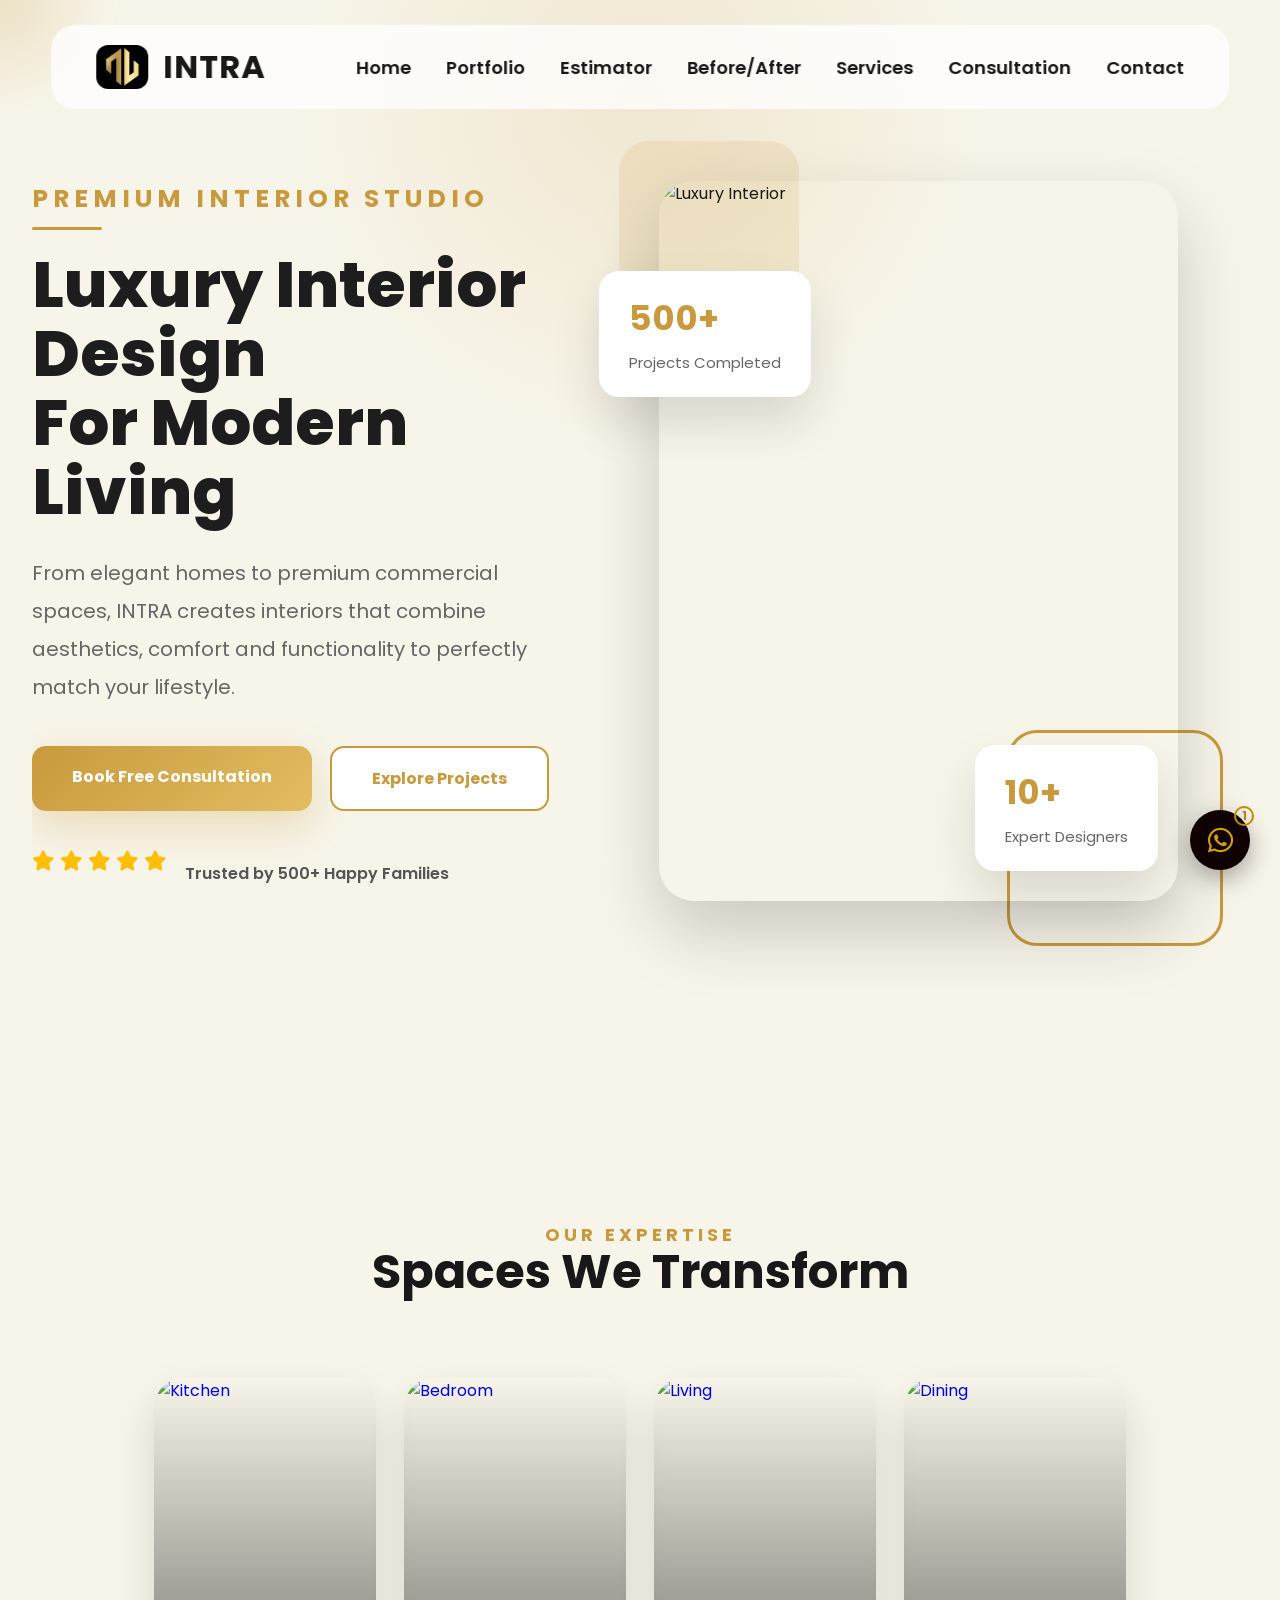
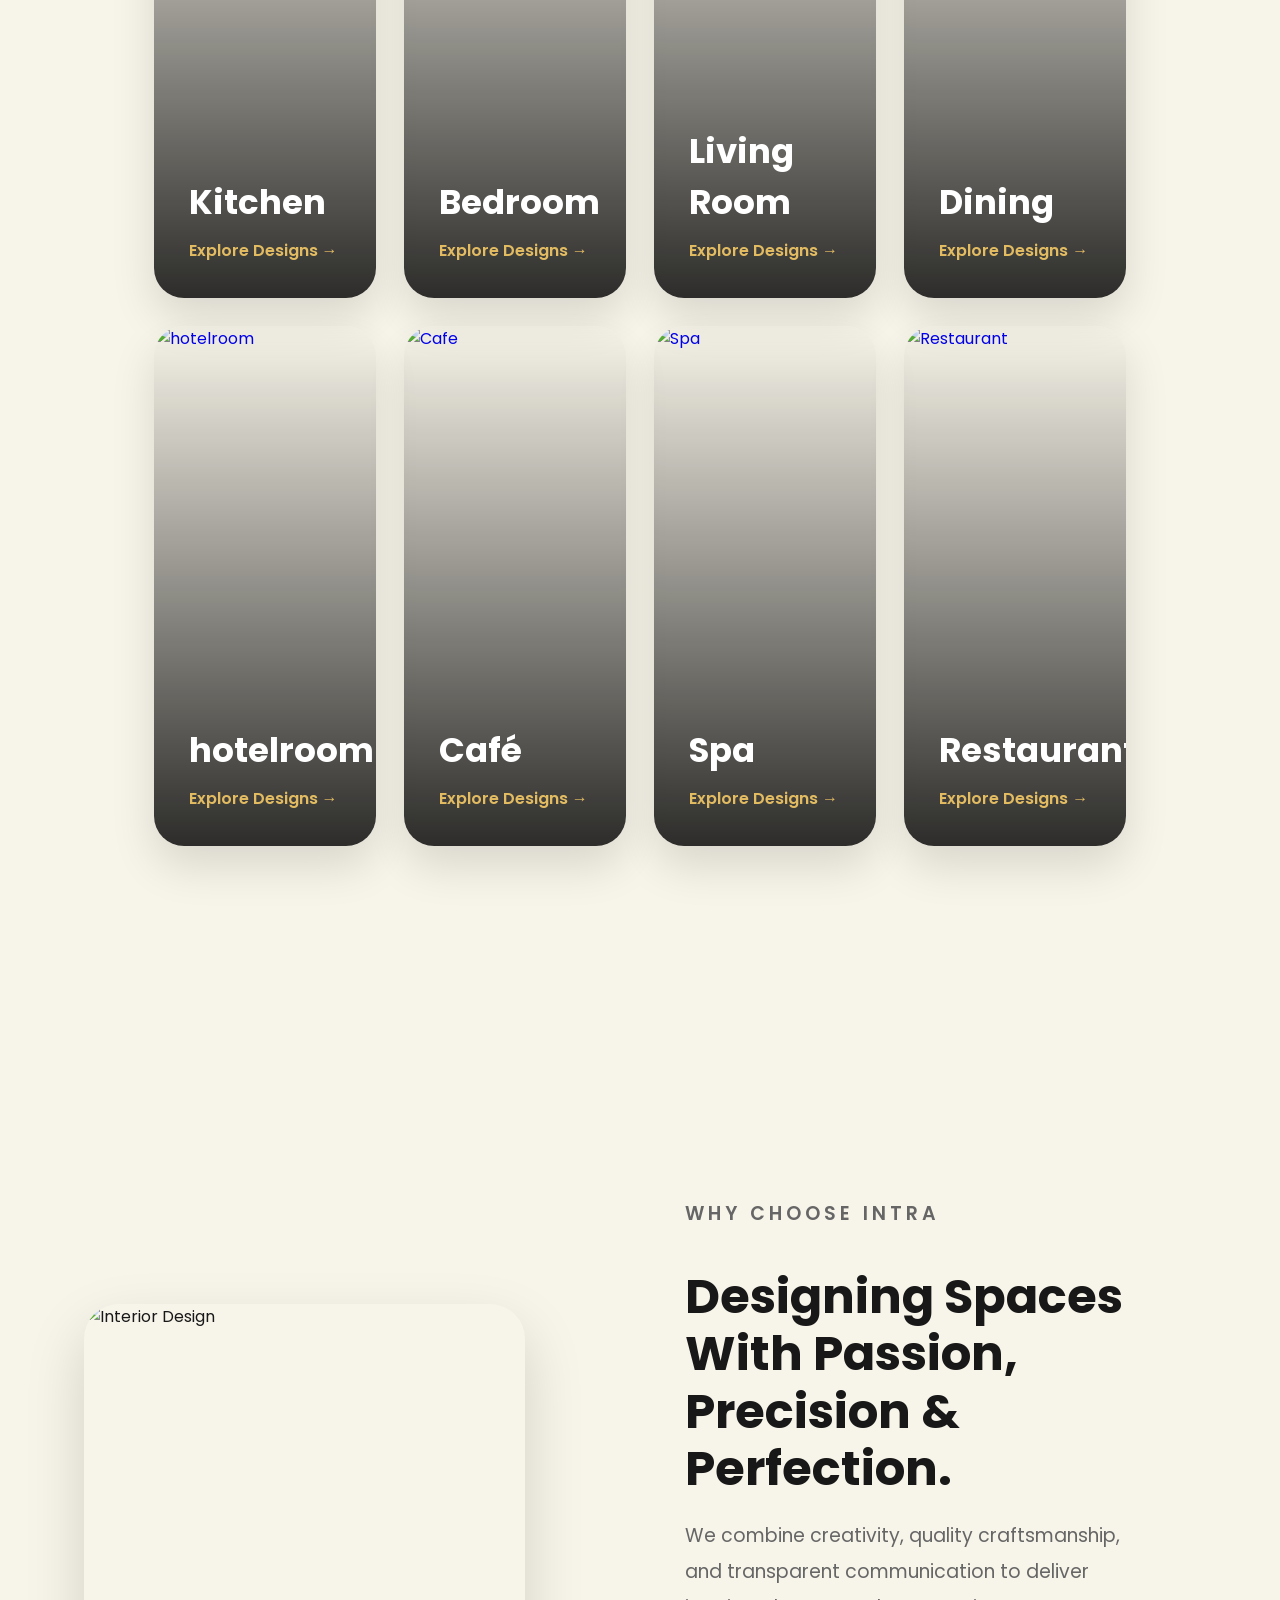
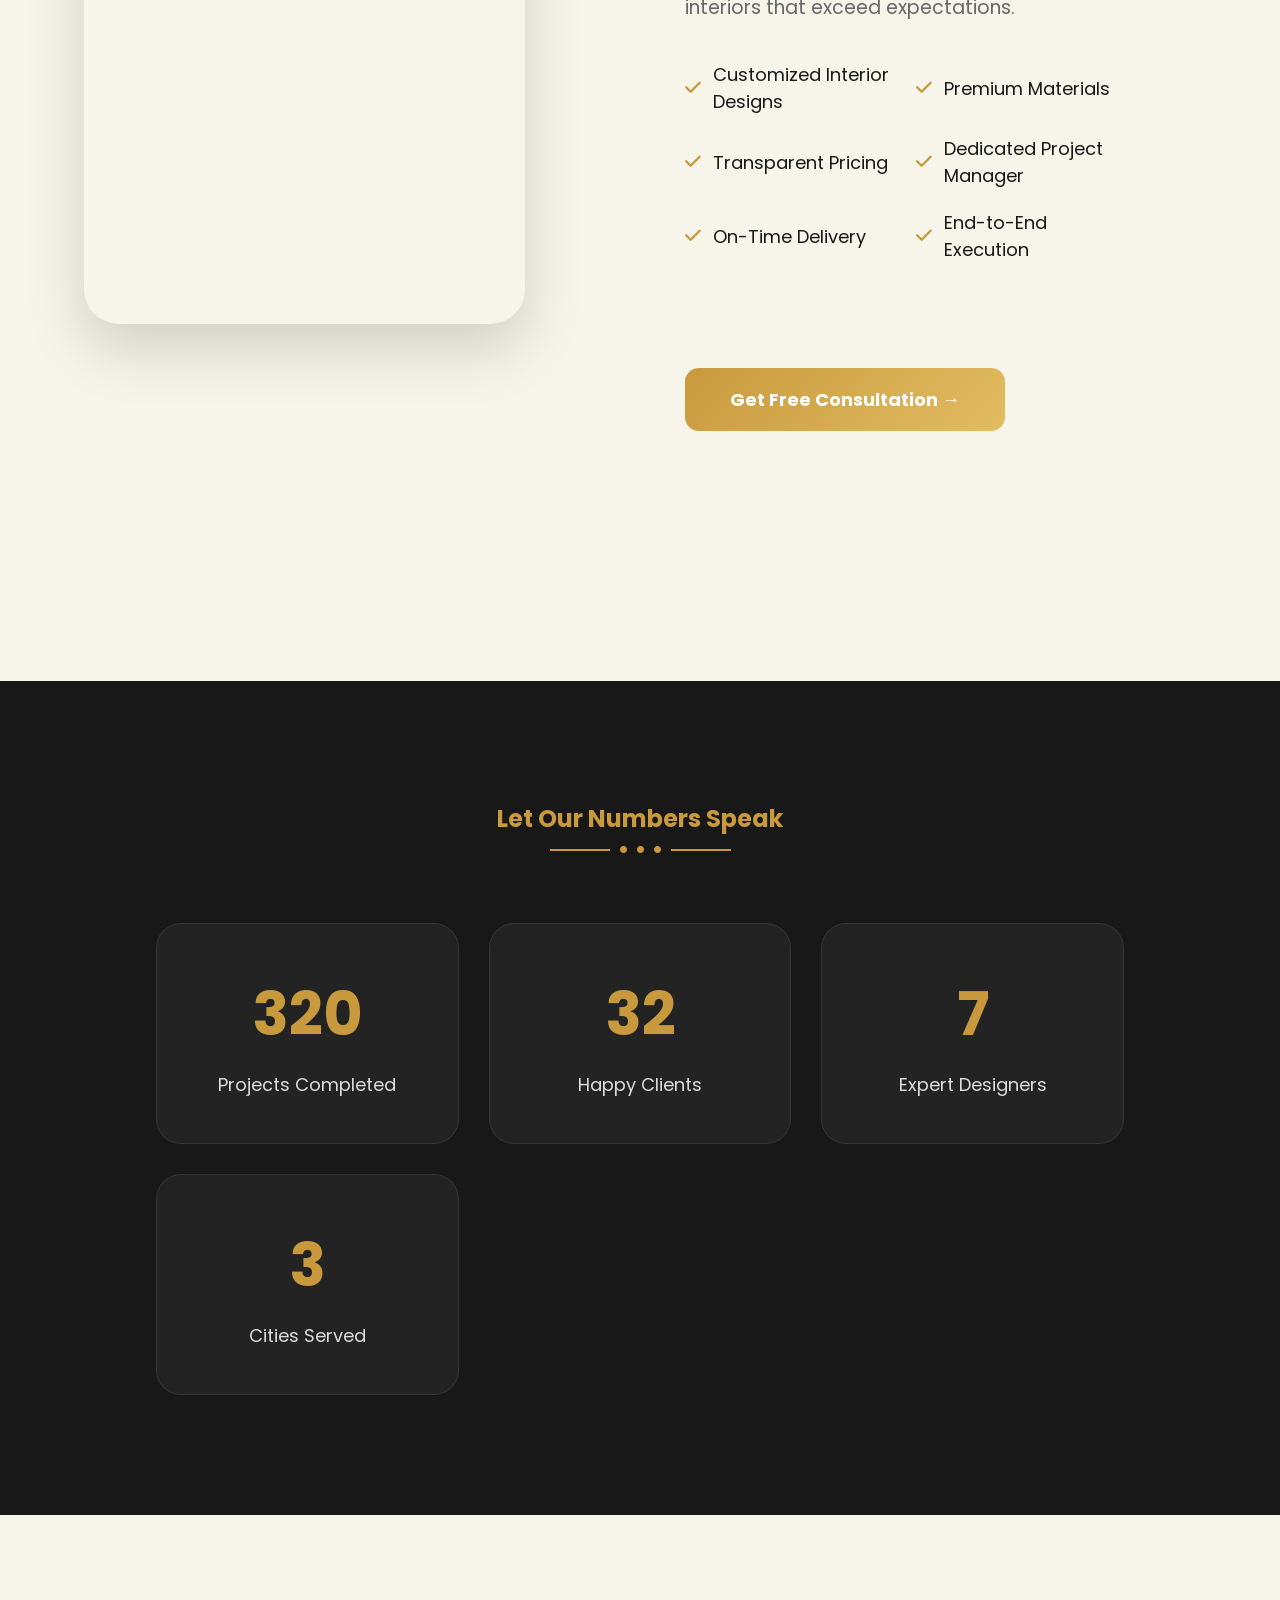
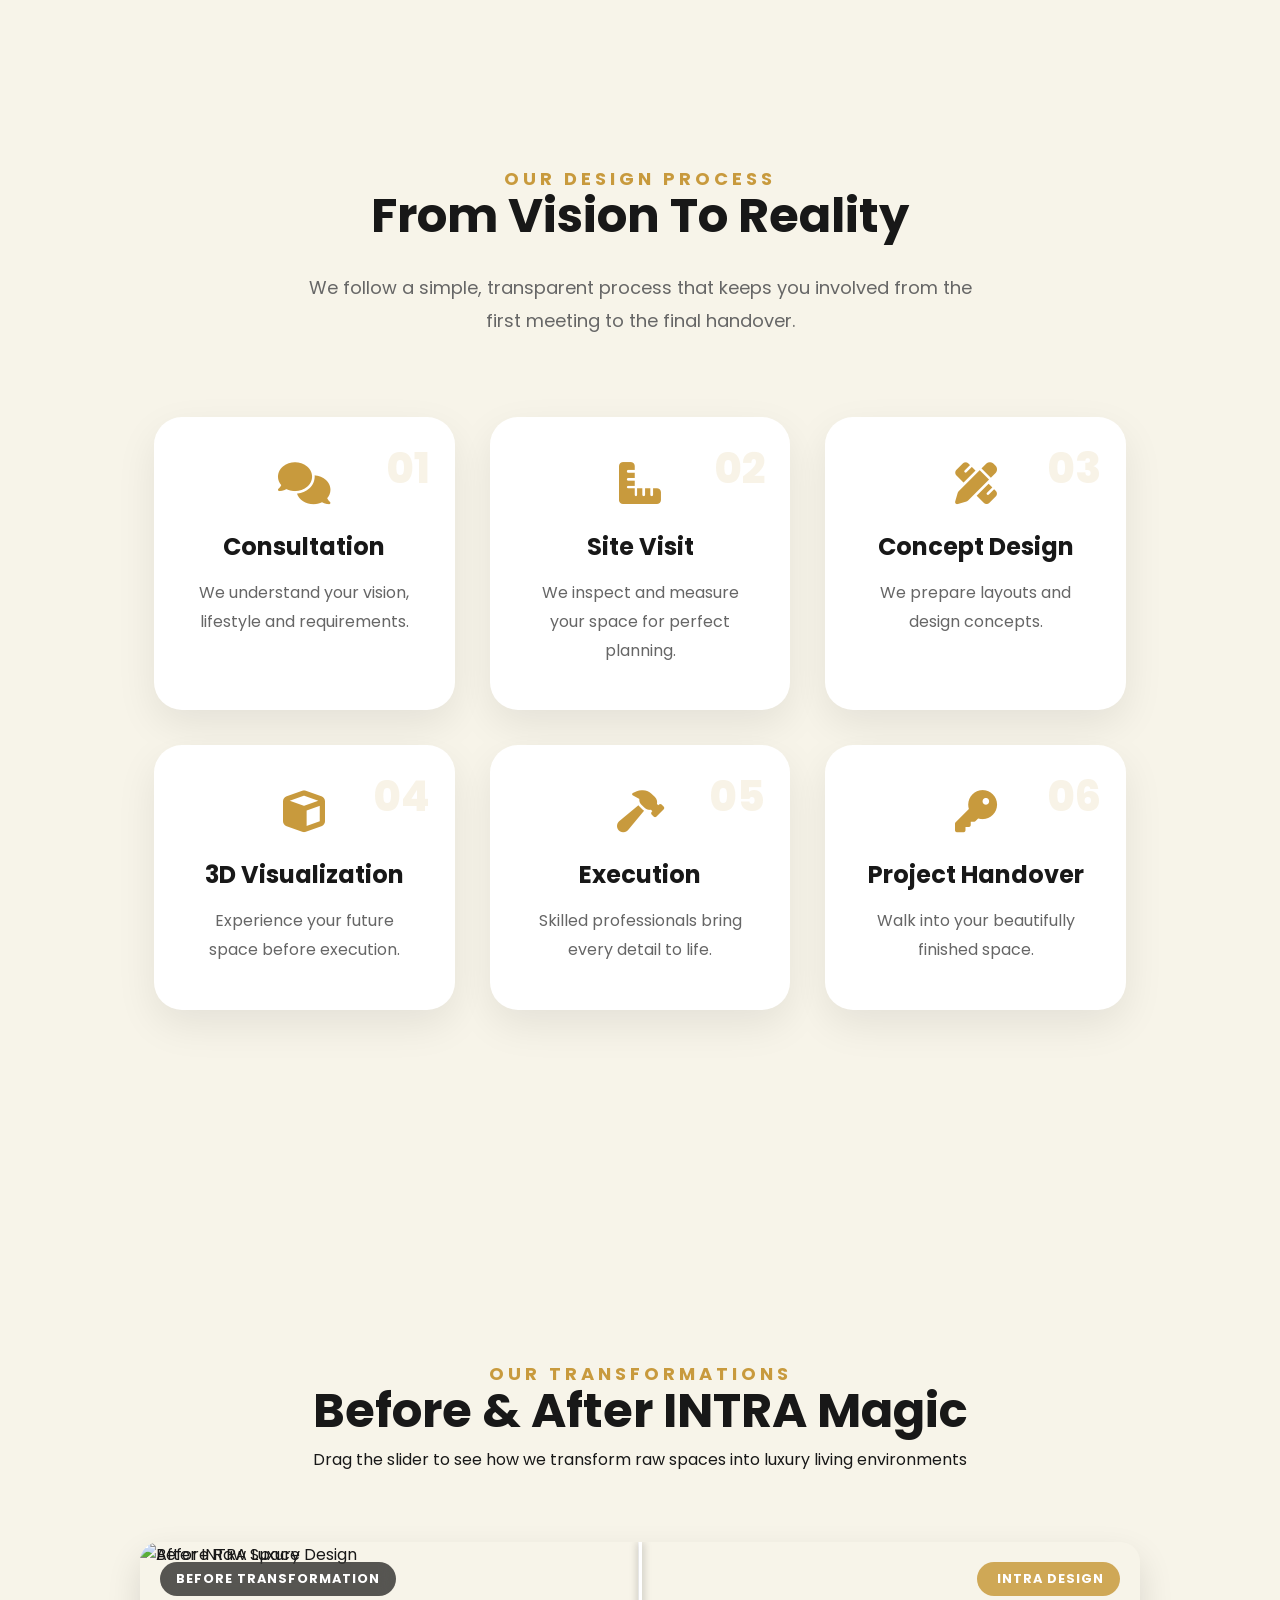
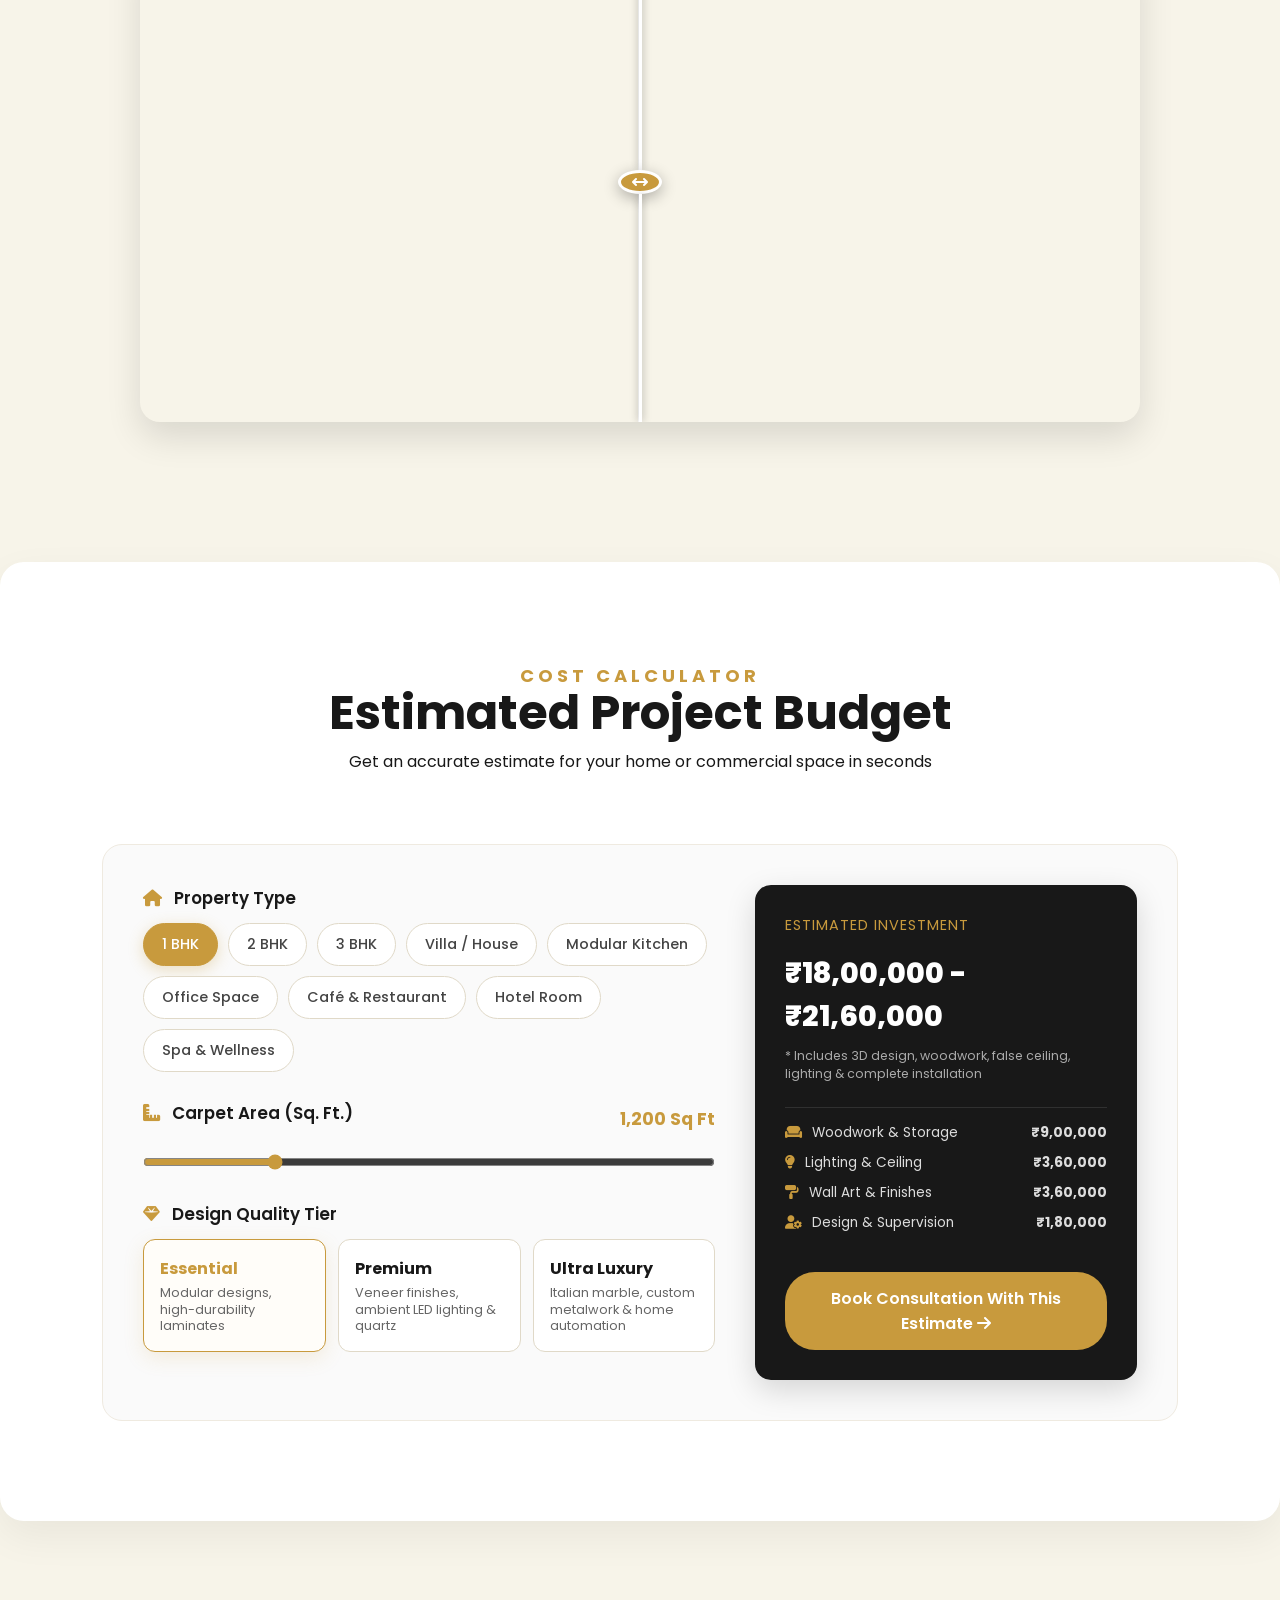
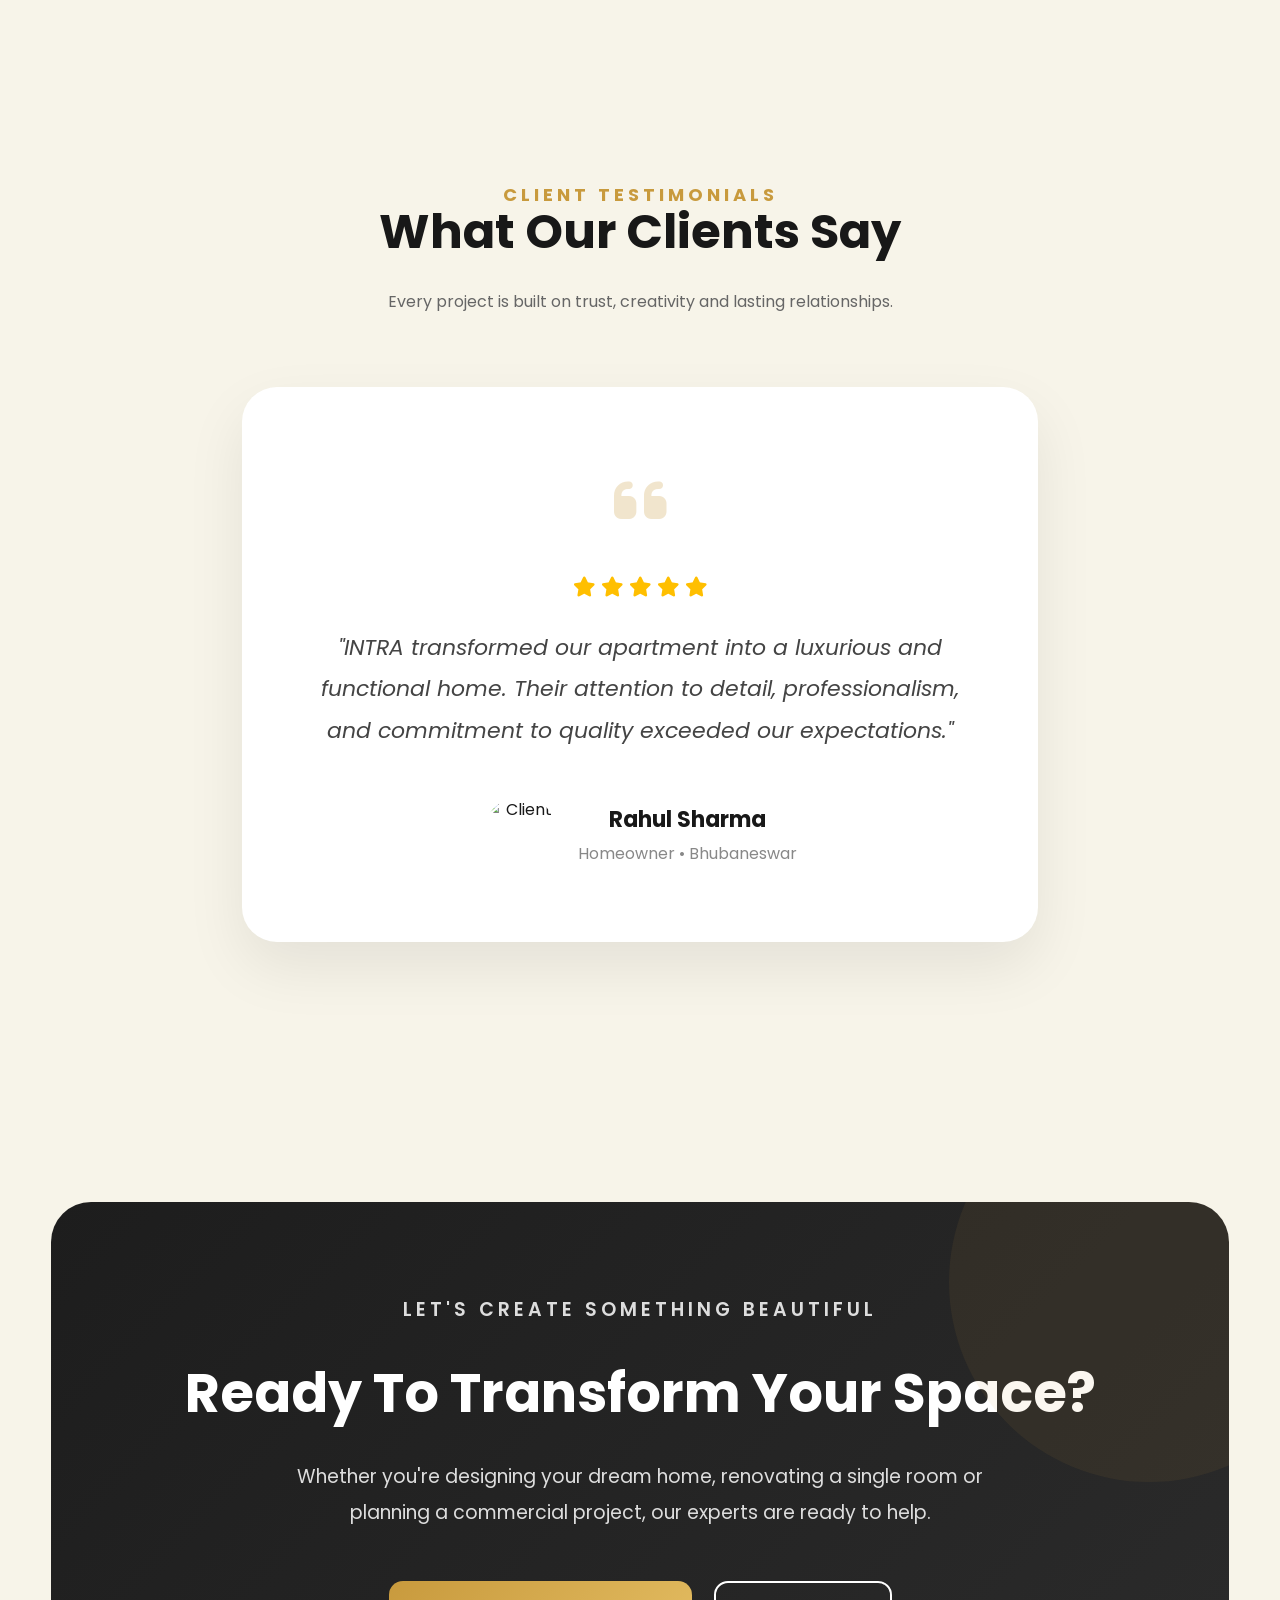
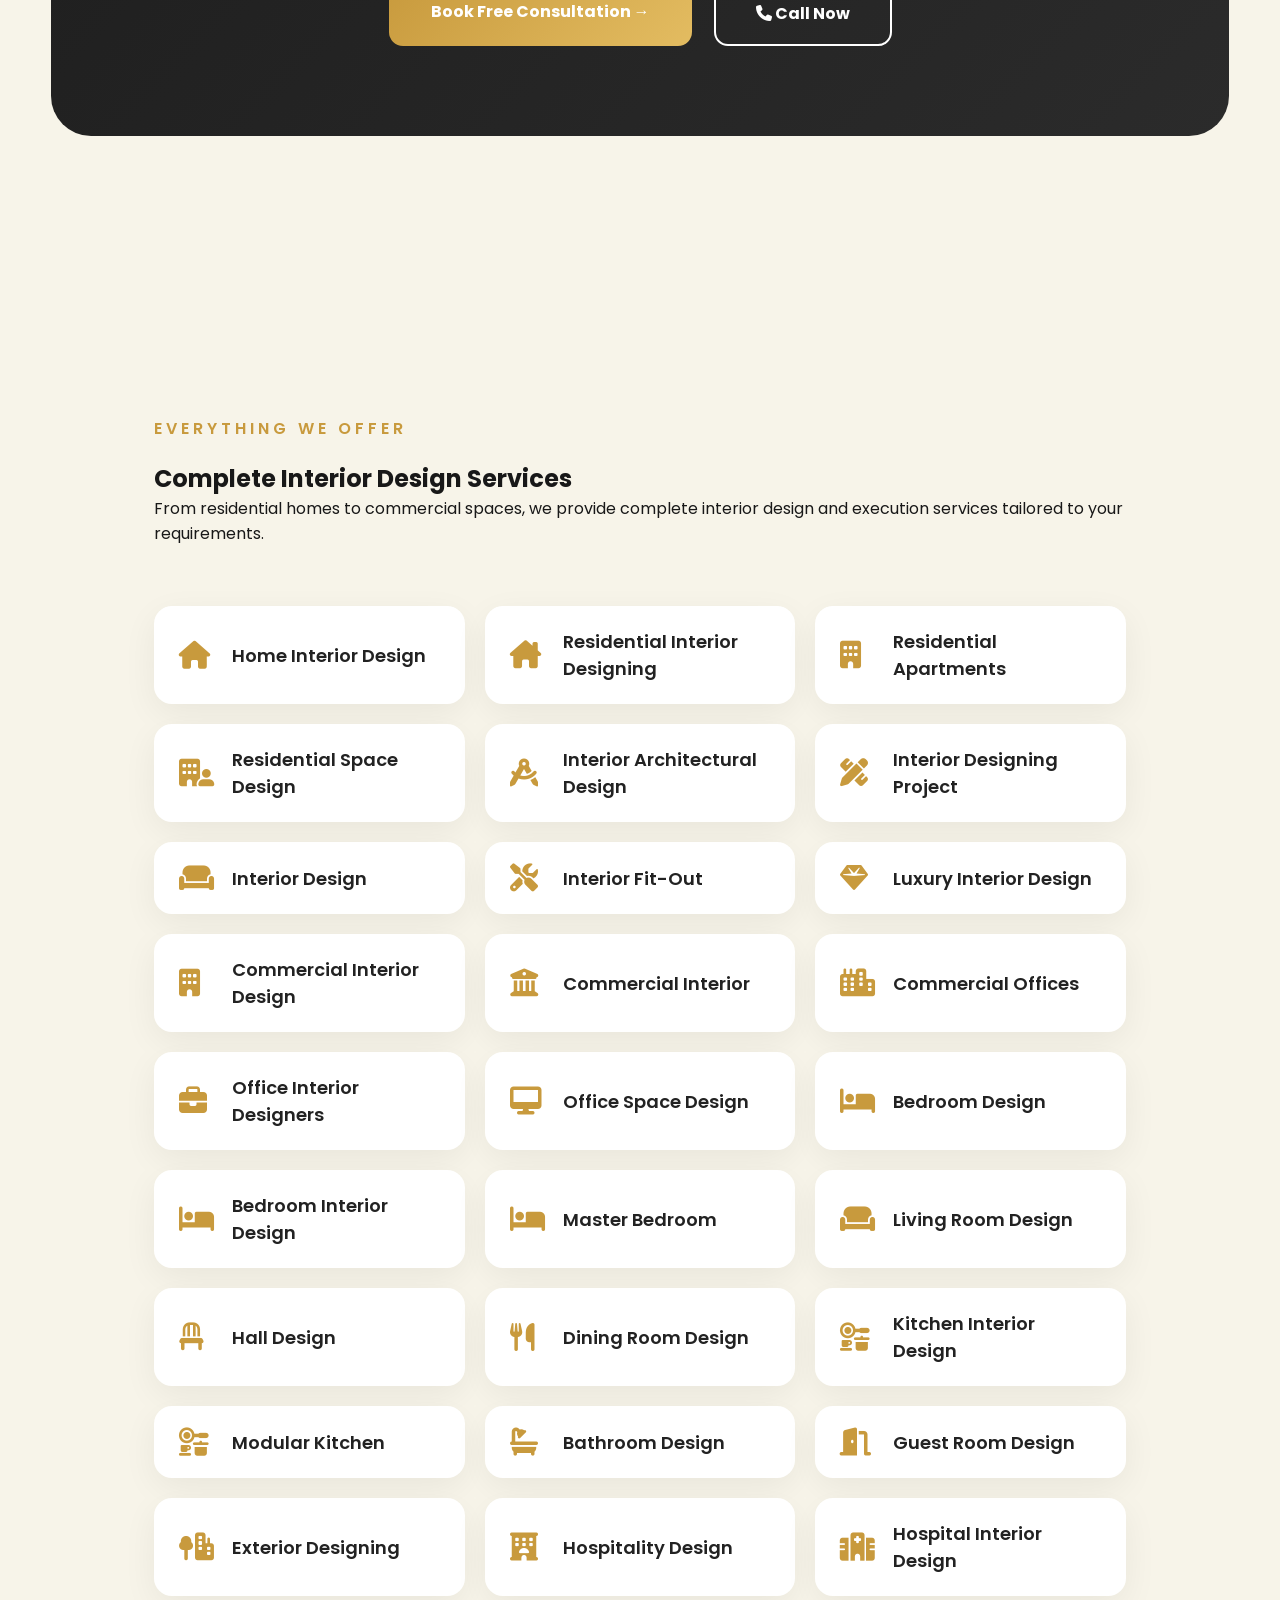
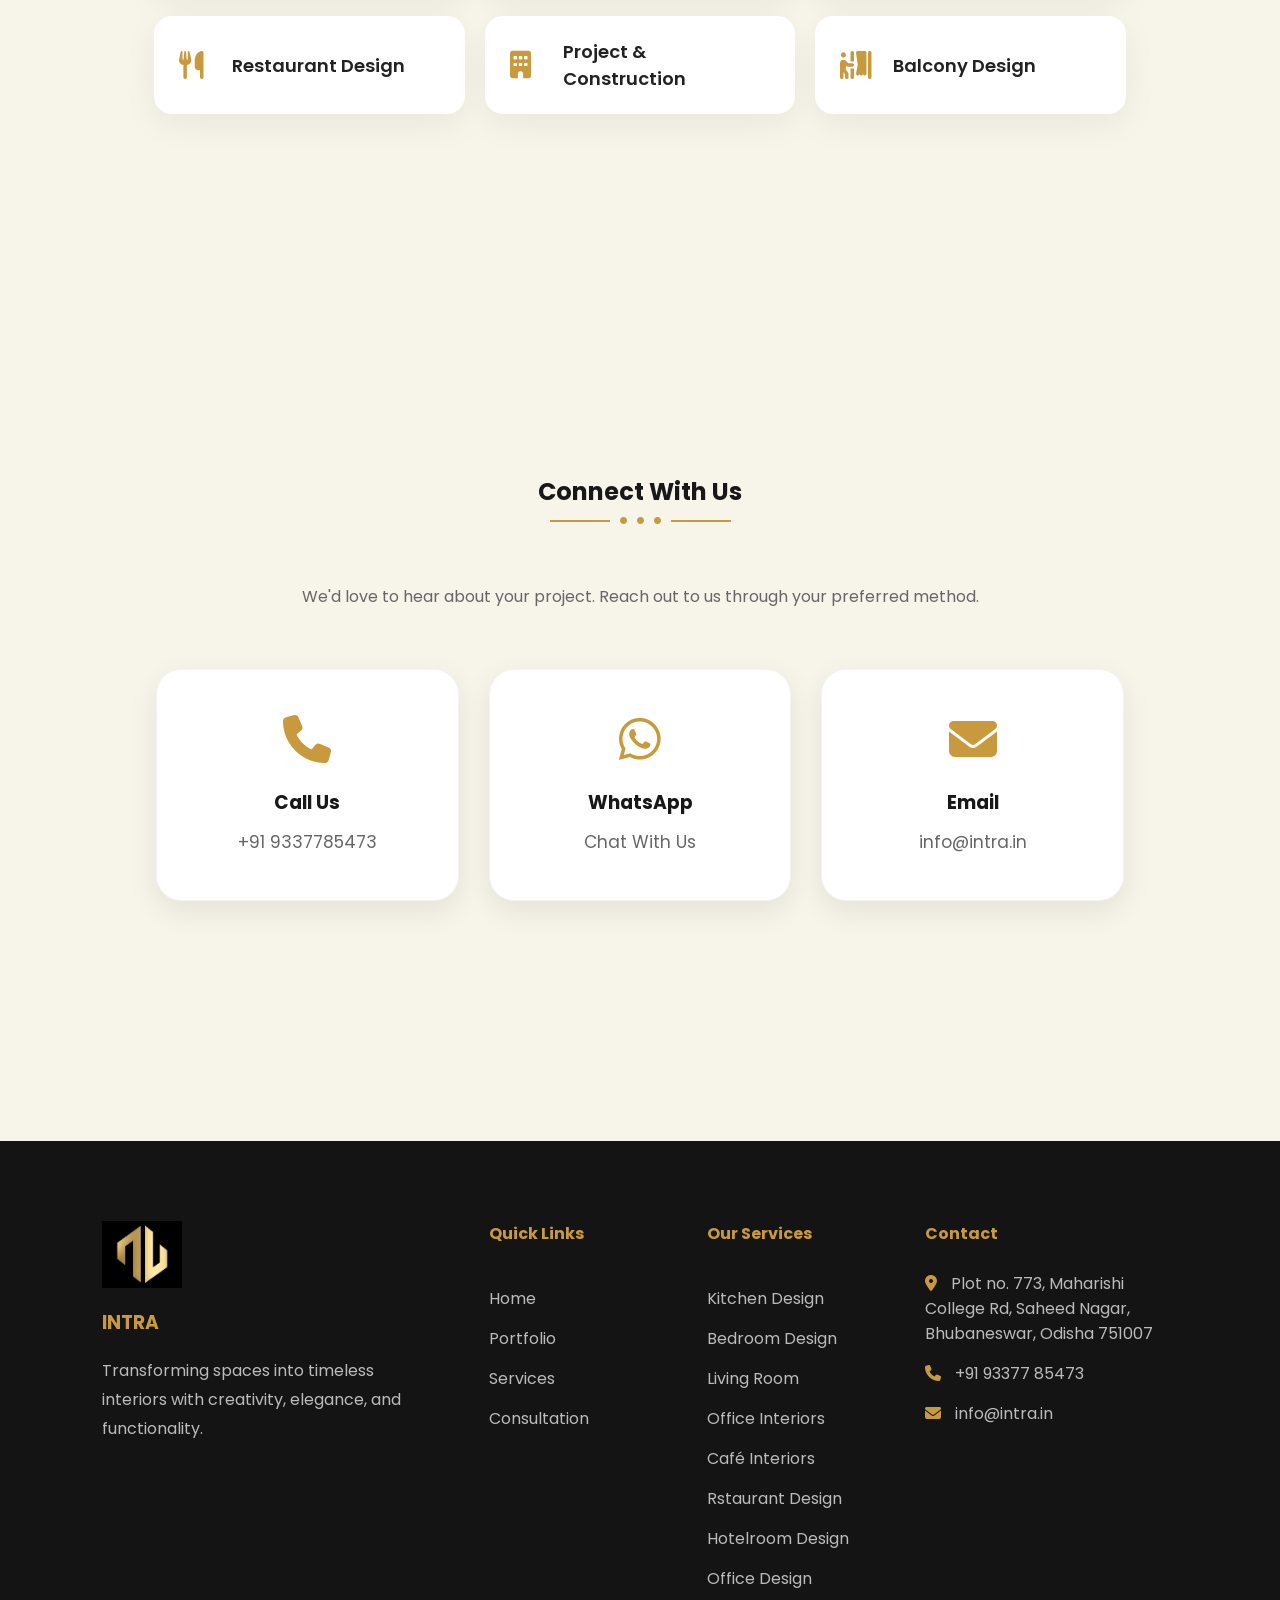
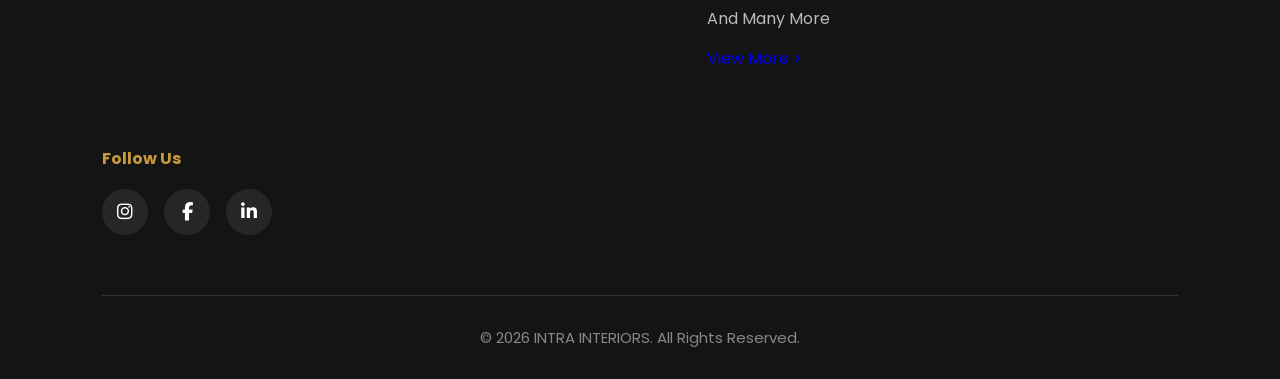
==== index.html @ 19fa1e8d "Add files via upload" ====
<!DOCTYPE html>
<html>

<head>

    <title>INTRA</title>

    <meta charset="UTF-8">

    <meta name="viewport" content="width=device-width, initial-scale=1.0">

    <title>
        INTRA Interiors | Premium Interior Design Company in Bhubaneswar
    </title>

    <meta name="description"
        content="INTRA Interiors creates premium residential and commercial interiors including kitchens, bedrooms, living rooms, offices, cafés, restaurants, hotels and spa interiors.">

    <meta name="keywords"
        content="Interior Designer Bhubaneswar, Modular Kitchen, Bedroom Interior, Office Interior, Restaurant Interior, Cafe Interior, Hotel Interior, Odisha Interior Designer">

    <meta name="author" content="INTRA Interiors">

    <meta name="robots" content="index, follow">

    <meta name="theme-color" content="#c89a3d">
    <meta property="og:title" content="INTRA Interiors">

    <meta property="og:description" content="Premium Residential & Commercial Interior Design Company">

    <meta property="og:image" content="og-image.jpg">

    <meta property="og:type" content="website">
    <link rel="icon" type="image/png" href="favicon.png">
    <link rel="apple-touch-icon" href="logo.png">

    <!-- LocalBusiness & InteriorDesigner Schema.org Structured Data -->
    <script type="application/ld+json">
{
  "@context": "https://schema.org",
  "@type": "InteriorDesigner",
  "name": "INTRA Interiors",
  "image": "logo.png",
  "@id": "https://intra.in",
  "url": "https://intra.in",
  "telephone": "+919337785473",
  "priceRange": "₹₹ - ₹₹₹",
  "address": {
    "@type": "PostalAddress",
    "streetAddress": "Plot no. 773, Maharishi College Rd, Saheed Nagar",
    "addressLocality": "Bhubaneswar",
    "addressRegion": "Odisha",
    "postalCode": "751007",
    "addressCountry": "IN"
  },
  "geo": {
    "@type": "GeoCoordinates",
    "latitude": 20.2961,
    "longitude": 85.8245
  },
  "openingHoursSpecification": {
    "@type": "OpeningHoursSpecification",
    "dayOfWeek": [
      "Monday",
      "Tuesday",
      "Wednesday",
      "Thursday",
      "Friday",
      "Saturday"
    ],
    "opens": "09:30",
    "closes": "19:30"
  },
  "aggregateRating": {
    "@type": "AggregateRating",
    "ratingValue": "4.9",
    "reviewCount": "500"
  },
  "sameAs": [
    "https://www.instagram.com/intra_interior",
    "https://www.facebook.com/share/1856BsPPYG/",
    "https://in.linkedin.com/company/intra_interior"
  ]
}
</script>

    <link rel="stylesheet" href="style.css">

    <link rel="stylesheet" href="https://cdnjs.cloudflare.com/ajax/libs/font-awesome/6.5.2/css/all.min.css">

    <link rel="stylesheet" href="https://unpkg.com/aos@2.3.4/dist/aos.css">

</head>

<body>
    <div class="cursor-glow"></div>
    <div id="loader">

        <img src="logo.png" alt="INTRA Logo">

        <h1>INTRA</h1>

        <p>Designing Spaces, Creating Memories</p>

    </div>
    <nav>
        <div class="menu-overlay"></div>
        <div class="logo">

            <img src="logo.png" alt="INTRA Logo">

            <span>INTRA</span>

        </div>

        <div class="nav-links">

            <a href="#">Home</a>
            <a href="#services">Portfolio</a>
            <a href="#estimator">Estimator</a>
            <a href="#transformation">Before/After</a>
            <a href="#all-services">Services</a>
            <a href="consultation.html">Consultation</a>
            <a href="#contact">Contact</a>

        </div>
        <div class="menu-toggle">

            <span></span>
            <span></span>
            <span></span>

        </div>

    </nav>
    <section class="hero" id="home">

        <div class="hero-content">

            <p class="hero-tag">
                PREMIUM INTERIOR STUDIO
            </p>

            <h1>
                Luxury Interior Design
                <br>
                For Modern Living
            </h1>

            <p class="hero-description">
                From elegant homes to premium commercial spaces,
                INTRA creates interiors that combine aesthetics,
                comfort and functionality to perfectly match your lifestyle.
            </p>

            <div class="hero-buttons">

                <a href="consultation.html" class="hero-btn">
                    Book Free Consultation
                </a>

                <a href="#services" class="hero-btn-secondary">
                    Explore Projects
                </a>

            </div>

            <div class="hero-trust">

                <div class="stars">

                    <i class="fa-solid fa-star"></i>
                    <i class="fa-solid fa-star"></i>
                    <i class="fa-solid fa-star"></i>
                    <i class="fa-solid fa-star"></i>
                    <i class="fa-solid fa-star"></i>

                </div>

                <p>Trusted by 500+ Happy Families</p>

            </div>

        </div>



        <div class="hero-image">

            <img src="living/living1.jpeg" alt="Luxury Interior">

            <div class="floating-card card-one">

                <h2>500+</h2>

                <span>Projects Completed</span>

            </div>

            <div class="floating-card card-two">

                <h2>10+</h2>

                <span>Expert Designers</span>

            </div>

        </div>

    </section>

    <section class="featured-categories reveal">

        <div class="section-title" id="services">

            <p>OUR EXPERTISE</p>

            <h2>Spaces We Transform</h2>

        </div>

        <div class="category-grid">

            <a href="kitchen.html" class="category-card">

                <img src="kitchen/kitchen1.jpeg" alt="Kitchen">

                <div class="category-overlay">

                    <h3>Kitchen</h3>

                    <span>Explore Designs →</span>

                </div>

            </a>

            <a href="bedroom.html" class="category-card">

                <img src="bedroom/bedroom1.jpeg" alt="Bedroom">

                <div class="category-overlay">

                    <h3>Bedroom</h3>

                    <span>Explore Designs →</span>

                </div>

            </a>

            <a href="living.html" class="category-card">

                <img src="living/living1.jpeg" alt="Living">

                <div class="category-overlay">

                    <h3>Living Room</h3>

                    <span>Explore Designs →</span>

                </div>

            </a>

            <a href="dining.html" class="category-card">

                <img src="dining/dining1.jpeg" alt="Dining">

                <div class="category-overlay">

                    <h3>Dining</h3>

                    <span>Explore Designs →</span>

                </div>

            </a>

            <a href="hotelroom.html" class="category-card">

                <img src="hotelroom/hotelroom1.jpeg" alt="hotelroom">

                <div class="category-overlay">

                    <h3>hotelroom</h3>

                    <span>Explore Designs →</span>

                </div>

            </a>

            <a href="cafe.html" class="category-card">

                <img src="cafe.jpeg" alt="Cafe">

                <div class="category-overlay">

                    <h3>Café</h3>

                    <span>Explore Designs →</span>

                </div>

            </a>

            <a href="spa.html" class="category-card">

                <img src="spa.jpeg" alt="Spa">

                <div class="category-overlay">

                    <h3>Spa</h3>

                    <span>Explore Designs →</span>

                </div>

            </a>

            <a href="restaurant.html" class="category-card">

                <img src="restaurant.jpeg" alt="Restaurant">

                <div class="category-overlay">

                    <h3>Restaurant</h3>

                    <span>Explore Designs →</span>

                </div>

            </a>

        </div>

    </section>

    <section class="why-us reveal" id="portfolio">

        <div class="why-image">

            <img src="living/living2.jpeg" alt="Interior Design">

        </div>

        <div class="why-content">

            <p class="small-title">
                WHY CHOOSE INTRA
            </p>

            <h2>
                Designing Spaces With Passion,
                Precision & Perfection.
            </h2>

            <p>

                We combine creativity, quality craftsmanship,
                and transparent communication to deliver interiors
                that exceed expectations.

            </p>

            <div class="why-list">

                <div><i class="fa-solid fa-check"></i> Customized Interior Designs</div>

                <div><i class="fa-solid fa-check"></i> Premium Materials</div>

                <div><i class="fa-solid fa-check"></i> Transparent Pricing</div>

                <div><i class="fa-solid fa-check"></i> Dedicated Project Manager</div>

                <div><i class="fa-solid fa-check"></i> On-Time Delivery</div>

                <div><i class="fa-solid fa-check"></i> End-to-End Execution</div>

            </div>

            <a href="consultation.html" class="design-btn">
                Get Free Consultation →
            </a>

        </div>

    </section>
    <section class="numbers reveal" reveal>

        <div class="container">

            <h2>Let Our Numbers Speak</h2>

            <div class="title-decoration">
                <span></span>
                <i class="fa-solid fa-circle"></i>
                <i class="fa-solid fa-circle"></i>
                <i class="fa-solid fa-circle"></i>
                <span></span>
            </div>

            <div class="stats-grid">

                <div class="stat-card">
                    <h3 class="counter" data-target="500">0</h3>
                    <p>Projects Completed</p>
                </div>

                <div class="stat-card">
                    <h3 class="counter" data-target="50">0</h3>
                    <p>Happy Clients</p>
                </div>

                <div class="stat-card">
                    <h3 class="counter" data-target="10">0</h3>
                    <p>Expert Designers</p>
                </div>

                <div class="stat-card">
                    <h3 class="counter" data-target="5">0</h3>
                    <p>Cities Served</p>
                </div>

            </div>

        </div>

    </section>
    <section class="process reveal" id="process">

        <div class="section-title">

            <p>OUR DESIGN PROCESS</p>

            <h2>From Vision To Reality</h2>

            <span>
                We follow a simple, transparent process that keeps you
                involved from the first meeting to the final handover.
            </span>

        </div>

        <div class="process-grid">

            <div class="process-card">

                <div class="process-number">01</div>

                <i class="fa-solid fa-comments"></i>

                <h3>Consultation</h3>

                <p>
                    We understand your vision,
                    lifestyle and requirements.
                </p>

            </div>

            <div class="process-card">

                <div class="process-number">02</div>

                <i class="fa-solid fa-ruler-combined"></i>

                <h3>Site Visit</h3>

                <p>
                    We inspect and measure your
                    space for perfect planning.
                </p>

            </div>

            <div class="process-card">

                <div class="process-number">03</div>

                <i class="fa-solid fa-pencil-ruler"></i>

                <h3>Concept Design</h3>

                <p>
                    We prepare layouts and
                    design concepts.
                </p>

            </div>

            <div class="process-card">

                <div class="process-number">04</div>

                <i class="fa-solid fa-cube"></i>

                <h3>3D Visualization</h3>

                <p>
                    Experience your future
                    space before execution.
                </p>

            </div>

            <div class="process-card">

                <div class="process-number">05</div>

                <i class="fa-solid fa-hammer"></i>

                <h3>Execution</h3>

                <p>
                    Skilled professionals bring
                    every detail to life.
                </p>

            </div>

            <div class="process-card">

                <div class="process-number">06</div>

                <i class="fa-solid fa-key"></i>

                <h3>Project Handover</h3>

                <p>
                    Walk into your beautifully
                    finished space.
                </p>

            </div>

        </div>

    </section>

    <!-- ==========================================
   INTERACTIVE BEFORE & AFTER SLIDER
========================================== -->
    <section class="transformation-section reveal" id="transformation">
        <div class="section-title">
            <p>OUR TRANSFORMATIONS</p>
            <h2>Before & After INTRA Magic</h2>
            <span>Drag the slider to see how we transform raw spaces into luxury living environments</span>
        </div>

        <div class="before-after-container">
            <div class="ba-slider" id="baSlider">
                <div class="ba-image ba-after">
                    <img src="living/living1.jpeg" alt="After INTRA Luxury Design">
                    <span class="ba-badge after-badge"><i class="fa-solid fa-sparkles"></i> INTRA DESIGN</span>
                </div>
                <div class="ba-image ba-before" id="baBefore">
                    <img src="living/living2.jpeg" alt="Before Raw Space">
                    <span class="ba-badge before-badge">BEFORE TRANSFORMATION</span>
                </div>
                <div class="ba-handle" id="baHandle">
                    <div class="ba-line"></div>
                    <div class="ba-circle">
                        <i class="fa-solid fa-arrows-left-right"></i>
                    </div>
                    <div class="ba-line"></div>
                </div>
            </div>
        </div>
    </section>

    <!-- ==========================================
   INTERACTIVE COST ESTIMATOR
========================================== -->
    <section class="estimator-section reveal" id="estimator">
        <div class="section-title">
            <p>COST CALCULATOR</p>
            <h2>Estimated Project Budget</h2>
            <span>Get an accurate estimate for your home or commercial space in seconds</span>
        </div>

        <div class="estimator-card">
            <div class="estimator-grid">
                <div class="estimator-group">
                    <label><i class="fa-solid fa-house"></i> Property Type</label>
                    <div class="type-options" id="calcPropertyType">
                        <button type="button" class="type-btn active" data-type="1bhk" data-rate="1400">1 BHK</button>
                        <button type="button" class="type-btn" data-type="2bhk" data-rate="1500">2 BHK</button>
                        <button type="button" class="type-btn" data-type="3bhk" data-rate="1650">3 BHK</button>
                        <button type="button" class="type-btn" data-type="villa" data-rate="1900">Villa / House</button>
                        <button type="button" class="type-btn" data-type="kitchen" data-rate="1200">Modular
                            Kitchen</button>
                        <button type="button" class="type-btn" data-type="office" data-rate="1750">Office Space</button>
                        <button type="button" class="type-btn" data-type="caferestaurant" data-rate="1850">Café &
                            Restaurant</button>
                        <button type="button" class="type-btn" data-type="hotelroom" data-rate="2100">Hotel
                            Room</button>
                        <button type="button" class="type-btn" data-type="spa" data-rate="2250">Spa & Wellness</button>
                    </div>
                </div>

                <div class="estimator-group">
                    <div class="slider-header">
                        <label><i class="fa-solid fa-ruler-combined"></i> Carpet Area (Sq. Ft.)</label>
                        <span class="slider-value" id="areaVal">1,200 Sq Ft</span>
                    </div>
                    <input type="range" id="areaSlider" min="400" max="4000" step="50" value="1200"
                        class="custom-range">
                </div>

                <div class="estimator-group">
                    <label><i class="fa-solid fa-gem"></i> Design Quality Tier</label>
                    <div class="tier-options" id="calcTier">
                        <div class="tier-card active" data-multiplier="1.0" data-tier="Essential">
                            <div class="tier-name">Essential</div>
                            <div class="tier-desc">Modular designs, high-durability laminates</div>
                        </div>
                        <div class="tier-card" data-multiplier="1.35" data-tier="Premium">
                            <div class="tier-name">Premium </div>
                            <div class="tier-desc">Veneer finishes, ambient LED lighting & quartz</div>
                        </div>
                        <div class="tier-card" data-multiplier="1.75" data-tier="Ultra Luxury">
                            <div class="tier-name">Ultra Luxury</div>
                            <div class="tier-desc">Italian marble, custom metalwork & home automation</div>
                        </div>
                    </div>
                </div>
            </div>

            <div class="estimator-summary">
                <div class="summary-box">
                    <p class="summary-title">Estimated Investment</p>
                    <div class="price-display" id="totalEstimate">₹18,00,000 - ₹21,60,000</div>
                    <p class="summary-note">* Includes 3D design, woodwork, false ceiling, lighting & complete
                        installation</p>

                    <div class="breakdown-list">
                        <div class="breakdown-item">
                            <span><i class="fa-solid fa-couch"></i> Woodwork & Storage</span>
                            <strong id="bWoodwork">₹9,00,000</strong>
                        </div>
                        <div class="breakdown-item">
                            <span><i class="fa-solid fa-lightbulb"></i> Lighting & Ceiling</span>
                            <strong id="bLighting">₹3,60,000</strong>
                        </div>
                        <div class="breakdown-item">
                            <span><i class="fa-solid fa-paint-roller"></i> Wall Art & Finishes</span>
                            <strong id="bDecor">₹3,60,000</strong>
                        </div>
                        <div class="breakdown-item">
                            <span><i class="fa-solid fa-user-gear"></i> Design & Supervision</span>
                            <strong id="bFee">₹1,80,000</strong>
                        </div>
                    </div>

                    <a href="consultation.html" id="bookWithEstimateBtn" class="estimate-btn">
                        Book Consultation With This Estimate <i class="fa-solid fa-arrow-right"></i>
                    </a>
                </div>
            </div>
        </div>
    </section>

    <section class="testimonials reveal">

        <div class="section-title">

            <p>CLIENT TESTIMONIALS</p>

            <h2>What Our Clients Say</h2>

            <span>

                Every project is built on trust,
                creativity and lasting relationships.

            </span>

        </div>

        <div class="testimonial-card">

            <div class="quote-icon">

                <i class="fa-solid fa-quote-left"></i>

            </div>

            <div class="stars">

                <i class="fa-solid fa-star"></i>
                <i class="fa-solid fa-star"></i>
                <i class="fa-solid fa-star"></i>
                <i class="fa-solid fa-star"></i>
                <i class="fa-solid fa-star"></i>

            </div>

            <p class="testimonial-text">

                "INTRA transformed our apartment into
                a luxurious and functional home.
                Their attention to detail, professionalism,
                and commitment to quality exceeded
                our expectations."

            </p>

            <div class="client">

                <img src="client1.jpg" alt="Client">

                <div>

                    <h3>Rahul Sharma</h3>

                    <span>Homeowner • Bhubaneswar</span>

                </div>

            </div>

        </div>

    </section>
    <section class="cta reveal">

        <div class="cta-content">

            <p class="small-title">
                LET'S CREATE SOMETHING BEAUTIFUL
            </p>

            <h2>
                Ready To Transform
                Your Space?
            </h2>

            <p>

                Whether you're designing your dream home,
                renovating a single room or planning a commercial
                project, our experts are ready to help.

            </p>

            <div class="cta-buttons">

                <a href="consultation.html" class="cta-btn">

                    Book Free Consultation →

                </a>

                <a href="tel:+919337785473" class="cta-phone">

                    <i class="fa-solid fa-phone"></i>

                    Call Now

                </a>

            </div>

        </div>

    </section>
    <section class="all-services reveal" id="all-services">

        <div class="section-heading">

            <p class="small-title">EVERYTHING WE OFFER</p>

            <h2>Complete Interior Design Services</h2>

            <p>
                From residential homes to commercial spaces, we provide
                complete interior design and execution services tailored
                to your requirements.
            </p>

        </div>

        <div class="services-list">

            <div class="service-item">
                <i class="fa-solid fa-house"></i>
                <span>Home Interior Design</span>
            </div>

            <div class="service-item">
                <i class="fa-solid fa-house-chimney"></i>
                <span>Residential Interior Designing</span>
            </div>

            <div class="service-item">
                <i class="fa-solid fa-building"></i>
                <span>Residential Apartments</span>
            </div>

            <div class="service-item">
                <i class="fa-solid fa-building-user"></i>
                <span>Residential Space Design</span>
            </div>

            <div class="service-item">
                <i class="fa-solid fa-compass-drafting"></i>
                <span>Interior Architectural Design</span>
            </div>

            <div class="service-item">
                <i class="fa-solid fa-pencil-ruler"></i>
                <span>Interior Designing Project</span>
            </div>

            <div class="service-item">
                <i class="fa-solid fa-couch"></i>
                <span>Interior Design</span>
            </div>

            <div class="service-item">
                <i class="fa-solid fa-screwdriver-wrench"></i>
                <span>Interior Fit-Out</span>
            </div>

            <div class="service-item">
                <i class="fa-solid fa-gem"></i>
                <span>Luxury Interior Design</span>
            </div>

            <div class="service-item">
                <i class="fa-solid fa-building"></i>
                <span>Commercial Interior Design</span>
            </div>

            <div class="service-item">
                <i class="fa-solid fa-building-columns"></i>
                <span>Commercial Interior</span>
            </div>

            <div class="service-item">
                <i class="fa-solid fa-city"></i>
                <span>Commercial Offices</span>
            </div>

            <div class="service-item">
                <i class="fa-solid fa-briefcase"></i>
                <span>Office Interior Designers</span>
            </div>

            <div class="service-item">
                <i class="fa-solid fa-desktop"></i>
                <span>Office Space Design</span>
            </div>

            <div class="service-item">
                <i class="fa-solid fa-bed"></i>
                <span>Bedroom Design</span>
            </div>

            <div class="service-item">
                <i class="fa-solid fa-bed"></i>
                <span>Bedroom Interior Design</span>
            </div>

            <div class="service-item">
                <i class="fa-solid fa-bed"></i>
                <span>Master Bedroom</span>
            </div>

            <div class="service-item">
                <i class="fa-solid fa-couch"></i>
                <span>Living Room Design</span>
            </div>

            <div class="service-item">
                <i class="fa-solid fa-chair"></i>
                <span>Hall Design</span>
            </div>

            <div class="service-item">
                <i class="fa-solid fa-utensils"></i>
                <span>Dining Room Design</span>
            </div>

            <div class="service-item">
                <i class="fa-solid fa-kitchen-set"></i>
                <span>Kitchen Interior Design</span>
            </div>

            <div class="service-item">
                <i class="fa-solid fa-kitchen-set"></i>
                <span>Modular Kitchen</span>
            </div>

            <div class="service-item">
                <i class="fa-solid fa-bath"></i>
                <span>Bathroom Design</span>
            </div>

            <div class="service-item">
                <i class="fa-solid fa-door-open"></i>
                <span>Guest Room Design</span>
            </div>

            <div class="service-item">
                <i class="fa-solid fa-tree-city"></i>
                <span>Exterior Designing</span>
            </div>

            <div class="service-item">
                <i class="fa-solid fa-hotel"></i>
                <span>Hospitality Design</span>
            </div>

            <div class="service-item">
                <i class="fa-solid fa-hospital"></i>
                <span>Hospital Interior Design</span>
            </div>

            <div class="service-item">
                <i class="fa-solid fa-utensils"></i>
                <span>Restaurant Design</span>
            </div>

            <div class="service-item">
                <i class="fa-solid fa-building"></i>
                <span>Project & Construction</span>
            </div>

            <div class="service-item">
                <i class="fa-solid fa-person-booth"></i>
                <span>Balcony Design</span>
            </div>

        </div>

    </section>
    <section class="connect reveal" id="contact">

        <div class="container">

            <h2>Connect With Us</h2>

            <div class="title-decoration">
                <span></span>
                <i class="fa-solid fa-circle"></i>
                <i class="fa-solid fa-circle"></i>
                <i class="fa-solid fa-circle"></i>
                <span></span>
            </div>

            <p class="connect-text">
                We'd love to hear about your project. Reach out to us through your preferred method.
            </p>

            <div class="contact-grid">

                <a href="tel:+919337785473" class="contact-card">

                    <i class="fa-solid fa-phone"></i>

                    <h3>Call Us</h3>

                    <p>+91 9337785473</p>

                </a>

                <a href="https://wa.me/919337785473" class="contact-card">

                    <i class="fa-brands fa-whatsapp"></i>

                    <h3>WhatsApp</h3>

                    <p>Chat With Us</p>

                </a>

                <a href="mailto:info@intra.in" class="contact-card">

                    <i class="fa-solid fa-envelope"></i>

                    <h3>Email</h3>

                    <p>info@intra.in</p>

                </a>



            </div>

        </div>

    </section>
    <footer id="contact reveal">

        <div class="footer-container">

            <div class="footer-about">

                <img src="logo.png" class="footer-logo">

                <h3>INTRA</h3>

                <p>
                    Transforming spaces into timeless interiors with
                    creativity, elegance, and functionality.
                </p>

            </div>

            <div class="footer-links">

                <h4>Quick Links</h4>

                <a href="#home">Home</a>

                <a href="#services">Portfolio</a>

                <a href="#all-services">Services</a>

                <a href="consultation.html">Consultation</a>


            </div>

            <div class="footer-services">

                <h4>Our Services</h4>

                <p>Kitchen Design</p>

                <p>Bedroom Design</p>

                <p>Living Room</p>

                <p>Office Interiors</p>

                <p>Café Interiors</p>

                <p>Rstaurant Design</p>

                <p>Hotelroom Design</p>

                <p>Office Design</p>

                <p>And Many More </p>

                <a href="#all-services">View More ></a>

            </div>

            <div class="footer-contact">

                <h4>Contact</h4>

                <p><i class="fa-solid fa-location-dot"></i> Plot no. 773, Maharishi College Rd, Saheed Nagar,
                    Bhubaneswar, Odisha 751007</p>

                <p><i class="fa-solid fa-phone"></i> +91 93377 85473</p>

                <p><i class="fa-solid fa-envelope"></i> info@intra.in</p>

            </div>
            <div class="footer-social">

                <h4>Follow Us</h4>

                <a href="https://www.instagram.com/intra_interior?igsh=MTU4ZDZpdWZ3ejFsYg==" target="_blank"
                    aria-label="Instagram">
                    <i class="fa-brands fa-instagram"></i>
                </a>

                <a href="https://www.facebook.com/share/1856BsPPYG/" target="_blank" aria-label="Facebook">
                    <i class="fa-brands fa-facebook-f"></i>
                </a>

                <a href="https://in.linkedin.com/company/intra_interior" target="_blank" aria-label="LinkedIn">
                    <i class="fa-brands fa-linkedin-in"></i>
                </a>

            </div>
        </div>

        <hr>

        <div class="copyright">

            © 2026 INTRA INTERIORS.
            All Rights Reserved.

        </div>

    </footer>
    <!-- LIGHTBOX GALLERY MODAL -->
    <div class="lightbox-modal" id="lightboxModal">
        <span class="lightbox-close" id="lightboxClose">&times;</span>
        <button class="lightbox-prev" id="lightboxPrev" aria-label="Previous Image"><i
                class="fa-solid fa-chevron-left"></i></button>
        <button class="lightbox-next" id="lightboxNext" aria-label="Next Image"><i
                class="fa-solid fa-chevron-right"></i></button>
        <div class="lightbox-content">
            <img src="" id="lightboxImg" alt="Enlarged View">
            <div class="lightbox-caption" id="lightboxCaption"></div>
        </div>
    </div>

    <!-- FLOATING WHATSAPP INTERACTIVE WIDGET -->
    <div class="whatsapp-widget-wrapper" id="whatsappWidget">
        <div class="whatsapp-popup" id="whatsappPopup">
            <div class="wa-header">
                <div class="wa-avatar">
                    <img src="logo.png" alt="INTRA Logo">
                    <span class="wa-online"></span>
                </div>
                <div class="wa-info">
                    <h4>INTRA Design Studio</h4>
                    <p>Typically replies within 5 mins</p>
                </div>
                <button class="wa-close" id="waClose" aria-label="Close Chat Popup">&times;</button>
            </div>
            <div class="wa-body">
                <div class="wa-bubble">
                    Hello! 👋 Planning to renovate your home or commercial space? Chat with our lead designer now!
                </div>
            </div>
            <a href="https://wa.me/919337785473?text=Hi%20INTRA%20Interiors,%20I'd%20like%20to%20consult%20for%20my%20space."
                target="_blank" class="wa-btn">
                <i class="fa-brands fa-whatsapp"></i> Start WhatsApp Chat
            </a>
        </div>
        <button class="whatsapp-trigger" id="waTrigger" aria-label="Open WhatsApp Chat">
            <i class="fa-brands fa-whatsapp"></i>
            <span class="wa-badge">1</span>
        </button>
    </div>

    <script src="script.js"></script>
    <script src="https://unpkg.com/aos@2.3.4/dist/aos.js"></script>

    <script>
        AOS.init({
            duration: 800,
            once: true
        });
    </script>
</body>

</html>
---- style.css ----
/* ==========================================
   INTRANT - Interior Design Website
   Version 2.0
========================================== */

/* ========= GOOGLE FONT ========= */

@import url('https://fonts.googleapis.com/css2?family=Poppins:wght@300;400;500;600;700;800&display=swap');

/* ========= RESET ========= */

* {
    margin: 0;
    padding: 0;
    box-sizing: border-box;
}

/* ========= ROOT COLORS ========= */

:root {

    --gold: #C89A3D;
    --black: #181818;
    --white: #ffffff;
    --bg: #F7F4E9;
    --shadow: 0 10px 30px rgba(0, 0, 0, .08);

}

/* ========= BODY ========= */

html {
    scroll-behavior: smooth;
}

body {

    font-family: 'Poppins', sans-serif;

    background: var(--bg);

    color: var(--black);

    overflow-x: hidden;

}

/* ========= GLOBAL ========= */

section {

    padding: 100px 8%;

}

img {

    max-width: 100%;

    display: block;

}

a {

    text-decoration: none;

}

button {

    font-family: inherit;

    cursor: pointer;

}

.container {

    width: min(1200px, 90%);

    margin: auto;

}

/* ==========================================
   NAVBAR
========================================== */

nav {

    position: fixed;

    top: 25px;

    left: 50%;

    transform: translateX(-50%);

    width: min(1350px, 92%);

    padding: 18px 45px;

    display: flex;

    justify-content: space-between;

    align-items: center;

    border-radius: 24px;

    background: rgba(255, 255, 255, .75);

    backdrop-filter: blur(0px);

    -webkit-backdrop-filter: blur(0px);

    transition: all .4s ease;

    z-index: 1000;

}

nav.scrolled {

    background: rgba(255, 255, 255, .82);

    backdrop-filter: blur(18px);

    -webkit-backdrop-filter: blur(18px);

    box-shadow:
        0 12px 35px rgba(0, 0, 0, .08);

    border: 1px solid rgba(255, 255, 255, .45);

}

.logo {

    display: flex;
    align-items: center;

    gap: 15px;

}

.logo img {

    width: 52px;

    border-radius: 12px;

    transition: 35s;

}

nav.scrolled .logo img {

    transform: rotate(-6deg) scale(.96);

}

.logo span {

    font-size: 32px;

    font-weight: 700;

    letter-spacing: 1px;

}

.nav-links {

    display: flex;
    align-items: center;
    gap: 35px;

}

.nav-links a {

    position: relative;

    color: var(--black);

    font-size: 18px;

    font-weight: 600;

    transition: .35s;

}

.nav-links a:hover {

    color: var(--gold);

}

.nav-links a::after {

    content: "";

    position: absolute;

    left: 0;
    bottom: -8px;

    width: 0;

    height: 2px;

    background: var(--gold);

    transition: .35s;

}

.nav-links a:hover::after {

    width: 100%;

}

/* ===============================
   HAMBURGER MENU
================================ */

.menu-toggle {

    display: none;

    width: 34px;

    height: 28px;

    cursor: pointer;

    position: relative;

    z-index: 1002;

}

.menu-toggle span {

    position: absolute;

    width: 100%;

    height: 3px;

    background: var(--black);

    border-radius: 50px;

    transition: .35s;

}

.menu-toggle span:nth-child(1) {

    top: 0;

}

.menu-toggle span:nth-child(2) {

    top: 12px;

}

.menu-toggle span:nth-child(3) {

    bottom: 0;

}

/* OPEN */

.menu-toggle.active span:nth-child(1) {

    transform: rotate(45deg);

    top: 12px;

}

.menu-toggle.active span:nth-child(2) {

    opacity: 0;

}

.menu-toggle.active span:nth-child(3) {

    transform: rotate(-45deg);

    bottom: 13px;

}

@media(max-width:768px) {

    .menu-toggle {

        display: block;

    }

    .nav-links {

        position: fixed;

        top: 0;

        right: -100%;

        width: 280px;

        height: 100vh;

        background: white;

        display: flex;

        flex-direction: column;

        justify-content: center;

        gap: 35px;

        box-shadow: -10px 0 40px rgba(0, 0, 0, .12);

        transition: .4s;

        z-index: 1000;

    }

    .nav-links.active {

        right: 0;

    }

    .nav-links a {

        font-size: 22px;

        text-align: center;

    }

}

.menu-overlay {

    position: fixed;

    inset: 0;

    background: rgba(0, 0, 0, .45);

    opacity: 0;

    visibility: hidden;

    transition: .35s;

    z-index: 999;

}

.menu-overlay.active {

    opacity: 1;

    visibility: visible;

}

body.menu-open {

    overflow: hidden;

}

/* ========= HEADINGS ========= */
/* ==========================================
/*=========================================
              HERO SECTION
=========================================*/

.hero {

    width: min(1450px, 95%);
    margin: auto;

    min-height: 100vh;

    display: grid;
    grid-template-columns: 45% 55%;

    align-items: center;

    gap: 80px;

    padding: 180px 0 100px;

    position: relative;
    overflow: hidden;

}

/*---------------------------------------
   LEFT CONTENT
---------------------------------------*/

.hero-content {

    animation: slideLeft .8s ease;

}

.hero-tag {

    display: inline-block;

    color: #c89a3d;

    text-transform: uppercase;

    letter-spacing: 5px;

    font-size: 25px;

    font-weight: 700;

    margin-bottom: 20px;

    position: relative;

    padding-bottom: 12px;

}

.hero-tag::after {

    content: "";

    position: absolute;

    left: 0;
    bottom: 0;

    width: 70px;
    height: 3px;

    background: #c89a3d;

    border-radius: 10px;

}

.hero-content h1 {

    font-size: 64px;

    line-height: 1.08;

    font-weight: 800;

    color: #1d1d1d;

    margin-bottom: 28px;

}

.hero-description {

    font-size: 20px;

    color: #666;

    line-height: 1.8;

    max-width: 560px;

    margin-bottom: 40px;

}

/*---------------------------------------
   BUTTONS
---------------------------------------*/

.hero-buttons {

    display: flex;

    gap: 18px;

    flex-wrap: wrap;

    margin-bottom: 35px;

}

.hero-btn {

    padding: 18px 40px;

    border-radius: 14px;

    background: linear-gradient(135deg, #c89a3d, #e3bc61);

    color: #fff;

    text-decoration: none;

    font-weight: 700;

    transition: .35s;

    box-shadow: 0 18px 35px rgba(200, 154, 61, .25);

}

.hero-btn:hover {

    transform: translateY(-6px);

}

.hero-btn {

    background: linear-gradient(135deg, #c89a3d, #e3bc61);

    box-shadow: 0 15px 40px rgba(200, 154, 61, .28);

}

.hero-btn:hover {

    transform: translateY(-5px);

    box-shadow: 0 20px 45px rgba(200, 154, 61, .4);

}

.hero-btn-secondary {

    padding: 18px 40px;

    border: 2px solid #c89a3d;

    background: #fff;

    color: #c89a3d;

    border-radius: 14px;

    text-decoration: none;

    font-weight: 700;

    transition: .35s;

}

.hero-btn-secondary:hover {

    background: #c89a3d;

    color: #fff;

}

/*---------------------------------------
   TRUST
---------------------------------------*/

.hero-trust {

    display: flex;

    align-items: center;

    gap: 18px;

}

.stars {

    color: #ffbf00;

    font-size: 18px;

}

.hero-trust p {

    color: #555;

    font-size: 16px;

    font-weight: 600;

}

/*---------------------------------------
   IMAGE
---------------------------------------*/

.hero-image {

    position: relative;

    animation: slideRight .8s ease;
    margin-right: 150px;
}

.hero-image img {

    width: 100%;

    height: 720px;

    object-fit: cover;

    border-radius: 35px;

    box-shadow: 0 30px 70px rgba(0, 0, 0, .18);

}

/* Decorative Gold Block */

.hero-image::before {

    content: "";

    position: absolute;

    width: 180px;

    height: 180px;

    left: -40px;

    top: -40px;

    border-radius: 30px;

    background: #c89a3d;

    opacity: .15;

    z-index: -1;

}

/* Decorative Outline */

.hero-image::after {

    content: "";

    position: absolute;

    width: 210px;

    height: 210px;

    right: -45px;

    bottom: -45px;

    border: 3px solid #c89a3d;

    border-radius: 30px;

    z-index: -1;

}

/*---------------------------------------
   BACKGROUND GLOW
---------------------------------------*/

.hero::before {

    content: "";

    position: absolute;

    width: 700px;

    height: 700px;

    left: 50%;

    top: -150px;

    transform: translateX(-50%);

    background: radial-gradient(circle,
            rgba(200, 154, 61, .18),
            transparent 70%);

    z-index: -3;

}

.hero::before {

    content: "";

    position: absolute;

    width: 700px;

    height: 700px;

    background:

        radial-gradient(circle,
            rgba(200, 154, 61, .14),
            transparent 70%);

    top: -250px;

    right: -150px;

    z-index: -1;

}

/*---------------------------------------
   GOLD CIRCLES
---------------------------------------*/

.hero-circle {

    position: absolute;

    border: 2px solid rgba(200, 154, 61, .25);

    border-radius: 50%;

}

.circle1 {

    width: 260px;
    height: 260px;

    top: 130px;
    right: -80px;

}

.circle2 {

    width: 220px;
    height: 220px;

    top: 150px;
    right: -60px;

}

.circle3 {

    width: 180px;
    height: 180px;

    top: 170px;
    right: -40px;

}

.circle4 {

    width: 140px;
    height: 140px;

    top: 190px;
    right: -20px;

}

/*---------------------------------------
   DOTS
---------------------------------------*/

.dots {

    position: absolute;

    width: 120px;
    height: 120px;

    top: 320px;
    right: 90px;

    opacity: .35;

    background-image:
        radial-gradient(#c89a3d 1.8px, transparent 1.8px);

    background-size: 18px 18px;

}

/*---------------------------------------
   ANIMATIONS
---------------------------------------*/

@keyframes slideLeft {

    from {

        opacity: 0;

        transform: translateX(-60px);

    }

    to {

        opacity: 1;

        transform: translateX(0);

    }

}

@keyframes slideRight {

    from {

        opacity: 0;

        transform: translateX(60px);

    }

    to {

        opacity: 1;

        transform: translateX(0);

    }

}

/*---------------------------------------
   RESPONSIVE
---------------------------------------*/

@media(max-width:1000px) {

    .hero {

        grid-template-columns: 1fr;

        text-align: center;

        padding-top: 150px;

    }

    .hero-description {

        margin: auto auto 35px;

    }

    .hero-buttons {

        justify-content: center;

    }

    .hero-trust {

        justify-content: center;

    }

    .hero-content h1 {

        font-size: 50px;

    }

    .hero-image {

        margin-top: 60px;

    }

    .hero-image img {

        height: 520px;

    }

}

.floating-card {

    position: absolute;

    background: white;

    padding: 22px 30px;

    border-radius: 20px;

    box-shadow: 0 25px 50px rgba(0, 0, 0, .12);

    backdrop-filter: blur(10px);

    animation: float 5s ease-in-out infinite;

}

.floating-card h2 {

    font-size: 34px;

    color: #c89a3d;

    margin-bottom: 6px;

}

.floating-card span {

    color: #666;

    font-size: 15px;

}

.card-one {

    left: -60px;

    top: 90px;

}

.card-two {

    right: 20px;
    bottom: 30px;

}

@keyframes float {

    0% {

        transform: translateY(0px);

    }

    50% {

        transform: translateY(-12px);

    }

    100% {

        transform: translateY(0px);

    }

}

/*=========================================
FEATURED CATEGORIES
=========================================*/

.featured-categories {

    width: min(1350px, 92%);
    margin: 120px auto;

}

.section-title {

    text-align: center;
    margin-bottom: 70px;

}

.section-title p {

    color: #c89a3d;
    letter-spacing: 4px;
    font-size: 18px;
    font-weight: 700;
    text-transform: uppercase;

}

.section-title h2 {

    font-size: 48px;
    margin-top: -12px;

}

.category-grid {

    display: grid;
    grid-template-columns: repeat(4, 1fr);
    gap: 28px;

}

.category-card {

    position: relative;
    overflow: hidden;
    border-radius: 30px;
    height: 520px;
    display: block;

    box-shadow: 0 20px 45px rgba(0, 0, 0, .12);

}

.category-card img {

    width: 100%;
    height: 100%;
    object-fit: cover;

    transition: .6s;

}

.category-card:hover img {

    transform: scale(1.08);

}

.category-overlay {

    position: absolute;
    inset: 0;

    display: flex;
    flex-direction: column;
    justify-content: flex-end;

    padding: 35px;

    background: linear-gradient(transparent,
            rgba(0, 0, 0, .82));

    color: white;

}

.category-overlay h3 {

    font-size: 34px;
    margin-bottom: 10px;

}

.category-overlay span {

    color: #e3bc61;
    font-weight: 600;

}

.category-card:hover {

    transform: translateY(-10px);

    transition: .35s;

}

/* ==========================================
   SERVICES
========================================== */

.services-section {

    padding: 120px 8%;

    text-align: center;

}

.services-section h2 {

    margin-bottom: 8px;

}

.title-decoration {

    display: flex;

    justify-content: center;

    align-items: center;

    gap: 10px;

    margin-bottom: 60px;

}

.title-decoration span {

    width: 60px;

    height: 2px;

    background: var(--gold);

}

.title-decoration i {

    color: var(--gold);

    font-size: 7px;

}

.services-grid {

    display: grid;

    grid-template-columns: repeat(auto-fit, minmax(260px, 1fr));

    gap: 30px;

}

.service-card {

    background: white;

    padding: 40px 30px;

    border-radius: 24px;

    box-shadow: var(--shadow);

    transition: .4s;

    border: 1px solid rgba(0, 0, 0, .05);

}

.service-card:hover {

    transform: translateY(-12px);

    box-shadow: 0 20px 40px rgba(0, 0, 0, .12);

}

.service-card i {

    font-size: 48px;

    color: var(--gold);

    margin-bottom: 25px;

}

.service-card h3 {

    margin-bottom: 15px;

    font-size: 24px;

}

.service-card p {

    font-size: 16px;

    color: #666;

    margin: 0;

    line-height: 1.7;

}

/* ==========================================
   PORTFOLIO
========================================== */

.portfolio {

    padding: 120px 8%;

    text-align: center;

}

.portfolio h2 {

    margin-bottom: 8px;

}

.portfolio-grid {

    display: grid;

    grid-template-columns: repeat(auto-fit, minmax(340px, 1fr));

    gap: 35px;

    margin-top: 60px;

}

.portfolio-card {

    position: relative;

    overflow: hidden;

    border-radius: 25px;

    box-shadow: var(--shadow);

}

.portfolio-card img {

    width: 100%;

    height: 450px;

    object-fit: cover;

    transition: .5s;

}

.portfolio-card:hover img {

    transform: scale(1.08);

}

.portfolio-overlay {

    position: absolute;

    left: 0;

    bottom: 0;

    width: 100%;

    padding: 30px;

    color: white;

    text-align: left;

    background: linear-gradient(transparent,
            rgba(0, 0, 0, .82));

}

.portfolio-overlay h3 {

    margin-bottom: 8px;

}

.portfolio-overlay p {

    font-size: 16px;

    margin: 0;

    color: #ddd;

}

/*=========================================
WHY CHOOSE US
=========================================*/

.why-us {

    width: min(1350px, 92%);
    margin: 150px auto;

    display: grid;
    grid-template-columns: 1fr 1fr;

    gap: 90px;

    align-items: center;

}

.why-image img {

    width: 100%;
    border-radius: 35px;
    margin-left: -70px;
    margin-right: 150px;
    height: 620px;
    box-shadow: 0 25px 60px rgba(0, 0, 0, .15);

}

.why-content h2 {

    font-size: 48px;

    margin: 20px 0;

    line-height: 1.2;

}

.why-content p {

    color: #666;

    font-size: 19px;

    line-height: 1.9;

    margin-bottom: 35px;

}

.why-list {

    display: grid;

    grid-template-columns: 1fr 1fr;

    gap: 20px;

    margin-bottom: 45px;

}

.why-list div {

    font-size: 18px;

    display: flex;

    align-items: center;

    gap: 12px;

}

.why-list i {

    color: #c89a3d;

}

/* ==========================================
   OUR NUMBERS
========================================== */

.numbers {

    background: var(--black);

    color: white;

    padding: 120px 8%;

    margin-top: 100px;

}

.numbers h2 {

    text-align: center;

    color: var(--gold);

    margin-bottom: 10px;

}

.stats-grid {

    margin-top: 70px;

    display: grid;

    grid-template-columns: repeat(auto-fit, minmax(220px, 1fr));

    gap: 30px;

}

.stat-card {

    background: rgba(255, 255, 255, .05);

    border: 1px solid rgba(255, 255, 255, .08);

    border-radius: 25px;

    padding: 45px 25px;

    text-align: center;

    transition: .35s;

}

.stat-card:hover {

    transform: translateY(-10px);

    background: rgba(255, 255, 255, .08);

}

.stat-card h3 {

    font-size: 60px;

    color: var(--gold);

    margin-bottom: 12px;

}

.stat-card p {

    color: #ddd;

    font-size: 18px;

}

/*=========================================
OUR DESIGN PROCESS
=========================================*/

.process {

    width: min(1350px, 92%);
    margin: 150px auto;

}

.process .section-title {

    text-align: center;

    margin-bottom: 80px;

}

.process .section-title span {

    display: block;

    max-width: 700px;

    margin: 20px auto 0;

    color: #666;

    font-size: 18px;

    line-height: 1.8;

}

.process-grid {

    display: grid;

    grid-template-columns: repeat(3, 1fr);

    gap: 35px;

}

.process-card {

    position: relative;

    background: white;

    padding: 45px 35px;

    border-radius: 28px;

    text-align: center;

    transition: .4s;

    box-shadow: 0 15px 40px rgba(0, 0, 0, .08);

}

.process-card:hover {

    transform: translateY(-10px);

    box-shadow: 0 25px 50px rgba(0, 0, 0, .12);

}

.process-number {

    position: absolute;

    top: 20px;

    right: 25px;

    font-size: 42px;

    font-weight: 800;

    color: rgba(200, 154, 61, .12);

}

.process-card i {

    font-size: 42px;

    color: #c89a3d;

    margin-bottom: 25px;

}

.process-card h3 {

    margin-bottom: 15px;

    font-size: 24px;

}

.process-card p {

    color: #666;

    line-height: 1.8;

}

@media(max-width:992px) {

    .process-grid {

        grid-template-columns: 1fr;

    }

}

/*=========================================
TESTIMONIALS
=========================================*/

.testimonials {

    width: min(1000px, 92%);

    margin: 160px auto;

    text-align: center;

}

.testimonials .section-title {

    margin-bottom: 70px;

}

.testimonials .section-title span {

    display: block;

    max-width: 650px;

    margin: 20px auto 0;

    color: #666;

    line-height: 1.8;

}

.testimonial-card {

    background: white;

    padding: 70px 60px;

    border-radius: 35px;

    box-shadow: 0 25px 60px rgba(0, 0, 0, .08);

}

.quote-icon {

    font-size: 60px;

    color: #c89a3d;

    opacity: .25;

    margin-bottom: 25px;

}

.stars {

    color: #ffbf00;

    font-size: 20px;

    margin-bottom: 25px;

}

.testimonial-text {

    font-size: 22px;

    line-height: 1.9;

    color: #444;

    max-width: 700px;

    margin: 0 auto 45px;

    font-style: italic;

}

.client {

    display: flex;

    justify-content: center;

    align-items: center;

    gap: 20px;

}

.client img {

    width: 75px;

    height: 75px;

    border-radius: 50%;

    object-fit: cover;

}

.client h3 {

    font-size: 22px;

    margin-bottom: 5px;

}

.client span {

    color: #888;

}

@media(max-width:768px) {

    .testimonial-card {

        padding: 40px 25px;

    }

    .testimonial-text {

        font-size: 18px;

    }

    .client {

        flex-direction: column;

    }

}

/*=========================================
FINAL CTA
=========================================*/

.cta {

    width: min(1400px, 92%);

    margin: 160px auto;

    background: linear-gradient(135deg,
            #1d1d1d,
            #2b2b2b);

    border-radius: 40px;

    padding: 90px 70px;

    text-align: center;

    color: white;

    position: relative;

    overflow: hidden;

}

/* Gold Glow */

.cta::before {

    content: "";

    position: absolute;

    width: 400px;

    height: 400px;

    background: rgba(200, 154, 61, .08);

    border-radius: 50%;

    right: -120px;

    top: -120px;

}

.cta h2 {

    font-size: 54px;

    margin: 25px 0;

    color: white;

}

.cta p {

    max-width: 720px;

    margin: auto;

    color: #ddd;

    line-height: 1.9;

    font-size: 19px;

}

.cta-buttons {

    display: flex;

    justify-content: center;

    gap: 22px;

    margin-top: 50px;

    flex-wrap: wrap;

}

.cta-btn {

    padding: 18px 42px;

    border-radius: 14px;

    background: linear-gradient(135deg, #c89a3d, #e3bc61);

    color: white;

    text-decoration: none;

    font-weight: 700;

    transition: .35s;

}

.cta-btn:hover {

    transform: translateY(-5px);

}

.cta-phone {

    padding: 18px 40px;

    border-radius: 14px;

    border: 2px solid white;

    color: white;

    text-decoration: none;

    font-weight: 700;

    transition: .35s;

}

.cta-phone:hover {

    background: white;

    color: #222;

}

/* ==========================================
   COMPLETE SERVICES
========================================== */

.all-services {

    width: min(1300px, 92%);
    margin: 120px auto;

}

.services-list {

    display: flex;
    flex-wrap: wrap;
    gap: 18px;
    justify-content: center;
    margin-top: 55px;

}

.service-chip {

    display: flex;
    align-items: center;
    gap: 12px;

    padding: 18px 28px;

    background: #fff;

    border-radius: 50px;

    border: 1px solid rgba(200, 154, 61, .25);

    font-weight: 600;

    color: #222;

    box-shadow: 0 10px 25px rgba(0, 0, 0, .06);

    transition: .35s;

}

.service-chip i {

    color: var(--gold);
    font-size: 15px;

}

.service-chip:hover {

    background: var(--gold);

    color: #fff;

    transform: translateY(-6px);

    box-shadow: 0 20px 40px rgba(200, 154, 61, .35);

}

.service-chip:hover i {

    color: #fff;

}

@media(max-width:768px) {

    .services-list {

        justify-content: flex-start;

    }

    .service-chip {

        width: 100%;

    }

}

/* ==========================================
   CONNECT
========================================== */

.connect {

    padding: 120px 8%;

    text-align: center;

}

.connect h2 {

    margin-bottom: 8px;

}

.connect-text {

    max-width: 700px;

    margin: 30px auto 60px;

    color: #666;

}

.contact-grid {

    display: grid;

    grid-template-columns: repeat(auto-fit, minmax(280px, 1fr));

    gap: 30px;

}

.contact-card {

    background: white;

    padding: 45px 30px;

    border-radius: 25px;

    text-align: center;

    color: var(--black);

    box-shadow: var(--shadow);

    transition: .35s;

    border: 1px solid rgba(0, 0, 0, .05);

}

.contact-card:hover {

    transform: translateY(-10px);

    box-shadow: 0 20px 40px rgba(0, 0, 0, .12);

}

.contact-card i {

    font-size: 48px;

    color: var(--gold);

    margin-bottom: 25px;

}

.contact-card h3 {

    margin-bottom: 12px;

}

.contact-card p {

    color: #666;

    margin: 0;

    font-size: 17px;

}

.contact-card:hover {

    transform: translateY(-10px);

    border-bottom: 4px solid var(--gold);

}

.all-services {

    padding: 120px 8%;

}

.services-list {

    margin-top: 60px;

    display: grid;

    grid-template-columns: repeat(auto-fit, minmax(260px, 1fr));

    gap: 20px;

}

.service-item {

    display: flex;

    align-items: center;

    gap: 18px;

    background: #fff;

    padding: 22px 25px;

    border-radius: 18px;

    box-shadow: 0 10px 35px rgba(0, 0, 0, .06);

    transition: .35s;

}

.service-item:hover {

    transform: translateY(-8px);

    box-shadow: 0 18px 45px rgba(0, 0, 0, .12);

}

.service-item i {

    font-size: 28px;

    color: var(--gold);

    min-width: 35px;

}

.service-item span {

    font-size: 18px;

    font-weight: 600;

    color: #222;

}

/* ==========================================
   FOOTER
========================================== */

footer {

    background: #141414;

    color: white;

    margin-top: 120px;

    padding: 80px 8% 30px;

}

.footer-container {

    display: grid;

    grid-template-columns:
        2fr 1fr 1fr 1.5fr;

    gap: 50px;

}

.footer-logo {

    width: 80px;

    margin-bottom: 20px;

}

.footer-about h3 {

    color: var(--gold);

    margin-bottom: 20px;

}

.footer-about p {

    color: #bbb;

    line-height: 1.8;

}

footer h4 {

    color: var(--gold);

    margin-bottom: 25px;

}

.footer-links,
.footer-services {

    display: flex;

    flex-direction: column;

    gap: 15px;

}

.footer-links a {

    color: #bbb;

    transition: .3s;

}

.footer-links a:hover {

    color: var(--gold);

    transform: translateX(5px);

}

.footer-services p {

    color: #bbb;

}

.footer-contact p {

    color: #bbb;

    margin-bottom: 15px;

}

.footer-contact i {

    color: var(--gold);

    margin-right: 10px;

}

footer hr {

    border: none;

    height: 1px;

    background: #333;

    margin: 60px 0 30px;

}

.copyright {

    text-align: center;

    color: #888;

    font-size: 15px;

}

.footer-social {

    margin-top: 25px;

}

.footer-social h4 {

    margin-bottom: 18px;

}

.footer-social a {

    width: 46px;

    height: 46px;

    display: inline-flex;

    justify-content: center;

    align-items: center;

    margin-right: 12px;

    border-radius: 50%;

    background: rgba(255, 255, 255, .08);

    color: #fff;

    font-size: 18px;

    text-decoration: none;

    transition: .35s;

}

.footer-social a:hover {

    background: var(--gold);

    color: #fff;

    transform: translateY(-6px);

}


/* ==========================================
   RESPONSIVE
========================================== */

@media (max-width:992px) {

    .hero {

        grid-template-columns: 1fr;

        text-align: center;

    }

    .hero-content {

        text-align: center;

    }

    .hero h1 {

        font-size: 70px;

    }

    .hero h2 {

        font-size: 40px;

    }

    .hero-image {

        margin-top: 40px;

    }

    .footer-container {

        grid-template-columns: 1fr 1fr;

    }

}

@media (max-width:768px) {

    nav {

        flex-direction: column;

        gap: 20px;

        padding: 20px;

    }

    .nav-links {

        flex-wrap: wrap;

        justify-content: center;

        gap: 20px;

    }

    .hero {

        padding-top: 180px;

    }

    .hero h1 {

        font-size: 55px;

        letter-spacing: 2px;

    }

    .hero h2 {

        font-size: 32px;

    }

    .hero p {

        font-size: 18px;

    }

    .hero-image img {

        height: 400px;

    }

    .services-grid,

    .portfolio-grid,

    .stats-grid,

    .contact-grid {

        grid-template-columns: 1fr;

    }

    .steps {

        grid-template-columns: 1fr;

    }

    .steps::before {

        display: none;

    }

    .footer-container {

        grid-template-columns: 1fr;

        text-align: center;

    }

    .logo {

        justify-content: center;

    }

}

/* ===================================
CONSULTATION HERO
=================================== */

.consult-hero {

    width: min(1300px, 92%);

    margin: auto;

    min-height: 100vh;

    display: grid;

    grid-template-columns: 1fr 1fr;

    align-items: center;

    gap: 70px;

    padding-top: 150px;

}

.consult-left {

    text-align: left;

}

.small-title {

    color: var(--gold);

    letter-spacing: 4px;

    font-weight: 600;

    margin-bottom: 20px;

}

.consult-left h1 {

    font-size: 80px;

    line-height: 1.1;

    margin-bottom: 30px;

}

.consult-left span {

    color: var(--gold);

}

.hero-description {

    color: #666;

    line-height: 1.9;

    font-size: 20px;

    margin-bottom: 40px;

}

.hero-features {

    display: grid;

    grid-template-columns: repeat(2, 1fr);

    gap: 25px;

}

.hero-features div {

    font-size: 18px;

    font-weight: 500;

}

.hero-features i {

    color: var(--gold);

    margin-right: 12px;

}

.consult-right img {

    width: 100%;

    height: 700px;

    object-fit: cover;

    border-radius: 35px;

    box-shadow: 0 25px 50px rgba(0, 0, 0, .15);

}

/*=========================================
CONSULTATION FORM
=========================================*/

.consult-form-section {
    width: min(1400px, 92%);
    margin: 80px auto;
}

.consult-card {

    display: grid;

    grid-template-columns: 1fr 1.25fr;

    gap: 60px;

    align-items: start;

    background: #fff;

    padding: 60px;

    border-radius: 30px;

    box-shadow: 0 25px 60px rgba(0, 0, 0, .08);

}

.consult-card {
    position: relative;
}

.consult-card::after {

    content: "";

    position: absolute;

    left: 43%;

    top: 50px;

    bottom: 50px;

    width: 1px;

    background: #eee;

}

.consult-info {

    text-align: left;
    padding-right: 20px;
    position: sticky;
    top: 140px;
}

.consult-info h2 {

    margin: 15px 0 35px;

}

.info-stats {

    display: grid;

    grid-template-columns: 1fr 1fr;

    gap: 18px;

    margin-bottom: 40px;

}

.stat-box {

    background: #fff;

    border: 1px solid rgba(200, 154, 61, .12);

    box-shadow: 0 15px 35px rgba(0, 0, 0, .05);

    transition: .35s;

}

.stat-box i {
    font-size: 28px;
    color: var(--gold);
    margin-bottom: 15px;
}

.stat-box:hover {

    transform: translateY(-8px);

    box-shadow: 0 25px 45px rgba(200, 154, 61, .18);

}

.stat-box h3 {

    color: var(--gold);

    font-size: 34px;

    margin-bottom: 10px;

}

.benefits {

    list-style: none;

    padding: 0;

}

.benefits li {

    margin: 18px 0;

    font-size: 18px;

}

.benefits i {

    color: var(--gold);

    margin-right: 12px;

}

.form-header {

    text-align: center;

    margin-bottom: 45px;

}

.formBox {
    background: #fff;
    padding: 0;
    border-radius: 25px;
    box-shadow: 0 20px 50px rgba(0, 0, 0, .08);
}

.form-header p {

    color: var(--gold);

    letter-spacing: 5px;

    font-size: 14px;

    font-weight: 600;

}

.form-header h2 {

    margin: 10px 0;

}

.form-header span {

    width: 80px;

    height: 3px;

    background: var(--gold);

    display: block;

    margin: auto;

    border-radius: 10px;

}

.input-group {

    display: flex;

    flex-direction: column;

    margin-bottom: 28px;

}

.input-group label {

    margin-bottom: 10px;

    font-weight: 600;

}

.input-group input,

.input-group select,

.input-group textarea {

    padding: 18px 22px;

    border: none;

    border-radius: 15px;

    background: #f7f7f7;

    font-size: 17px;

    transition: .35s;

}

.input-group input:focus,

.input-group select:focus,

.input-group textarea:focus {

    outline: none;

    background: white;

    box-shadow: 0 0 0 3px rgba(200, 154, 61, .2);

}

.double-input {

    display: grid;

    grid-template-columns: 1fr 1fr;

    gap: 25px;

}

textarea {

    resize: none;

    height: 170px;
    border-radius: 18px;
}

.submit-btn {
    width: 100%;
    padding: 20px;
    border: none;
    border-radius: 16px;

    background: #111;
    color: #fff;

    font-size: 18px;
    font-weight: 700;

    transition: .35s;
}

.submit-btn:hover {
    background: linear-gradient(135deg, #c89a3d, #e3bc61);
    color: #111;
    transform: translateY(-3px);
}

.consult-card {
    animation: fadeUp .8s ease;
}

@keyframes fadeUp {
    from {
        opacity: 0;
        transform: translateY(30px);
    }

    to {
        opacity: 1;
        transform: translateY(0);
    }
}

@media (max-width:992px) {

    .consult-card {

        grid-template-columns: 1fr;

        gap: 50px;

        padding: 35px;

    }

}

@media(max-width:992px) {

    .consult-card::after {
        display: none;
    }

}

/*=========================================
SUCCESS BOX
=========================================*/

.success-box {

    display: none;

    text-align: center;

    animation: fadeSuccess .6s ease;

    padding: 40px;

}

.success-box i {

    font-size: 90px;

    color: var(--gold);

    margin-bottom: 25px;

}

.success-box h2 {

    margin-bottom: 20px;

}

.success-box p {

    color: #666;

    margin-bottom: 35px;

    line-height: 1.8;

}

.home-btn {

    display: inline-block;

    padding: 16px 35px;

    background: var(--gold);

    color: white;

    border-radius: 12px;

    text-decoration: none;

    font-weight: 600;

    transition: .3s;

}

.home-btn:hover {

    transform: translateY(-4px);

}

@keyframes fadeSuccess {

    from {

        opacity: 0;

        transform: translateY(30px);

    }

    to {

        opacity: 1;

        transform: translateY(0);

    }

}

/*=========================================
LOADING SCREEN
=========================================*/

#loader {

    position: fixed;

    inset: 0;

    background: var(--bg);

    display: flex;

    flex-direction: column;

    justify-content: center;

    align-items: center;

    z-index: 99999;

    transition: opacity .5s ease,
        visibility .5s ease;

}

#loader img {

    width: 110px;

    margin-bottom: 25px;

    animation: logoFloat 2s ease-in-out infinite;

}

#loader h1 {

    font-size: 60px;

    letter-spacing: 6px;

    margin-bottom: 12px;

}

#loader p {

    color: #666;

    letter-spacing: 2px;

}

#loader.hide {

    opacity: 0;

    visibility: hidden;

}

@keyframes logoFloat {

    0% {
        transform: translateY(0);
    }

    50% {
        transform: translateY(-10px);
    }

    100% {
        transform: translateY(0);
    }

}

/* ==========================
   SCROLL ANIMATION
========================== */

.reveal {

    opacity: 0;

    transform: translateY(60px);

    transition: all .8s ease;

}

.reveal.active {

    opacity: 1;

    transform: translateY(0);

}

.reveal:nth-child(2) {
    transition-delay: .15s;
}

.reveal:nth-child(3) {
    transition-delay: .3s;
}

.reveal:nth-child(4) {
    transition-delay: .45s;
}

/*=========================================
KITCHEN DESIGN
=========================================*/
.design-btn {
    display: inline-block;
    margin-top: 60px;
    padding: 18px 45px;
    border-radius: 14px;

    background: linear-gradient(135deg, #c89a3d, #e3bc61);

    color: white;
    text-decoration: none;

    font-weight: 700;
    font-size: 18px;

    transition: .35s;
}

.design-btn:hover {

    transform: translateY(-4px);

    box-shadow: 0 15px 35px rgba(200, 154, 61, .35);

}

/* ===========================
   GALLERY
=========================== */

.gallery {

    display: grid;

    grid-template-columns: repeat(auto-fit, minmax(340px, 1fr));

    gap: 30px;

    margin-top: 50px;

}

.gallery img {

    width: 100%;

    height: 340px;

    object-fit: cover;

    border-radius: 22px;

    cursor: pointer;

    transition: .4s;

    box-shadow: 0 15px 35px rgba(0, 0, 0, .12);

}

.gallery img:hover {

    transform: translateY(-8px) scale(1.03);

    box-shadow: 0 25px 45px rgba(0, 0, 0, .18);

}

.gallery-section {

    width: min(1400px, 92%);

    margin: 100px auto;

}

/*==========================
LIGHTBOX
==========================*/

.lightbox {

    position: fixed;

    top: 0;
    left: 0;

    width: 100%;
    height: 100%;

    background: rgba(0, 0, 0, .92);

    display: none;

    justify-content: center;

    align-items: center;

    z-index: 99999;

    animation: fadeIn .35s;

}

.lightbox img {

    max-width: 90%;

    max-height: 90%;

    border-radius: 20px;

    box-shadow: 0 20px 50px rgba(0, 0, 0, .4);

}

.close {

    position: absolute;

    top: 30px;

    right: 45px;

    font-size: 50px;

    color: white;

    cursor: pointer;

}

.gallery img {

    cursor: pointer;

}

/*=========================================
RESPONSIVE
=========================================*/

@media(max-width:1200px) {}

@media(max-width:992px) {}

@media(max-width:768px) {}

@media(max-width:576px) {}

/* ===========================
   FLOATING WHATSAPP
=========================== */

.whatsapp-float {

    position: fixed;

    right: 30px;

    bottom: 30px;

    width: 68px;

    height: 68px;

    background: #090909;

    border-radius: 50%;

    display: flex;

    justify-content: center;

    align-items: center;

    color: #e3bc61;

    font-size: 34px;

    text-decoration: none;

    box-shadow:
        0 15px 35px rgba(127, 127, 74, 0.45);

    z-index: 9999;

    transition: .35s;

    animation: whatsappPulse 2s infinite;

}

.whatsapp-float:hover {

    transform: translateY(-8px) scale(1.08);

    box-shadow:
        0 22px 45px rgba(216, 200, 57, 0.55);

}

@keyframes whatsappPulse {

    0% {

        box-shadow:
            0 0 0 0 rgba(194, 158, 65, 0.55);

    }

    70% {

        box-shadow:
            0 0 0 18px rgba(37, 211, 102, 0);

    }

    100% {

        box-shadow:
            0 0 0 0 rgba(37, 211, 102, 0);

    }

}

@media(max-width:768px) {

    .whatsapp-float {

        width: 58px;

        height: 58px;

        font-size: 30px;

        right: 20px;

        bottom: 20px;

    }

}

/* ==========================================
   RESPONSIVE DESIGN
========================================== */


/* ===========================
   Tablets (1024px)
=========================== */

@media (max-width:1024px) {

    nav {

        width: 95%;
        padding: 18px 30px;

    }

    .hero,
    .project-hero {

        grid-template-columns: 1fr;
        gap: 60px;
        text-align: center;

    }

    .hero-content,
    .project-text {

        order: 2;

    }

    .hero-image {

        order: 1;
        margin: 0 auto !important;

    }

    .hero-content {

        text-align: center;

    }

    .hero-description,
    .project-description {

        margin: auto;
        max-width: 700px;

    }

    .hero-buttons,
    .hero-trust,
    .hero-features {

        justify-content: center;

    }

    .services-grid,
    .portfolio-grid,
    .details-grid,
    .why-grid,
    .contact-grid {

        grid-template-columns: repeat(2, 1fr);

    }

    .gallery {

        grid-template-columns: repeat(2, 1fr);

    }

    .consultation-wrapper {

        grid-template-columns: 1fr;

    }

    .footer-container {

        grid-template-columns: repeat(2, 1fr);

    }

}

/* ===========================
   Mobile (768px)
=========================== */

@media (max-width:768px) {

    section {

        padding: 80px 20px;

    }

    nav {

        width: 95%;
        padding: 16px 22px;
        border-radius: 18px;

    }

    .logo span {

        font-size: 26px;

    }

    .nav-links {

        display: none;

    }

    .hero,
    .project-hero {

        padding-top: 120px;
        gap: 40px;

    }

    .hero-content h1,
    .project-text h1 {

        font-size: 48px;

    }

    .hero-content h2 {

        font-size: 30px;

    }

    .hero-description,
    .project-description {

        font-size: 18px;

    }

    .hero-image img {

        height: 420px;

    }

    .hero-buttons {

        flex-direction: column;

    }

    .hero-btn,
    .hero-btn-secondary {

        width: 100%;
        text-align: center;

    }

    .services-grid,
    .portfolio-grid,
    .details-grid,
    .why-grid,
    .contact-grid,
    .gallery {

        grid-template-columns: 1fr;

    }

    .stats-grid {

        grid-template-columns: repeat(2, 1fr);

    }

    .steps {

        grid-template-columns: 1fr;

    }

    .footer-container {

        grid-template-columns: 1fr;

        text-align: center;

    }

    .footer-about,
    .footer-links,
    .footer-services,
    .footer-contact {

        align-items: center;

    }

    .title-decoration {

        transform: scale(.9);

    }

}

/* ===========================
   Small Phones
=========================== */

@media (max-width:480px) {

    .hero-content h1,
    .project-text h1 {

        font-size: 40px;
        line-height: 1.15;

    }

    .hero-content h2 {

        font-size: 24px;

    }

    .hero-description,
    .project-description {

        font-size: 17px;

    }

    .hero-image img {

        height: 340px;
        border-radius: 22px;

    }

    .hero-btn,
    .hero-btn-secondary {

        padding: 16px 22px;

    }

    .stats-grid {

        grid-template-columns: 1fr;

    }

    .stat-card {

        padding: 30px;

    }

    .section-heading h2 {

        font-size: 34px;

    }

    .logo img {

        width: 46px;

    }

    .logo span {

        font-size: 22px;

    }

}

/* ===========================
   Category Grid - Mobile 2-Column Layout
=========================== */
@media (max-width: 768px) {

    .category-grid {
        display: grid;
        grid-template-columns: repeat(2, 1fr);
        gap: 14px;
    }

    .category-card {
        width: 100%;
        height: 220px;
        border-radius: 18px;
        overflow: hidden;
        position: relative;
    }

    .category-card img {
        width: 100%;
        height: 100%;
        object-fit: cover;
    }

    .category-overlay {
        padding: 14px;
    }

    .category-overlay h3 {
        font-size: 18px;
        margin-bottom: 4px;
    }

    .category-overlay span {
        font-size: 12px;
    }
}

@media (max-width:768px) {

    .why-container {
        display: flex;
        flex-direction: column;

    }

    .why-image {
        width: 100%;
        margin-bottom: 30px;
    }

    .why-image img {
        width: 100%;
        height: 320px;
        object-fit: cover;
        border-radius: 25px;
    }

    .why-content {
        width: 100%;
    }
}


/* ==========================================
   PREMIUM SCROLL ANIMATIONS
========================================== */

.reveal {

    opacity: 0;

    transform: translateY(70px);

    transition: all .9s cubic-bezier(.22, 1, .36, 1);

}

.reveal.active {

    opacity: 1;

    transform: translateY(0);

}

/* Different animation directions */

.reveal-left {

    opacity: 0;

    transform: translateX(-70px);

    transition: .9s;

}

.reveal-left.active {

    opacity: 1;

    transform: translateX(0);

}

.reveal-right {

    opacity: 0;

    transform: translateX(70px);

    transition: .9s;

}

.reveal-right.active {

    opacity: 1;

    transform: translateX(0);

}

.reveal-scale {

    opacity: 0;

    transform: scale(.9);

    transition: .8s;

}

.reveal-scale.active {

    opacity: 1;

    transform: scale(1);

}

/* ==========================================
   CURSOR GLOW
========================================== */

.cursor-glow {

    position: fixed;

    width: 220px;

    height: 220px;

    border-radius: 50%;

    pointer-events: none;

    background: radial-gradient(circle,
            rgba(200, 154, 61, .22),
            transparent 70%);

    transform: translate(-50%, -50%);

    z-index: -1;

    transition:
        left .12s linear,
        top .12s linear;

    filter: blur(12px);

}

/* ==========================================
   CHROME SCROLLBAR
========================================== */
::-webkit-scrollbar {
    width: 12px;
}

::-webkit-scrollbar-track {
    background: #f5f0e5;
}

::-webkit-scrollbar-thumb {
    background: #c89a3d;
    border-radius: 20px;
}

::-webkit-scrollbar-thumb:hover {
    background: #a87b25;
}

/* ==========================================
   PAGE 404
========================================== */
.error-content {

    position: relative;

}

.error-content::before {

    content: "404";

    position: absolute;

    left: -20px;

    top: -70px;

    font-size: 220px;

    font-weight: 800;

    color: rgba(200, 154, 61, .08);

    z-index: -1;

}

/* ==========================================
   INTERACTIVE COST ESTIMATOR
========================================== */
.estimator-section {
    background: #ffffff;
    border-radius: 24px;
    margin: 40px auto;
    box-shadow: 0 15px 40px rgba(0, 0, 0, 0.06);
}

.estimator-card {
    display: grid;
    grid-template-columns: 1.2fr 0.8fr;
    gap: 40px;
    background: #FAFAFA;
    border: 1px solid #EFEAE0;
    border-radius: 20px;
    padding: 40px;
}

@media (max-width: 992px) {
    .estimator-card {
        grid-template-columns: 1fr;
        padding: 24px;
    }
}

.estimator-group {
    margin-bottom: 28px;
}

.estimator-group label {
    display: block;
    font-weight: 600;
    margin-bottom: 12px;
    color: var(--black);
    font-size: 1.05rem;
}

.estimator-group label i {
    color: var(--gold);
    margin-right: 8px;
}

.type-options {
    display: flex;
    flex-wrap: wrap;
    gap: 10px;
}

.type-btn {
    padding: 10px 18px;
    border-radius: 30px;
    border: 1px solid #E0D9C8;
    background: #FFF;
    font-weight: 500;
    font-size: 0.9rem;
    transition: all 0.3s ease;
    color: #444;
}

.type-btn:hover,
.type-btn.active {
    background: var(--gold);
    color: #FFF;
    border-color: var(--gold);
    box-shadow: 0 4px 15px rgba(200, 154, 61, 0.3);
}

.slider-header {
    display: flex;
    justify-content: space-between;
    align-items: center;
    margin-bottom: 10px;
}

.slider-value {
    font-weight: 700;
    color: var(--gold);
    font-size: 1.1rem;
}

.custom-range {
    width: 100%;
    height: 8px;
    border-radius: 4px;
    background: #E0D9C8;
    outline: none;
    accent-color: var(--gold);
    cursor: pointer;
}

.tier-options {
    display: grid;
    grid-template-columns: repeat(auto-fit, minmax(170px, 1fr));
    gap: 12px;
}

.tier-card {
    background: #FFF;
    border: 1px solid #E0D9C8;
    border-radius: 12px;
    padding: 16px;
    cursor: pointer;
    transition: all 0.3s ease;
}

.tier-card:hover,
.tier-card.active {
    border-color: var(--gold);
    background: #FFFDF9;
    box-shadow: 0 6px 20px rgba(200, 154, 61, 0.15);
}

.tier-card.active .tier-name {
    color: var(--gold);
}

.tier-name {
    font-weight: 700;
    font-size: 1rem;
    margin-bottom: 4px;
}

.tier-desc {
    font-size: 0.8rem;
    color: #666;
    line-height: 1.3;
}

.summary-box {
    background: var(--black);
    color: #FFF;
    padding: 30px;
    border-radius: 16px;
    height: 100%;
    display: flex;
    flex-direction: column;
    justify-content: space-between;
    box-shadow: 0 10px 30px rgba(0, 0, 0, 0.15);
}

.summary-title {
    font-size: 0.9rem;
    text-transform: uppercase;
    letter-spacing: 1px;
    color: var(--gold);
}

.price-display {
    font-size: 1.8rem;
    font-weight: 800;
    margin: 12px 0 6px 0;
    color: #FFF;
}

.summary-note {
    font-size: 0.78rem;
    color: #AAA;
    margin-bottom: 20px;
}

.breakdown-list {
    border-top: 1px solid rgba(255, 255, 255, 0.1);
    padding-top: 15px;
    margin-bottom: 25px;
}

.breakdown-item {
    display: flex;
    justify-content: space-between;
    font-size: 0.85rem;
    margin-bottom: 10px;
    color: #DDD;
}

.breakdown-item i {
    color: var(--gold);
    margin-right: 6px;
}

.estimate-btn {
    display: block;
    width: 100%;
    text-align: center;
    background: var(--gold);
    color: #FFF;
    padding: 14px;
    border-radius: 30px;
    font-weight: 600;
    transition: all 0.3s ease;
}

.estimate-btn:hover {
    background: #B0832D;
    transform: translateY(-2px);
    box-shadow: 0 8px 20px rgba(200, 154, 61, 0.4);
}

/* ==========================================
   BEFORE & AFTER TRANSFORMATION SLIDER
========================================== */
.before-after-container {
    max-width: 1000px;
    margin: 0 auto;
}

.ba-slider {
    position: relative;
    width: 100%;
    height: 480px;
    border-radius: 20px;
    overflow: hidden;
    box-shadow: 0 15px 35px rgba(0, 0, 0, 0.12);
    user-select: none;
    touch-action: pan-y;
}

@media (max-width: 768px) {
    .ba-slider {
        height: 320px;
    }
}

.ba-image {
    position: absolute;
    top: 0;
    left: 0;
    width: 100%;
    height: 100%;
}

.ba-image img {
    width: 100%;
    height: 100%;
    object-fit: cover;
}

.ba-before {
    width: 50%;
    overflow: hidden;
    z-index: 2;
    border-right: 2px solid #FFF;
}

.ba-before img {
    width: 1000px;
    max-width: none;
}

.ba-badge {
    position: absolute;
    top: 20px;
    padding: 8px 16px;
    border-radius: 20px;
    font-size: 0.8rem;
    font-weight: 700;
    letter-spacing: 1px;
    backdrop-filter: blur(8px);
}

.after-badge {
    right: 20px;
    background: rgba(200, 154, 61, 0.85);
    color: #FFF;
}

.before-badge {
    left: 20px;
    background: rgba(0, 0, 0, 0.65);
    color: #FFF;
}

.ba-handle {
    position: absolute;
    top: 0;
    left: 50%;
    height: 100%;
    width: 40px;
    margin-left: -20px;
    z-index: 3;
    display: flex;
    flex-direction: column;
    align-items: center;
    justify-content: center;
    cursor: ew-resize;
}

.ba-line {
    width: 3px;
    height: 100%;
    background: #FFF;
    box-shadow: 0 0 8px rgba(0, 0, 0, 0.4);
}

.ba-circle {
    width: 44px;
    height: 44px;
    border-radius: 50%;
    background: var(--gold);
    color: #FFF;
    display: flex;
    align-items: center;
    justify-content: center;
    box-shadow: 0 4px 15px rgba(0, 0, 0, 0.3);
    border: 3px solid #FFF;
}

/* ==========================================
   FULL-SCREEN LIGHTBOX GALLERY MODAL
========================================== */
.lightbox-modal {
    position: fixed;
    top: 0;
    left: 0;
    width: 100vw;
    height: 100vh;
    background: rgba(10, 10, 10, 0.94);
    backdrop-filter: blur(12px);
    z-index: 10000;
    display: flex;
    align-items: center;
    justify-content: center;
    opacity: 0;
    pointer-events: none;
    transition: opacity 0.35s ease;
}

.lightbox-modal.active {
    opacity: 1;
    pointer-events: auto;
}

.lightbox-content {
    max-width: 85vw;
    max-height: 85vh;
    text-align: center;
}

.lightbox-content img {
    max-width: 100%;
    max-height: 75vh;
    border-radius: 12px;
    box-shadow: 0 20px 50px rgba(0, 0, 0, 0.5);
    margin: 0 auto;
}

.lightbox-caption {
    margin-top: 16px;
    color: #FFF;
    font-size: 1.05rem;
    font-weight: 500;
}

.lightbox-close {
    position: absolute;
    top: 25px;
    right: 35px;
    color: #FFF;
    font-size: 2.2rem;
    cursor: pointer;
    transition: color 0.2s ease;
}

.lightbox-close:hover {
    color: var(--gold);
}

.lightbox-prev,
.lightbox-next {
    position: absolute;
    top: 50%;
    transform: translateY(-50%);
    background: rgba(255, 255, 255, 0.1);
    border: 1px solid rgba(255, 255, 255, 0.2);
    color: #FFF;
    width: 50px;
    height: 50px;
    border-radius: 50%;
    display: flex;
    align-items: center;
    justify-content: center;
    font-size: 1.2rem;
    cursor: pointer;
    transition: all 0.3s ease;
}

.lightbox-prev:hover,
.lightbox-next:hover {
    background: var(--gold);
    border-color: var(--gold);
}

.lightbox-prev {
    left: 30px;
}

.lightbox-next {
    right: 30px;
}

/* ==========================================
   FLOATING WHATSAPP INTERACTIVE WIDGET
========================================== */
.whatsapp-widget-wrapper {
    position: fixed;
    bottom: 30px;
    right: 30px;
    z-index: 9999;
}

.whatsapp-trigger {
    width: 60px;
    height: 60px;
    border-radius: 50%;
    background: #100101;
    color: #d59f0a;
    border: none;
    font-size: 1.8rem;
    display: flex;
    align-items: center;
    justify-content: center;
    box-shadow: 0 8px 25px rgba(36, 36, 36, 0.4);
    cursor: pointer;
    position: relative;
    transition: transform 0.3s ease;
}

.whatsapp-trigger:hover {
    transform: scale(1.08);
}

.wa-badge {
    position: absolute;
    top: -4px;
    right: -4px;
    background: #05050500;
    color: #c27f02;
    font-size: 0.72rem;
    font-weight: 700;
    width: 20px;
    height: 20px;
    border-radius: 50%;
    display: flex;
    align-items: center;
    justify-content: center;
    border: 2px solid #bd8c03;
}

.whatsapp-popup {
    position: absolute;
    bottom: 75px;
    right: 0;
    width: 320px;
    background: #FFF;
    border-radius: 16px;
    box-shadow: 0 15px 40px rgba(0, 0, 0, 0.15);
    overflow: hidden;
    display: none;
    animation: popupFade 0.3s ease forwards;
}

.whatsapp-popup.active {
    display: block;
}

@keyframes popupFade {
    from {
        opacity: 0;
        transform: translateY(15px);
    }

    to {
        opacity: 1;
        transform: translateY(0);
    }
}

.wa-header {
    background: #075E54;
    color: #FFF;
    padding: 16px;
    display: flex;
    align-items: center;
    gap: 12px;
    position: relative;
}

.wa-avatar {
    position: relative;
}

.wa-avatar img {
    width: 42px;
    height: 42px;
    border-radius: 50%;
    background: #FFF;
}

.wa-online {
    position: absolute;
    bottom: 2px;
    right: 2px;
    width: 10px;
    height: 10px;
    background: #25D366;
    border-radius: 50%;
    border: 2px solid #075E54;
}

.wa-info h4 {
    font-size: 0.95rem;
    font-weight: 600;
    margin: 0;
}

.wa-info p {
    font-size: 0.72rem;
    opacity: 0.8;
    margin: 2px 0 0 0;
}

.wa-close {
    position: absolute;
    top: 12px;
    right: 14px;
    background: transparent;
    border: none;
    color: #FFF;
    font-size: 1.3rem;
    cursor: pointer;
    opacity: 0.7;
}

.wa-close:hover {
    opacity: 1;
}

.wa-body {
    background: #E5DDD5;
    padding: 20px 16px;
    min-height: 90px;
}

.wa-bubble {
    background: #FFF;
    padding: 12px 14px;
    border-radius: 0 12px 12px 12px;
    font-size: 0.85rem;
    color: #333;
    line-height: 1.4;
    box-shadow: 0 2px 5px rgba(0, 0, 0, 0.05);
}

.wa-btn {
    display: flex;
    align-items: center;
    justify-content: center;
    gap: 8px;
    background: #25D366;
    color: #FFF;
    padding: 14px;
    font-weight: 600;
    font-size: 0.9rem;
    text-align: center;
    transition: background 0.2s ease;
}

.wa-btn:hover {
    background: #1EBE57;
}

/* ==========================================
   CONSULTATION FORM ENHANCEMENTS
========================================== */
.consult-form select {
    width: 100%;
    padding: 14px 18px;
    border-radius: 12px;
    border: 1px solid #E0D9C8;
    background: #FFF;
    font-family: inherit;
    font-size: 0.95rem;
    color: var(--black);
    outline: none;
    transition: border-color 0.3s ease;
}

.consult-form select:focus {
    border-color: var(--gold);
}

.slot-chips {
    display: flex;
    gap: 8px;
    margin-top: 4px;
}

.slot-chip {
    flex: 1;
    padding: 10px 6px;
    font-size: 0.8rem;
    border-radius: 8px;
    border: 1px solid #E0D9C8;
    background: #FFF;
    color: #555;
    font-weight: 500;
    transition: all 0.2s ease;
}

.slot-chip:hover,
.slot-chip.active {
    background: var(--gold);
    color: #FFF;
    border-color: var(--gold);
}
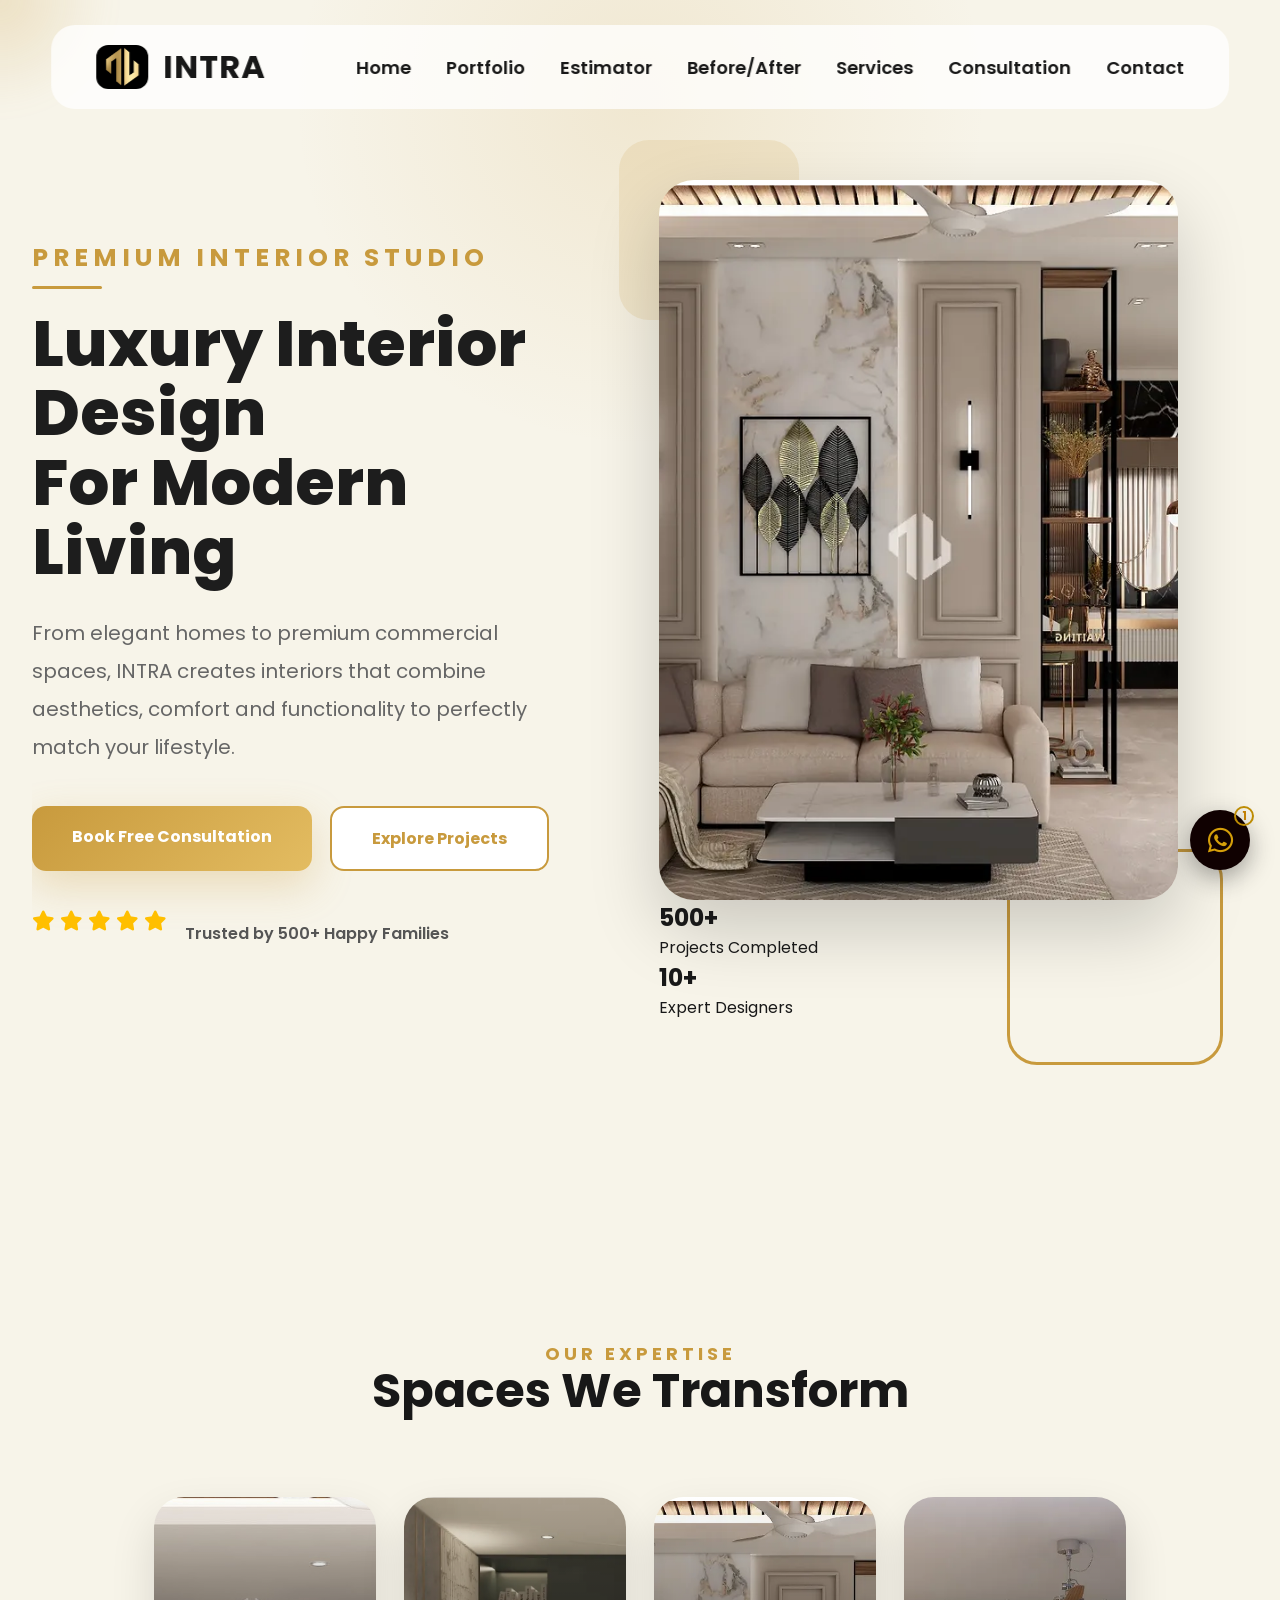
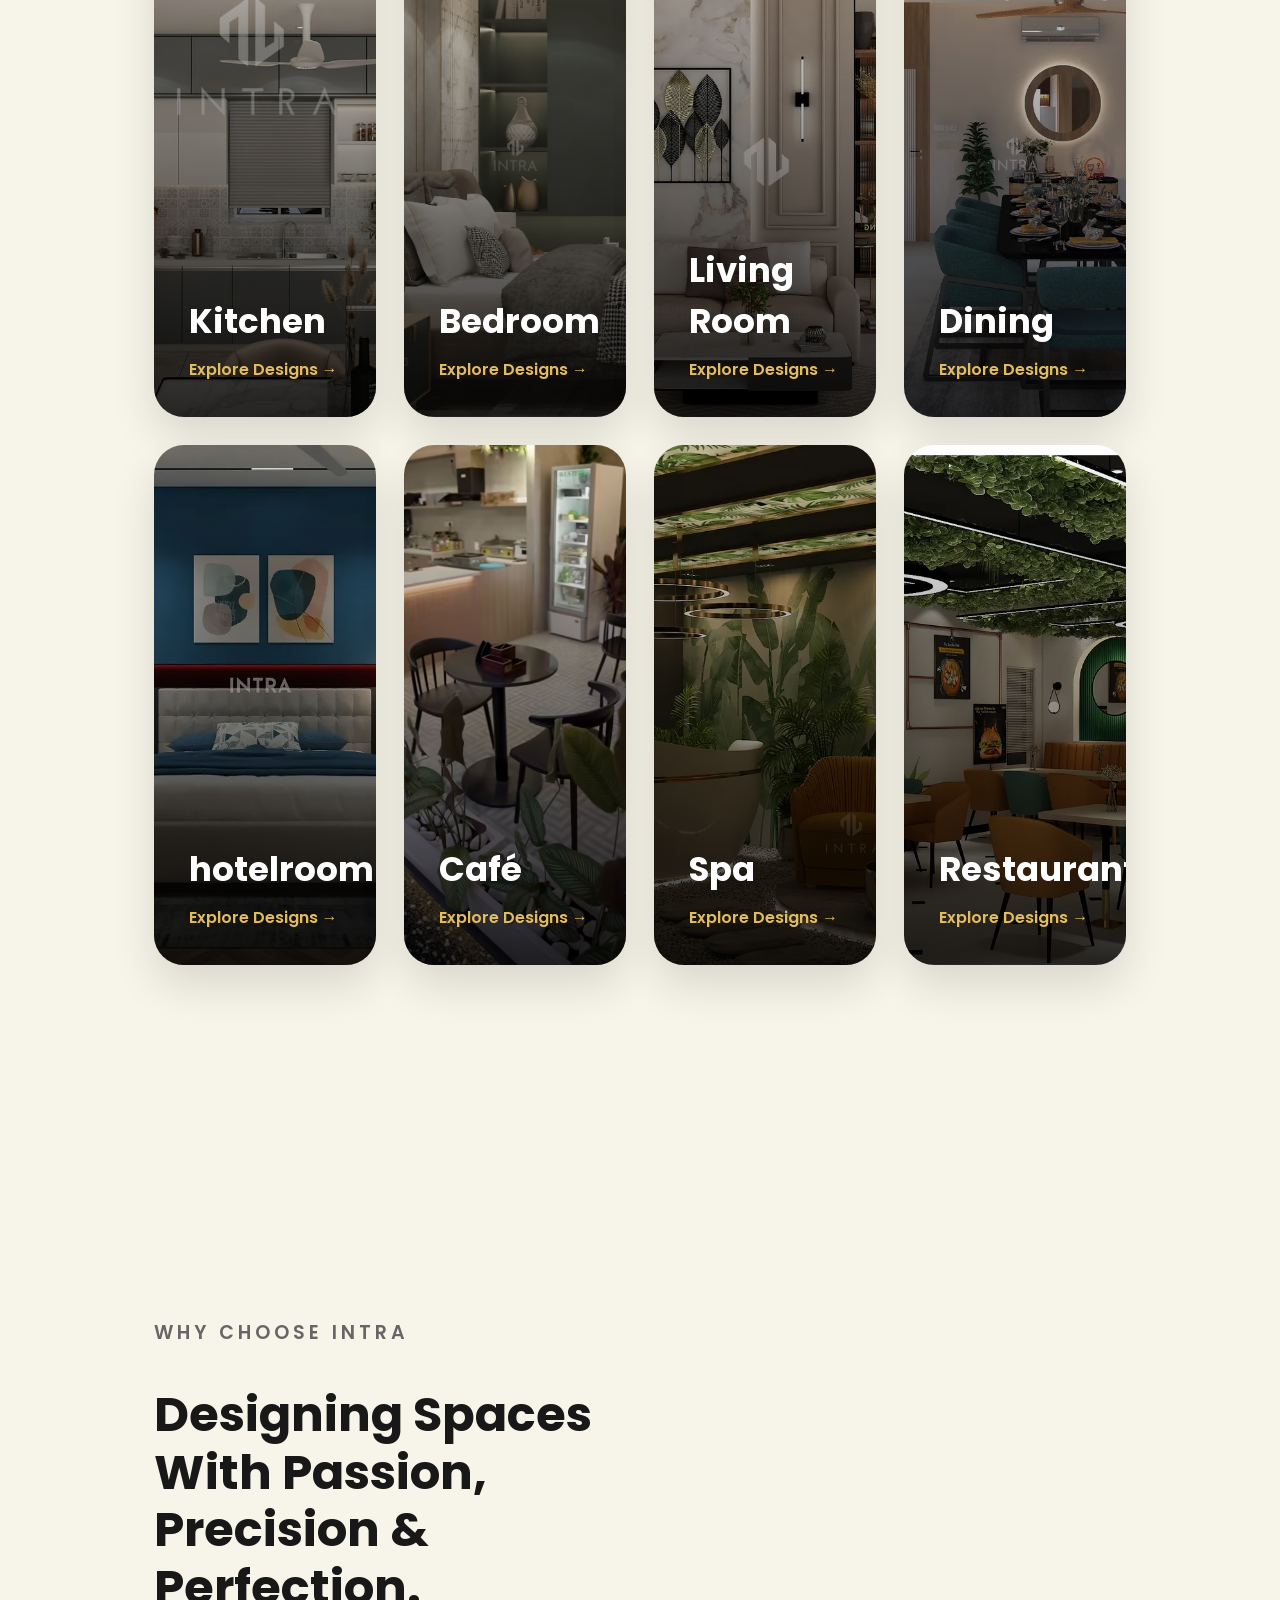
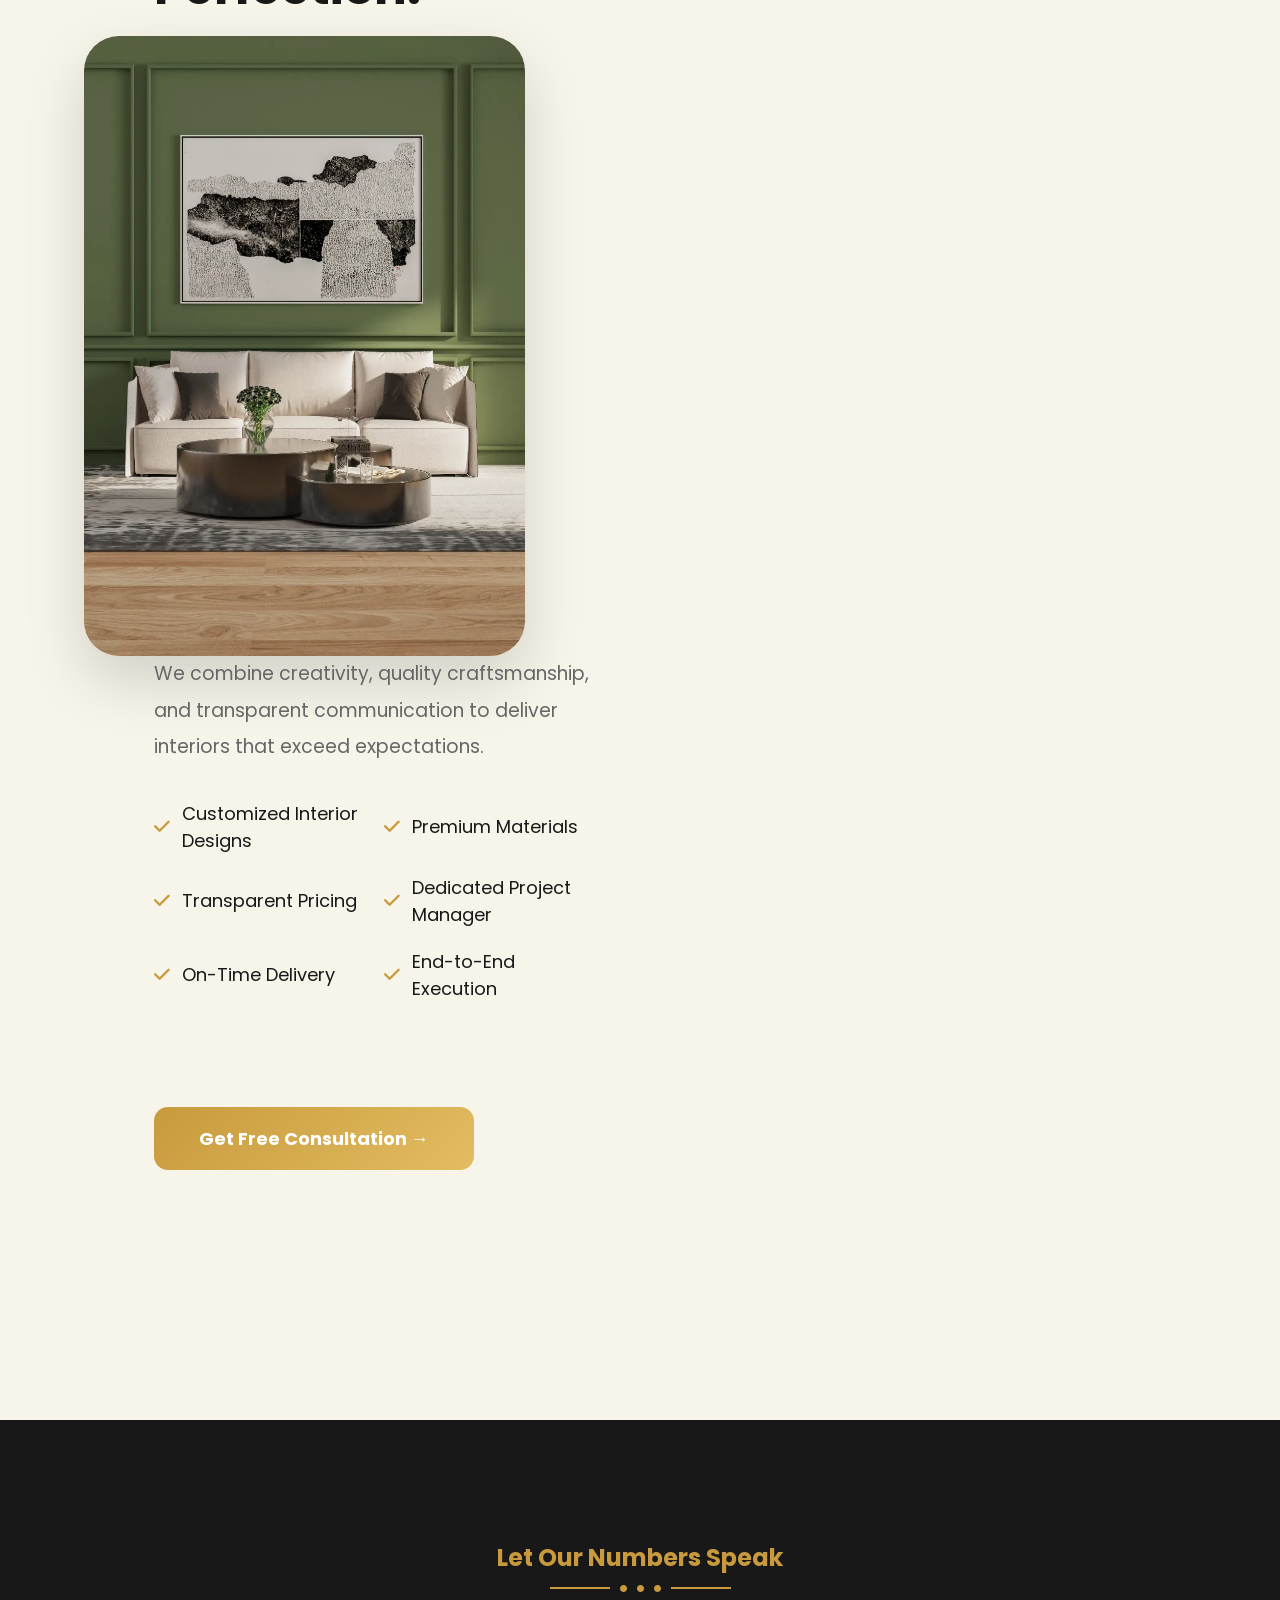
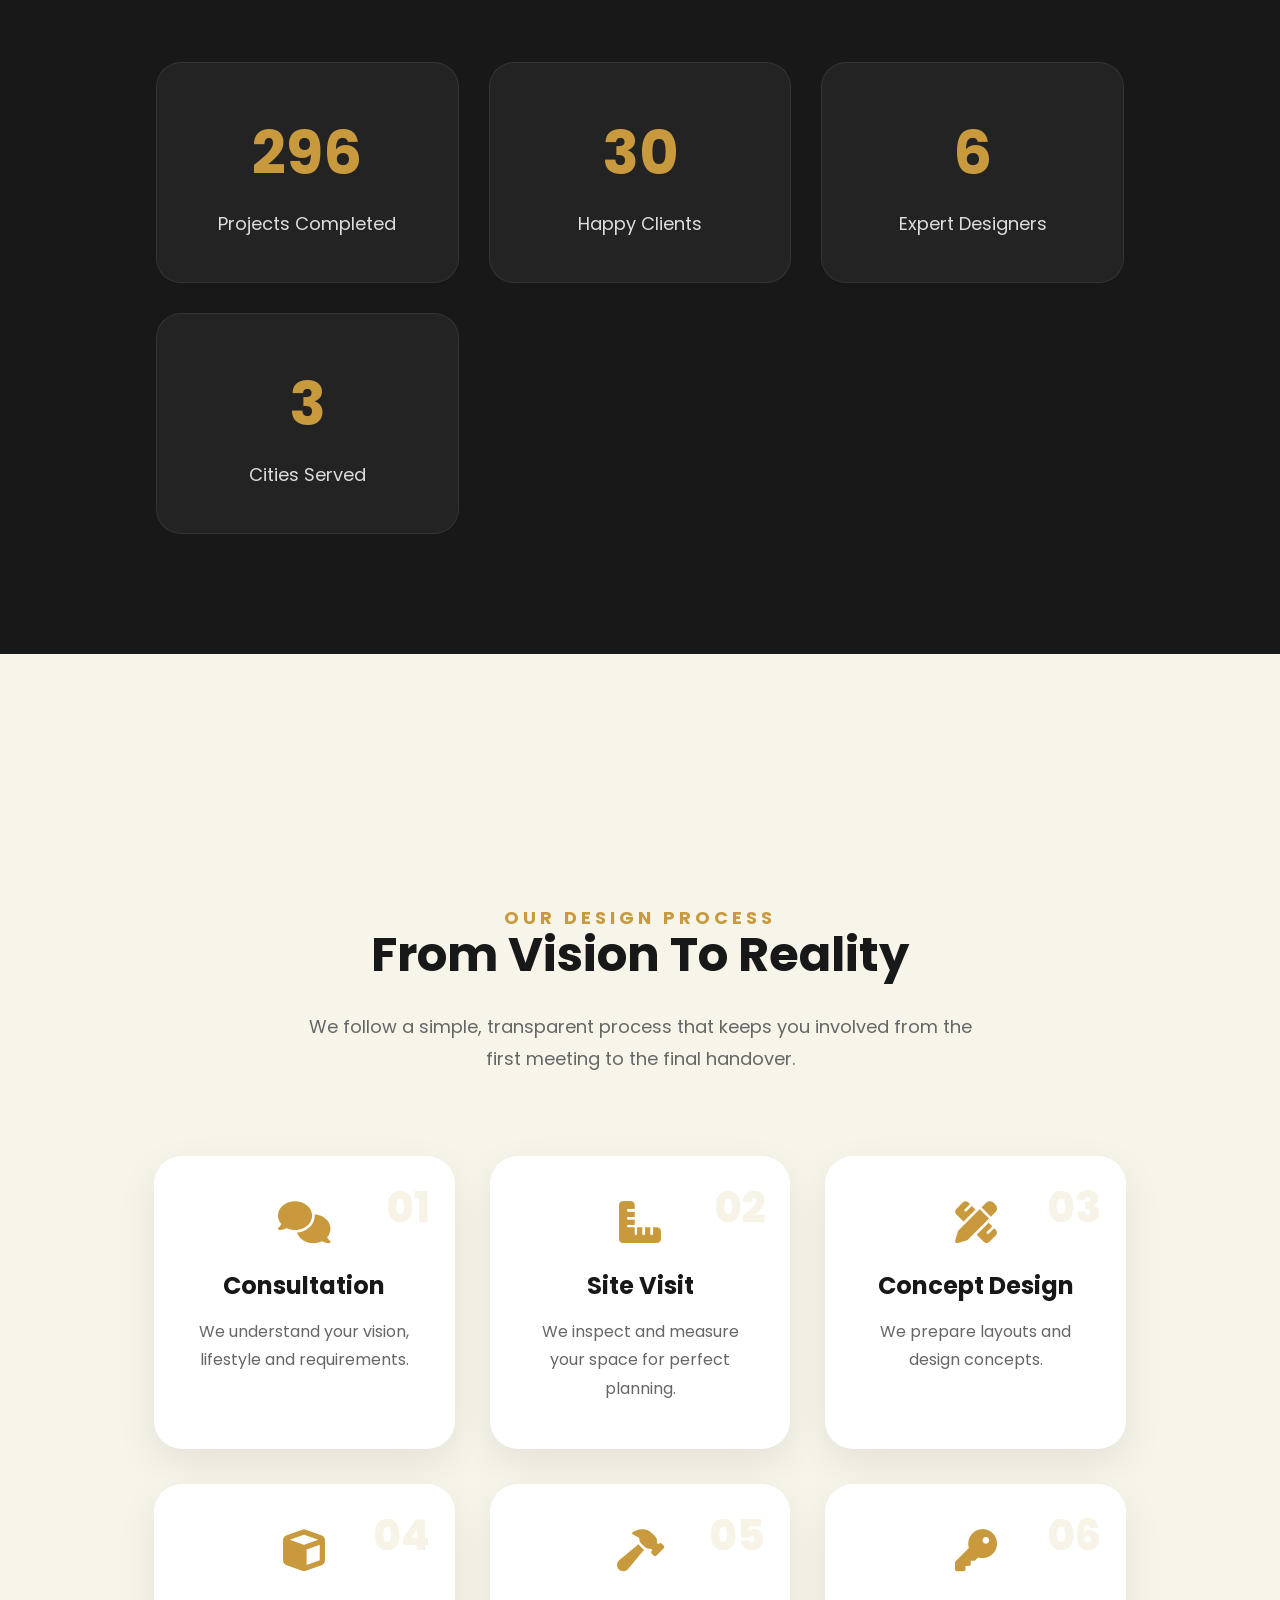
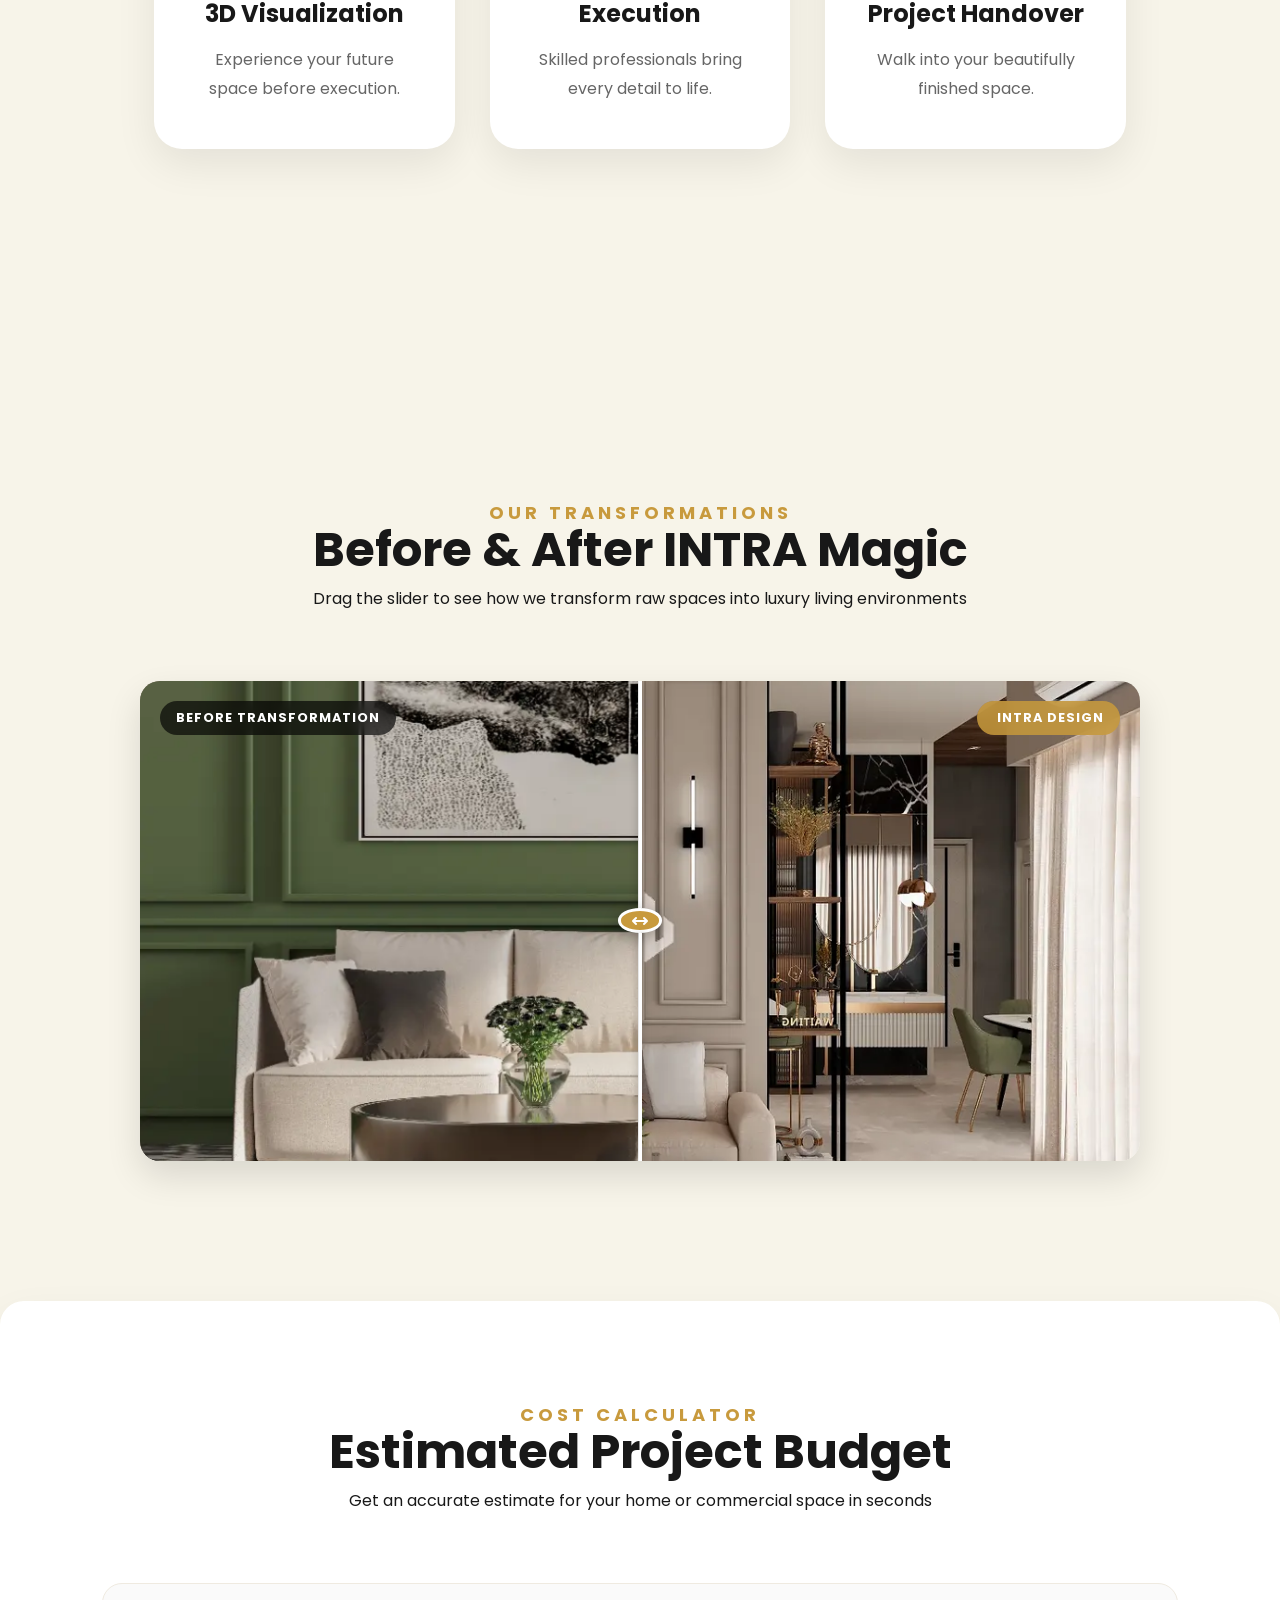
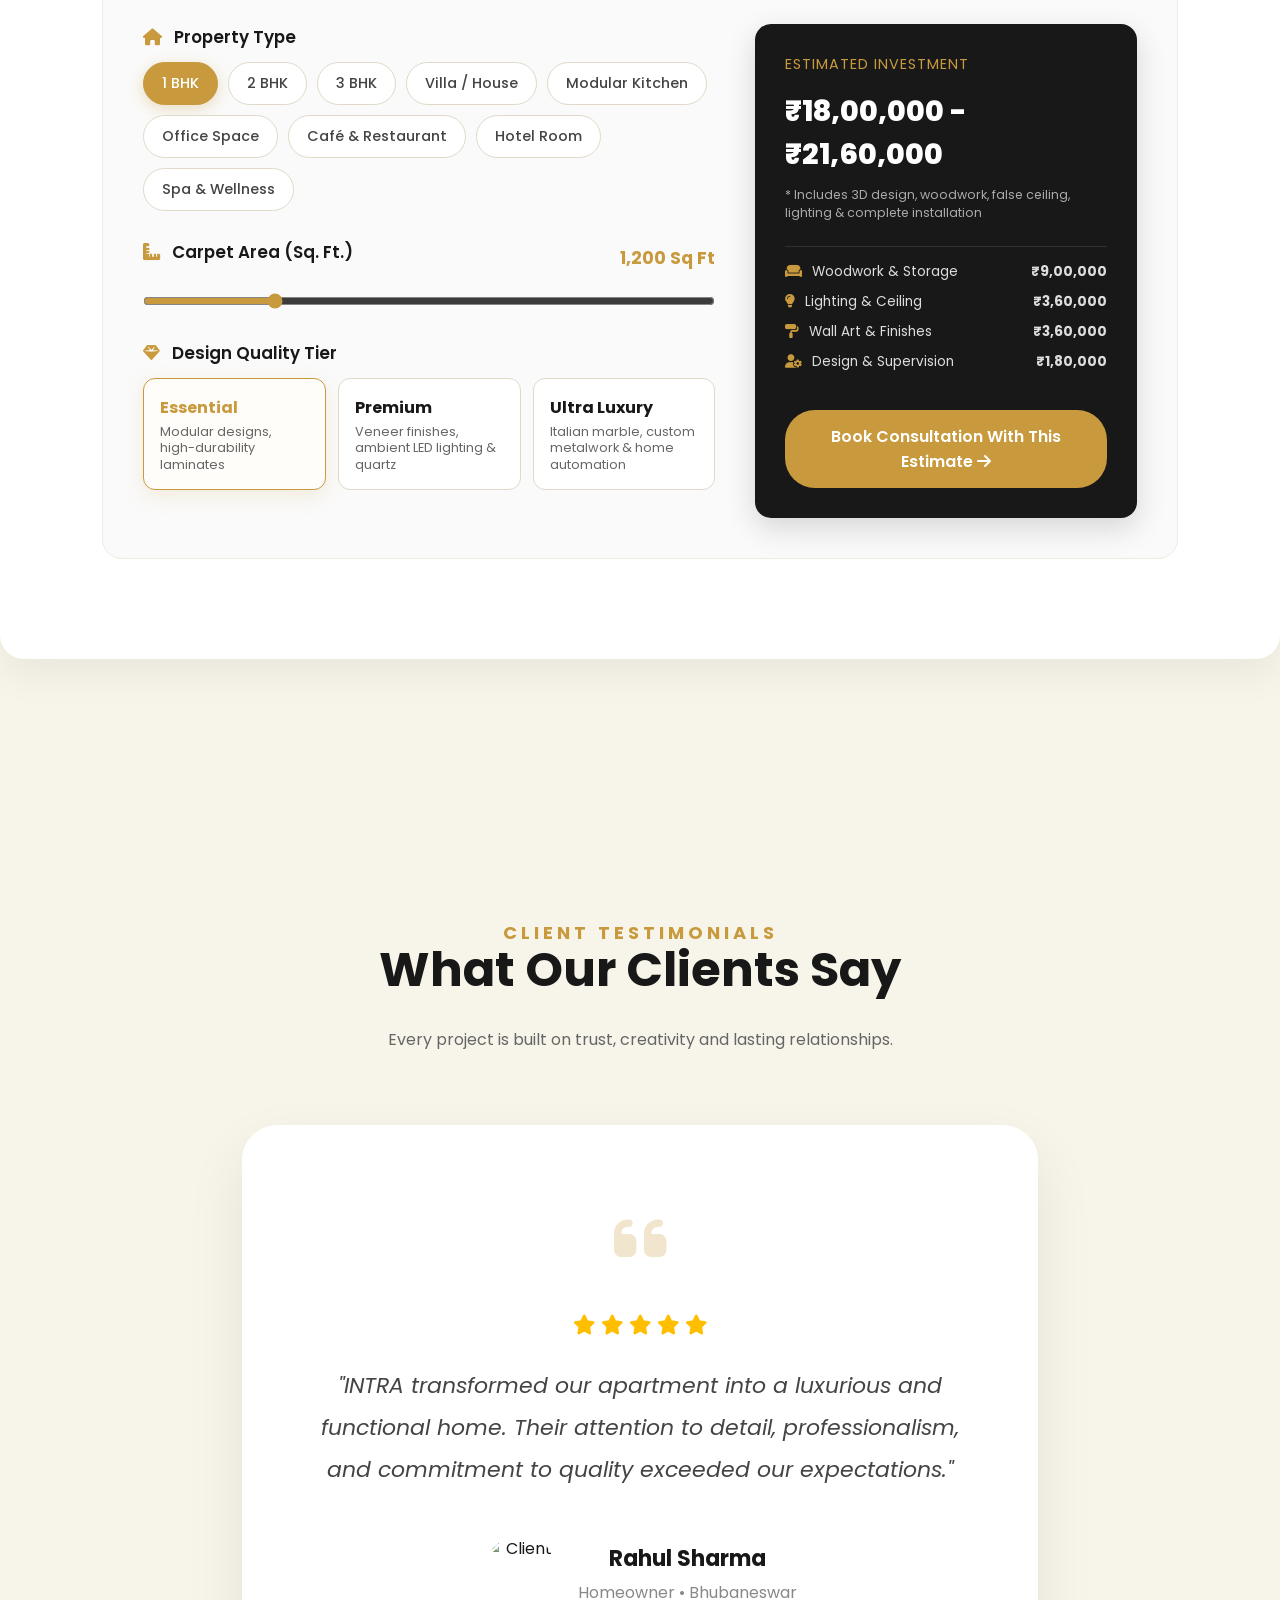
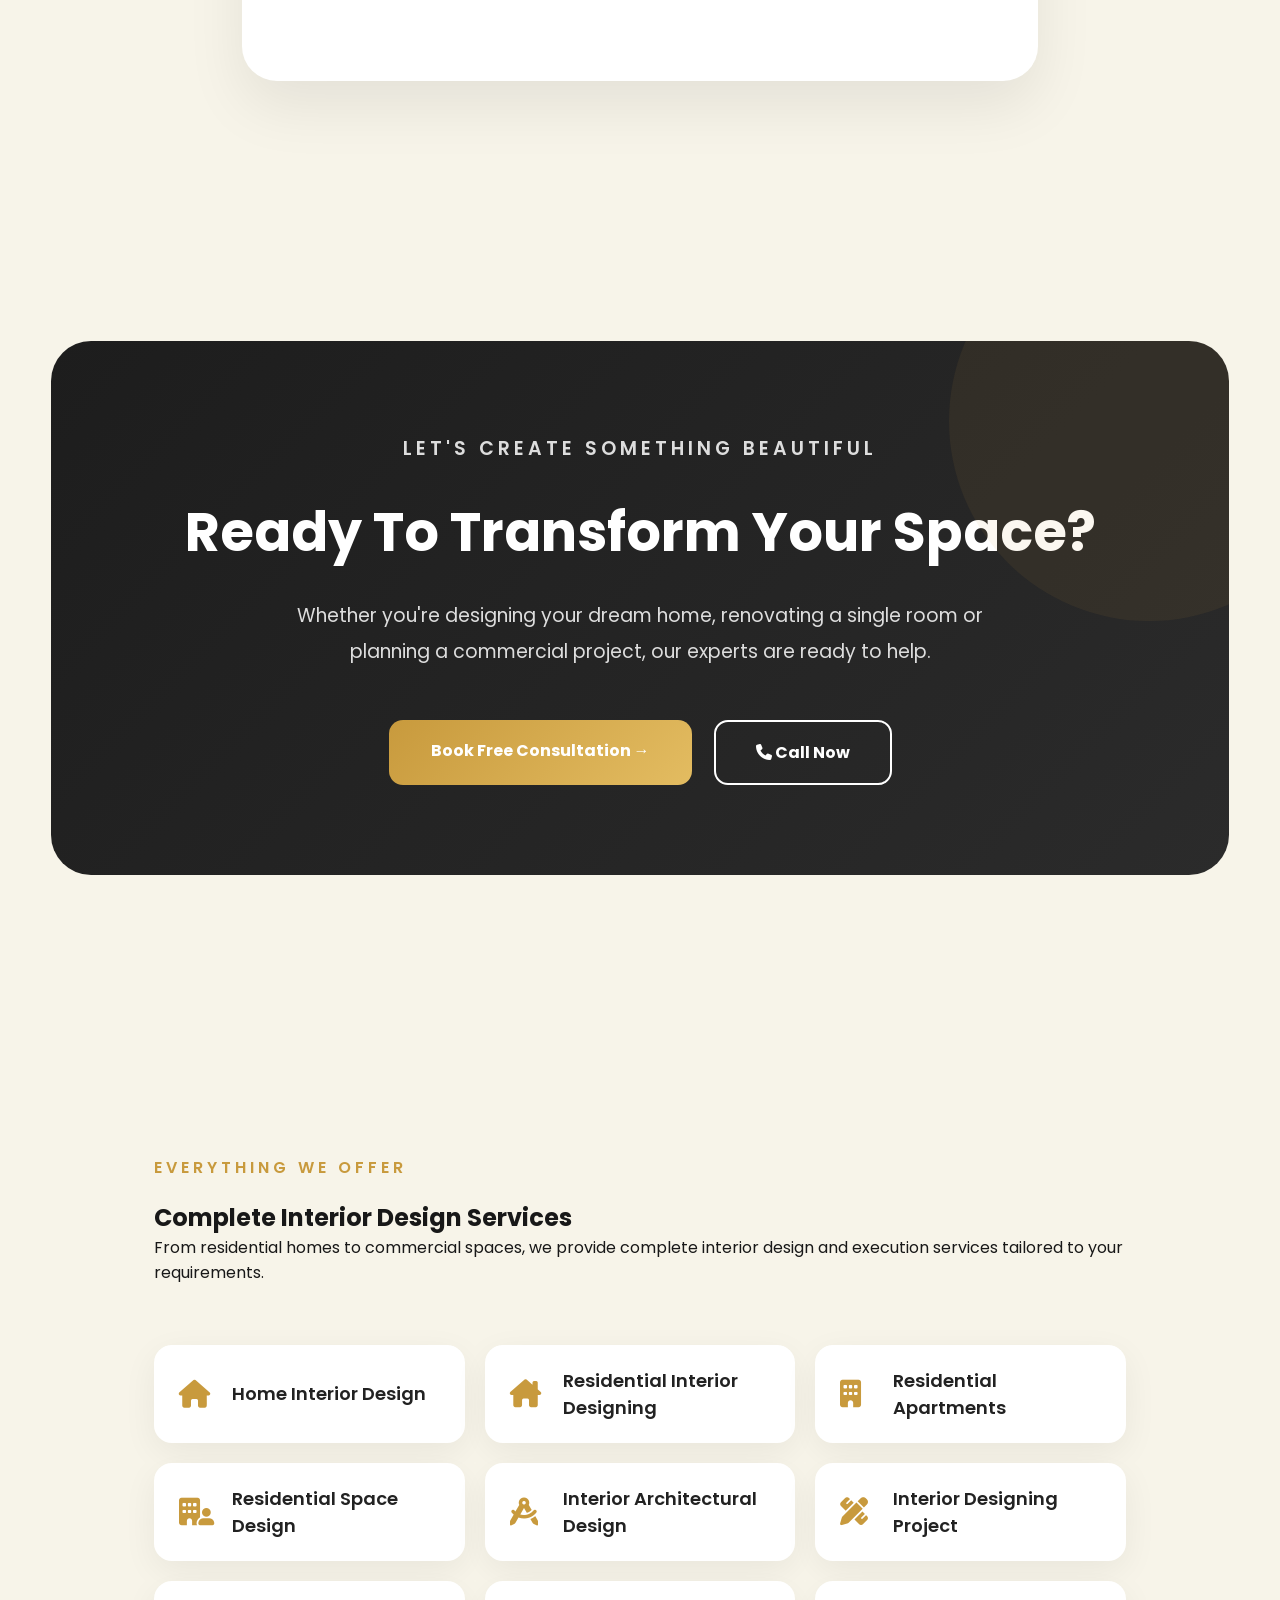
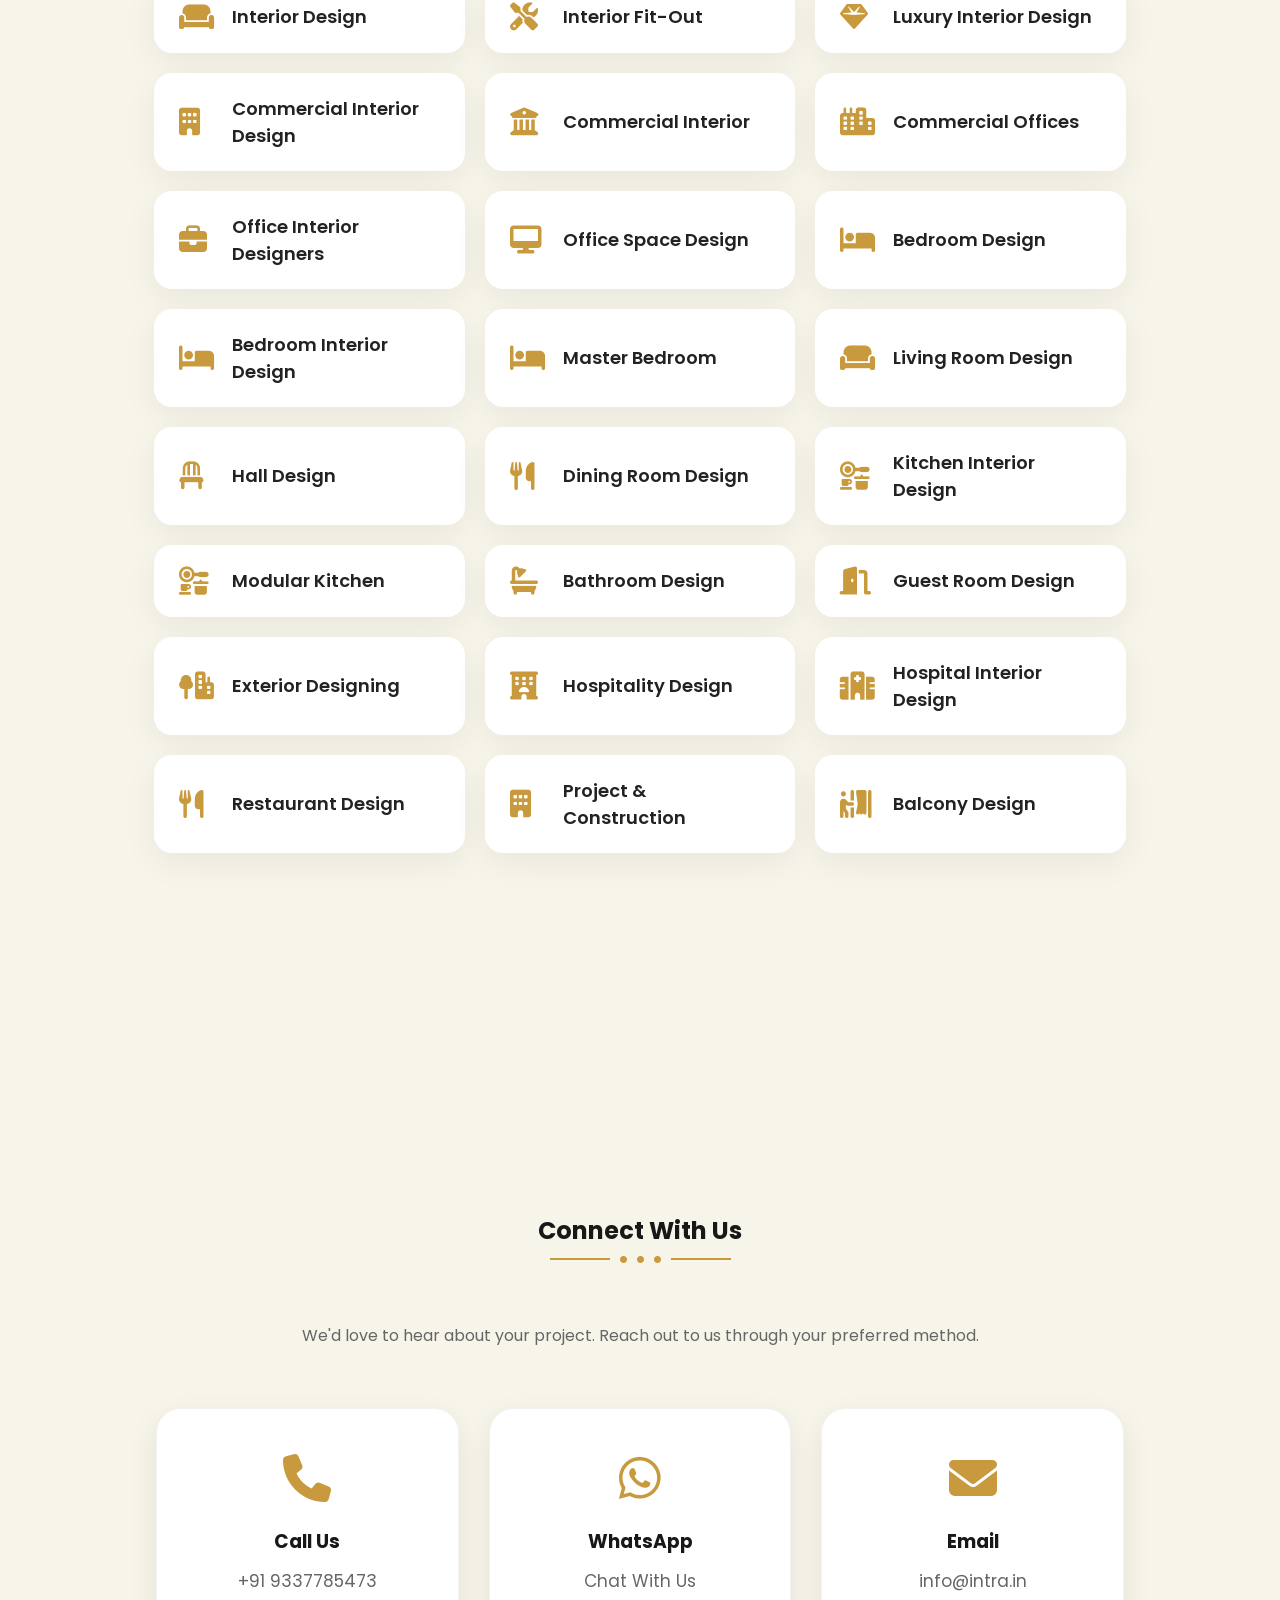
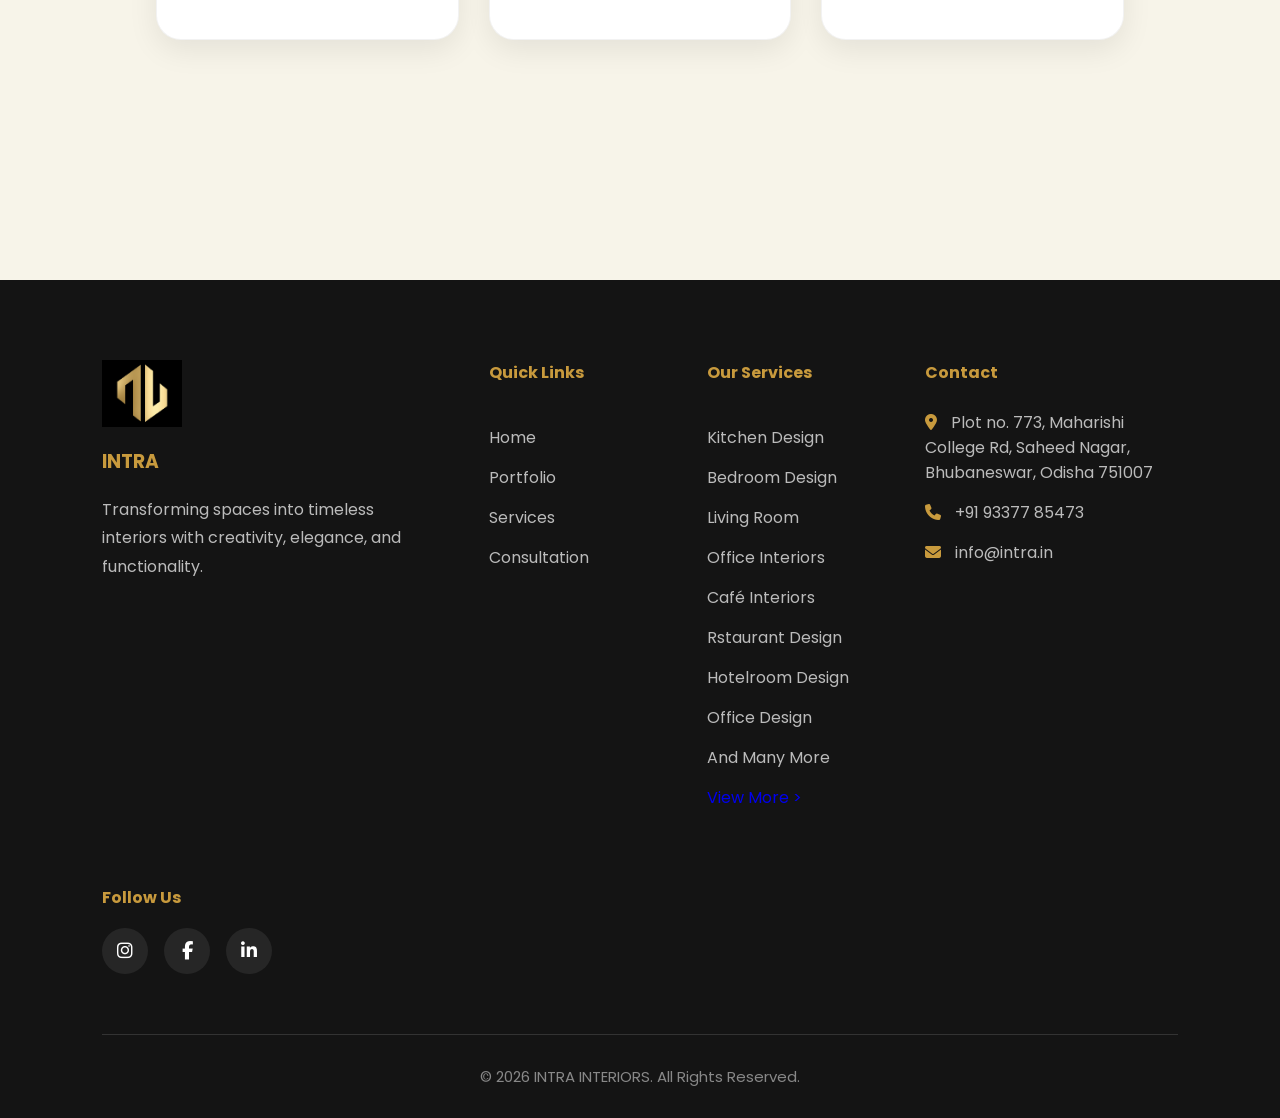
==== commit f0ed38e9: "Add files via upload" ====
--- a/index.html
+++ b/index.html
@@ -86,6 +86,9 @@
 
     <link rel="stylesheet" href="style.css">
 
+    <link rel="stylesheet" href="responsive.css">
+
+
     <link rel="stylesheet" href="https://cdnjs.cloudflare.com/ajax/libs/font-awesome/6.5.2/css/all.min.css">
 
     <link rel="stylesheet" href="https://unpkg.com/aos@2.3.4/dist/aos.css">
@@ -339,12 +342,6 @@
 
     <section class="why-us reveal" id="portfolio">
 
-        <div class="why-image">
-
-            <img src="living/living2.jpeg" alt="Interior Design">
-
-        </div>
-
         <div class="why-content">
 
             <p class="small-title">
@@ -355,6 +352,11 @@
                 Designing Spaces With Passion,
                 Precision & Perfection.
             </h2>
+            <div class="why-image">
+
+                <img src="living/living2.jpeg" alt="Interior Design">
+
+            </div>
 
             <p>
 
--- a/style.css
+++ b/style.css
@@ -302,59 +302,7 @@
 
 }
 
-@media(max-width:768px) {
-
-    .menu-toggle {
-
-        display: block;
-
-    }
-
-    .nav-links {
-
-        position: fixed;
-
-        top: 0;
-
-        right: -100%;
-
-        width: 280px;
-
-        height: 100vh;
-
-        background: white;
-
-        display: flex;
-
-        flex-direction: column;
-
-        justify-content: center;
-
-        gap: 35px;
-
-        box-shadow: -10px 0 40px rgba(0, 0, 0, .12);
-
-        transition: .4s;
-
-        z-index: 1000;
-
-    }
-
-    .nav-links.active {
-
-        right: 0;
-
-    }
-
-    .nav-links a {
-
-        font-size: 22px;
-
-        text-align: center;
-
-    }
-
-}
+
 
 .menu-overlay {
 
@@ -860,132 +808,6 @@
 
 }
 
-/*---------------------------------------
-   RESPONSIVE
----------------------------------------*/
-
-@media(max-width:1000px) {
-
-    .hero {
-
-        grid-template-columns: 1fr;
-
-        text-align: center;
-
-        padding-top: 150px;
-
-    }
-
-    .hero-description {
-
-        margin: auto auto 35px;
-
-    }
-
-    .hero-buttons {
-
-        justify-content: center;
-
-    }
-
-    .hero-trust {
-
-        justify-content: center;
-
-    }
-
-    .hero-content h1 {
-
-        font-size: 50px;
-
-    }
-
-    .hero-image {
-
-        margin-top: 60px;
-
-    }
-
-    .hero-image img {
-
-        height: 520px;
-
-    }
-
-}
-
-.floating-card {
-
-    position: absolute;
-
-    background: white;
-
-    padding: 22px 30px;
-
-    border-radius: 20px;
-
-    box-shadow: 0 25px 50px rgba(0, 0, 0, .12);
-
-    backdrop-filter: blur(10px);
-
-    animation: float 5s ease-in-out infinite;
-
-}
-
-.floating-card h2 {
-
-    font-size: 34px;
-
-    color: #c89a3d;
-
-    margin-bottom: 6px;
-
-}
-
-.floating-card span {
-
-    color: #666;
-
-    font-size: 15px;
-
-}
-
-.card-one {
-
-    left: -60px;
-
-    top: 90px;
-
-}
-
-.card-two {
-
-    right: 20px;
-    bottom: 30px;
-
-}
-
-@keyframes float {
-
-    0% {
-
-        transform: translateY(0px);
-
-    }
-
-    50% {
-
-        transform: translateY(-12px);
-
-    }
-
-    100% {
-
-        transform: translateY(0px);
-
-    }
-
-}
 
 /*=========================================
 FEATURED CATEGORIES
@@ -1583,15 +1405,6 @@
 
 }
 
-@media(max-width:992px) {
-
-    .process-grid {
-
-        grid-template-columns: 1fr;
-
-    }
-
-}
 
 /*=========================================
 TESTIMONIALS
@@ -1715,27 +1528,6 @@
 
 }
 
-@media(max-width:768px) {
-
-    .testimonial-card {
-
-        padding: 40px 25px;
-
-    }
-
-    .testimonial-text {
-
-        font-size: 18px;
-
-    }
-
-    .client {
-
-        flex-direction: column;
-
-    }
-
-}
 
 /*=========================================
 FINAL CTA
@@ -1945,21 +1737,6 @@
 
 }
 
-@media(max-width:768px) {
-
-    .services-list {
-
-        justify-content: flex-start;
-
-    }
-
-    .service-chip {
-
-        width: 100%;
-
-    }
-
-}
 
 /* ==========================================
    CONNECT
@@ -2308,145 +2085,6 @@
 }
 
 
-/* ==========================================
-   RESPONSIVE
-========================================== */
-
-@media (max-width:992px) {
-
-    .hero {
-
-        grid-template-columns: 1fr;
-
-        text-align: center;
-
-    }
-
-    .hero-content {
-
-        text-align: center;
-
-    }
-
-    .hero h1 {
-
-        font-size: 70px;
-
-    }
-
-    .hero h2 {
-
-        font-size: 40px;
-
-    }
-
-    .hero-image {
-
-        margin-top: 40px;
-
-    }
-
-    .footer-container {
-
-        grid-template-columns: 1fr 1fr;
-
-    }
-
-}
-
-@media (max-width:768px) {
-
-    nav {
-
-        flex-direction: column;
-
-        gap: 20px;
-
-        padding: 20px;
-
-    }
-
-    .nav-links {
-
-        flex-wrap: wrap;
-
-        justify-content: center;
-
-        gap: 20px;
-
-    }
-
-    .hero {
-
-        padding-top: 180px;
-
-    }
-
-    .hero h1 {
-
-        font-size: 55px;
-
-        letter-spacing: 2px;
-
-    }
-
-    .hero h2 {
-
-        font-size: 32px;
-
-    }
-
-    .hero p {
-
-        font-size: 18px;
-
-    }
-
-    .hero-image img {
-
-        height: 400px;
-
-    }
-
-    .services-grid,
-
-    .portfolio-grid,
-
-    .stats-grid,
-
-    .contact-grid {
-
-        grid-template-columns: 1fr;
-
-    }
-
-    .steps {
-
-        grid-template-columns: 1fr;
-
-    }
-
-    .steps::before {
-
-        display: none;
-
-    }
-
-    .footer-container {
-
-        grid-template-columns: 1fr;
-
-        text-align: center;
-
-    }
-
-    .logo {
-
-        justify-content: center;
-
-    }
-
-}
 
 /* ===================================
 CONSULTATION HERO
@@ -2851,27 +2489,8 @@
     }
 }
 
-@media (max-width:992px) {
-
-    .consult-card {
-
-        grid-template-columns: 1fr;
-
-        gap: 50px;
-
-        padding: 35px;
-
-    }
-
-}
-
-@media(max-width:992px) {
-
-    .consult-card::after {
-        display: none;
-    }
-
-}
+
+
 
 /*=========================================
 SUCCESS BOX
@@ -3214,17 +2833,6 @@
 
 }
 
-/*=========================================
-RESPONSIVE
-=========================================*/
-
-@media(max-width:1200px) {}
-
-@media(max-width:992px) {}
-
-@media(max-width:768px) {}
-
-@media(max-width:576px) {}
 
 /* ===========================
    FLOATING WHATSAPP
@@ -3303,381 +2911,8 @@
 
 }
 
-@media(max-width:768px) {
-
-    .whatsapp-float {
-
-        width: 58px;
-
-        height: 58px;
-
-        font-size: 30px;
-
-        right: 20px;
-
-        bottom: 20px;
-
-    }
-
-}
-
-/* ==========================================
-   RESPONSIVE DESIGN
-========================================== */
-
-
-/* ===========================
-   Tablets (1024px)
-=========================== */
-
-@media (max-width:1024px) {
-
-    nav {
-
-        width: 95%;
-        padding: 18px 30px;
-
-    }
-
-    .hero,
-    .project-hero {
-
-        grid-template-columns: 1fr;
-        gap: 60px;
-        text-align: center;
-
-    }
-
-    .hero-content,
-    .project-text {
-
-        order: 2;
-
-    }
-
-    .hero-image {
-
-        order: 1;
-        margin: 0 auto !important;
-
-    }
-
-    .hero-content {
-
-        text-align: center;
-
-    }
-
-    .hero-description,
-    .project-description {
-
-        margin: auto;
-        max-width: 700px;
-
-    }
-
-    .hero-buttons,
-    .hero-trust,
-    .hero-features {
-
-        justify-content: center;
-
-    }
-
-    .services-grid,
-    .portfolio-grid,
-    .details-grid,
-    .why-grid,
-    .contact-grid {
-
-        grid-template-columns: repeat(2, 1fr);
-
-    }
-
-    .gallery {
-
-        grid-template-columns: repeat(2, 1fr);
-
-    }
-
-    .consultation-wrapper {
-
-        grid-template-columns: 1fr;
-
-    }
-
-    .footer-container {
-
-        grid-template-columns: repeat(2, 1fr);
-
-    }
-
-}
-
-/* ===========================
-   Mobile (768px)
-=========================== */
-
-@media (max-width:768px) {
-
-    section {
-
-        padding: 80px 20px;
-
-    }
-
-    nav {
-
-        width: 95%;
-        padding: 16px 22px;
-        border-radius: 18px;
-
-    }
-
-    .logo span {
-
-        font-size: 26px;
-
-    }
-
-    .nav-links {
-
-        display: none;
-
-    }
-
-    .hero,
-    .project-hero {
-
-        padding-top: 120px;
-        gap: 40px;
-
-    }
-
-    .hero-content h1,
-    .project-text h1 {
-
-        font-size: 48px;
-
-    }
-
-    .hero-content h2 {
-
-        font-size: 30px;
-
-    }
-
-    .hero-description,
-    .project-description {
-
-        font-size: 18px;
-
-    }
-
-    .hero-image img {
-
-        height: 420px;
-
-    }
-
-    .hero-buttons {
-
-        flex-direction: column;
-
-    }
-
-    .hero-btn,
-    .hero-btn-secondary {
-
-        width: 100%;
-        text-align: center;
-
-    }
-
-    .services-grid,
-    .portfolio-grid,
-    .details-grid,
-    .why-grid,
-    .contact-grid,
-    .gallery {
-
-        grid-template-columns: 1fr;
-
-    }
-
-    .stats-grid {
-
-        grid-template-columns: repeat(2, 1fr);
-
-    }
-
-    .steps {
-
-        grid-template-columns: 1fr;
-
-    }
-
-    .footer-container {
-
-        grid-template-columns: 1fr;
-
-        text-align: center;
-
-    }
-
-    .footer-about,
-    .footer-links,
-    .footer-services,
-    .footer-contact {
-
-        align-items: center;
-
-    }
-
-    .title-decoration {
-
-        transform: scale(.9);
-
-    }
-
-}
-
-/* ===========================
-   Small Phones
-=========================== */
-
-@media (max-width:480px) {
-
-    .hero-content h1,
-    .project-text h1 {
-
-        font-size: 40px;
-        line-height: 1.15;
-
-    }
-
-    .hero-content h2 {
-
-        font-size: 24px;
-
-    }
-
-    .hero-description,
-    .project-description {
-
-        font-size: 17px;
-
-    }
-
-    .hero-image img {
-
-        height: 340px;
-        border-radius: 22px;
-
-    }
-
-    .hero-btn,
-    .hero-btn-secondary {
-
-        padding: 16px 22px;
-
-    }
-
-    .stats-grid {
-
-        grid-template-columns: 1fr;
-
-    }
-
-    .stat-card {
-
-        padding: 30px;
-
-    }
-
-    .section-heading h2 {
-
-        font-size: 34px;
-
-    }
-
-    .logo img {
-
-        width: 46px;
-
-    }
-
-    .logo span {
-
-        font-size: 22px;
-
-    }
-
-}
-
-/* ===========================
-   Category Grid - Mobile 2-Column Layout
-=========================== */
-@media (max-width: 768px) {
-
-    .category-grid {
-        display: grid;
-        grid-template-columns: repeat(2, 1fr);
-        gap: 14px;
-    }
-
-    .category-card {
-        width: 100%;
-        height: 220px;
-        border-radius: 18px;
-        overflow: hidden;
-        position: relative;
-    }
-
-    .category-card img {
-        width: 100%;
-        height: 100%;
-        object-fit: cover;
-    }
-
-    .category-overlay {
-        padding: 14px;
-    }
-
-    .category-overlay h3 {
-        font-size: 18px;
-        margin-bottom: 4px;
-    }
-
-    .category-overlay span {
-        font-size: 12px;
-    }
-}
-
-@media (max-width:768px) {
-
-    .why-container {
-        display: flex;
-        flex-direction: column;
-
-    }
-
-    .why-image {
-        width: 100%;
-        margin-bottom: 30px;
-    }
-
-    .why-image img {
-        width: 100%;
-        height: 320px;
-        object-fit: cover;
-        border-radius: 25px;
-    }
-
-    .why-content {
-        width: 100%;
-    }
-}
+
+
 
 
 /* ==========================================
@@ -3859,12 +3094,7 @@
     padding: 40px;
 }
 
-@media (max-width: 992px) {
-    .estimator-card {
-        grid-template-columns: 1fr;
-        padding: 24px;
-    }
-}
+
 
 .estimator-group {
     margin-bottom: 28px;
@@ -4057,11 +3287,7 @@
     touch-action: pan-y;
 }
 
-@media (max-width: 768px) {
-    .ba-slider {
-        height: 320px;
-    }
-}
+
 
 .ba-image {
     position: absolute;
--- a/responsive.css
+++ b/responsive.css
@@ -0,0 +1,389 @@
+/* =========================================================
+                TABLETS (≤1024px)
+========================================================= */
+
+@media (max-width:1024px) {
+
+    /* ---------- NAVBAR ---------- */
+
+    nav {
+        width: 95%;
+        padding: 16px 28px;
+    }
+
+    .logo img {
+        width: 48px;
+    }
+
+    .logo span {
+        font-size: 28px;
+    }
+
+    /* ---------- HERO ---------- */
+
+    .hero {
+        grid-template-columns: 1fr;
+        gap: 60px;
+        text-align: center;
+        padding: 150px 5% 80px;
+    }
+
+    .hero-content {
+        order: 2;
+    }
+
+    .hero-image {
+        order: 1;
+        margin: 0;
+    }
+
+    .hero-content h1 {
+        font-size: 56px;
+    }
+
+    .hero-description {
+        max-width: 700px;
+        margin: 0 auto 35px;
+    }
+
+    .hero-buttons,
+    .hero-trust {
+        justify-content: center;
+    }
+
+    .hero-image img {
+        height: 550px;
+    }
+
+    .floating-card {
+        padding: 18px 22px;
+    }
+
+    .floating-card h2 {
+        font-size: 30px;
+    }
+
+    @media (max-width:768px) {
+
+        .hero {
+
+            display: flex;
+            flex-direction: column;
+
+        }
+
+        .hero-content {
+            order: 2;
+            text-align: center;
+        }
+
+        .hero-image {
+            order: 1;
+            margin: 0 auto;
+            width: 100%;
+        }
+
+        .hero-image img {
+            width: 100%;
+            height: 360px;
+            object-fit: cover;
+            border-radius: 24px;
+        }
+
+    }
+
+}
+
+/* =========================================================
+                MOBILE (≤768px)
+========================================================= */
+
+@media (max-width:768px) {
+
+    html {
+        overflow-x: hidden;
+    }
+
+    body {
+        overflow-x: hidden;
+    }
+
+    section {
+        padding: 70px 20px;
+    }
+
+    /* ---------- NAVBAR ---------- */
+
+    nav {
+        width: 94%;
+        top: 15px;
+        padding: 14px 20px;
+        border-radius: 18px;
+
+        display: flex;
+        justify-content: space-between;
+        align-items: center;
+    }
+
+    .logo {
+        gap: 10px;
+    }
+
+    .logo img {
+        width: 44px;
+    }
+
+    .logo span {
+        font-size: 24px;
+    }
+
+    .menu-toggle {
+        display: block;
+    }
+
+    .nav-links {
+
+        position: fixed;
+
+        top: 0;
+        right: -100%;
+
+        width: 280px;
+        height: 100vh;
+
+        background: #fff;
+
+        display: flex;
+
+        flex-direction: column;
+
+        justify-content: center;
+
+        align-items: center;
+
+        gap: 30px;
+
+        transition: .35s;
+
+        box-shadow: -15px 0 40px rgba(0, 0, 0, .15);
+
+        z-index: 1000;
+
+    }
+
+    .nav-links.active {
+        right: 0;
+    }
+
+    .nav-links a {
+        font-size: 22px;
+    }
+
+    /* ---------- HERO ---------- */
+
+    .hero {
+
+        grid-template-columns: 1fr;
+
+        padding-top: 120px;
+
+        gap: 35px;
+
+        text-align: center;
+
+    }
+
+    .hero-content {
+        order: 2;
+    }
+
+    .hero-image {
+        order: 1;
+        margin: 0;
+    }
+
+    .hero-image img {
+
+        width: 100%;
+
+        height: 340px;
+
+        border-radius: 24px;
+
+        object-fit: cover;
+
+    }
+
+    .hero-content h1 {
+
+        font-size: 42px;
+
+        line-height: 1.15;
+
+    }
+
+    .hero-tag {
+
+        font-size: 18px;
+
+        letter-spacing: 3px;
+
+    }
+
+    .hero-description {
+
+        font-size: 17px;
+
+        line-height: 1.8;
+
+        margin-bottom: 30px;
+
+    }
+
+    .hero-buttons {
+
+        flex-direction: column;
+
+        gap: 15px;
+
+    }
+
+    .hero-btn,
+    .hero-btn-secondary {
+
+        width: 100%;
+
+    }
+
+    .hero-trust {
+
+        justify-content: center;
+
+        flex-wrap: wrap;
+
+    }
+
+    /* ---------- FLOATING CARDS ---------- */
+
+    .floating-card {
+
+        padding: 12px 16px;
+
+        border-radius: 14px;
+
+    }
+
+    .floating-card h2 {
+
+        font-size: 24px;
+
+    }
+
+    .floating-card span {
+
+        font-size: 12px;
+
+    }
+
+    .card-one {
+
+        left: 10px;
+
+        top: 12px;
+
+    }
+
+    .card-two {
+
+        right: 10px;
+
+        bottom: 12px;
+
+    }
+
+}
+
+/*------------------------------*/
+
+@media (max-width:768px) {
+
+    .consult-card {
+        display: flex;
+        flex-direction: column;
+        gap: 40px;
+    }
+
+    .consult-info {
+        position: static;
+        top: auto;
+        padding-right: 0;
+        width: 100%;
+    }
+
+    .consult-card::after {
+        display: none;
+    }
+
+}
+
+@media (max-width:768px) {
+
+    .formBox {
+        width: 100%;
+    }
+
+    .double-input {
+        display: flex;
+        flex-direction: column;
+        gap: 18px;
+    }
+
+    .info-stats {
+        grid-template-columns: 1fr 1fr;
+    }
+
+}
+
+/* =========================================================
+                SMALL PHONES (≤480px)
+========================================================= */
+
+@media (max-width:480px) {
+
+    .hero-content h1 {
+
+        font-size: 36px;
+
+    }
+
+    .hero-description {
+
+        font-size: 16px;
+
+    }
+
+    .hero-image img {
+
+        height: 300px;
+
+    }
+
+    .floating-card {
+
+        padding: 10px 14px;
+
+    }
+
+    .floating-card h2 {
+
+        font-size: 20px;
+
+    }
+
+    .floating-card span {
+
+        font-size: 11px;
+
+    }
+
+}
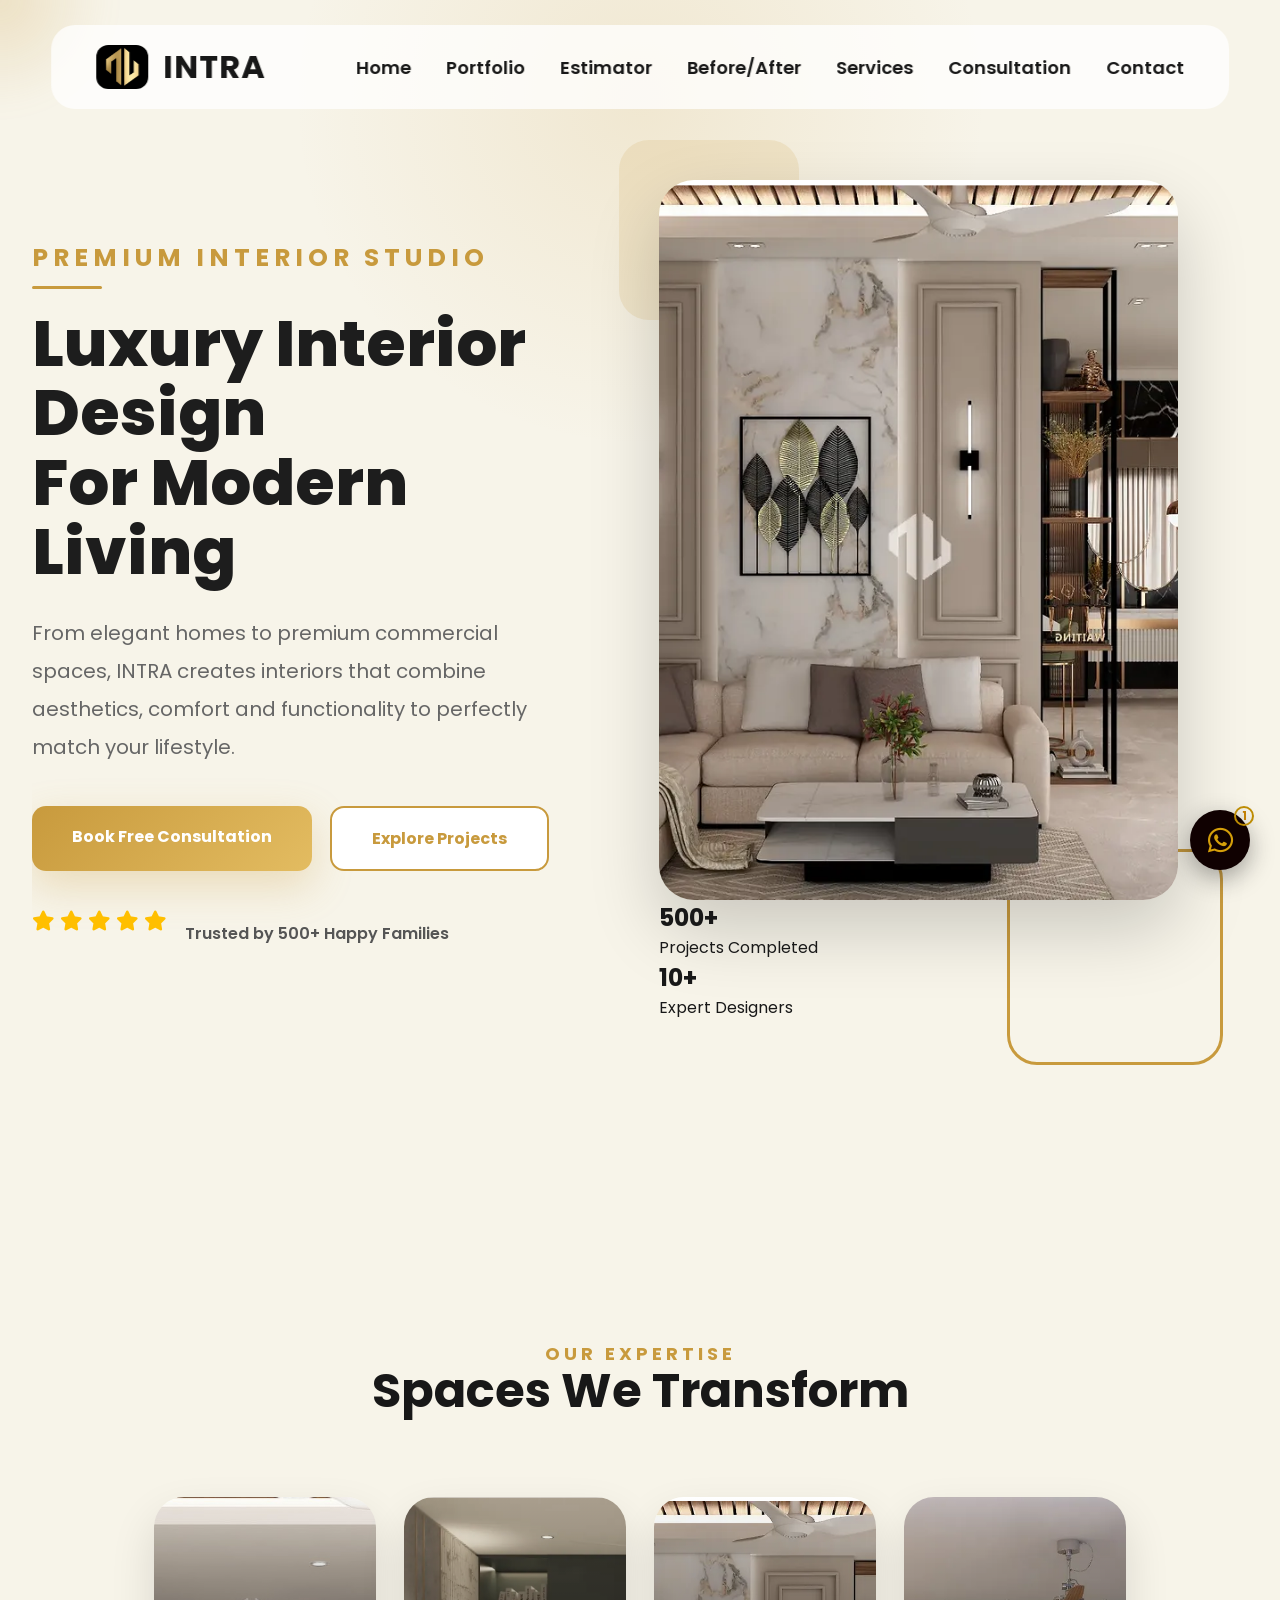
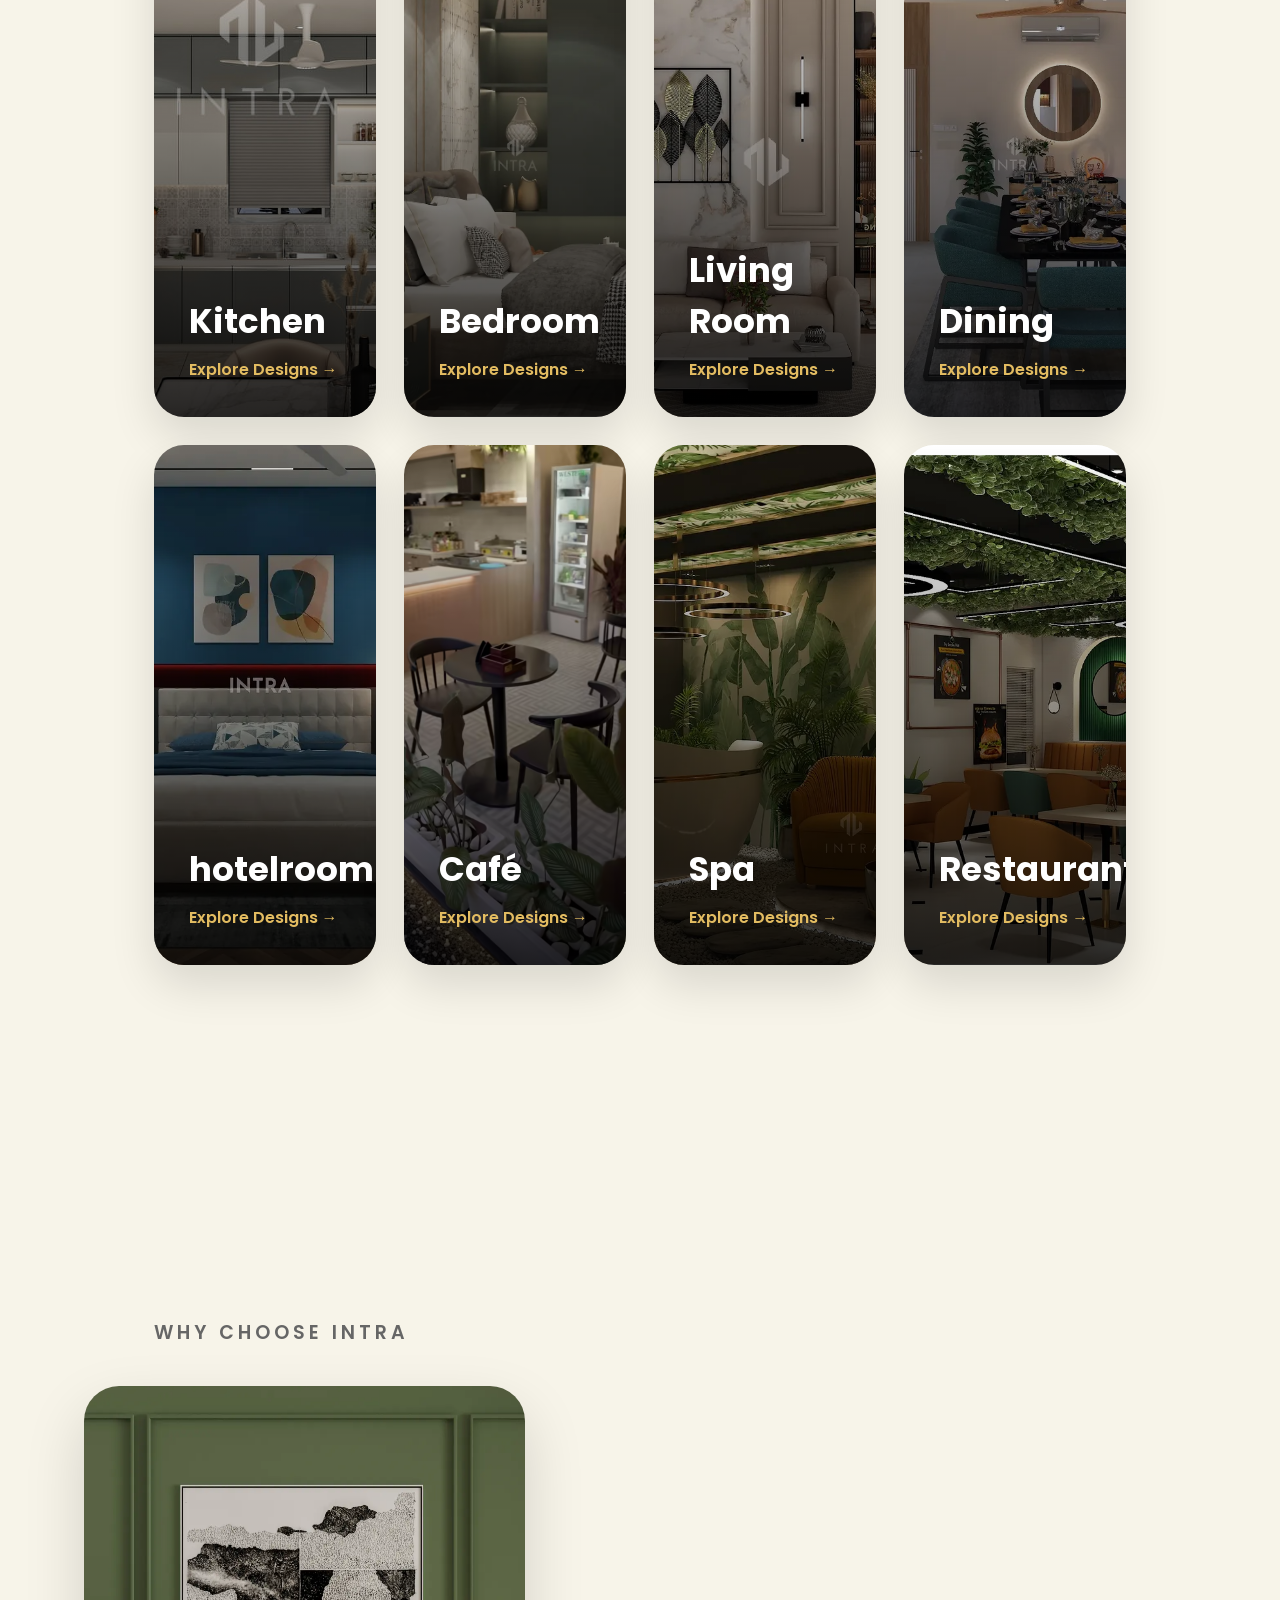
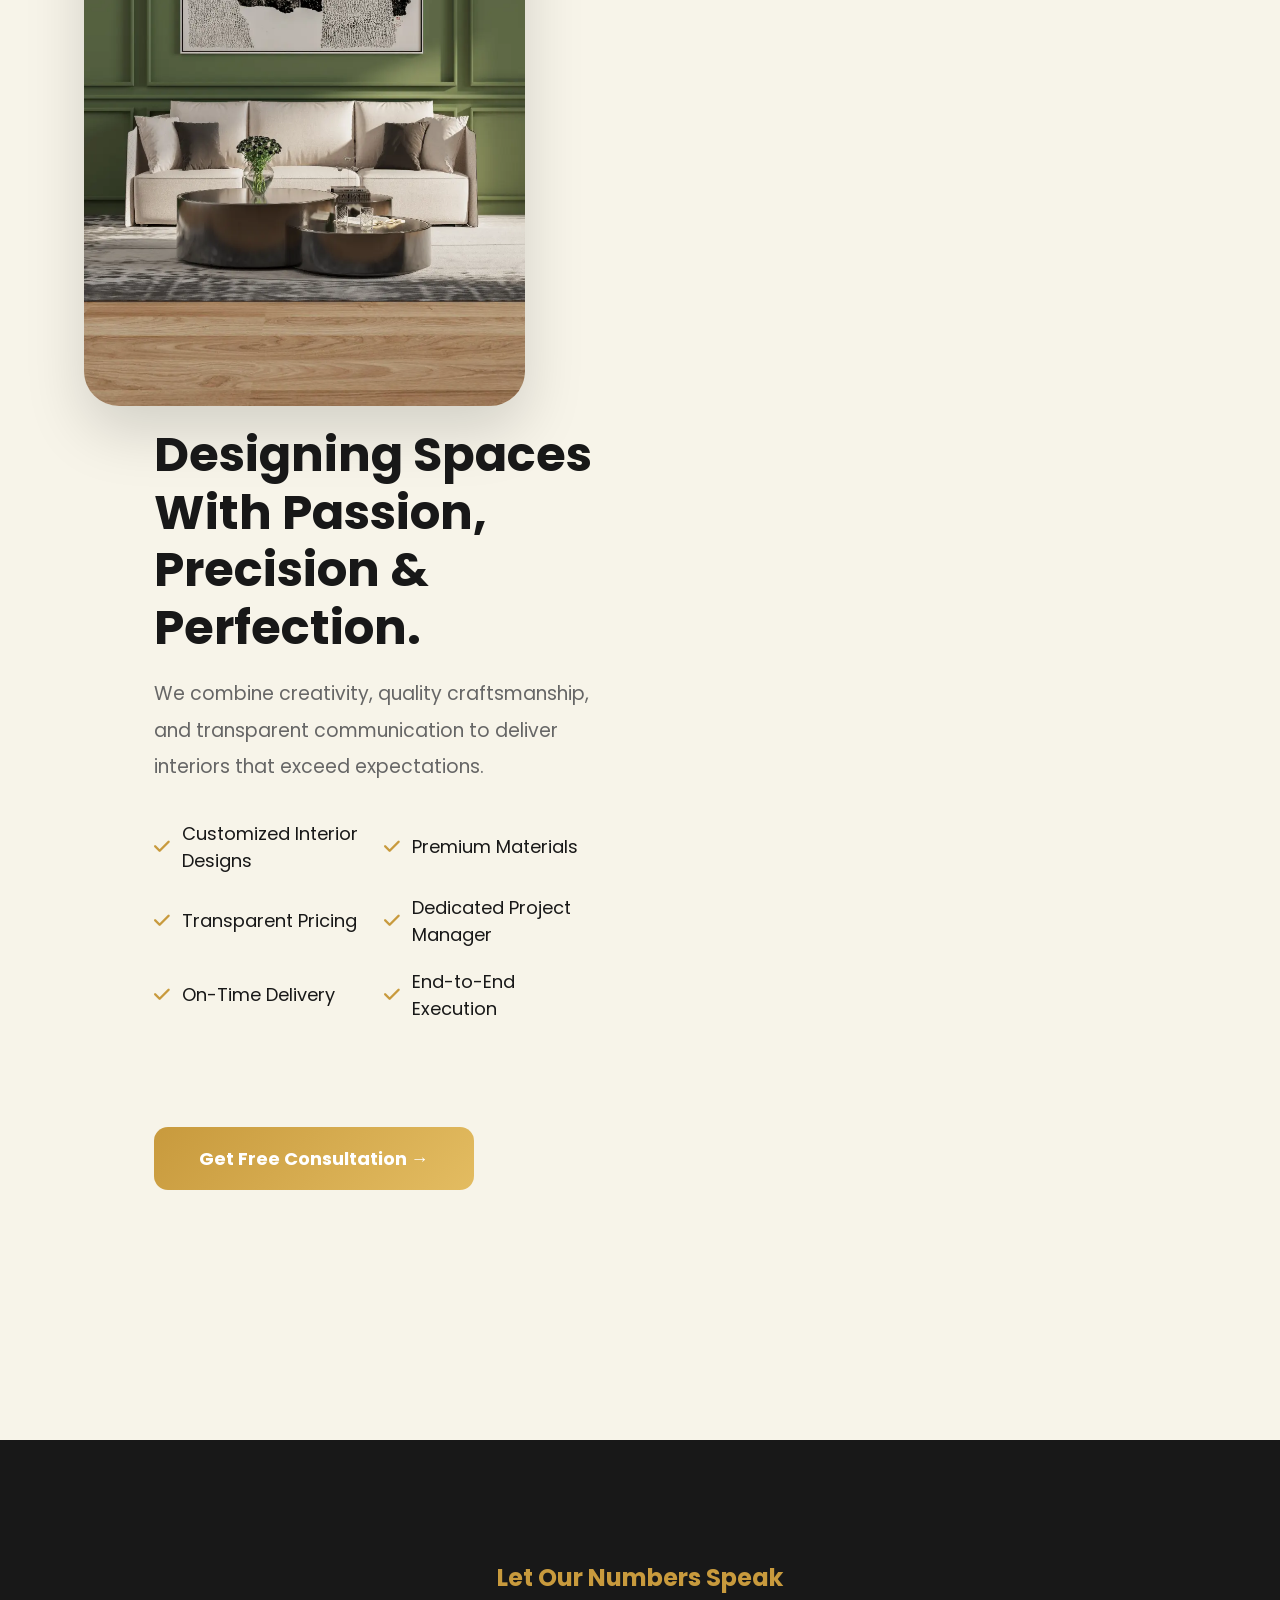
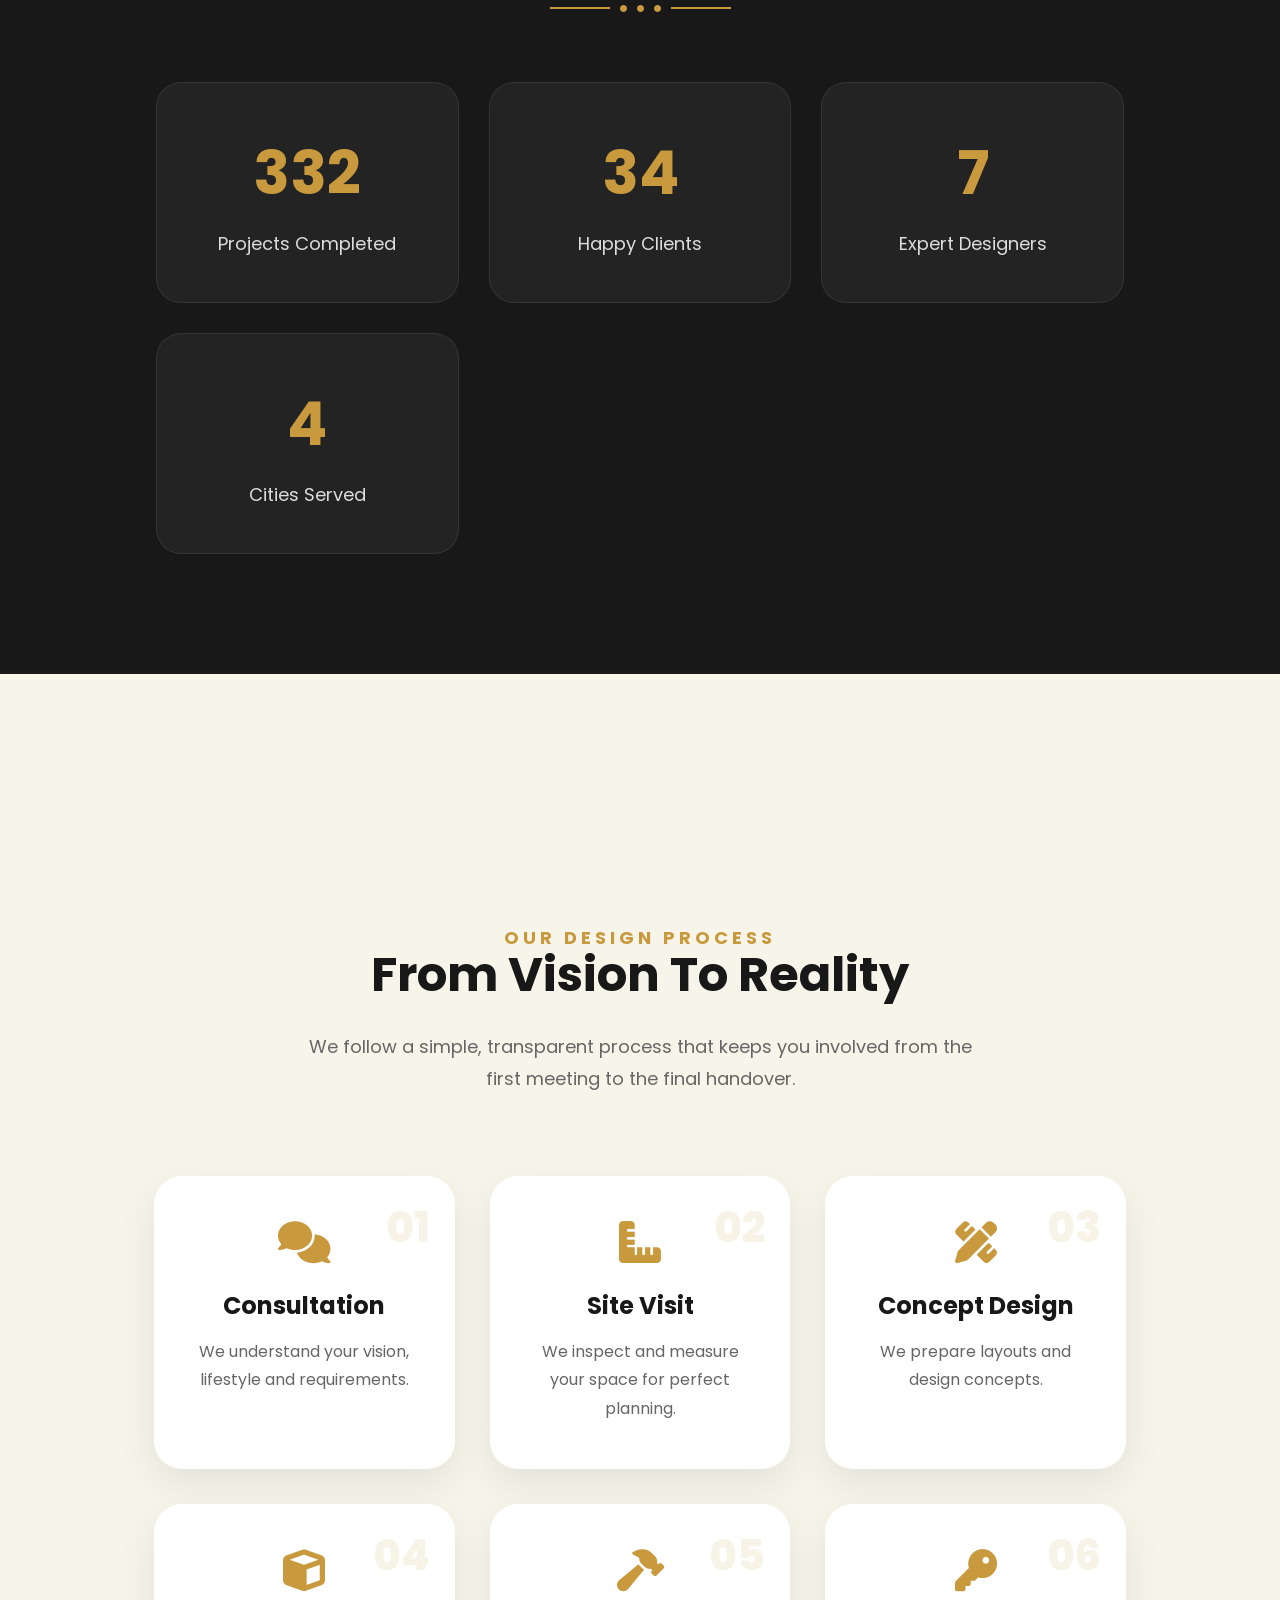
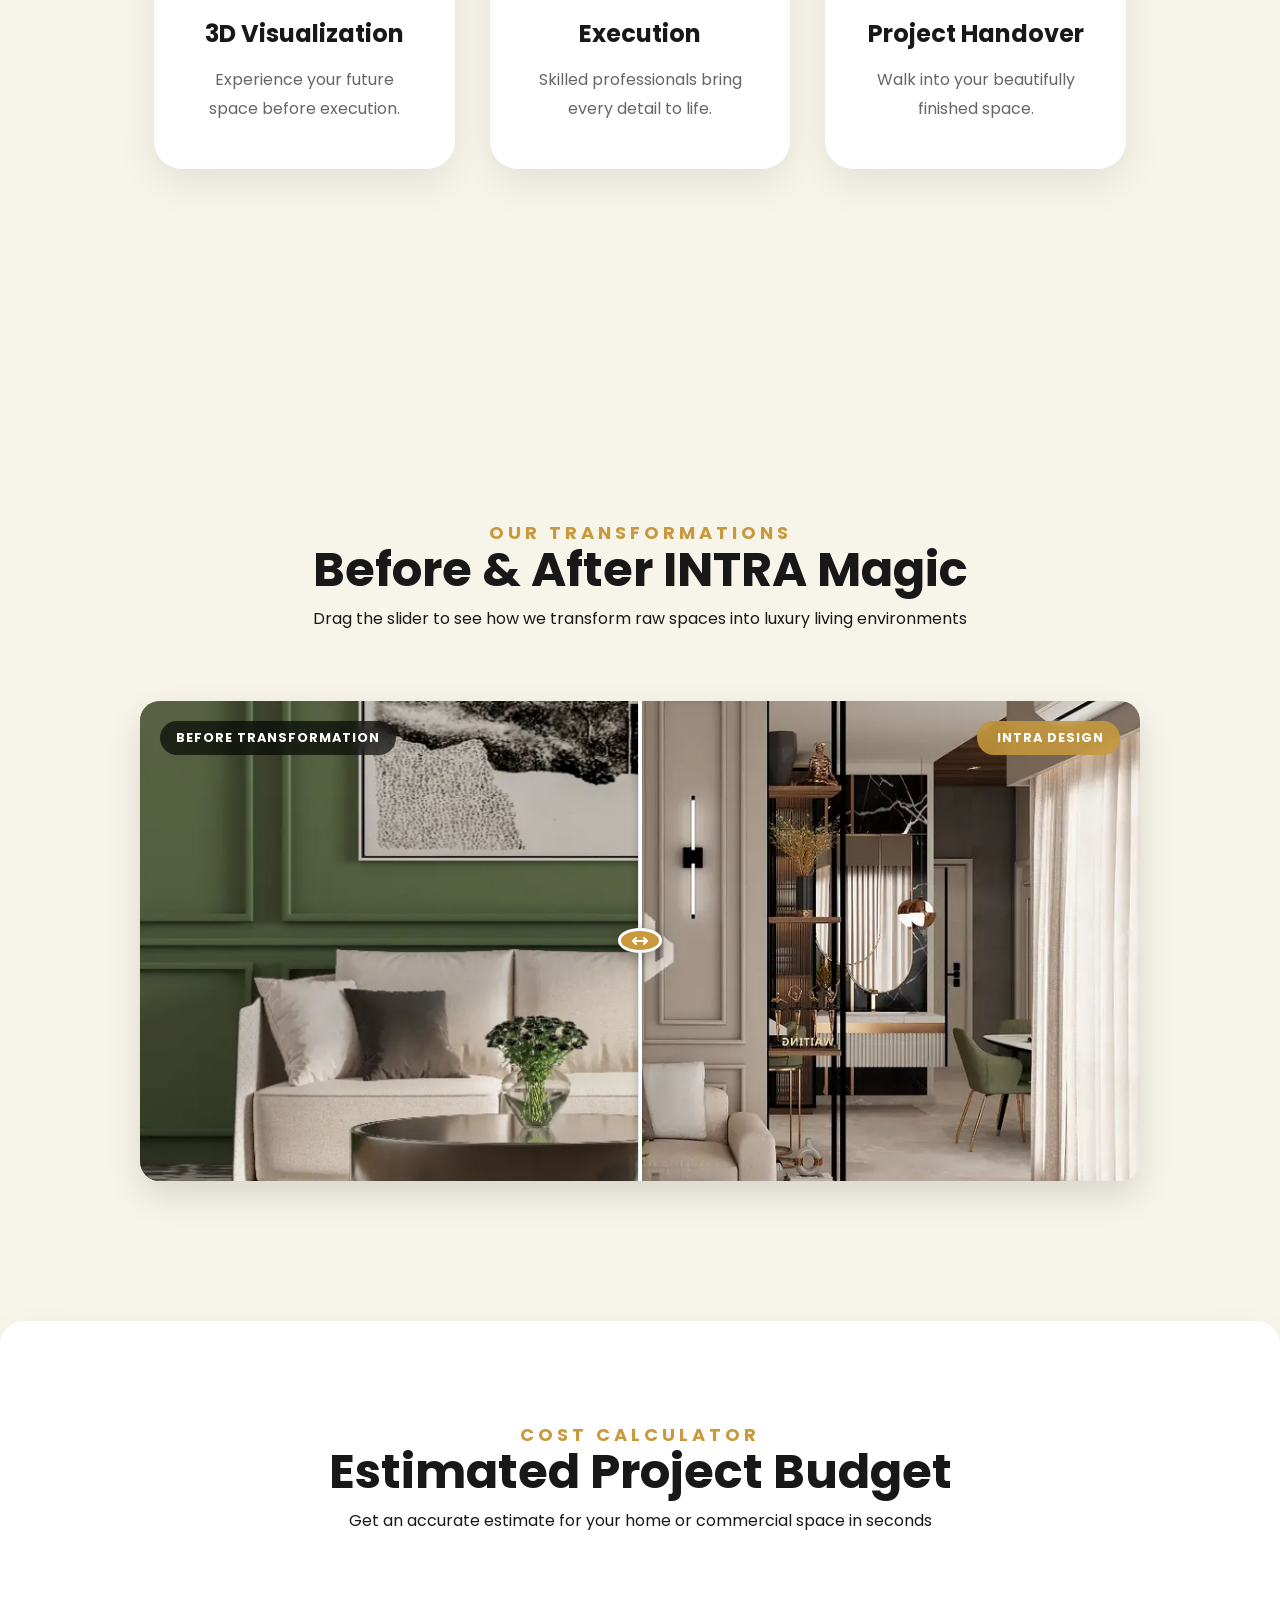
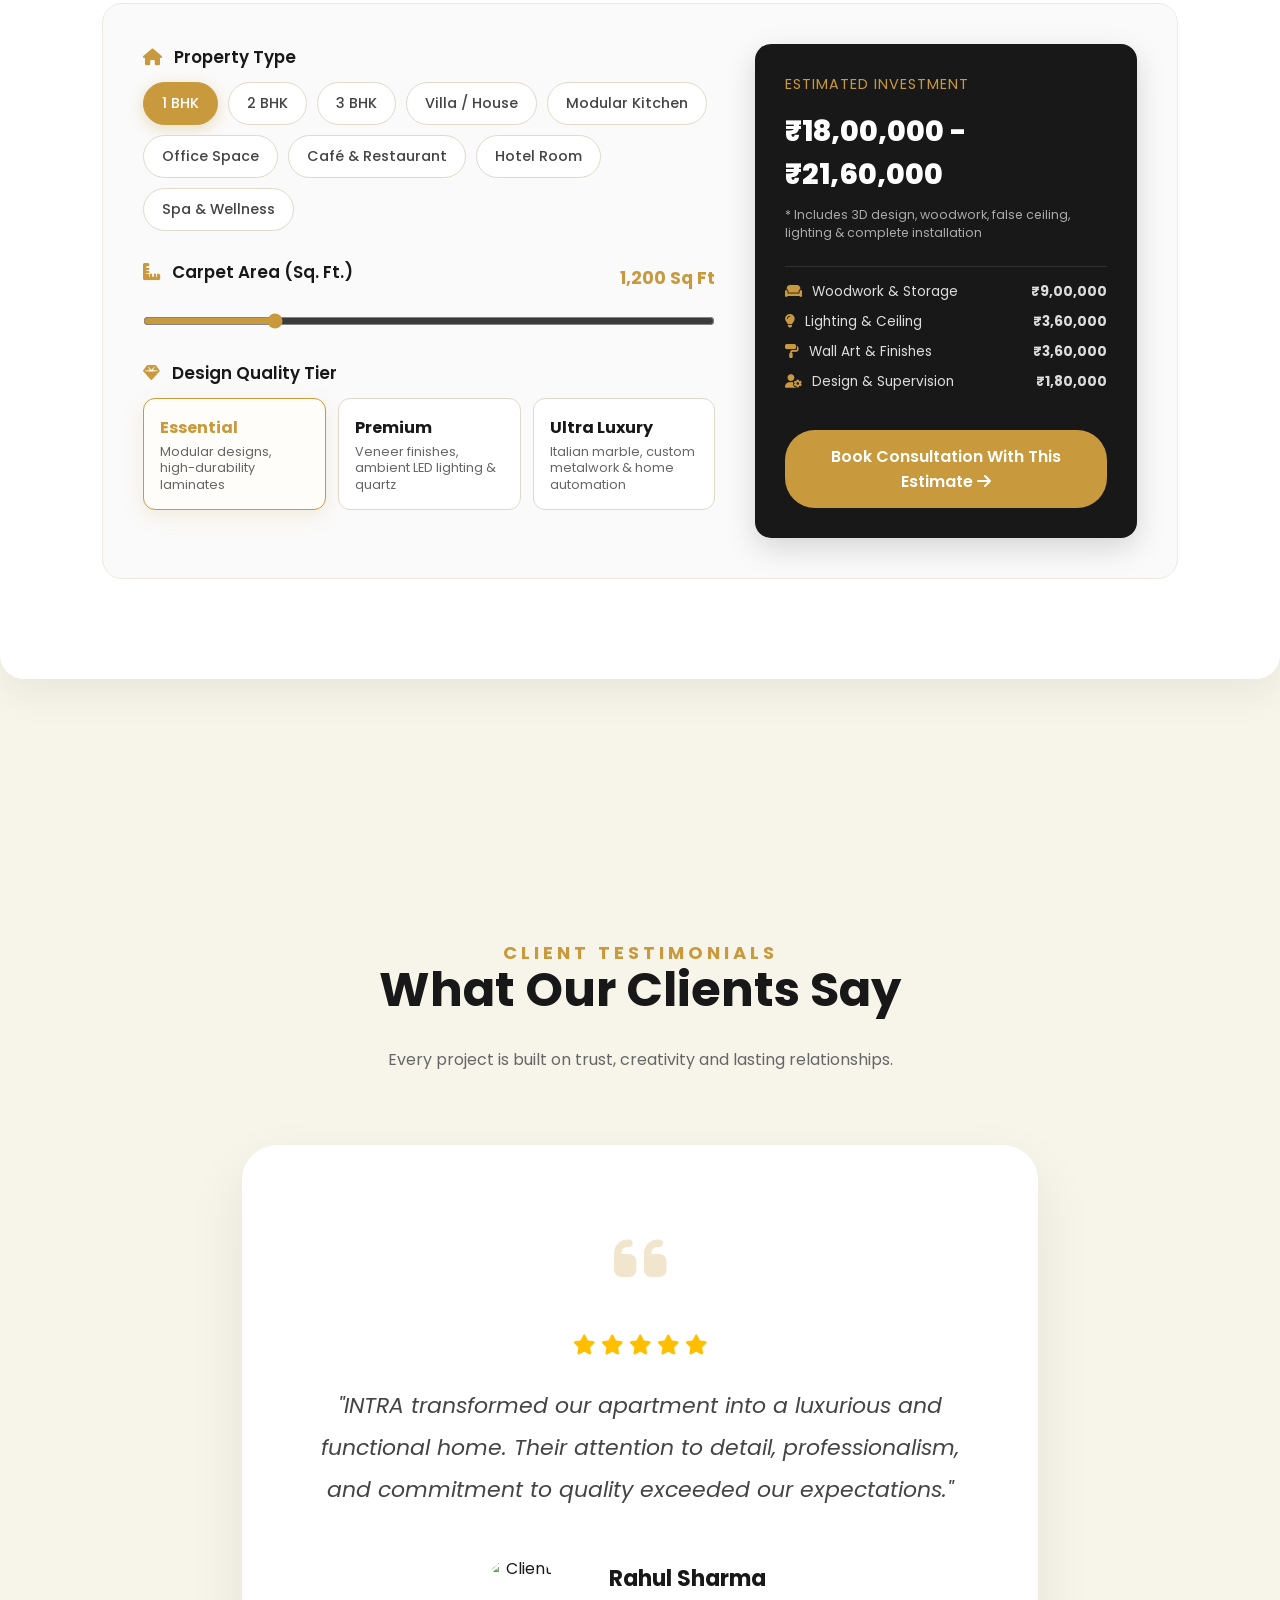
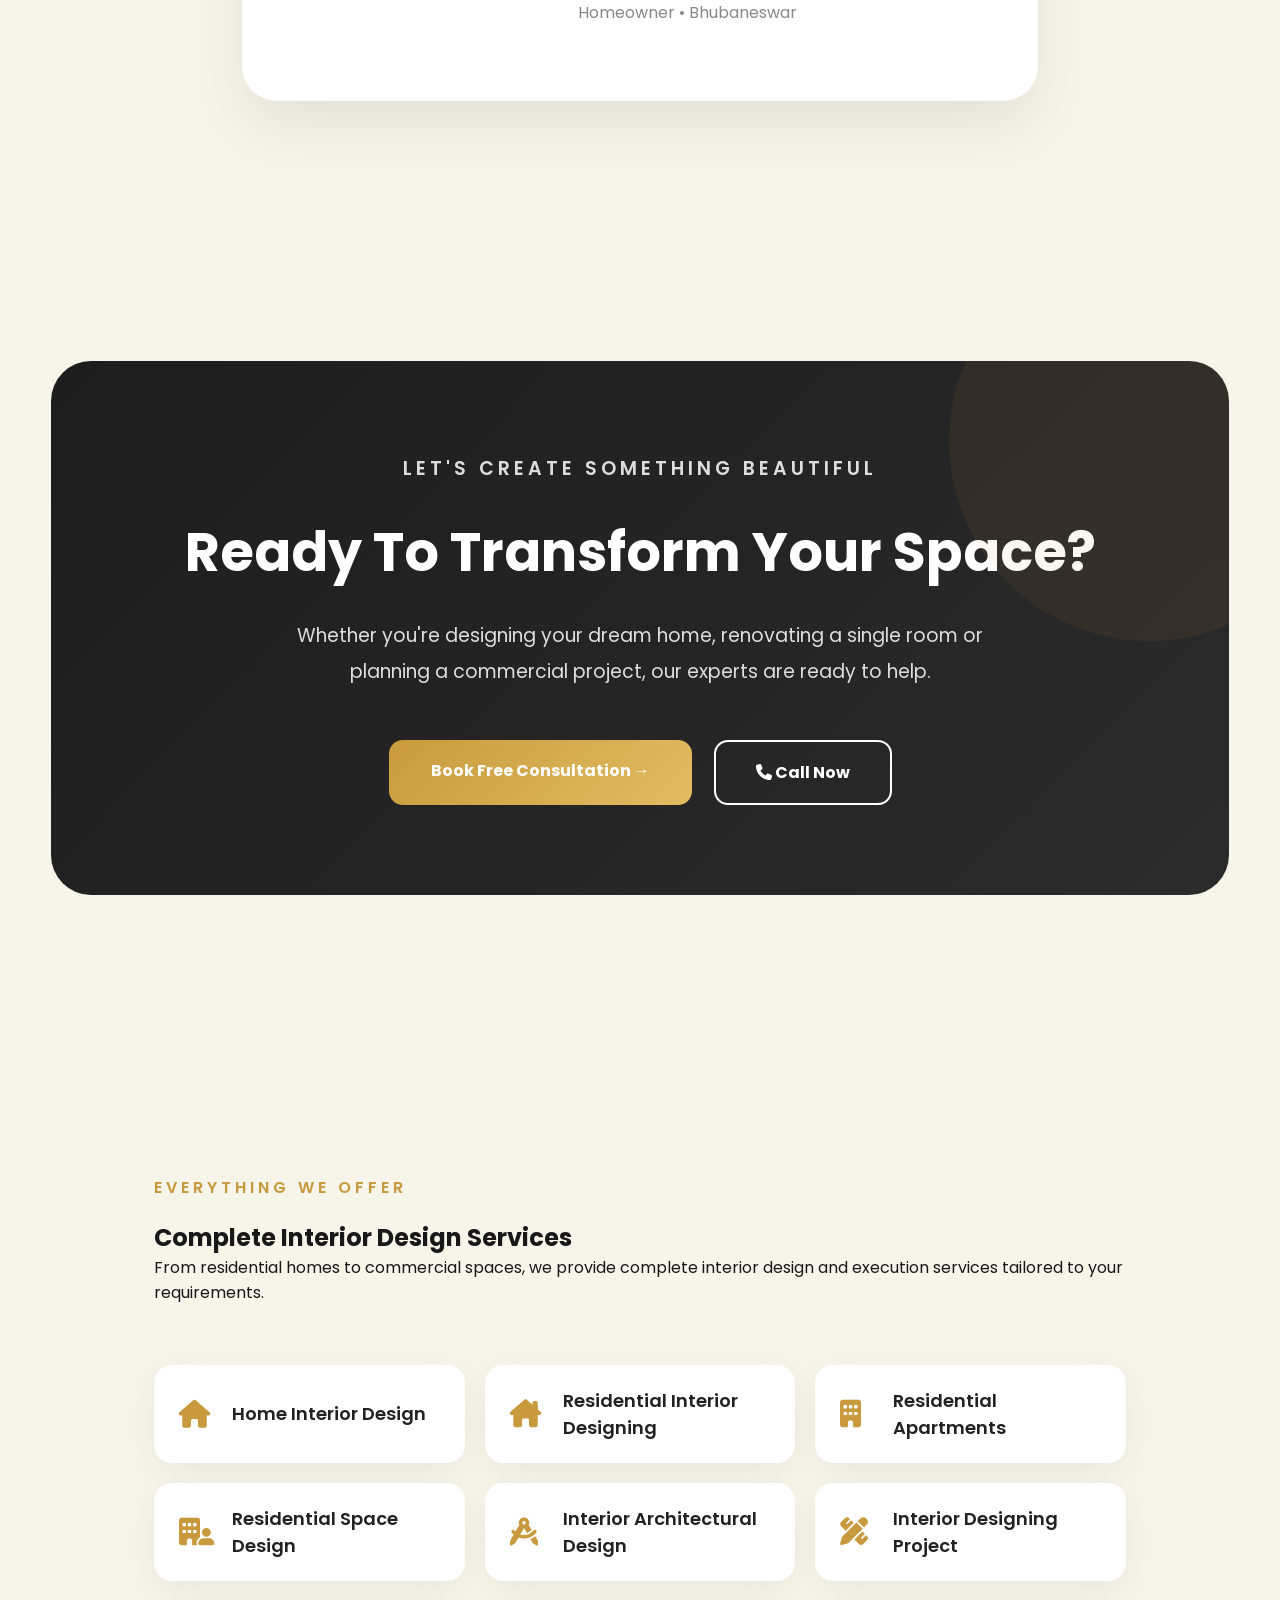
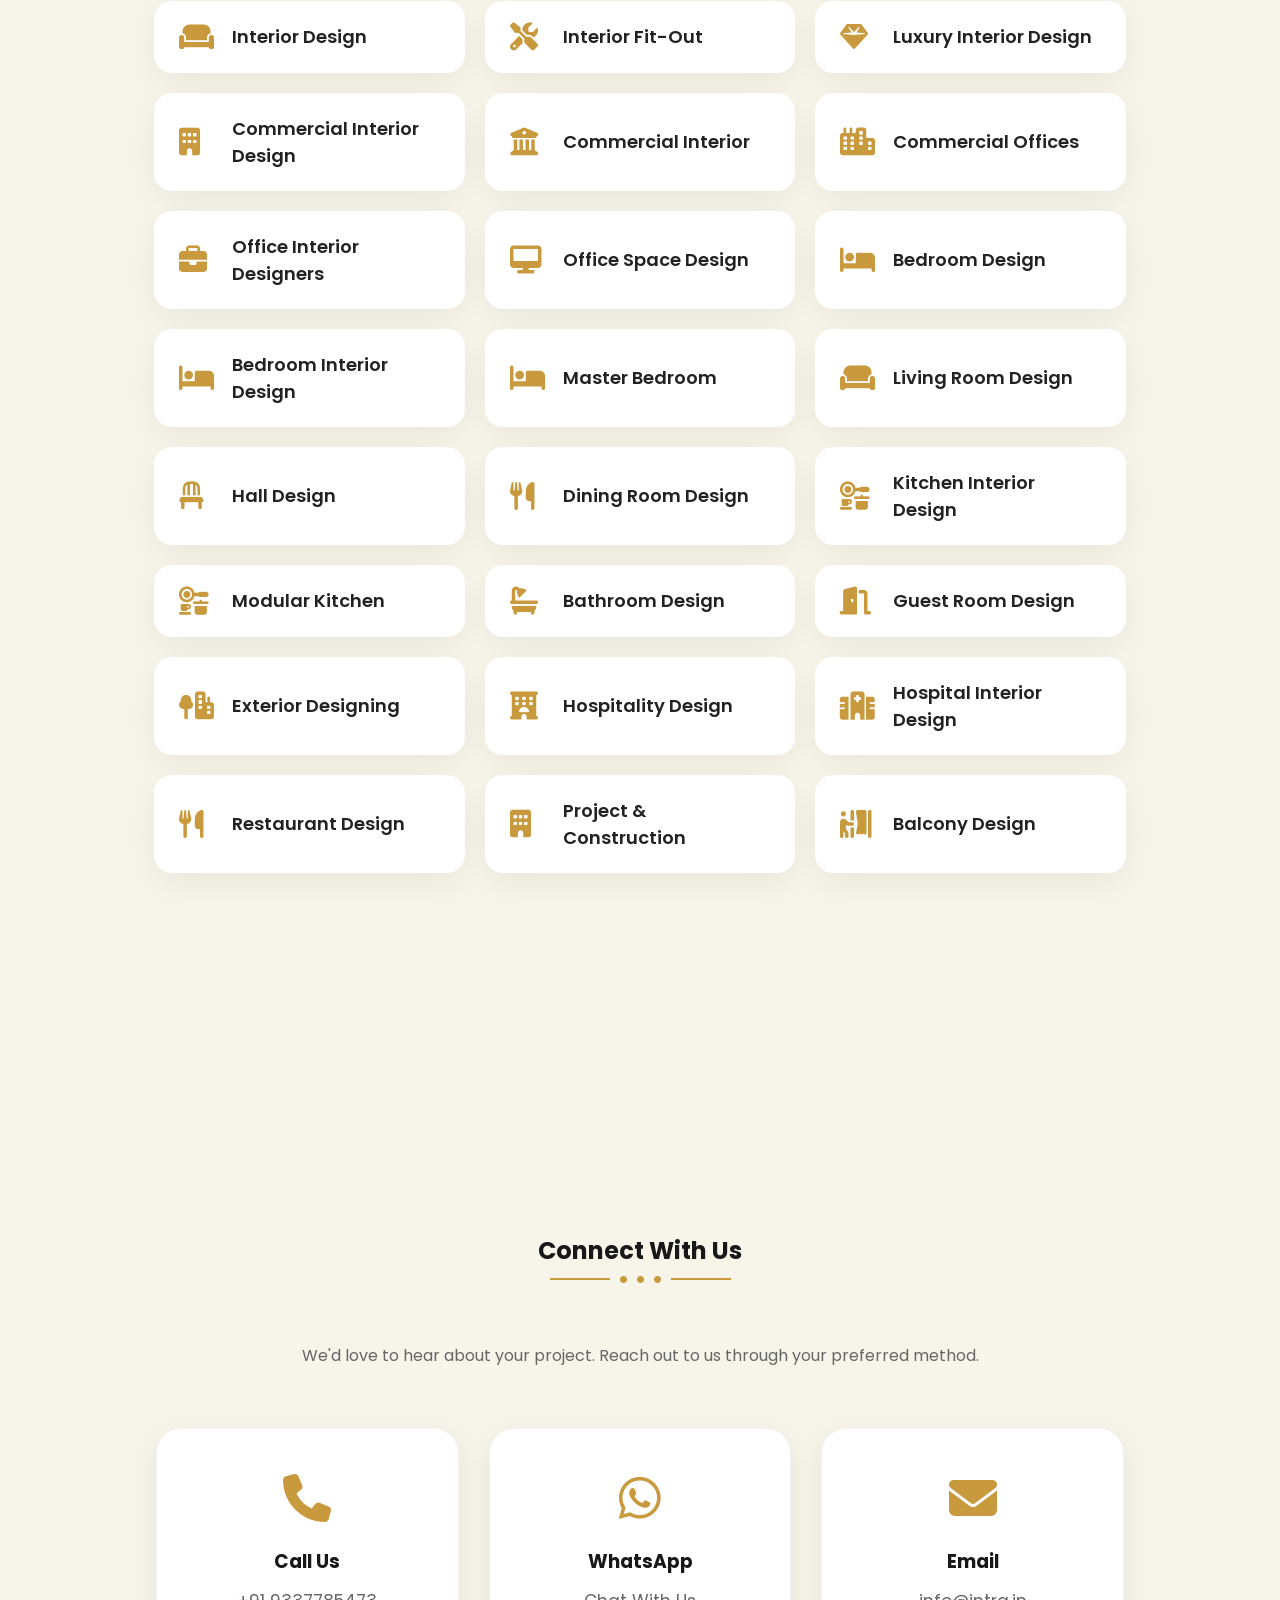
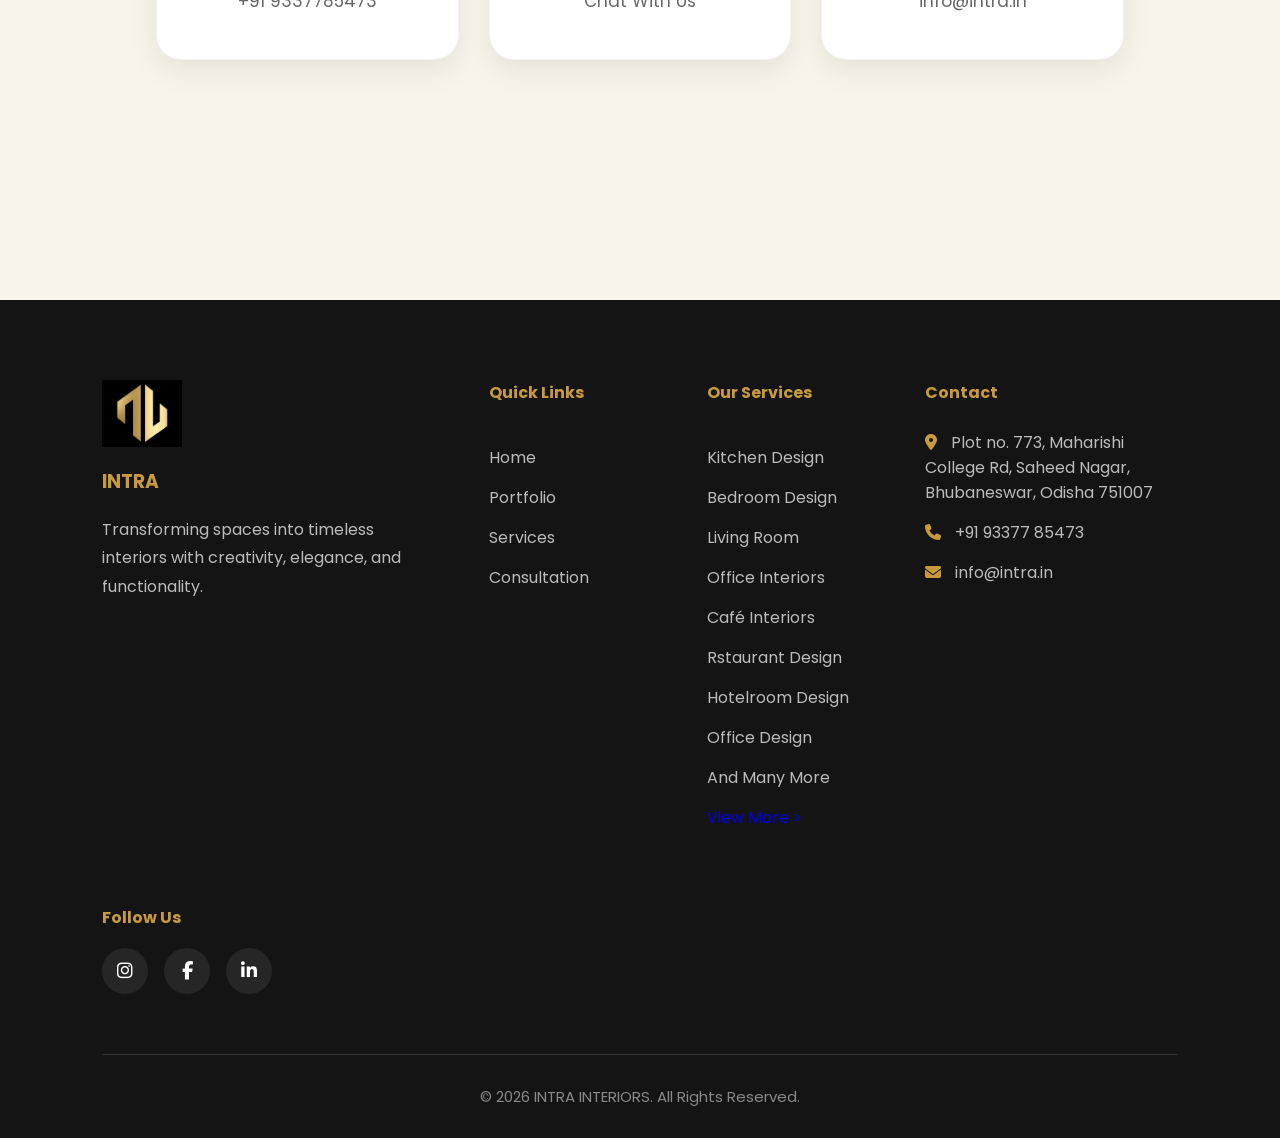
==== commit 2a019c93: "Add files via upload" ====
--- a/index.html
+++ b/index.html
@@ -347,16 +347,17 @@
             <p class="small-title">
                 WHY CHOOSE INTRA
             </p>
+            <div class="why-image">
+
+                <img src="living/living2.jpeg" alt="Interior Design">
+
+            </div>
 
             <h2>
                 Designing Spaces With Passion,
                 Precision & Perfection.
             </h2>
-            <div class="why-image">
-
-                <img src="living/living2.jpeg" alt="Interior Design">
-
-            </div>
+
 
             <p>
 
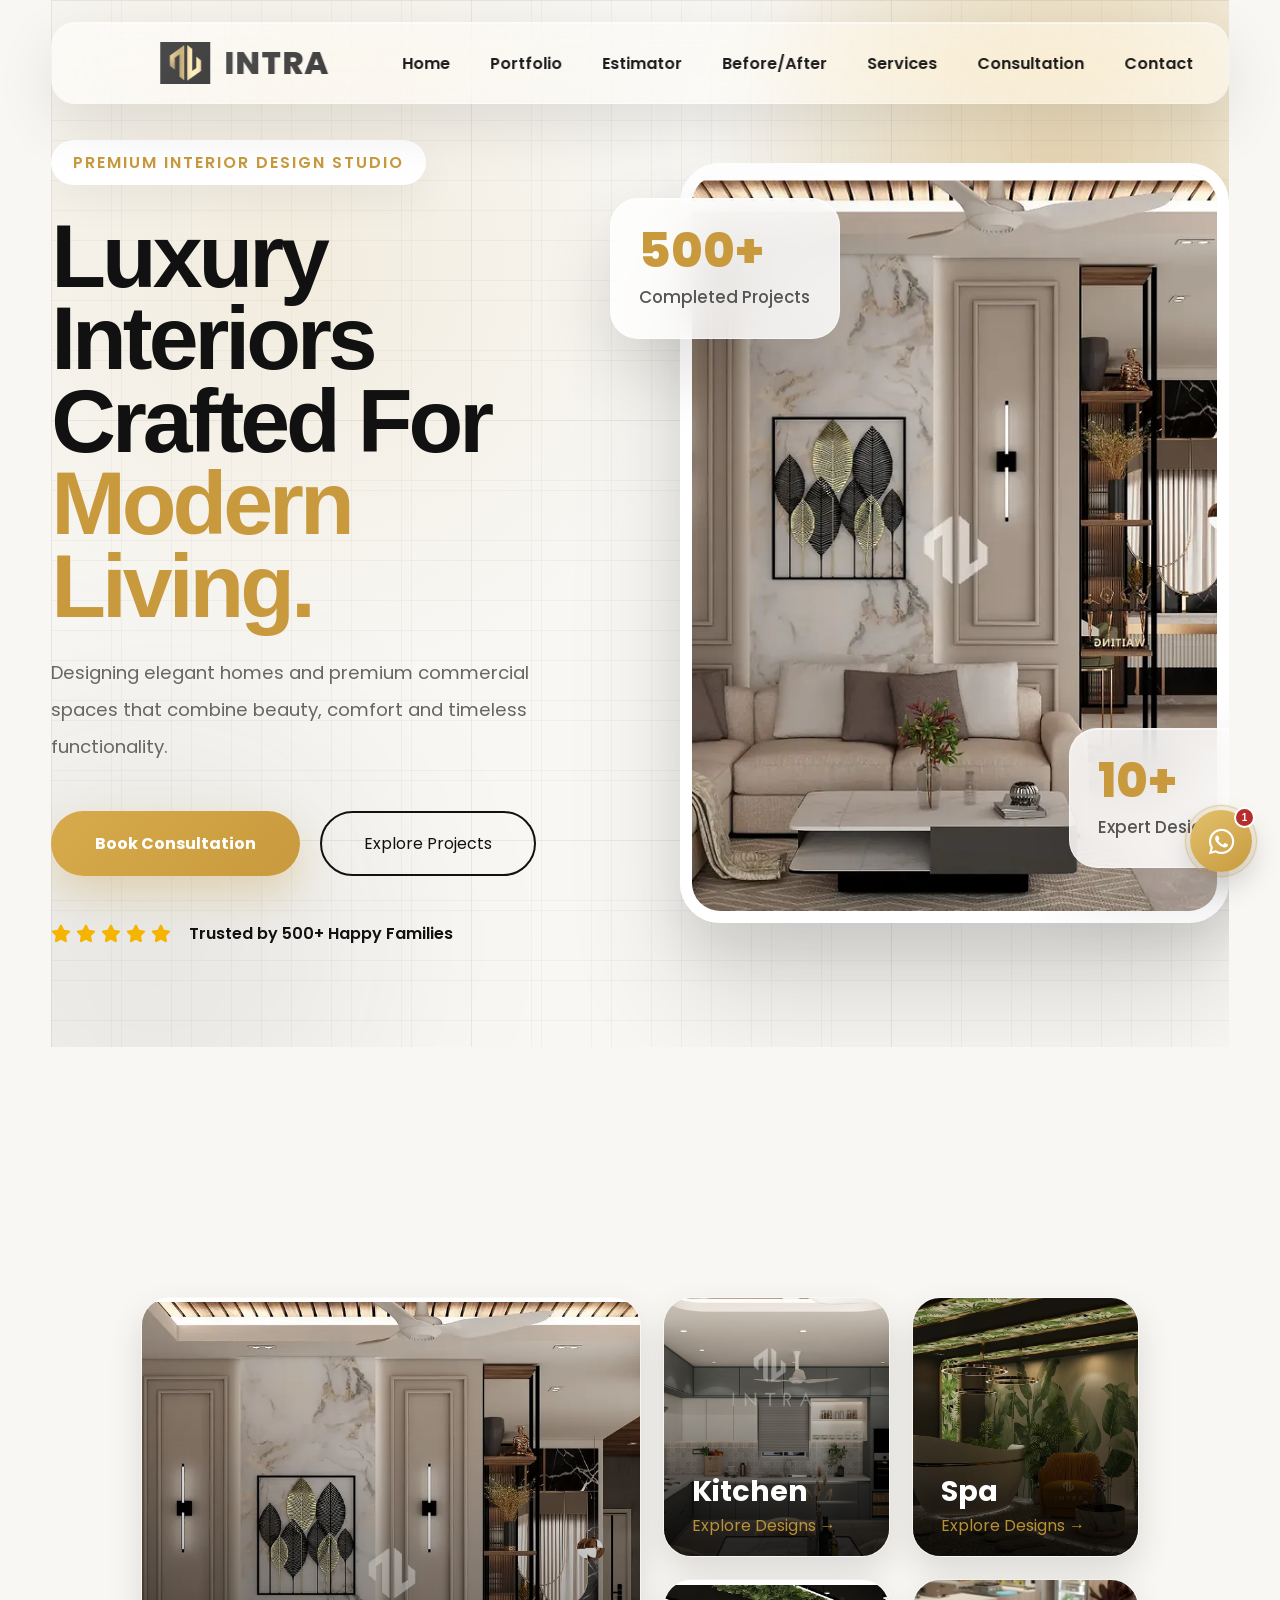
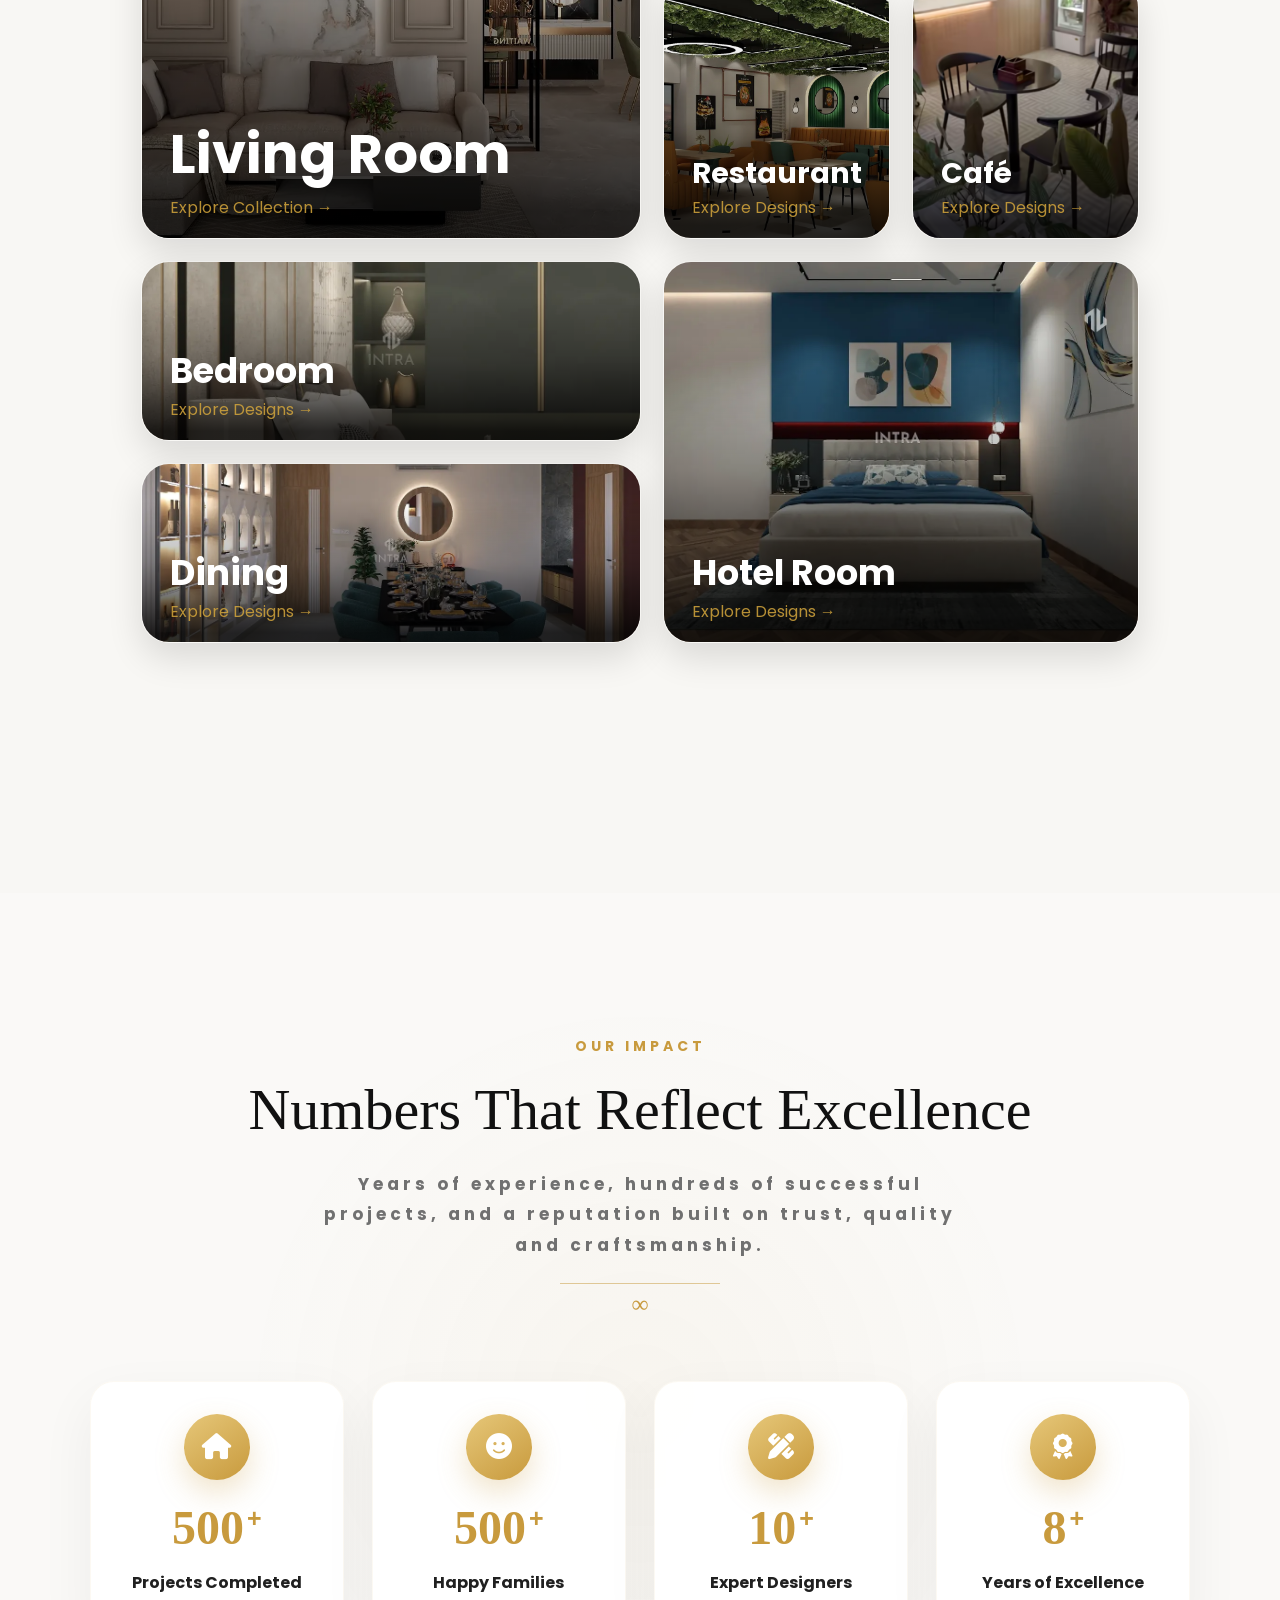
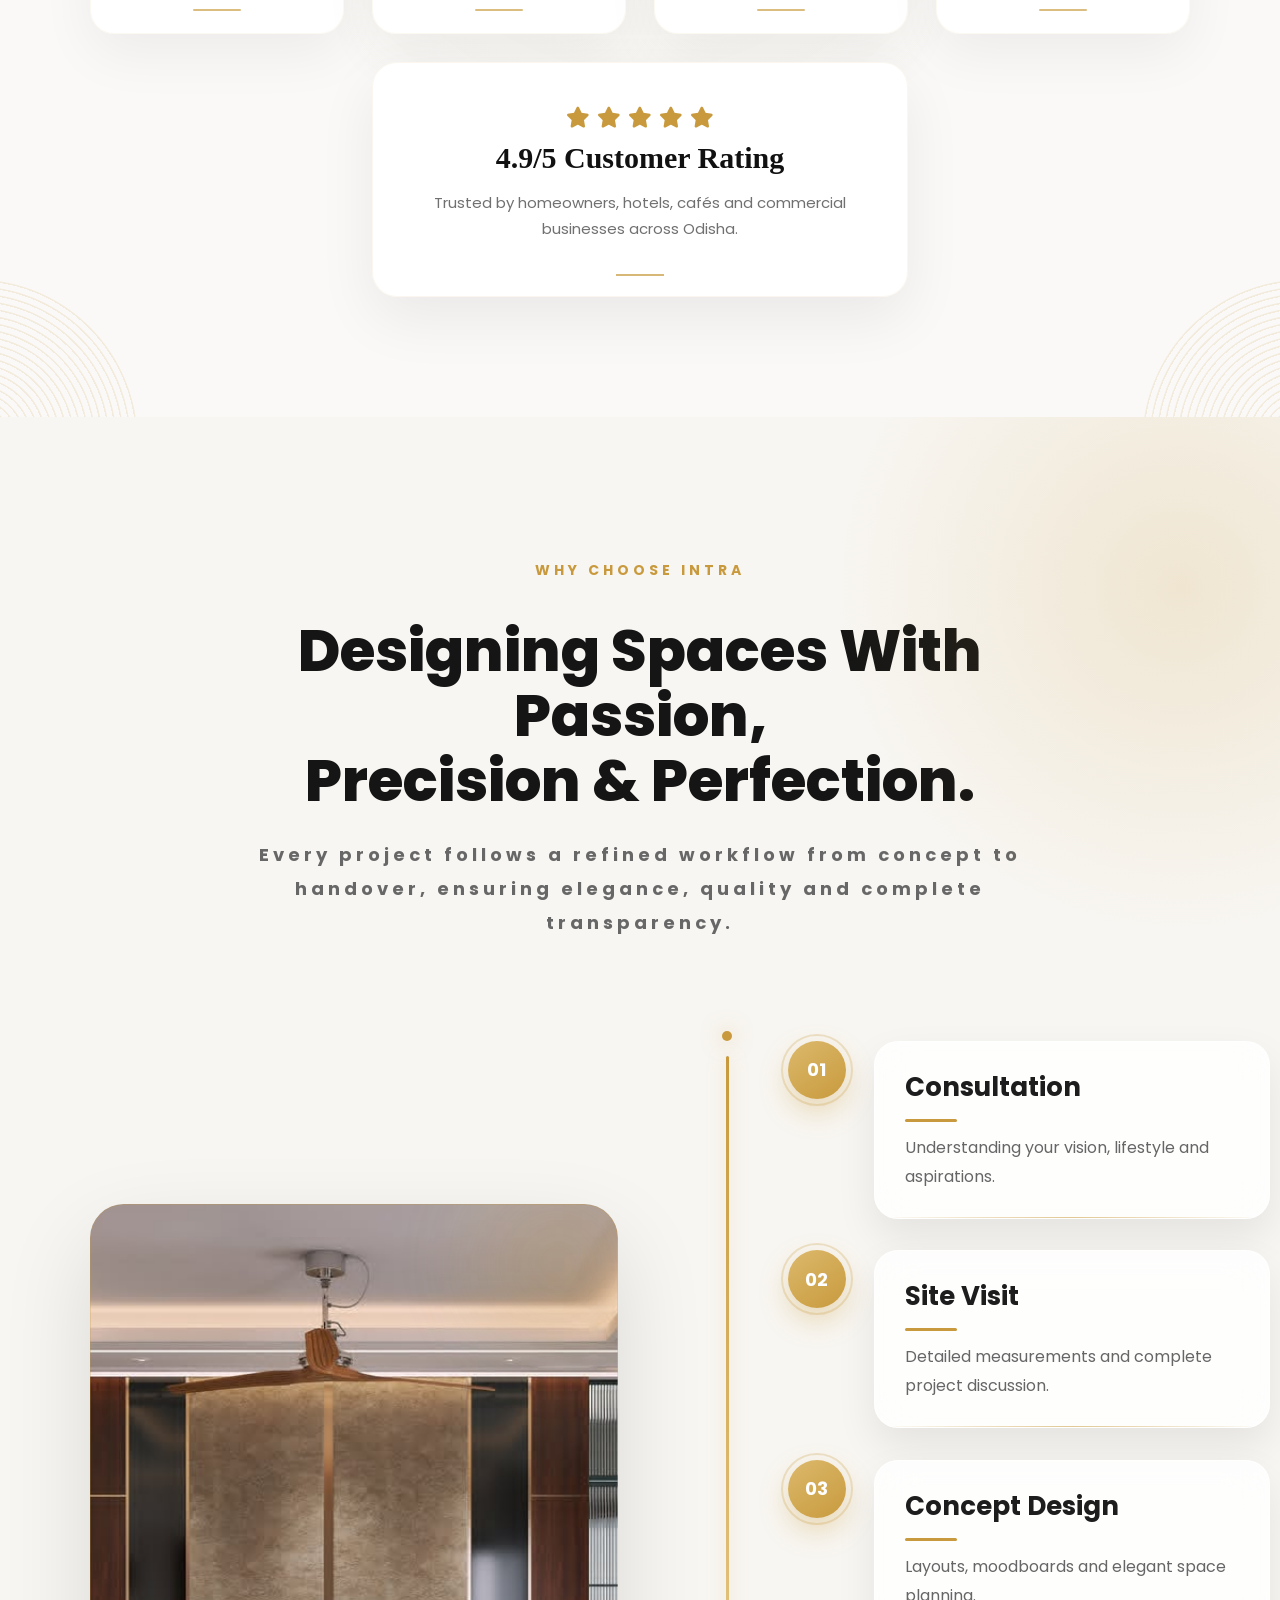
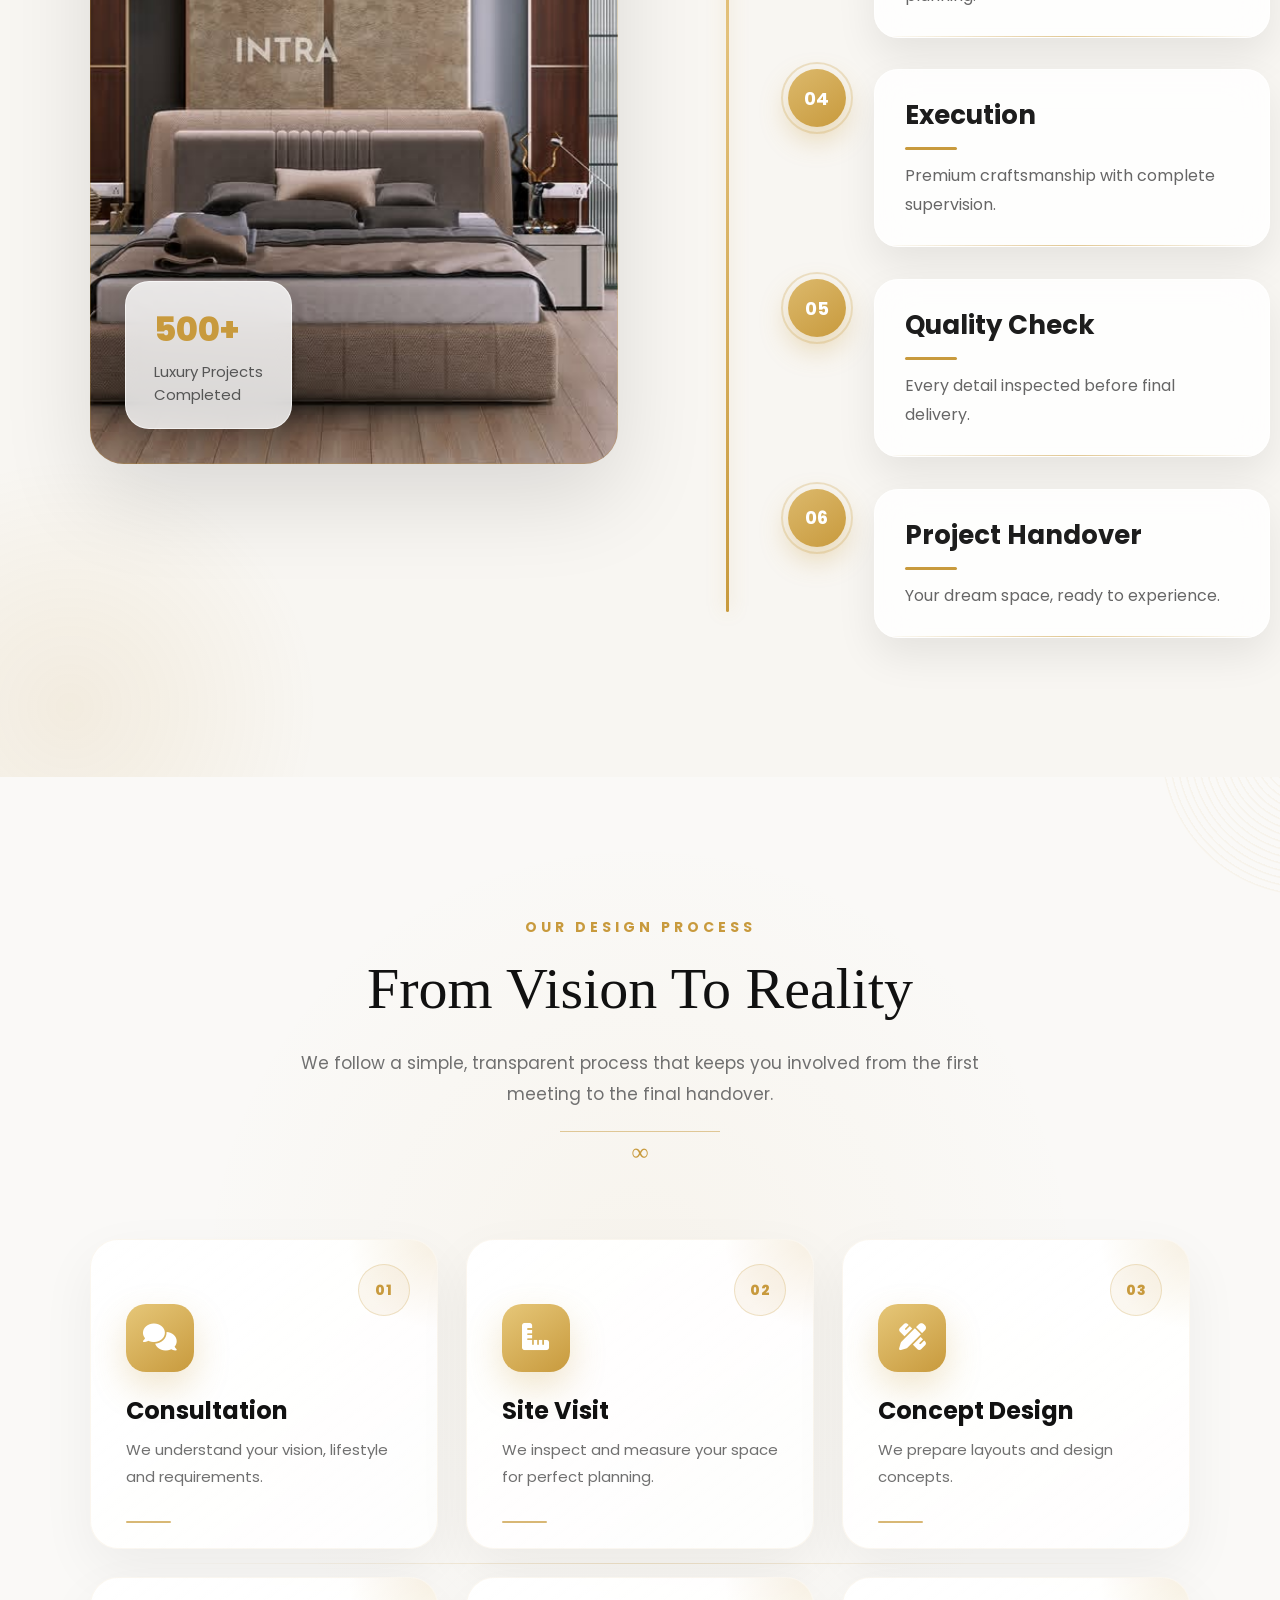
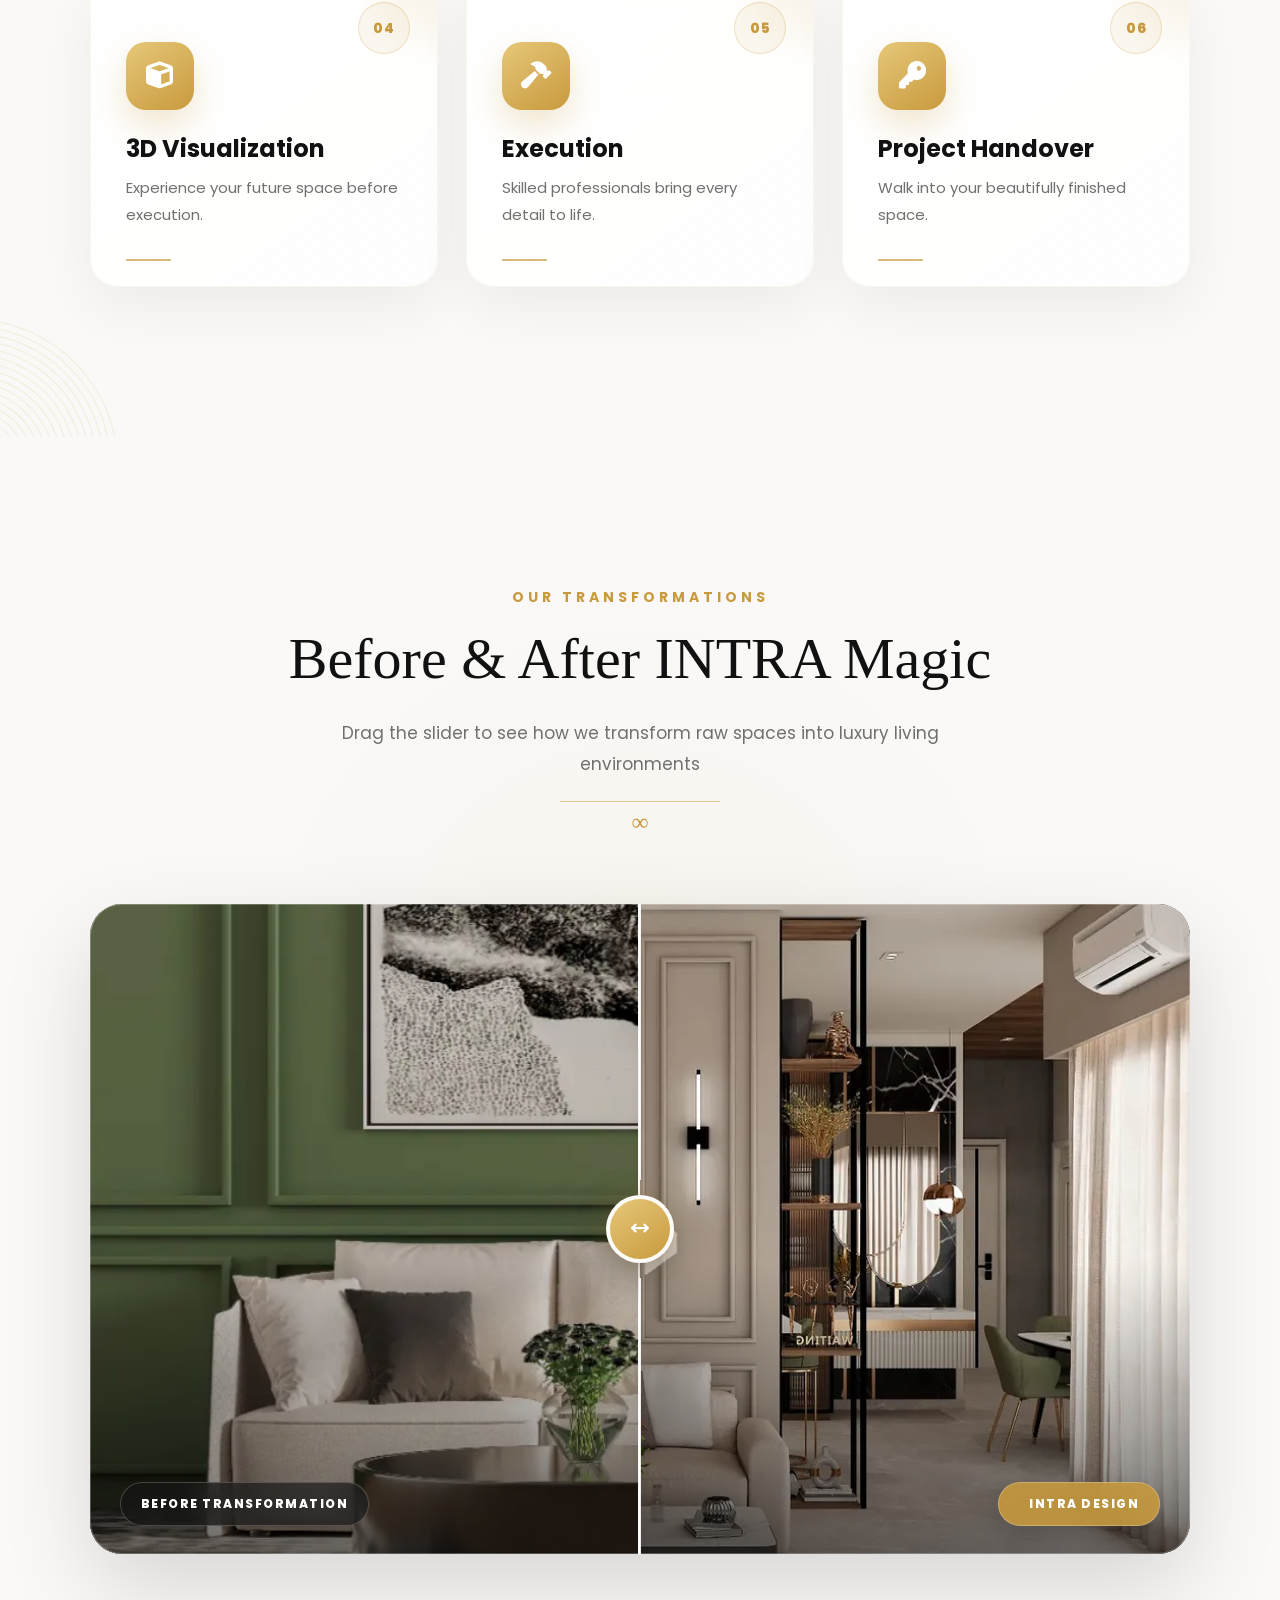
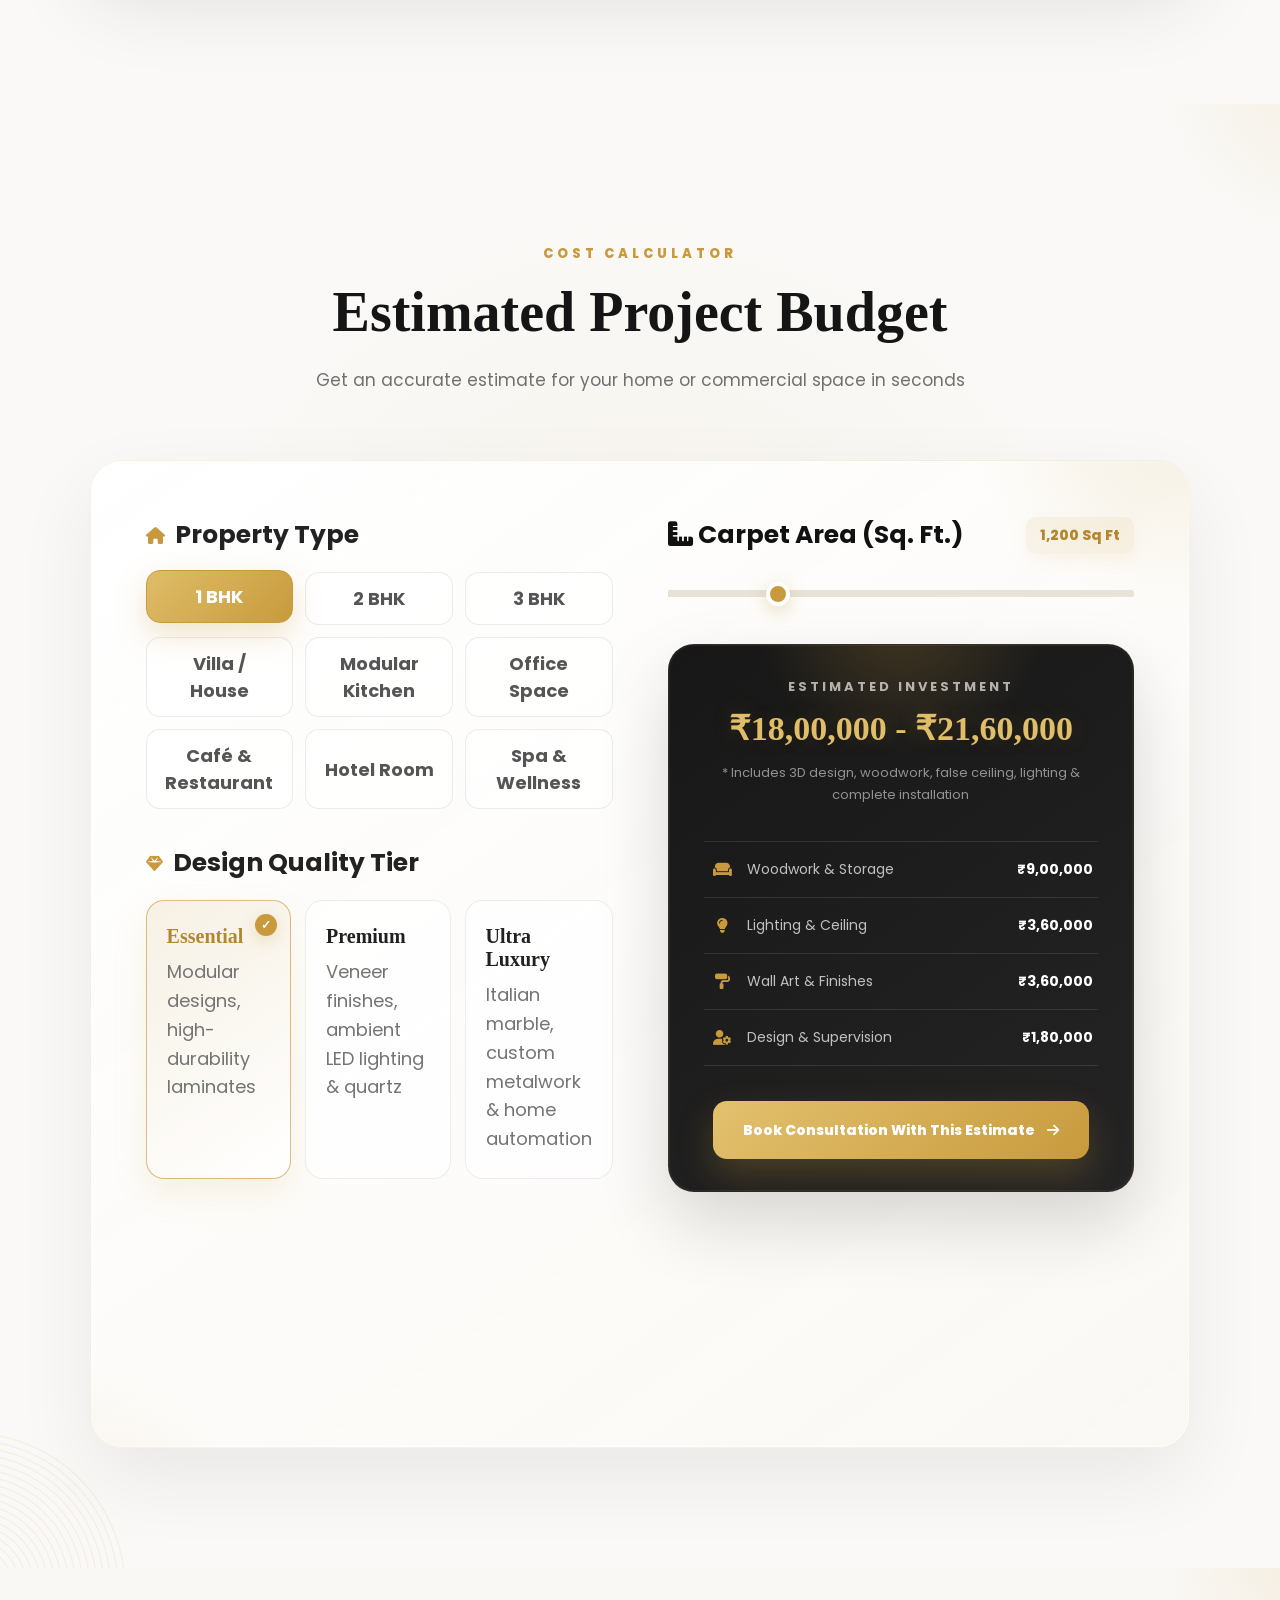
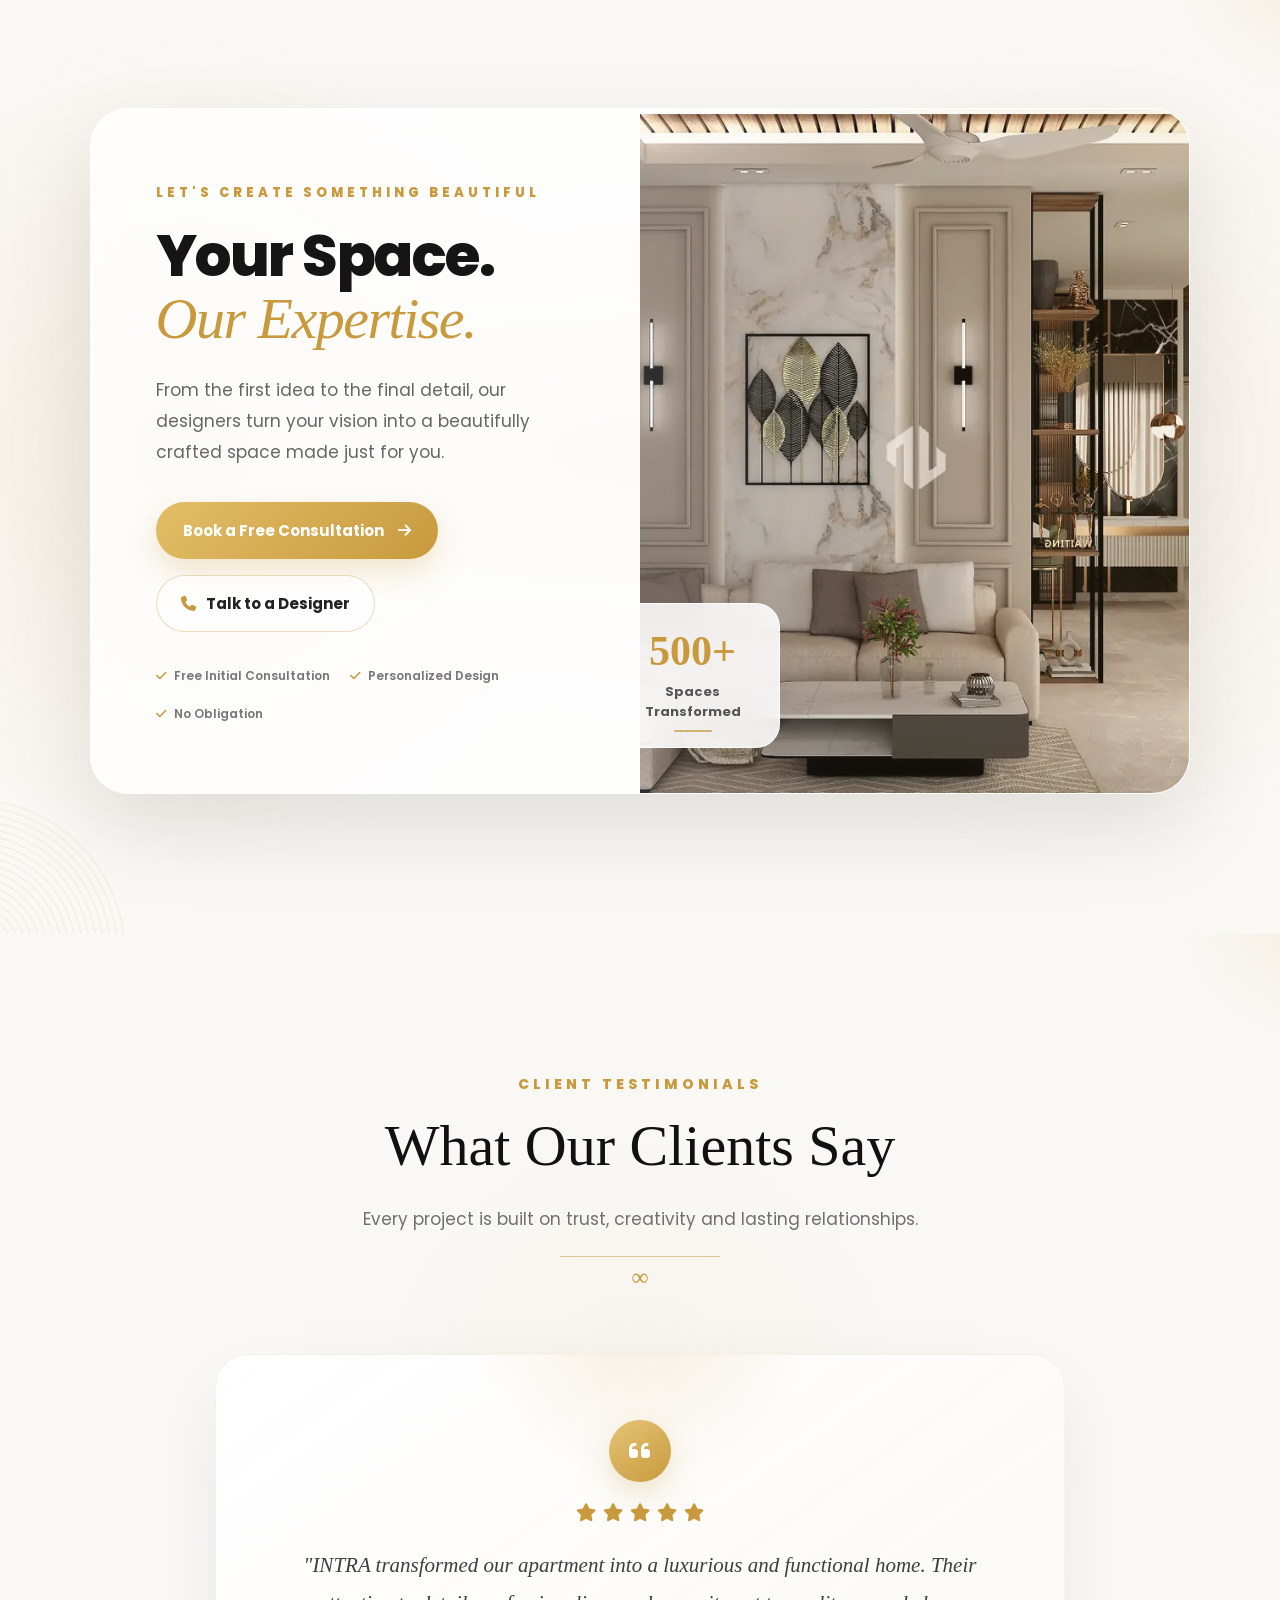
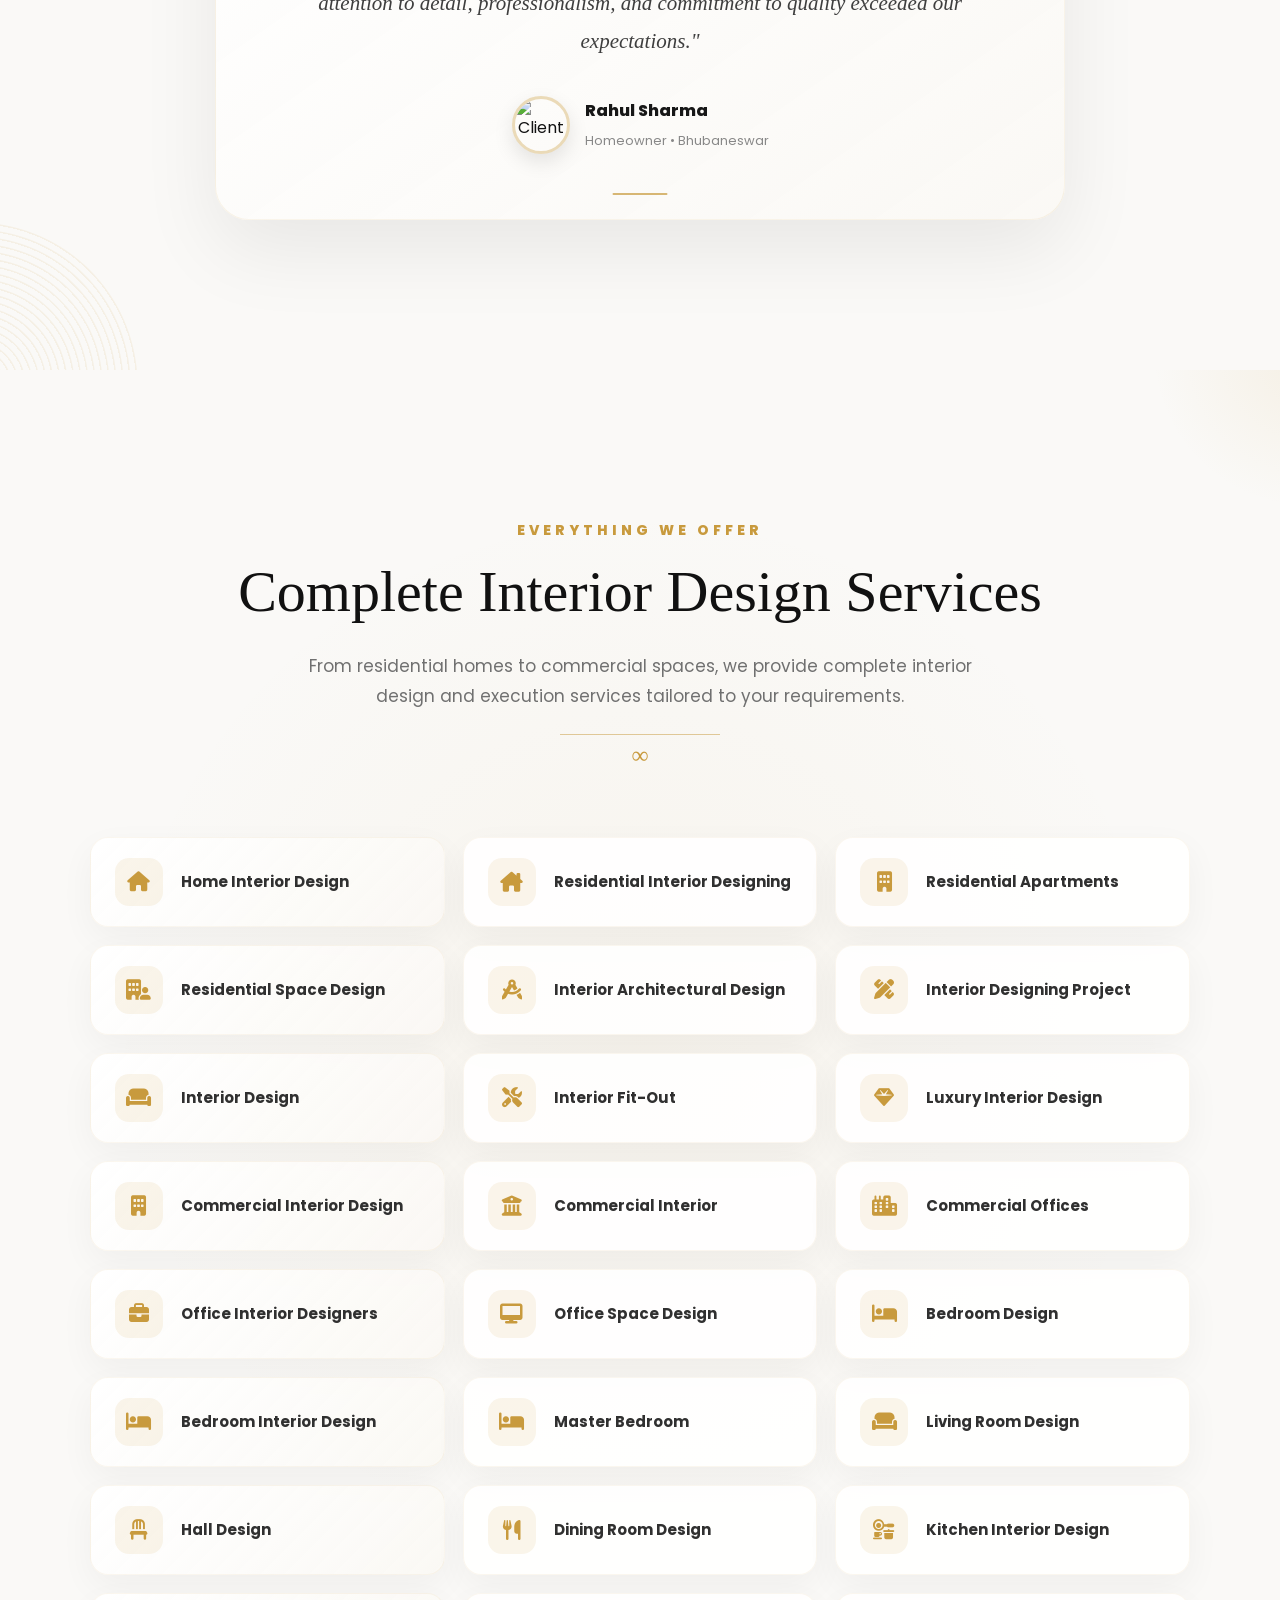
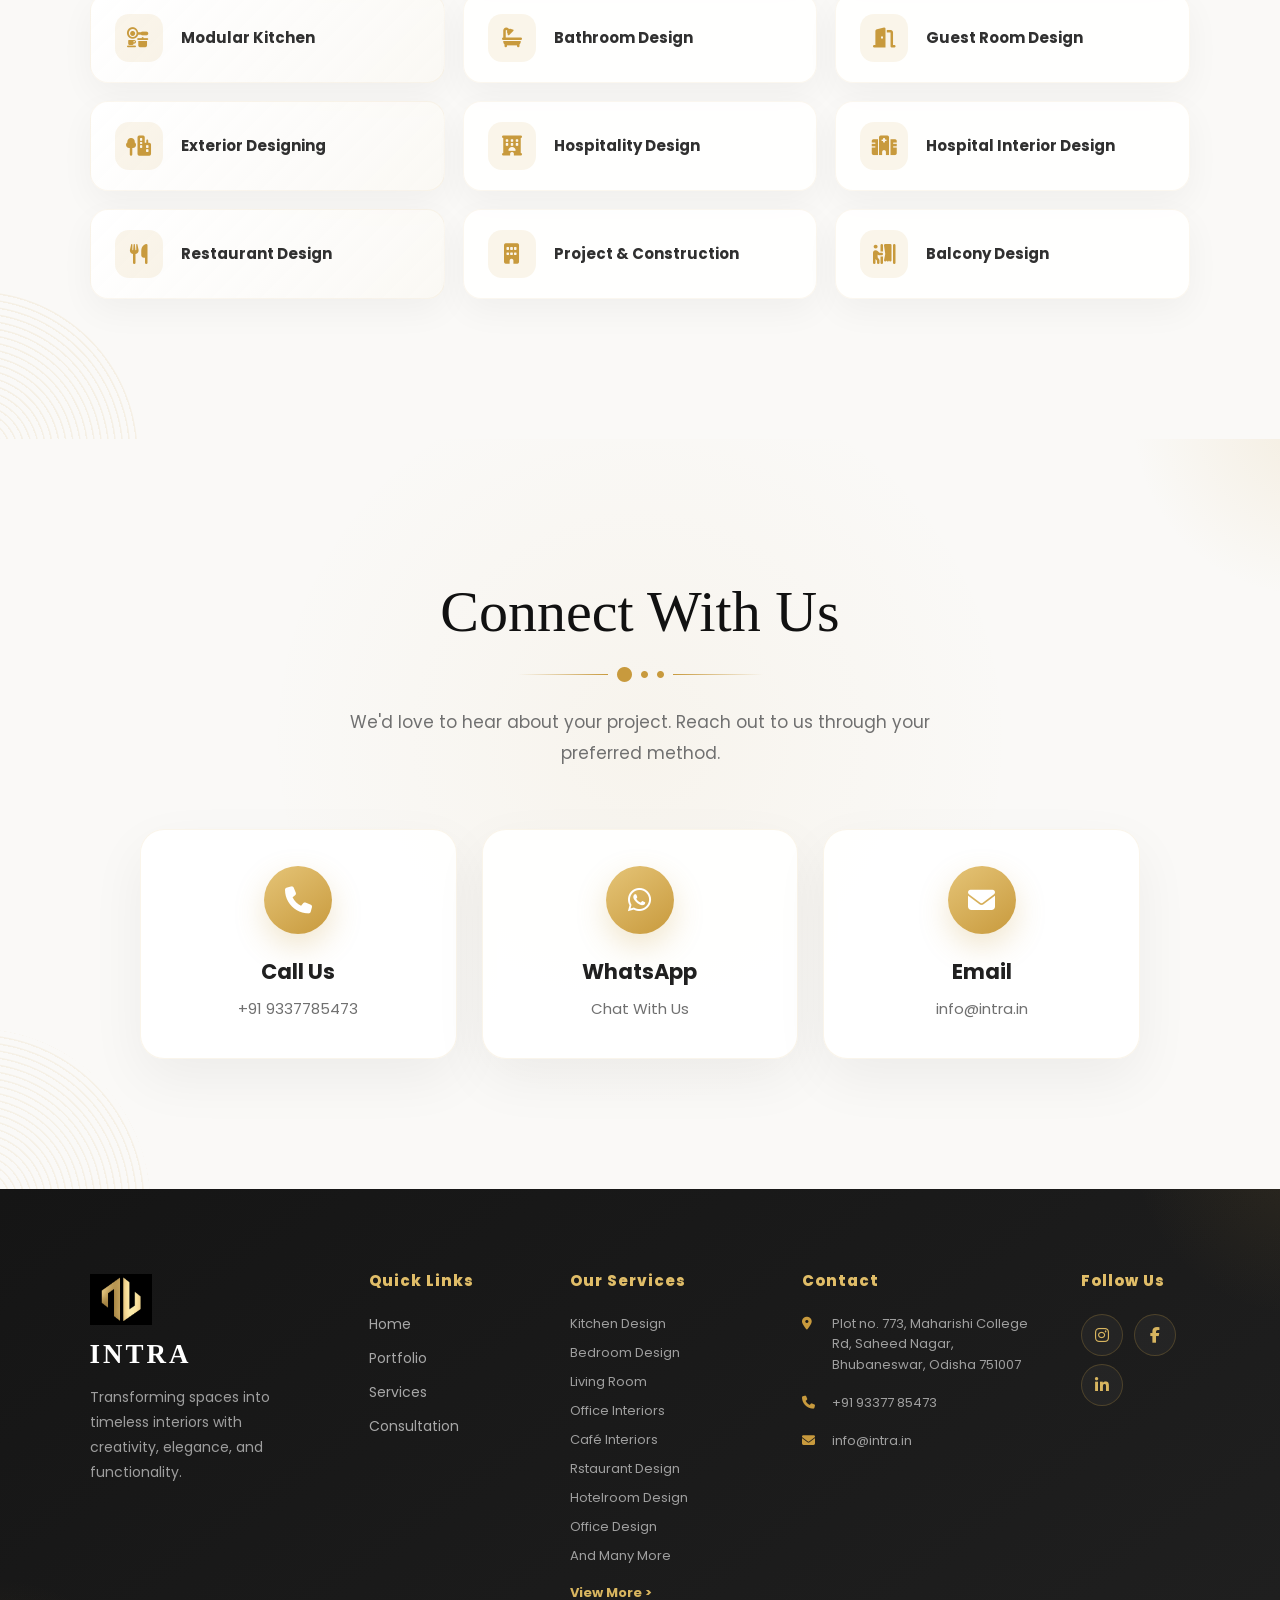
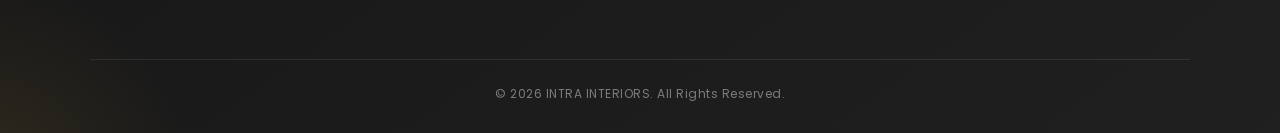
==== commit c3249bc9: "Add files via upload" ====
--- a/index.html
+++ b/index.html
@@ -3,7 +3,6 @@
 
 <head>
 
-    <title>INTRA</title>
 
     <meta charset="UTF-8">
 
@@ -85,12 +84,10 @@
 </script>
 
     <link rel="stylesheet" href="style.css">
-
+    <link rel="stylesheet" href="home.css">
     <link rel="stylesheet" href="responsive.css">
 
-
     <link rel="stylesheet" href="https://cdnjs.cloudflare.com/ajax/libs/font-awesome/6.5.2/css/all.min.css">
-
     <link rel="stylesheet" href="https://unpkg.com/aos@2.3.4/dist/aos.css">
 
 </head>
@@ -118,7 +115,7 @@
 
         <div class="nav-links">
 
-            <a href="#">Home</a>
+            <a href="#" class="active">Home</a>
             <a href="#services">Portfolio</a>
             <a href="#estimator">Estimator</a>
             <a href="#transformation">Before/After</a>
@@ -138,37 +135,43 @@
     </nav>
     <section class="hero" id="home">
 
-        <div class="hero-content">
-
-            <p class="hero-tag">
-                PREMIUM INTERIOR STUDIO
+        <div class="hero-bg">
+            <div class="blob blob1"></div>
+            <div class="blob blob2"></div>
+            <div class="grid-pattern"></div>
+        </div>
+
+        <div class="hero-left">
+
+            <span class="hero-tag">
+                PREMIUM INTERIOR DESIGN STUDIO
+            </span>
+
+            <h1>
+                Luxury Interiors
+                <br>
+                Crafted For
+                <span>Modern Living.</span>
+            </h1>
+
+            <p>
+                Designing elegant homes and premium commercial spaces
+                that combine beauty, comfort and timeless functionality.
             </p>
 
-            <h1>
-                Luxury Interior Design
-                <br>
-                For Modern Living
-            </h1>
-
-            <p class="hero-description">
-                From elegant homes to premium commercial spaces,
-                INTRA creates interiors that combine aesthetics,
-                comfort and functionality to perfectly match your lifestyle.
-            </p>
-
             <div class="hero-buttons">
 
-                <a href="consultation.html" class="hero-btn">
-                    Book Free Consultation
+                <a href="consultation.html" class="primary-btn">
+                    Book Consultation
                 </a>
 
-                <a href="#services" class="hero-btn-secondary">
+                <a href="#services" class="secondary-btn">
                     Explore Projects
                 </a>
 
             </div>
 
-            <div class="hero-trust">
+            <div class="hero-rating">
 
                 <div class="stars">
 
@@ -180,257 +183,333 @@
 
                 </div>
 
-                <p>Trusted by 500+ Happy Families</p>
-
-            </div>
-
-        </div>
-
-
-
-        <div class="hero-image">
-
-            <img src="living/living1.jpeg" alt="Luxury Interior">
+                <span>
+                    Trusted by 500+ Happy Families
+                </span>
+
+            </div>
+
+        </div>
+
+
+        <div class="hero-right">
+
+            <div class="hero-image">
+
+                <img src="living/living1.jpeg" alt="Luxury Interior">
+
+            </div>
 
             <div class="floating-card card-one">
-
                 <h2>500+</h2>
+                <span>Completed Projects</span>
+            </div>
+
+            <div class="floating-card card-two">
+                <h2>10+</h2>
+                <span>Expert Designers</span>
+            </div>
+
+        </div>
+
+
+    </section>
+    <div id="portfolio-anchor"></div>
+    <section class="featured-categories" id="services">
+
+        <div class="category-grid">
+
+            <a class="category-card living" href="living.html">
+                <img src="living/living1.jpeg">
+                <div class="overlay">
+                    <h3>Living Room</h3>
+                    <span>Explore Collection →</span>
+                </div>
+            </a>
+
+            <a class="category-card kitchen" href="kitchen.html">
+                <img src="kitchen/kitchen1.jpeg">
+                <div class="overlay">
+                    <h3>Kitchen</h3>
+                    <span>Explore Designs →</span>
+                </div>
+            </a>
+
+            <a class="category-card spa" href="spa.html">
+                <img src="spa.jpeg">
+                <div class="overlay">
+                    <h3>Spa</h3>
+                    <span>Explore Designs →</span>
+                </div>
+            </a>
+
+            <a class="category-card restaurant" href="restaurant.html">
+                <img src="restaurant.jpeg">
+                <div class="overlay">
+                    <h3>Restaurant</h3>
+                    <span>Explore Designs →</span>
+                </div>
+            </a>
+
+            <a class="category-card cafe" href="cafe.html">
+                <img src="cafe.jpeg">
+                <div class="overlay">
+                    <h3>Café</h3>
+                    <span>Explore Designs →</span>
+                </div>
+            </a>
+
+            <a class="category-card bedroom" href="bedroom.html">
+                <img src="bedroom/bedroom1.jpeg">
+                <div class="overlay">
+                    <h3>Bedroom</h3>
+                    <span>Explore Designs →</span>
+                </div>
+            </a>
+
+            <a class="category-card dining" href="dining.html">
+                <img src="dining/dining1.jpeg">
+                <div class="overlay">
+                    <h3>Dining</h3>
+                    <span>Explore Designs →</span>
+                </div>
+            </a>
+
+            <a class="category-card hotel" href="hotelroom.html">
+                <img src="hotelroom/hotelroom1.jpeg">
+                <div class="overlay">
+                    <h3>Hotel Room</h3>
+                    <span>Explore Designs →</span>
+                </div>
+            </a>
+
+        </div>
+
+    </section>
+
+
+    <section class="numbers-section" id="numbers">
+
+        <div class="section-title">
+
+            <span>OUR IMPACT</span>
+
+            <h2>Numbers That Reflect Excellence</h2>
+
+            <p>
+                Years of experience, hundreds of successful projects,
+                and a reputation built on trust, quality and craftsmanship.
+            </p>
+
+        </div>
+
+        <div class="numbers-wrapper">
+
+            <div class="number-card">
+
+                <div class="icon">
+                    <i class="fa-solid fa-house"></i>
+                </div>
+
+                <h3>
+                    <span class="counter" data-target="500">0</span><small>+</small>
+                </h3>
 
                 <span>Projects Completed</span>
 
             </div>
 
-            <div class="floating-card card-two">
-
-                <h2>10+</h2>
+            <div class="number-card">
+
+                <div class="icon">
+                    <i class="fa-solid fa-face-smile"></i>
+                </div>
+
+                <h3>
+                    <span class="counter" data-target="500">0</span><small>+</small>
+                </h3>
+
+                <span>Happy Families</span>
+
+            </div>
+
+            <div class="number-card">
+
+                <div class="icon">
+                    <i class="fa-solid fa-pen-ruler"></i>
+                </div>
+
+                <h3>
+                    <span class="counter" data-target="10">0</span><small>+</small>
+                </h3>
 
                 <span>Expert Designers</span>
 
             </div>
 
-        </div>
+            <div class="number-card">
+
+                <div class="icon">
+                    <i class="fa-solid fa-award"></i>
+                </div>
+
+                <h3>
+                    <span class="counter" data-target="8">0</span><small>+</small>
+                </h3>
+
+                <span>Years of Excellence</span>
+
+            </div>
+
+            <div class="numbers-bottom">
+
+                <div class="rating">
+
+                    <div class="stars">
+
+                        <i class="fa-solid fa-star"></i>
+                        <i class="fa-solid fa-star"></i>
+                        <i class="fa-solid fa-star"></i>
+                        <i class="fa-solid fa-star"></i>
+                        <i class="fa-solid fa-star"></i>
+
+                    </div>
+
+                    <h4>4.9/5 Customer Rating</h4>
+
+                    <p>
+                        Trusted by homeowners, hotels, cafés and commercial
+                        businesses across Odisha.
+                    </p>
+
+                </div>
+
+            </div>
 
     </section>
 
-    <section class="featured-categories reveal">
-
-        <div class="section-title" id="services">
-
-            <p>OUR EXPERTISE</p>
-
-            <h2>Spaces We Transform</h2>
-
-        </div>
-
-        <div class="category-grid">
-
-            <a href="kitchen.html" class="category-card">
-
-                <img src="kitchen/kitchen1.jpeg" alt="Kitchen">
-
-                <div class="category-overlay">
-
-                    <h3>Kitchen</h3>
-
-                    <span>Explore Designs →</span>
-
-                </div>
-
-            </a>
-
-            <a href="bedroom.html" class="category-card">
-
-                <img src="bedroom/bedroom1.jpeg" alt="Bedroom">
-
-                <div class="category-overlay">
-
-                    <h3>Bedroom</h3>
-
-                    <span>Explore Designs →</span>
-
-                </div>
-
-            </a>
-
-            <a href="living.html" class="category-card">
-
-                <img src="living/living1.jpeg" alt="Living">
-
-                <div class="category-overlay">
-
-                    <h3>Living Room</h3>
-
-                    <span>Explore Designs →</span>
-
-                </div>
-
-            </a>
-
-            <a href="dining.html" class="category-card">
-
-                <img src="dining/dining1.jpeg" alt="Dining">
-
-                <div class="category-overlay">
-
-                    <h3>Dining</h3>
-
-                    <span>Explore Designs →</span>
-
-                </div>
-
-            </a>
-
-            <a href="hotelroom.html" class="category-card">
-
-                <img src="hotelroom/hotelroom1.jpeg" alt="hotelroom">
-
-                <div class="category-overlay">
-
-                    <h3>hotelroom</h3>
-
-                    <span>Explore Designs →</span>
-
-                </div>
-
-            </a>
-
-            <a href="cafe.html" class="category-card">
-
-                <img src="cafe.jpeg" alt="Cafe">
-
-                <div class="category-overlay">
-
-                    <h3>Café</h3>
-
-                    <span>Explore Designs →</span>
-
-                </div>
-
-            </a>
-
-            <a href="spa.html" class="category-card">
-
-                <img src="spa.jpeg" alt="Spa">
-
-                <div class="category-overlay">
-
-                    <h3>Spa</h3>
-
-                    <span>Explore Designs →</span>
-
-                </div>
-
-            </a>
-
-            <a href="restaurant.html" class="category-card">
-
-                <img src="restaurant.jpeg" alt="Restaurant">
-
-                <div class="category-overlay">
-
-                    <h3>Restaurant</h3>
-
-                    <span>Explore Designs →</span>
-
-                </div>
-
-            </a>
+    <section class="why-section" id="why-us">
+
+        <div class="section-title">
+
+            <span>WHY CHOOSE INTRA</span>
+
+            <h2>Designing Spaces With Passion,<br>Precision & Perfection.</h2>
+
+            <p>
+                Every project follows a refined workflow from concept to handover,
+                ensuring elegance, quality and complete transparency.
+            </p>
+
+        </div>
+
+
+        <div class="why-wrapper">
+
+            <div class="why-image">
+                <div class="floating-badge">
+                    <h3>500+</h3>
+                    <p>Luxury Projects<br>Completed</p>
+                </div>
+
+                <img src="hotelroom/hotelroom3.jpeg" alt="Hotel Room">
+            </div>
+
+
+            <div class="timeline">
+
+                <div class="line"></div>
+
+                <div class="step">
+
+                    <div class="number">01</div>
+
+                    <div class="content">
+
+                        <h3>Consultation</h3>
+
+                        <p>Understanding your vision, lifestyle and aspirations.</p>
+
+                    </div>
+
+                </div>
+
+                <div class="step">
+
+                    <div class="number">02</div>
+
+                    <div class="content">
+
+                        <h3>Site Visit</h3>
+
+                        <p>Detailed measurements and complete project discussion.</p>
+
+                    </div>
+
+                </div>
+
+                <div class="step">
+
+                    <div class="number">03</div>
+
+                    <div class="content">
+
+                        <h3>Concept Design</h3>
+
+                        <p>Layouts, moodboards and elegant space planning.</p>
+
+                    </div>
+
+                </div>
+
+                <div class="step">
+
+                    <div class="number">04</div>
+
+                    <div class="content">
+
+                        <h3>Execution</h3>
+
+                        <p>Premium craftsmanship with complete supervision.</p>
+
+                    </div>
+
+                </div>
+
+                <div class="step">
+
+                    <div class="number">05</div>
+
+                    <div class="content">
+
+                        <h3>Quality Check</h3>
+
+                        <p>Every detail inspected before final delivery.</p>
+
+                    </div>
+
+                </div>
+
+                <div class="step">
+
+                    <div class="number">06</div>
+
+                    <div class="content">
+
+                        <h3>Project Handover</h3>
+
+                        <p>Your dream space, ready to experience.</p>
+
+                    </div>
+
+                </div>
+
+            </div>
 
         </div>
 
     </section>
 
-    <section class="why-us reveal" id="portfolio">
-
-        <div class="why-content">
-
-            <p class="small-title">
-                WHY CHOOSE INTRA
-            </p>
-            <div class="why-image">
-
-                <img src="living/living2.jpeg" alt="Interior Design">
-
-            </div>
-
-            <h2>
-                Designing Spaces With Passion,
-                Precision & Perfection.
-            </h2>
-
-
-            <p>
-
-                We combine creativity, quality craftsmanship,
-                and transparent communication to deliver interiors
-                that exceed expectations.
-
-            </p>
-
-            <div class="why-list">
-
-                <div><i class="fa-solid fa-check"></i> Customized Interior Designs</div>
-
-                <div><i class="fa-solid fa-check"></i> Premium Materials</div>
-
-                <div><i class="fa-solid fa-check"></i> Transparent Pricing</div>
-
-                <div><i class="fa-solid fa-check"></i> Dedicated Project Manager</div>
-
-                <div><i class="fa-solid fa-check"></i> On-Time Delivery</div>
-
-                <div><i class="fa-solid fa-check"></i> End-to-End Execution</div>
-
-            </div>
-
-            <a href="consultation.html" class="design-btn">
-                Get Free Consultation →
-            </a>
-
-        </div>
-
-    </section>
-    <section class="numbers reveal" reveal>
-
-        <div class="container">
-
-            <h2>Let Our Numbers Speak</h2>
-
-            <div class="title-decoration">
-                <span></span>
-                <i class="fa-solid fa-circle"></i>
-                <i class="fa-solid fa-circle"></i>
-                <i class="fa-solid fa-circle"></i>
-                <span></span>
-            </div>
-
-            <div class="stats-grid">
-
-                <div class="stat-card">
-                    <h3 class="counter" data-target="500">0</h3>
-                    <p>Projects Completed</p>
-                </div>
-
-                <div class="stat-card">
-                    <h3 class="counter" data-target="50">0</h3>
-                    <p>Happy Clients</p>
-                </div>
-
-                <div class="stat-card">
-                    <h3 class="counter" data-target="10">0</h3>
-                    <p>Expert Designers</p>
-                </div>
-
-                <div class="stat-card">
-                    <h3 class="counter" data-target="5">0</h3>
-                    <p>Cities Served</p>
-                </div>
-
-            </div>
-
-        </div>
-
-    </section>
     <section class="process reveal" id="process">
 
         <div class="section-title">
@@ -665,7 +744,96 @@
         </div>
     </section>
 
-    <section class="testimonials reveal">
+    <!-- ==========================================
+     CONSULTATION CTA
+========================================== -->
+
+    <section class="consultation-cta reveal" id="consultation">
+
+        <div class="cta-glow"></div>
+
+        <div class="consultation-card">
+
+            <div class="cta-content">
+
+                <span class="cta-eyebrow">
+                    LET'S CREATE SOMETHING BEAUTIFUL
+                </span>
+
+                <h2>
+                    Your Space.
+                    <span>Our Expertise.</span>
+                </h2>
+
+                <p>
+                    From the first idea to the final detail,
+                    our designers turn your vision into a
+                    beautifully crafted space made just for you.
+                </p>
+
+                <div class="cta-actions">
+
+                    <a href="consultation.html" class="cta-primary">
+                        Book a Free Consultation
+                        <i class="fa-solid fa-arrow-right"></i>
+                    </a>
+
+                    <a href="tel:+919337785473" class="cta-secondary">
+                        <i class="fa-solid fa-phone"></i>
+                        Talk to a Designer
+                    </a>
+
+                </div>
+
+                <div class="cta-trust">
+
+                    <span>
+                        <i class="fa-solid fa-check"></i>
+                        Free Initial Consultation
+                    </span>
+
+                    <span>
+                        <i class="fa-solid fa-check"></i>
+                        Personalized Design
+                    </span>
+
+                    <span>
+                        <i class="fa-solid fa-check"></i>
+                        No Obligation
+                    </span>
+
+                </div>
+
+            </div>
+
+            <div class="cta-visual">
+
+                <div class="cta-image">
+
+                    <img src="living/living1.jpeg" alt="Luxury Interior Design by INTRA">
+
+                    <div class="cta-image-overlay"></div>
+
+                </div>
+
+                <div class="cta-badge">
+
+                    <strong>500+</strong>
+
+                    <span>
+                        Spaces<br>
+                        Transformed
+                    </span>
+
+                </div>
+
+            </div>
+
+        </div>
+
+    </section>
+
+    <section class="testimonials reveal" id="testimonial">
 
         <div class="section-title">
 
@@ -727,48 +895,7 @@
         </div>
 
     </section>
-    <section class="cta reveal">
-
-        <div class="cta-content">
-
-            <p class="small-title">
-                LET'S CREATE SOMETHING BEAUTIFUL
-            </p>
-
-            <h2>
-                Ready To Transform
-                Your Space?
-            </h2>
-
-            <p>
-
-                Whether you're designing your dream home,
-                renovating a single room or planning a commercial
-                project, our experts are ready to help.
-
-            </p>
-
-            <div class="cta-buttons">
-
-                <a href="consultation.html" class="cta-btn">
-
-                    Book Free Consultation →
-
-                </a>
-
-                <a href="tel:+919337785473" class="cta-phone">
-
-                    <i class="fa-solid fa-phone"></i>
-
-                    Call Now
-
-                </a>
-
-            </div>
-
-        </div>
-
-    </section>
+
     <section class="all-services reveal" id="all-services">
 
         <div class="section-heading">
@@ -785,7 +912,7 @@
 
         </div>
 
-        <div class="services-list">
+        <div class="services-list" id="services-list">
 
             <div class="service-item">
                 <i class="fa-solid fa-house"></i>
@@ -997,8 +1124,7 @@
         </div>
 
     </section>
-    <footer id="contact reveal">
-
+    <footer id="contact">
         <div class="footer-container">
 
             <div class="footer-about">
--- a/style.css
+++ b/style.css
@@ -1,13 +1,45 @@
-/* ==========================================
-   INTRANT - Interior Design Website
-   Version 2.0
-========================================== */
-
-/* ========= GOOGLE FONT ========= */
-
+/*====================================================
+            INTRA DESIGN SYSTEM
+======================================================*/
+
+/* Google Font */
 @import url('https://fonts.googleapis.com/css2?family=Poppins:wght@300;400;500;600;700;800&display=swap');
 
-/* ========= RESET ========= */
+/*====================================================
+VARIABLES
+======================================================*/
+
+:root {
+
+    --primary: #111111;
+    --secondary: #444444;
+
+    --gold: #C89A3D;
+    --gold-light: #E5C47B;
+
+    --white: #ffffff;
+
+    --bg: #F8F7F4;
+
+    --section: #ffffff;
+
+    --border: #ECE8DF;
+
+    --shadow:
+        0 15px 40px rgba(0, 0, 0, .05);
+
+    --shadow-hover:
+        0 35px 80px rgba(0, 0, 0, .12);
+
+    --radius: 30px;
+
+    --transition: .45s cubic-bezier(.22, .61, .36, 1);
+
+}
+
+/*====================================================
+RESET
+======================================================*/
 
 * {
     margin: 0;
@@ -15,3669 +47,402 @@
     box-sizing: border-box;
 }
 
-/* ========= ROOT COLORS ========= */
-
-:root {
-
-    --gold: #C89A3D;
-    --black: #181818;
-    --white: #ffffff;
-    --bg: #F7F4E9;
-    --shadow: 0 10px 30px rgba(0, 0, 0, .08);
-
-}
-
-/* ========= BODY ========= */
-
 html {
+
     scroll-behavior: smooth;
+
 }
 
 body {
 
-    font-family: 'Poppins', sans-serif;
-
     background: var(--bg);
 
-    color: var(--black);
+    color: var(--primary);
+
+    font-family: "Poppins", sans-serif;
 
     overflow-x: hidden;
 
 }
 
-/* ========= GLOBAL ========= */
+/*====================================================
+COMMON
+======================================================*/
+
+img {
+
+    width: 100%;
+
+    display: block;
+
+}
+
+a {
+
+    text-decoration: none;
+
+    color: inherit;
+
+}
 
 section {
 
-    padding: 100px 8%;
-
-}
-
-img {
-
-    max-width: 100%;
-
-    display: block;
-
-}
-
-a {
-
-    text-decoration: none;
-
-}
-
-button {
-
-    font-family: inherit;
-
-    cursor: pointer;
+    padding: 130px 7%;
 
 }
 
 .container {
 
-    width: min(1200px, 90%);
+    max-width: 1450px;
 
     margin: auto;
 
 }
 
-/* ==========================================
-   NAVBAR
-========================================== */
+.small-title {
+
+    color: var(--gold);
+
+    letter-spacing: 5px;
+
+    font-size: .9rem;
+
+    font-weight: 700;
+
+    text-transform: uppercase;
+
+}
+
+.section-title {
+
+    max-width: 760px;
+
+    margin: auto;
+
+    text-align: center;
+
+    margin-bottom: 80px;
+
+}
+
+.section-title h2 {
+
+    font-size: 3.7rem;
+
+    line-height: 1.2;
+
+    margin: 18px 0;
+
+    font-weight: 800;
+
+}
+
+.section-title span {
+
+    color: #666;
+
+    line-height: 1.9;
+
+    font-size: 1.08rem;
+
+}
+
+.section-title p {
+
+    color: var(--gold);
+
+    font-size: .9rem;
+
+    letter-spacing: 4px;
+
+    font-weight: 700;
+
+}
+
+/*====================================================
+BUTTONS
+======================================================*/
+
+.primary-btn {
+
+    display: inline-flex;
+
+    align-items: center;
+
+    justify-content: center;
+
+    padding: 20px 44px;
+
+    border-radius: 50px;
+
+    background: linear-gradient(135deg,
+
+            #d7aa4b,
+
+            #c89a3d);
+
+    color: #fff;
+
+    font-weight: 700;
+
+    transition: .45s;
+
+    box-shadow:
+
+        0 18px 40px rgba(200, 154, 61, .3);
+}
+
+.primary-btn:hover {
+
+    transform: translateY(-6px);
+
+    box-shadow: 0 20px 50px rgba(200, 154, 61, .35);
+
+}
+
+.secondary-btn {
+
+    display: inline-flex;
+
+    align-items: center;
+
+    justify-content: center;
+
+    padding: 18px 42px;
+
+    border-radius: 100px;
+
+    border: 2px solid var(--primary);
+
+    transition: var(--transition);
+
+}
+
+.secondary-btn:hover {
+
+    background: var(--primary);
+
+    color: #fff;
+
+}
+
+/*========================================
+            PREMIUM NAVBAR
+========================================*/
 
 nav {
-
     position: fixed;
-
-    top: 25px;
-
+    top: 22px;
     left: 50%;
-
     transform: translateX(-50%);
 
-    width: min(1350px, 92%);
-
-    padding: 18px 45px;
-
-    display: flex;
-
-    justify-content: space-between;
-
-    align-items: center;
-
-    border-radius: 24px;
-
-    background: rgba(255, 255, 255, .75);
-
-    backdrop-filter: blur(0px);
-
-    -webkit-backdrop-filter: blur(0px);
-
-    transition: all .4s ease;
-
-    z-index: 1000;
-
-}
-
-nav.scrolled {
-
-    background: rgba(255, 255, 255, .82);
-
-    backdrop-filter: blur(18px);
-
-    -webkit-backdrop-filter: blur(18px);
-
-    box-shadow:
-        0 12px 35px rgba(0, 0, 0, .08);
-
-    border: 1px solid rgba(255, 255, 255, .45);
-
-}
-
-.logo {
+    width: min(1320px, 92%);
+    height: 82px;
 
     display: flex;
     align-items: center;
-
-    gap: 15px;
-
-}
-
-.logo img {
-
-    width: 52px;
-
-    border-radius: 12px;
-
-    transition: 35s;
-
-}
-
-nav.scrolled .logo img {
-
-    transform: rotate(-6deg) scale(.96);
-
-}
-
-.logo span {
-
-    font-size: 32px;
-
-    font-weight: 700;
-
-    letter-spacing: 1px;
-
-}
-
-.nav-links {
-
+    justify-content: space-between;
+
+    padding: 0 35px;
+
+    background: rgba(255, 255, 255, .35);
+    backdrop-filter: blur(28px) saturate(180%);
+    -webkit-backdrop-filter: blur(28px) saturate(180%);
+
+    border: 1px solid rgba(255, 255, 255, .45);
+
+    border-radius: 24px;
+
+    box-shadow:
+        0 20px 60px rgba(0, 0, 0, .10),
+        inset 0 1px rgba(255, 255, 255, .55);
+
+    z-index: 9999;
+}
+
+nav::before {
+
+    content: "";
+
+    position: absolute;
+
+    inset: 0;
+
+    border-radius: 24px;
+
+    background: linear-gradient(120deg,
+            rgba(255, 255, 255, .35),
+            rgba(255, 255, 255, .05),
+            rgba(255, 255, 255, .35));
+
+    pointer-events: none;
+
+}
+
+nav:hover {
+    box-shadow:
+        0 18px 45px rgba(0, 0, 0, .12),
+        0 6px 18px rgba(0, 0, 0, .08);
+}
+
+.logo {
     display: flex;
     align-items: center;
-    gap: 35px;
-
-}
-
-.nav-links a {
-
-    position: relative;
-
-    color: var(--black);
-
-    font-size: 18px;
-
-    font-weight: 600;
-
+    gap: 14px;
+    cursor: pointer;
+}
+
+.logo img {
+    width: 50px;
+    height: 50px;
+    object-fit: contain;
     transition: .35s;
-
-}
-
-.nav-links a:hover {
-
-    color: var(--gold);
-
-}
-
-.nav-links a::after {
-
-    content: "";
-
-    position: absolute;
-
-    left: 0;
-    bottom: -8px;
-
-    width: 0;
-
-    height: 2px;
-
-    background: var(--gold);
-
-    transition: .35s;
-
-}
-
-.nav-links a:hover::after {
-
-    width: 100%;
-
-}
-
-/* ===============================
-   HAMBURGER MENU
-================================ */
-
-.menu-toggle {
-
-    display: none;
-
-    width: 34px;
-
-    height: 28px;
-
-    cursor: pointer;
-
-    position: relative;
-
-    z-index: 1002;
-
-}
-
-.menu-toggle span {
-
-    position: absolute;
-
-    width: 100%;
-
-    height: 3px;
-
-    background: var(--black);
-
-    border-radius: 50px;
-
-    transition: .35s;
-
-}
-
-.menu-toggle span:nth-child(1) {
-
-    top: 0;
-
-}
-
-.menu-toggle span:nth-child(2) {
-
-    top: 12px;
-
-}
-
-.menu-toggle span:nth-child(3) {
-
-    bottom: 0;
-
-}
-
-/* OPEN */
-
-.menu-toggle.active span:nth-child(1) {
-
-    transform: rotate(45deg);
-
-    top: 12px;
-
-}
-
-.menu-toggle.active span:nth-child(2) {
-
-    opacity: 0;
-
-}
-
-.menu-toggle.active span:nth-child(3) {
-
-    transform: rotate(-45deg);
-
-    bottom: 13px;
-
-}
-
-
-
-.menu-overlay {
-
-    position: fixed;
-
-    inset: 0;
-
-    background: rgba(0, 0, 0, .45);
-
-    opacity: 0;
-
-    visibility: hidden;
-
-    transition: .35s;
-
-    z-index: 999;
-
-}
-
-.menu-overlay.active {
-
-    opacity: 1;
-
-    visibility: visible;
-
-}
-
-body.menu-open {
-
-    overflow: hidden;
-
-}
-
-/* ========= HEADINGS ========= */
-/* ==========================================
-/*=========================================
-              HERO SECTION
-=========================================*/
-
-.hero {
-
-    width: min(1450px, 95%);
-    margin: auto;
-
-    min-height: 100vh;
-
-    display: grid;
-    grid-template-columns: 45% 55%;
-
-    align-items: center;
-
-    gap: 80px;
-
-    padding: 180px 0 100px;
-
-    position: relative;
-    overflow: hidden;
-
-}
-
-/*---------------------------------------
-   LEFT CONTENT
----------------------------------------*/
-
-.hero-content {
-
-    animation: slideLeft .8s ease;
-
-}
-
-.hero-tag {
-
-    display: inline-block;
-
-    color: #c89a3d;
-
-    text-transform: uppercase;
-
-    letter-spacing: 5px;
-
-    font-size: 25px;
-
-    font-weight: 700;
-
-    margin-bottom: 20px;
-
-    position: relative;
-
-    padding-bottom: 12px;
-
-}
-
-.hero-tag::after {
-
-    content: "";
-
-    position: absolute;
-
-    left: 0;
-    bottom: 0;
-
-    width: 70px;
-    height: 3px;
-
-    background: #c89a3d;
-
-    border-radius: 10px;
-
-}
-
-.hero-content h1 {
-
-    font-size: 64px;
-
-    line-height: 1.08;
-
+}
+
+.logo:hover img {
+    transform: rotate(-6deg) scale(1.08);
+}
+
+.logo span {
+    font-size: 2rem;
     font-weight: 800;
-
-    color: #1d1d1d;
-
-    margin-bottom: 28px;
-
-}
-
-.hero-description {
-
-    font-size: 20px;
-
-    color: #666;
-
-    line-height: 1.8;
-
-    max-width: 560px;
-
-    margin-bottom: 40px;
-
-}
-
-/*---------------------------------------
-   BUTTONS
----------------------------------------*/
-
-.hero-buttons {
-
-    display: flex;
-
-    gap: 18px;
-
-    flex-wrap: wrap;
-
-    margin-bottom: 35px;
-
-}
-
-.hero-btn {
-
-    padding: 18px 40px;
-
-    border-radius: 14px;
-
-    background: linear-gradient(135deg, #c89a3d, #e3bc61);
-
-    color: #fff;
-
-    text-decoration: none;
-
-    font-weight: 700;
-
-    transition: .35s;
-
-    box-shadow: 0 18px 35px rgba(200, 154, 61, .25);
-
-}
-
-.hero-btn:hover {
-
-    transform: translateY(-6px);
-
-}
-
-.hero-btn {
-
-    background: linear-gradient(135deg, #c89a3d, #e3bc61);
-
-    box-shadow: 0 15px 40px rgba(200, 154, 61, .28);
-
-}
-
-.hero-btn:hover {
-
-    transform: translateY(-5px);
-
-    box-shadow: 0 20px 45px rgba(200, 154, 61, .4);
-
-}
-
-.hero-btn-secondary {
-
-    padding: 18px 40px;
-
-    border: 2px solid #c89a3d;
-
-    background: #fff;
-
-    color: #c89a3d;
-
-    border-radius: 14px;
-
-    text-decoration: none;
-
-    font-weight: 700;
-
-    transition: .35s;
-
-}
-
-.hero-btn-secondary:hover {
-
-    background: #c89a3d;
-
-    color: #fff;
-
-}
-
-/*---------------------------------------
-   TRUST
----------------------------------------*/
-
-.hero-trust {
-
-    display: flex;
-
-    align-items: center;
-
-    gap: 18px;
-
-}
-
-.stars {
-
-    color: #ffbf00;
-
-    font-size: 18px;
-
-}
-
-.hero-trust p {
-
-    color: #555;
-
-    font-size: 16px;
-
-    font-weight: 600;
-
-}
-
-/*---------------------------------------
-   IMAGE
----------------------------------------*/
-
-.hero-image {
-
-    position: relative;
-
-    animation: slideRight .8s ease;
-    margin-right: 150px;
-}
-
-.hero-image img {
-
-    width: 100%;
-
-    height: 720px;
-
-    object-fit: cover;
-
-    border-radius: 35px;
-
-    box-shadow: 0 30px 70px rgba(0, 0, 0, .18);
-
-}
-
-/* Decorative Gold Block */
-
-.hero-image::before {
-
-    content: "";
-
-    position: absolute;
-
-    width: 180px;
-
-    height: 180px;
-
-    left: -40px;
-
-    top: -40px;
-
-    border-radius: 30px;
-
-    background: #c89a3d;
-
-    opacity: .15;
-
-    z-index: -1;
-
-}
-
-/* Decorative Outline */
-
-.hero-image::after {
-
-    content: "";
-
-    position: absolute;
-
-    width: 210px;
-
-    height: 210px;
-
-    right: -45px;
-
-    bottom: -45px;
-
-    border: 3px solid #c89a3d;
-
-    border-radius: 30px;
-
-    z-index: -1;
-
-}
-
-/*---------------------------------------
-   BACKGROUND GLOW
----------------------------------------*/
-
-.hero::before {
-
-    content: "";
-
-    position: absolute;
-
-    width: 700px;
-
-    height: 700px;
-
-    left: 50%;
-
-    top: -150px;
-
-    transform: translateX(-50%);
-
-    background: radial-gradient(circle,
-            rgba(200, 154, 61, .18),
-            transparent 70%);
-
-    z-index: -3;
-
-}
-
-.hero::before {
-
-    content: "";
-
-    position: absolute;
-
-    width: 700px;
-
-    height: 700px;
-
-    background:
-
-        radial-gradient(circle,
-            rgba(200, 154, 61, .14),
-            transparent 70%);
-
-    top: -250px;
-
-    right: -150px;
-
-    z-index: -1;
-
-}
-
-/*---------------------------------------
-   GOLD CIRCLES
----------------------------------------*/
-
-.hero-circle {
-
-    position: absolute;
-
-    border: 2px solid rgba(200, 154, 61, .25);
-
-    border-radius: 50%;
-
-}
-
-.circle1 {
-
-    width: 260px;
-    height: 260px;
-
-    top: 130px;
-    right: -80px;
-
-}
-
-.circle2 {
-
-    width: 220px;
-    height: 220px;
-
-    top: 150px;
-    right: -60px;
-
-}
-
-.circle3 {
-
-    width: 180px;
-    height: 180px;
-
-    top: 170px;
-    right: -40px;
-
-}
-
-.circle4 {
-
-    width: 140px;
-    height: 140px;
-
-    top: 190px;
-    right: -20px;
-
-}
-
-/*---------------------------------------
-   DOTS
----------------------------------------*/
-
-.dots {
-
-    position: absolute;
-
-    width: 120px;
-    height: 120px;
-
-    top: 320px;
-    right: 90px;
-
-    opacity: .35;
-
-    background-image:
-        radial-gradient(#c89a3d 1.8px, transparent 1.8px);
-
-    background-size: 18px 18px;
-
-}
-
-/*---------------------------------------
-   ANIMATIONS
----------------------------------------*/
-
-@keyframes slideLeft {
-
-    from {
-
-        opacity: 0;
-
-        transform: translateX(-60px);
-
-    }
-
-    to {
-
-        opacity: 1;
-
-        transform: translateX(0);
-
-    }
-
-}
-
-@keyframes slideRight {
-
-    from {
-
-        opacity: 0;
-
-        transform: translateX(60px);
-
-    }
-
-    to {
-
-        opacity: 1;
-
-        transform: translateX(0);
-
-    }
-
-}
-
-
-/*=========================================
-FEATURED CATEGORIES
-=========================================*/
-
-.featured-categories {
-
-    width: min(1350px, 92%);
-    margin: 120px auto;
-
-}
-
-.section-title {
-
-    text-align: center;
-    margin-bottom: 70px;
-
-}
-
-.section-title p {
-
-    color: #c89a3d;
-    letter-spacing: 4px;
-    font-size: 18px;
-    font-weight: 700;
-    text-transform: uppercase;
-
-}
-
-.section-title h2 {
-
-    font-size: 48px;
-    margin-top: -12px;
-
-}
-
-.category-grid {
-
-    display: grid;
-    grid-template-columns: repeat(4, 1fr);
-    gap: 28px;
-
-}
-
-.category-card {
-
-    position: relative;
-    overflow: hidden;
-    border-radius: 30px;
-    height: 520px;
-    display: block;
-
-    box-shadow: 0 20px 45px rgba(0, 0, 0, .12);
-
-}
-
-.category-card img {
-
-    width: 100%;
-    height: 100%;
-    object-fit: cover;
-
-    transition: .6s;
-
-}
-
-.category-card:hover img {
-
-    transform: scale(1.08);
-
-}
-
-.category-overlay {
-
-    position: absolute;
-    inset: 0;
-
-    display: flex;
-    flex-direction: column;
-    justify-content: flex-end;
-
-    padding: 35px;
-
-    background: linear-gradient(transparent,
-            rgba(0, 0, 0, .82));
-
-    color: white;
-
-}
-
-.category-overlay h3 {
-
-    font-size: 34px;
-    margin-bottom: 10px;
-
-}
-
-.category-overlay span {
-
-    color: #e3bc61;
-    font-weight: 600;
-
-}
-
-.category-card:hover {
-
-    transform: translateY(-10px);
-
-    transition: .35s;
-
-}
-
-/* ==========================================
-   SERVICES
-========================================== */
-
-.services-section {
-
-    padding: 120px 8%;
-
-    text-align: center;
-
-}
-
-.services-section h2 {
-
-    margin-bottom: 8px;
-
-}
-
-.title-decoration {
-
-    display: flex;
-
-    justify-content: center;
-
-    align-items: center;
-
-    gap: 10px;
-
-    margin-bottom: 60px;
-
-}
-
-.title-decoration span {
-
-    width: 60px;
-
-    height: 2px;
-
-    background: var(--gold);
-
-}
-
-.title-decoration i {
-
-    color: var(--gold);
-
-    font-size: 7px;
-
-}
-
-.services-grid {
-
-    display: grid;
-
-    grid-template-columns: repeat(auto-fit, minmax(260px, 1fr));
-
-    gap: 30px;
-
-}
-
-.service-card {
-
-    background: white;
-
-    padding: 40px 30px;
-
-    border-radius: 24px;
-
-    box-shadow: var(--shadow);
-
-    transition: .4s;
-
-    border: 1px solid rgba(0, 0, 0, .05);
-
-}
-
-.service-card:hover {
-
-    transform: translateY(-12px);
-
-    box-shadow: 0 20px 40px rgba(0, 0, 0, .12);
-
-}
-
-.service-card i {
-
-    font-size: 48px;
-
-    color: var(--gold);
-
-    margin-bottom: 25px;
-
-}
-
-.service-card h3 {
-
-    margin-bottom: 15px;
-
-    font-size: 24px;
-
-}
-
-.service-card p {
-
-    font-size: 16px;
-
-    color: #666;
-
-    margin: 0;
-
-    line-height: 1.7;
-
-}
-
-/* ==========================================
-   PORTFOLIO
-========================================== */
-
-.portfolio {
-
-    padding: 120px 8%;
-
-    text-align: center;
-
-}
-
-.portfolio h2 {
-
-    margin-bottom: 8px;
-
-}
-
-.portfolio-grid {
-
-    display: grid;
-
-    grid-template-columns: repeat(auto-fit, minmax(340px, 1fr));
-
-    gap: 35px;
-
-    margin-top: 60px;
-
-}
-
-.portfolio-card {
-
-    position: relative;
-
-    overflow: hidden;
-
-    border-radius: 25px;
-
-    box-shadow: var(--shadow);
-
-}
-
-.portfolio-card img {
-
-    width: 100%;
-
-    height: 450px;
-
-    object-fit: cover;
-
-    transition: .5s;
-
-}
-
-.portfolio-card:hover img {
-
-    transform: scale(1.08);
-
-}
-
-.portfolio-overlay {
-
-    position: absolute;
-
-    left: 0;
-
-    bottom: 0;
-
-    width: 100%;
-
-    padding: 30px;
-
-    color: white;
-
-    text-align: left;
-
-    background: linear-gradient(transparent,
-            rgba(0, 0, 0, .82));
-
-}
-
-.portfolio-overlay h3 {
-
-    margin-bottom: 8px;
-
-}
-
-.portfolio-overlay p {
-
-    font-size: 16px;
-
-    margin: 0;
-
-    color: #ddd;
-
-}
-
-/*=========================================
-WHY CHOOSE US
-=========================================*/
-
-.why-us {
-
-    width: min(1350px, 92%);
-    margin: 150px auto;
-
-    display: grid;
-    grid-template-columns: 1fr 1fr;
-
-    gap: 90px;
-
-    align-items: center;
-
-}
-
-.why-image img {
-
-    width: 100%;
-    border-radius: 35px;
-    margin-left: -70px;
-    margin-right: 150px;
-    height: 620px;
-    box-shadow: 0 25px 60px rgba(0, 0, 0, .15);
-
-}
-
-.why-content h2 {
-
-    font-size: 48px;
-
-    margin: 20px 0;
-
-    line-height: 1.2;
-
-}
-
-.why-content p {
-
-    color: #666;
-
-    font-size: 19px;
-
-    line-height: 1.9;
-
-    margin-bottom: 35px;
-
-}
-
-.why-list {
-
-    display: grid;
-
-    grid-template-columns: 1fr 1fr;
-
-    gap: 20px;
-
-    margin-bottom: 45px;
-
-}
-
-.why-list div {
-
-    font-size: 18px;
-
-    display: flex;
-
-    align-items: center;
-
-    gap: 12px;
-
-}
-
-.why-list i {
-
-    color: #c89a3d;
-
-}
-
-/* ==========================================
-   OUR NUMBERS
-========================================== */
-
-.numbers {
-
-    background: var(--black);
-
-    color: white;
-
-    padding: 120px 8%;
-
-    margin-top: 100px;
-
-}
-
-.numbers h2 {
-
-    text-align: center;
-
-    color: var(--gold);
-
-    margin-bottom: 10px;
-
-}
-
-.stats-grid {
-
-    margin-top: 70px;
-
-    display: grid;
-
-    grid-template-columns: repeat(auto-fit, minmax(220px, 1fr));
-
-    gap: 30px;
-
-}
-
-.stat-card {
-
-    background: rgba(255, 255, 255, .05);
-
-    border: 1px solid rgba(255, 255, 255, .08);
-
-    border-radius: 25px;
-
-    padding: 45px 25px;
-
-    text-align: center;
-
-    transition: .35s;
-
-}
-
-.stat-card:hover {
-
-    transform: translateY(-10px);
-
-    background: rgba(255, 255, 255, .08);
-
-}
-
-.stat-card h3 {
-
-    font-size: 60px;
-
-    color: var(--gold);
-
-    margin-bottom: 12px;
-
-}
-
-.stat-card p {
-
-    color: #ddd;
-
-    font-size: 18px;
-
-}
-
-/*=========================================
-OUR DESIGN PROCESS
-=========================================*/
-
-.process {
-
-    width: min(1350px, 92%);
-    margin: 150px auto;
-
-}
-
-.process .section-title {
-
-    text-align: center;
-
-    margin-bottom: 80px;
-
-}
-
-.process .section-title span {
-
-    display: block;
-
-    max-width: 700px;
-
-    margin: 20px auto 0;
-
-    color: #666;
-
-    font-size: 18px;
-
-    line-height: 1.8;
-
-}
-
-.process-grid {
-
-    display: grid;
-
-    grid-template-columns: repeat(3, 1fr);
-
-    gap: 35px;
-
-}
-
-.process-card {
-
-    position: relative;
-
-    background: white;
-
-    padding: 45px 35px;
-
-    border-radius: 28px;
-
-    text-align: center;
-
-    transition: .4s;
-
-    box-shadow: 0 15px 40px rgba(0, 0, 0, .08);
-
-}
-
-.process-card:hover {
-
-    transform: translateY(-10px);
-
-    box-shadow: 0 25px 50px rgba(0, 0, 0, .12);
-
-}
-
-.process-number {
-
-    position: absolute;
-
-    top: 20px;
-
-    right: 25px;
-
-    font-size: 42px;
-
-    font-weight: 800;
-
-    color: rgba(200, 154, 61, .12);
-
-}
-
-.process-card i {
-
-    font-size: 42px;
-
-    color: #c89a3d;
-
-    margin-bottom: 25px;
-
-}
-
-.process-card h3 {
-
-    margin-bottom: 15px;
-
-    font-size: 24px;
-
-}
-
-.process-card p {
-
-    color: #666;
-
-    line-height: 1.8;
-
-}
-
-
-/*=========================================
-TESTIMONIALS
-=========================================*/
-
-.testimonials {
-
-    width: min(1000px, 92%);
-
-    margin: 160px auto;
-
-    text-align: center;
-
-}
-
-.testimonials .section-title {
-
-    margin-bottom: 70px;
-
-}
-
-.testimonials .section-title span {
-
-    display: block;
-
-    max-width: 650px;
-
-    margin: 20px auto 0;
-
-    color: #666;
-
-    line-height: 1.8;
-
-}
-
-.testimonial-card {
-
-    background: white;
-
-    padding: 70px 60px;
-
-    border-radius: 35px;
-
-    box-shadow: 0 25px 60px rgba(0, 0, 0, .08);
-
-}
-
-.quote-icon {
-
-    font-size: 60px;
-
-    color: #c89a3d;
-
-    opacity: .25;
-
-    margin-bottom: 25px;
-
-}
-
-.stars {
-
-    color: #ffbf00;
-
-    font-size: 20px;
-
-    margin-bottom: 25px;
-
-}
-
-.testimonial-text {
-
-    font-size: 22px;
-
-    line-height: 1.9;
-
-    color: #444;
-
-    max-width: 700px;
-
-    margin: 0 auto 45px;
-
-    font-style: italic;
-
-}
-
-.client {
-
-    display: flex;
-
-    justify-content: center;
-
-    align-items: center;
-
-    gap: 20px;
-
-}
-
-.client img {
-
-    width: 75px;
-
-    height: 75px;
-
-    border-radius: 50%;
-
-    object-fit: cover;
-
-}
-
-.client h3 {
-
-    font-size: 22px;
-
-    margin-bottom: 5px;
-
-}
-
-.client span {
-
-    color: #888;
-
-}
-
-
-/*=========================================
-FINAL CTA
-=========================================*/
-
-.cta {
-
-    width: min(1400px, 92%);
-
-    margin: 160px auto;
-
-    background: linear-gradient(135deg,
-            #1d1d1d,
-            #2b2b2b);
-
-    border-radius: 40px;
-
-    padding: 90px 70px;
-
-    text-align: center;
-
-    color: white;
-
-    position: relative;
-
-    overflow: hidden;
-
-}
-
-/* Gold Glow */
-
-.cta::before {
-
-    content: "";
-
-    position: absolute;
-
-    width: 400px;
-
-    height: 400px;
-
-    background: rgba(200, 154, 61, .08);
-
-    border-radius: 50%;
-
-    right: -120px;
-
-    top: -120px;
-
-}
-
-.cta h2 {
-
-    font-size: 54px;
-
-    margin: 25px 0;
-
-    color: white;
-
-}
-
-.cta p {
-
-    max-width: 720px;
-
-    margin: auto;
-
-    color: #ddd;
-
-    line-height: 1.9;
-
-    font-size: 19px;
-
-}
-
-.cta-buttons {
-
-    display: flex;
-
-    justify-content: center;
-
-    gap: 22px;
-
-    margin-top: 50px;
-
-    flex-wrap: wrap;
-
-}
-
-.cta-btn {
-
-    padding: 18px 42px;
-
-    border-radius: 14px;
-
-    background: linear-gradient(135deg, #c89a3d, #e3bc61);
-
-    color: white;
-
-    text-decoration: none;
-
-    font-weight: 700;
-
-    transition: .35s;
-
-}
-
-.cta-btn:hover {
-
-    transform: translateY(-5px);
-
-}
-
-.cta-phone {
-
-    padding: 18px 40px;
-
-    border-radius: 14px;
-
-    border: 2px solid white;
-
-    color: white;
-
-    text-decoration: none;
-
-    font-weight: 700;
-
-    transition: .35s;
-
-}
-
-.cta-phone:hover {
-
-    background: white;
-
-    color: #222;
-
-}
-
-/* ==========================================
-   COMPLETE SERVICES
-========================================== */
-
-.all-services {
-
-    width: min(1300px, 92%);
-    margin: 120px auto;
-
-}
-
-.services-list {
-
-    display: flex;
-    flex-wrap: wrap;
-    gap: 18px;
-    justify-content: center;
-    margin-top: 55px;
-
-}
-
-.service-chip {
-
+    letter-spacing: 1px;
+    color: #111;
+}
+
+.nav-links {
     display: flex;
     align-items: center;
-    gap: 12px;
-
-    padding: 18px 28px;
-
-    background: #fff;
-
-    border-radius: 50px;
-
-    border: 1px solid rgba(200, 154, 61, .25);
+    gap: 40px;
+}
+
+.nav-links a {
+    position: relative;
+
+    text-decoration: none;
+
+    color: #1b1b1b;
+
+    font-size: 1rem;
 
     font-weight: 600;
 
-    color: #222;
-
-    box-shadow: 0 10px 25px rgba(0, 0, 0, .06);
-
     transition: .35s;
-
-}
-
-.service-chip i {
-
-    color: var(--gold);
-    font-size: 15px;
-
-}
-
-.service-chip:hover {
-
-    background: var(--gold);
-
-    color: #fff;
-
-    transform: translateY(-6px);
-
-    box-shadow: 0 20px 40px rgba(200, 154, 61, .35);
-
-}
-
-.service-chip:hover i {
-
-    color: #fff;
-
-}
-
+}
+
+.nav-links a::after {
+
+    content: "";
+
+    position: absolute;
+
+    left: 50%;
+
+    bottom: -8px;
+
+    width: 0;
+
+    height: 2px;
+
+    background: #c89a3d;
+
+    transform: translateX(-50%);
+
+    transition: .35s;
+}
+
+.nav-links a:hover {
+
+    color: #c89a3d;
+
+    transform: translateY(-2px);
+
+}
+
+.nav-links a:hover::after {
+
+    width: 100%;
+
+}
+
+.nav-btn {
+
+    background: linear-gradient(135deg, #d7a944, #b88623);
+
+    color: #fff !important;
+
+    padding: 14px 26px;
+
+    border-radius: 40px;
+
+    box-shadow: 0 10px 25px rgba(200, 154, 61, .35);
+
+    transition: .4s;
+}
+
+.nav-btn::after {
+
+    display: none;
+
+}
+
+.nav-btn:hover {
+
+    transform: translateY(-4px);
+
+    box-shadow: 0 18px 35px rgba(200, 154, 61, .45);
+
+}
+
+.menu-toggle {
+
+    display: none;
+
+    width: 34px;
+
+    cursor: pointer;
+
+}
+
+.menu-toggle span {
+
+    display: block;
+
+    height: 3px;
+
+    margin: 7px 0;
+
+    border-radius: 20px;
+
+    background: #111;
+
+    transition: .35s;
+
+}
 
 /* ==========================================
-   CONNECT
+   TEMPORARY NAVIGATION TEST
 ========================================== */
 
-.connect {
-
-    padding: 120px 8%;
-
-    text-align: center;
-
-}
-
-.connect h2 {
-
-    margin-bottom: 8px;
-
-}
-
-.connect-text {
-
-    max-width: 700px;
-
-    margin: 30px auto 60px;
-
-    color: #666;
-
-}
-
-.contact-grid {
-
-    display: grid;
-
-    grid-template-columns: repeat(auto-fit, minmax(280px, 1fr));
-
-    gap: 30px;
-
-}
-
-.contact-card {
-
-    background: white;
-
-    padding: 45px 30px;
-
-    border-radius: 25px;
-
-    text-align: center;
-
-    color: var(--black);
-
-    box-shadow: var(--shadow);
-
-    transition: .35s;
-
-    border: 1px solid rgba(0, 0, 0, .05);
-
-}
-
-.contact-card:hover {
-
-    transform: translateY(-10px);
-
-    box-shadow: 0 20px 40px rgba(0, 0, 0, .12);
-
-}
-
-.contact-card i {
-
-    font-size: 48px;
-
-    color: var(--gold);
-
-    margin-bottom: 25px;
-
-}
-
-.contact-card h3 {
-
-    margin-bottom: 12px;
-
-}
-
-.contact-card p {
-
-    color: #666;
-
-    margin: 0;
-
-    font-size: 17px;
-
-}
-
-.contact-card:hover {
-
-    transform: translateY(-10px);
-
-    border-bottom: 4px solid var(--gold);
-
-}
-
-.all-services {
-
-    padding: 120px 8%;
-
-}
-
-.services-list {
-
-    margin-top: 60px;
-
-    display: grid;
-
-    grid-template-columns: repeat(auto-fit, minmax(260px, 1fr));
-
-    gap: 20px;
-
-}
-
-.service-item {
-
-    display: flex;
-
-    align-items: center;
-
-    gap: 18px;
-
-    background: #fff;
-
-    padding: 22px 25px;
-
-    border-radius: 18px;
-
-    box-shadow: 0 10px 35px rgba(0, 0, 0, .06);
-
-    transition: .35s;
-
-}
-
-.service-item:hover {
-
-    transform: translateY(-8px);
-
-    box-shadow: 0 18px 45px rgba(0, 0, 0, .12);
-
-}
-
-.service-item i {
-
-    font-size: 28px;
-
-    color: var(--gold);
-
-    min-width: 35px;
-
-}
-
-.service-item span {
-
-    font-size: 18px;
-
-    font-weight: 600;
-
-    color: #222;
-
-}
-
-/* ==========================================
-   FOOTER
-========================================== */
-
-footer {
-
-    background: #141414;
-
-    color: white;
-
-    margin-top: 120px;
-
-    padding: 80px 8% 30px;
-
-}
-
-.footer-container {
-
-    display: grid;
-
-    grid-template-columns:
-        2fr 1fr 1fr 1.5fr;
-
-    gap: 50px;
-
-}
-
-.footer-logo {
-
-    width: 80px;
-
-    margin-bottom: 20px;
-
-}
-
-.footer-about h3 {
-
-    color: var(--gold);
-
-    margin-bottom: 20px;
-
-}
-
-.footer-about p {
-
-    color: #bbb;
-
-    line-height: 1.8;
-
-}
-
-footer h4 {
-
-    color: var(--gold);
-
-    margin-bottom: 25px;
-
-}
-
-.footer-links,
-.footer-services {
-
-    display: flex;
-
-    flex-direction: column;
-
-    gap: 15px;
-
-}
-
-.footer-links a {
-
-    color: #bbb;
-
-    transition: .3s;
-
-}
-
-.footer-links a:hover {
-
-    color: var(--gold);
-
-    transform: translateX(5px);
-
-}
-
-.footer-services p {
-
-    color: #bbb;
-
-}
-
-.footer-contact p {
-
-    color: #bbb;
-
-    margin-bottom: 15px;
-
-}
-
-.footer-contact i {
-
-    color: var(--gold);
-
-    margin-right: 10px;
-
-}
-
-footer hr {
-
-    border: none;
-
-    height: 1px;
-
-    background: #333;
-
-    margin: 60px 0 30px;
-
-}
-
-.copyright {
-
-    text-align: center;
-
-    color: #888;
-
-    font-size: 15px;
-
-}
-
-.footer-social {
-
-    margin-top: 25px;
-
-}
-
-.footer-social h4 {
-
-    margin-bottom: 18px;
-
-}
-
-.footer-social a {
-
-    width: 46px;
-
-    height: 46px;
-
-    display: inline-flex;
-
-    justify-content: center;
-
-    align-items: center;
-
-    margin-right: 12px;
-
-    border-radius: 50%;
-
-    background: rgba(255, 255, 255, .08);
-
-    color: #fff;
-
-    font-size: 18px;
-
-    text-decoration: none;
-
-    transition: .35s;
-
-}
-
-.footer-social a:hover {
-
-    background: var(--gold);
-
-    color: #fff;
-
-    transform: translateY(-6px);
-
-}
-
-
-
-/* ===================================
-CONSULTATION HERO
-=================================== */
-
-.consult-hero {
-
-    width: min(1300px, 92%);
-
-    margin: auto;
-
-    min-height: 100vh;
-
-    display: grid;
-
-    grid-template-columns: 1fr 1fr;
-
-    align-items: center;
-
-    gap: 70px;
-
-    padding-top: 150px;
-
-}
-
-.consult-left {
-
-    text-align: left;
-
-}
-
-.small-title {
-
-    color: var(--gold);
-
-    letter-spacing: 4px;
-
-    font-weight: 600;
-
-    margin-bottom: 20px;
-
-}
-
-.consult-left h1 {
-
-    font-size: 80px;
-
-    line-height: 1.1;
-
-    margin-bottom: 30px;
-
-}
-
-.consult-left span {
-
-    color: var(--gold);
-
-}
-
-.hero-description {
-
-    color: #666;
-
-    line-height: 1.9;
-
-    font-size: 20px;
-
-    margin-bottom: 40px;
-
-}
-
-.hero-features {
-
-    display: grid;
-
-    grid-template-columns: repeat(2, 1fr);
-
-    gap: 25px;
-
-}
-
-.hero-features div {
-
-    font-size: 18px;
-
-    font-weight: 500;
-
-}
-
-.hero-features i {
-
-    color: var(--gold);
-
-    margin-right: 12px;
-
-}
-
-.consult-right img {
-
-    width: 100%;
-
-    height: 700px;
-
-    object-fit: cover;
-
-    border-radius: 35px;
-
-    box-shadow: 0 25px 50px rgba(0, 0, 0, .15);
-
-}
-
-/*=========================================
-CONSULTATION FORM
-=========================================*/
-
-.consult-form-section {
-    width: min(1400px, 92%);
-    margin: 80px auto;
-}
-
-.consult-card {
-
-    display: grid;
-
-    grid-template-columns: 1fr 1.25fr;
-
-    gap: 60px;
-
-    align-items: start;
-
-    background: #fff;
-
-    padding: 60px;
-
-    border-radius: 30px;
-
-    box-shadow: 0 25px 60px rgba(0, 0, 0, .08);
-
-}
-
-.consult-card {
-    position: relative;
-}
-
-.consult-card::after {
-
-    content: "";
-
-    position: absolute;
-
-    left: 43%;
-
-    top: 50px;
-
-    bottom: 50px;
-
-    width: 1px;
-
-    background: #eee;
-
-}
-
-.consult-info {
-
-    text-align: left;
-    padding-right: 20px;
-    position: sticky;
-    top: 140px;
-}
-
-.consult-info h2 {
-
-    margin: 15px 0 35px;
-
-}
-
-.info-stats {
-
-    display: grid;
-
-    grid-template-columns: 1fr 1fr;
-
-    gap: 18px;
-
-    margin-bottom: 40px;
-
-}
-
-.stat-box {
-
-    background: #fff;
-
-    border: 1px solid rgba(200, 154, 61, .12);
-
-    box-shadow: 0 15px 35px rgba(0, 0, 0, .05);
-
-    transition: .35s;
-
-}
-
-.stat-box i {
-    font-size: 28px;
-    color: var(--gold);
-    margin-bottom: 15px;
-}
-
-.stat-box:hover {
-
-    transform: translateY(-8px);
-
-    box-shadow: 0 25px 45px rgba(200, 154, 61, .18);
-
-}
-
-.stat-box h3 {
-
-    color: var(--gold);
-
-    font-size: 34px;
-
-    margin-bottom: 10px;
-
-}
-
-.benefits {
-
-    list-style: none;
-
-    padding: 0;
-
-}
-
-.benefits li {
-
-    margin: 18px 0;
-
-    font-size: 18px;
-
-}
-
-.benefits i {
-
-    color: var(--gold);
-
-    margin-right: 12px;
-
-}
-
-.form-header {
-
-    text-align: center;
-
-    margin-bottom: 45px;
-
-}
-
-.formBox {
-    background: #fff;
-    padding: 0;
-    border-radius: 25px;
-    box-shadow: 0 20px 50px rgba(0, 0, 0, .08);
-}
-
-.form-header p {
-
-    color: var(--gold);
-
-    letter-spacing: 5px;
-
-    font-size: 14px;
-
-    font-weight: 600;
-
-}
-
-.form-header h2 {
-
-    margin: 10px 0;
-
-}
-
-.form-header span {
-
-    width: 80px;
-
-    height: 3px;
-
-    background: var(--gold);
-
-    display: block;
-
-    margin: auto;
-
-    border-radius: 10px;
-
-}
-
-.input-group {
-
-    display: flex;
-
-    flex-direction: column;
-
-    margin-bottom: 28px;
-
-}
-
-.input-group label {
-
-    margin-bottom: 10px;
-
-    font-weight: 600;
-
-}
-
-.input-group input,
-
-.input-group select,
-
-.input-group textarea {
-
-    padding: 18px 22px;
-
-    border: none;
-
-    border-radius: 15px;
-
-    background: #f7f7f7;
-
-    font-size: 17px;
-
-    transition: .35s;
-
-}
-
-.input-group input:focus,
-
-.input-group select:focus,
-
-.input-group textarea:focus {
-
-    outline: none;
-
-    background: white;
-
-    box-shadow: 0 0 0 3px rgba(200, 154, 61, .2);
-
-}
-
-.double-input {
-
-    display: grid;
-
-    grid-template-columns: 1fr 1fr;
-
-    gap: 25px;
-
-}
-
-textarea {
-
-    resize: none;
-
-    height: 170px;
-    border-radius: 18px;
-}
-
-.submit-btn {
-    width: 100%;
-    padding: 20px;
-    border: none;
-    border-radius: 16px;
-
-    background: #111;
-    color: #fff;
-
-    font-size: 18px;
-    font-weight: 700;
-
-    transition: .35s;
-}
-
-.submit-btn:hover {
-    background: linear-gradient(135deg, #c89a3d, #e3bc61);
-    color: #111;
-    transform: translateY(-3px);
-}
-
-.consult-card {
-    animation: fadeUp .8s ease;
-}
-
-@keyframes fadeUp {
-    from {
-        opacity: 0;
-        transform: translateY(30px);
-    }
-
-    to {
-        opacity: 1;
-        transform: translateY(0);
-    }
-}
-
-
-
-
-/*=========================================
-SUCCESS BOX
-=========================================*/
-
-.success-box {
-
-    display: none;
-
-    text-align: center;
-
-    animation: fadeSuccess .6s ease;
-
-    padding: 40px;
-
-}
-
-.success-box i {
-
-    font-size: 90px;
-
-    color: var(--gold);
-
-    margin-bottom: 25px;
-
-}
-
-.success-box h2 {
-
-    margin-bottom: 20px;
-
-}
-
-.success-box p {
-
-    color: #666;
-
-    margin-bottom: 35px;
-
-    line-height: 1.8;
-
-}
-
-.home-btn {
-
-    display: inline-block;
-
-    padding: 16px 35px;
-
-    background: var(--gold);
-
-    color: white;
-
-    border-radius: 12px;
-
-    text-decoration: none;
-
-    font-weight: 600;
-
-    transition: .3s;
-
-}
-
-.home-btn:hover {
-
-    transform: translateY(-4px);
-
-}
-
-@keyframes fadeSuccess {
-
-    from {
-
-        opacity: 0;
-
-        transform: translateY(30px);
-
-    }
-
-    to {
-
-        opacity: 1;
-
-        transform: translateY(0);
-
-    }
-
-}
-
-/*=========================================
-LOADING SCREEN
-=========================================*/
-
-#loader {
-
-    position: fixed;
-
-    inset: 0;
-
-    background: var(--bg);
-
-    display: flex;
-
-    flex-direction: column;
-
-    justify-content: center;
-
-    align-items: center;
-
-    z-index: 99999;
-
-    transition: opacity .5s ease,
-        visibility .5s ease;
-
-}
-
-#loader img {
-
-    width: 110px;
-
-    margin-bottom: 25px;
-
-    animation: logoFloat 2s ease-in-out infinite;
-
-}
-
-#loader h1 {
-
-    font-size: 60px;
-
-    letter-spacing: 6px;
-
-    margin-bottom: 12px;
-
-}
-
-#loader p {
-
-    color: #666;
-
-    letter-spacing: 2px;
-
-}
-
-#loader.hide {
-
-    opacity: 0;
-
-    visibility: hidden;
-
-}
-
-@keyframes logoFloat {
-
-    0% {
-        transform: translateY(0);
-    }
-
-    50% {
-        transform: translateY(-10px);
-    }
-
-    100% {
-        transform: translateY(0);
-    }
-
-}
-
-/* ==========================
-   SCROLL ANIMATION
-========================== */
-
-.reveal {
-
-    opacity: 0;
-
-    transform: translateY(60px);
-
-    transition: all .8s ease;
-
-}
-
-.reveal.active {
-
-    opacity: 1;
-
-    transform: translateY(0);
-
-}
-
-.reveal:nth-child(2) {
-    transition-delay: .15s;
-}
-
-.reveal:nth-child(3) {
-    transition-delay: .3s;
-}
-
-.reveal:nth-child(4) {
-    transition-delay: .45s;
-}
-
-/*=========================================
-KITCHEN DESIGN
-=========================================*/
-.design-btn {
-    display: inline-block;
-    margin-top: 60px;
-    padding: 18px 45px;
-    border-radius: 14px;
-
-    background: linear-gradient(135deg, #c89a3d, #e3bc61);
-
-    color: white;
-    text-decoration: none;
-
-    font-weight: 700;
-    font-size: 18px;
-
-    transition: .35s;
-}
-
-.design-btn:hover {
-
-    transform: translateY(-4px);
-
-    box-shadow: 0 15px 35px rgba(200, 154, 61, .35);
-
-}
-
-/* ===========================
-   GALLERY
-=========================== */
-
-.gallery {
-
-    display: grid;
-
-    grid-template-columns: repeat(auto-fit, minmax(340px, 1fr));
-
-    gap: 30px;
-
-    margin-top: 50px;
-
-}
-
-.gallery img {
-
-    width: 100%;
-
-    height: 340px;
-
-    object-fit: cover;
-
-    border-radius: 22px;
-
-    cursor: pointer;
-
-    transition: .4s;
-
-    box-shadow: 0 15px 35px rgba(0, 0, 0, .12);
-
-}
-
-.gallery img:hover {
-
-    transform: translateY(-8px) scale(1.03);
-
-    box-shadow: 0 25px 45px rgba(0, 0, 0, .18);
-
-}
-
-.gallery-section {
-
-    width: min(1400px, 92%);
-
-    margin: 100px auto;
-
-}
-
-/*==========================
-LIGHTBOX
-==========================*/
-
-.lightbox {
-
-    position: fixed;
-
-    top: 0;
-    left: 0;
-
-    width: 100%;
-    height: 100%;
-
-    background: rgba(0, 0, 0, .92);
-
-    display: none;
-
-    justify-content: center;
-
-    align-items: center;
-
-    z-index: 99999;
-
-    animation: fadeIn .35s;
-
-}
-
-.lightbox img {
-
-    max-width: 90%;
-
-    max-height: 90%;
-
-    border-radius: 20px;
-
-    box-shadow: 0 20px 50px rgba(0, 0, 0, .4);
-
-}
-
-.close {
-
-    position: absolute;
-
-    top: 30px;
-
-    right: 45px;
-
-    font-size: 50px;
-
-    color: white;
-
-    cursor: pointer;
-
-}
-
-.gallery img {
-
-    cursor: pointer;
-
-}
-
-
-/* ===========================
-   FLOATING WHATSAPP
-=========================== */
-
-.whatsapp-float {
-
-    position: fixed;
-
-    right: 30px;
-
-    bottom: 30px;
-
-    width: 68px;
-
-    height: 68px;
-
-    background: #090909;
-
-    border-radius: 50%;
-
-    display: flex;
-
-    justify-content: center;
-
-    align-items: center;
-
-    color: #e3bc61;
-
-    font-size: 34px;
-
-    text-decoration: none;
-
-    box-shadow:
-        0 15px 35px rgba(127, 127, 74, 0.45);
-
-    z-index: 9999;
-
-    transition: .35s;
-
-    animation: whatsappPulse 2s infinite;
-
-}
-
-.whatsapp-float:hover {
-
-    transform: translateY(-8px) scale(1.08);
-
-    box-shadow:
-        0 22px 45px rgba(216, 200, 57, 0.55);
-
-}
-
-@keyframes whatsappPulse {
-
-    0% {
-
-        box-shadow:
-            0 0 0 0 rgba(194, 158, 65, 0.55);
-
-    }
-
-    70% {
-
-        box-shadow:
-            0 0 0 18px rgba(37, 211, 102, 0);
-
-    }
-
-    100% {
-
-        box-shadow:
-            0 0 0 0 rgba(37, 211, 102, 0);
-
-    }
-
-}
-
-
-
-
-
-/* ==========================================
-   PREMIUM SCROLL ANIMATIONS
-========================================== */
-
-.reveal {
-
-    opacity: 0;
-
-    transform: translateY(70px);
-
-    transition: all .9s cubic-bezier(.22, 1, .36, 1);
-
-}
-
-.reveal.active {
-
-    opacity: 1;
-
-    transform: translateY(0);
-
-}
-
-/* Different animation directions */
-
-.reveal-left {
-
-    opacity: 0;
-
-    transform: translateX(-70px);
-
-    transition: .9s;
-
-}
-
-.reveal-left.active {
-
-    opacity: 1;
-
-    transform: translateX(0);
-
-}
-
-.reveal-right {
-
-    opacity: 0;
-
-    transform: translateX(70px);
-
-    transition: .9s;
-
-}
-
-.reveal-right.active {
-
-    opacity: 1;
-
-    transform: translateX(0);
-
-}
-
+html {
+    scroll-behavior: auto !important;
+}
+
+.reveal,
+.reveal-left,
+.reveal-right,
 .reveal-scale {
-
-    opacity: 0;
-
-    transform: scale(.9);
-
-    transition: .8s;
-
-}
-
+    transform: none !important;
+    animation: none !important;
+}
+
+.reveal.active,
+.reveal-left.active,
+.reveal-right.active,
 .reveal-scale.active {
-
-    opacity: 1;
-
-    transform: scale(1);
-
-}
-
-/* ==========================================
-   CURSOR GLOW
-========================================== */
-
-.cursor-glow {
-
-    position: fixed;
-
-    width: 220px;
-
-    height: 220px;
-
-    border-radius: 50%;
-
-    pointer-events: none;
-
-    background: radial-gradient(circle,
-            rgba(200, 154, 61, .22),
-            transparent 70%);
-
-    transform: translate(-50%, -50%);
-
-    z-index: -1;
-
-    transition:
-        left .12s linear,
-        top .12s linear;
-
-    filter: blur(12px);
-
-}
-
-/* ==========================================
-   CHROME SCROLLBAR
-========================================== */
-::-webkit-scrollbar {
-    width: 12px;
-}
-
-::-webkit-scrollbar-track {
-    background: #f5f0e5;
-}
-
-::-webkit-scrollbar-thumb {
-    background: #c89a3d;
-    border-radius: 20px;
-}
-
-::-webkit-scrollbar-thumb:hover {
-    background: #a87b25;
-}
-
-/* ==========================================
-   PAGE 404
-========================================== */
-.error-content {
-
-    position: relative;
-
-}
-
-.error-content::before {
-
-    content: "404";
-
-    position: absolute;
-
-    left: -20px;
-
-    top: -70px;
-
-    font-size: 220px;
-
-    font-weight: 800;
-
-    color: rgba(200, 154, 61, .08);
-
-    z-index: -1;
-
-}
-
-/* ==========================================
-   INTERACTIVE COST ESTIMATOR
-========================================== */
-.estimator-section {
-    background: #ffffff;
-    border-radius: 24px;
-    margin: 40px auto;
-    box-shadow: 0 15px 40px rgba(0, 0, 0, 0.06);
-}
-
-.estimator-card {
-    display: grid;
-    grid-template-columns: 1.2fr 0.8fr;
-    gap: 40px;
-    background: #FAFAFA;
-    border: 1px solid #EFEAE0;
-    border-radius: 20px;
-    padding: 40px;
-}
-
-
-
-.estimator-group {
-    margin-bottom: 28px;
-}
-
-.estimator-group label {
-    display: block;
-    font-weight: 600;
-    margin-bottom: 12px;
-    color: var(--black);
-    font-size: 1.05rem;
-}
-
-.estimator-group label i {
-    color: var(--gold);
-    margin-right: 8px;
-}
-
-.type-options {
-    display: flex;
-    flex-wrap: wrap;
-    gap: 10px;
-}
-
-.type-btn {
-    padding: 10px 18px;
-    border-radius: 30px;
-    border: 1px solid #E0D9C8;
-    background: #FFF;
-    font-weight: 500;
-    font-size: 0.9rem;
-    transition: all 0.3s ease;
-    color: #444;
-}
-
-.type-btn:hover,
-.type-btn.active {
-    background: var(--gold);
-    color: #FFF;
-    border-color: var(--gold);
-    box-shadow: 0 4px 15px rgba(200, 154, 61, 0.3);
-}
-
-.slider-header {
-    display: flex;
-    justify-content: space-between;
-    align-items: center;
-    margin-bottom: 10px;
-}
-
-.slider-value {
-    font-weight: 700;
-    color: var(--gold);
-    font-size: 1.1rem;
-}
-
-.custom-range {
-    width: 100%;
-    height: 8px;
-    border-radius: 4px;
-    background: #E0D9C8;
-    outline: none;
-    accent-color: var(--gold);
-    cursor: pointer;
-}
-
-.tier-options {
-    display: grid;
-    grid-template-columns: repeat(auto-fit, minmax(170px, 1fr));
-    gap: 12px;
-}
-
-.tier-card {
-    background: #FFF;
-    border: 1px solid #E0D9C8;
-    border-radius: 12px;
-    padding: 16px;
-    cursor: pointer;
-    transition: all 0.3s ease;
-}
-
-.tier-card:hover,
-.tier-card.active {
-    border-color: var(--gold);
-    background: #FFFDF9;
-    box-shadow: 0 6px 20px rgba(200, 154, 61, 0.15);
-}
-
-.tier-card.active .tier-name {
-    color: var(--gold);
-}
-
-.tier-name {
-    font-weight: 700;
-    font-size: 1rem;
-    margin-bottom: 4px;
-}
-
-.tier-desc {
-    font-size: 0.8rem;
-    color: #666;
-    line-height: 1.3;
-}
-
-.summary-box {
-    background: var(--black);
-    color: #FFF;
-    padding: 30px;
-    border-radius: 16px;
-    height: 100%;
-    display: flex;
-    flex-direction: column;
-    justify-content: space-between;
-    box-shadow: 0 10px 30px rgba(0, 0, 0, 0.15);
-}
-
-.summary-title {
-    font-size: 0.9rem;
-    text-transform: uppercase;
-    letter-spacing: 1px;
-    color: var(--gold);
-}
-
-.price-display {
-    font-size: 1.8rem;
-    font-weight: 800;
-    margin: 12px 0 6px 0;
-    color: #FFF;
-}
-
-.summary-note {
-    font-size: 0.78rem;
-    color: #AAA;
-    margin-bottom: 20px;
-}
-
-.breakdown-list {
-    border-top: 1px solid rgba(255, 255, 255, 0.1);
-    padding-top: 15px;
-    margin-bottom: 25px;
-}
-
-.breakdown-item {
-    display: flex;
-    justify-content: space-between;
-    font-size: 0.85rem;
-    margin-bottom: 10px;
-    color: #DDD;
-}
-
-.breakdown-item i {
-    color: var(--gold);
-    margin-right: 6px;
-}
-
-.estimate-btn {
-    display: block;
-    width: 100%;
-    text-align: center;
-    background: var(--gold);
-    color: #FFF;
-    padding: 14px;
-    border-radius: 30px;
-    font-weight: 600;
-    transition: all 0.3s ease;
-}
-
-.estimate-btn:hover {
-    background: #B0832D;
-    transform: translateY(-2px);
-    box-shadow: 0 8px 20px rgba(200, 154, 61, 0.4);
-}
-
-/* ==========================================
-   BEFORE & AFTER TRANSFORMATION SLIDER
-========================================== */
-.before-after-container {
-    max-width: 1000px;
-    margin: 0 auto;
-}
-
-.ba-slider {
-    position: relative;
-    width: 100%;
-    height: 480px;
-    border-radius: 20px;
-    overflow: hidden;
-    box-shadow: 0 15px 35px rgba(0, 0, 0, 0.12);
-    user-select: none;
-    touch-action: pan-y;
-}
-
-
-
-.ba-image {
-    position: absolute;
-    top: 0;
-    left: 0;
-    width: 100%;
-    height: 100%;
-}
-
-.ba-image img {
-    width: 100%;
-    height: 100%;
-    object-fit: cover;
-}
-
-.ba-before {
-    width: 50%;
-    overflow: hidden;
-    z-index: 2;
-    border-right: 2px solid #FFF;
-}
-
-.ba-before img {
-    width: 1000px;
-    max-width: none;
-}
-
-.ba-badge {
-    position: absolute;
-    top: 20px;
-    padding: 8px 16px;
-    border-radius: 20px;
-    font-size: 0.8rem;
-    font-weight: 700;
-    letter-spacing: 1px;
-    backdrop-filter: blur(8px);
-}
-
-.after-badge {
-    right: 20px;
-    background: rgba(200, 154, 61, 0.85);
-    color: #FFF;
-}
-
-.before-badge {
-    left: 20px;
-    background: rgba(0, 0, 0, 0.65);
-    color: #FFF;
-}
-
-.ba-handle {
-    position: absolute;
-    top: 0;
-    left: 50%;
-    height: 100%;
-    width: 40px;
-    margin-left: -20px;
-    z-index: 3;
-    display: flex;
-    flex-direction: column;
-    align-items: center;
-    justify-content: center;
-    cursor: ew-resize;
-}
-
-.ba-line {
-    width: 3px;
-    height: 100%;
-    background: #FFF;
-    box-shadow: 0 0 8px rgba(0, 0, 0, 0.4);
-}
-
-.ba-circle {
-    width: 44px;
-    height: 44px;
-    border-radius: 50%;
-    background: var(--gold);
-    color: #FFF;
-    display: flex;
-    align-items: center;
-    justify-content: center;
-    box-shadow: 0 4px 15px rgba(0, 0, 0, 0.3);
-    border: 3px solid #FFF;
-}
-
-/* ==========================================
-   FULL-SCREEN LIGHTBOX GALLERY MODAL
-========================================== */
-.lightbox-modal {
-    position: fixed;
-    top: 0;
-    left: 0;
-    width: 100vw;
-    height: 100vh;
-    background: rgba(10, 10, 10, 0.94);
-    backdrop-filter: blur(12px);
-    z-index: 10000;
-    display: flex;
-    align-items: center;
-    justify-content: center;
-    opacity: 0;
-    pointer-events: none;
-    transition: opacity 0.35s ease;
-}
-
-.lightbox-modal.active {
-    opacity: 1;
-    pointer-events: auto;
-}
-
-.lightbox-content {
-    max-width: 85vw;
-    max-height: 85vh;
-    text-align: center;
-}
-
-.lightbox-content img {
-    max-width: 100%;
-    max-height: 75vh;
-    border-radius: 12px;
-    box-shadow: 0 20px 50px rgba(0, 0, 0, 0.5);
-    margin: 0 auto;
-}
-
-.lightbox-caption {
-    margin-top: 16px;
-    color: #FFF;
-    font-size: 1.05rem;
-    font-weight: 500;
-}
-
-.lightbox-close {
-    position: absolute;
-    top: 25px;
-    right: 35px;
-    color: #FFF;
-    font-size: 2.2rem;
-    cursor: pointer;
-    transition: color 0.2s ease;
-}
-
-.lightbox-close:hover {
-    color: var(--gold);
-}
-
-.lightbox-prev,
-.lightbox-next {
-    position: absolute;
-    top: 50%;
-    transform: translateY(-50%);
-    background: rgba(255, 255, 255, 0.1);
-    border: 1px solid rgba(255, 255, 255, 0.2);
-    color: #FFF;
-    width: 50px;
-    height: 50px;
-    border-radius: 50%;
-    display: flex;
-    align-items: center;
-    justify-content: center;
-    font-size: 1.2rem;
-    cursor: pointer;
-    transition: all 0.3s ease;
-}
-
-.lightbox-prev:hover,
-.lightbox-next:hover {
-    background: var(--gold);
-    border-color: var(--gold);
-}
-
-.lightbox-prev {
-    left: 30px;
-}
-
-.lightbox-next {
-    right: 30px;
-}
-
-/* ==========================================
-   FLOATING WHATSAPP INTERACTIVE WIDGET
-========================================== */
-.whatsapp-widget-wrapper {
-    position: fixed;
-    bottom: 30px;
-    right: 30px;
-    z-index: 9999;
-}
-
-.whatsapp-trigger {
-    width: 60px;
-    height: 60px;
-    border-radius: 50%;
-    background: #100101;
-    color: #d59f0a;
-    border: none;
-    font-size: 1.8rem;
-    display: flex;
-    align-items: center;
-    justify-content: center;
-    box-shadow: 0 8px 25px rgba(36, 36, 36, 0.4);
-    cursor: pointer;
-    position: relative;
-    transition: transform 0.3s ease;
-}
-
-.whatsapp-trigger:hover {
-    transform: scale(1.08);
-}
-
-.wa-badge {
-    position: absolute;
-    top: -4px;
-    right: -4px;
-    background: #05050500;
-    color: #c27f02;
-    font-size: 0.72rem;
-    font-weight: 700;
-    width: 20px;
-    height: 20px;
-    border-radius: 50%;
-    display: flex;
-    align-items: center;
-    justify-content: center;
-    border: 2px solid #bd8c03;
-}
-
-.whatsapp-popup {
-    position: absolute;
-    bottom: 75px;
-    right: 0;
-    width: 320px;
-    background: #FFF;
-    border-radius: 16px;
-    box-shadow: 0 15px 40px rgba(0, 0, 0, 0.15);
-    overflow: hidden;
-    display: none;
-    animation: popupFade 0.3s ease forwards;
-}
-
-.whatsapp-popup.active {
-    display: block;
-}
-
-@keyframes popupFade {
-    from {
-        opacity: 0;
-        transform: translateY(15px);
-    }
-
-    to {
-        opacity: 1;
-        transform: translateY(0);
-    }
-}
-
-.wa-header {
-    background: #075E54;
-    color: #FFF;
-    padding: 16px;
-    display: flex;
-    align-items: center;
-    gap: 12px;
-    position: relative;
-}
-
-.wa-avatar {
-    position: relative;
-}
-
-.wa-avatar img {
-    width: 42px;
-    height: 42px;
-    border-radius: 50%;
-    background: #FFF;
-}
-
-.wa-online {
-    position: absolute;
-    bottom: 2px;
-    right: 2px;
-    width: 10px;
-    height: 10px;
-    background: #25D366;
-    border-radius: 50%;
-    border: 2px solid #075E54;
-}
-
-.wa-info h4 {
-    font-size: 0.95rem;
-    font-weight: 600;
-    margin: 0;
-}
-
-.wa-info p {
-    font-size: 0.72rem;
-    opacity: 0.8;
-    margin: 2px 0 0 0;
-}
-
-.wa-close {
-    position: absolute;
-    top: 12px;
-    right: 14px;
-    background: transparent;
-    border: none;
-    color: #FFF;
-    font-size: 1.3rem;
-    cursor: pointer;
-    opacity: 0.7;
-}
-
-.wa-close:hover {
-    opacity: 1;
-}
-
-.wa-body {
-    background: #E5DDD5;
-    padding: 20px 16px;
-    min-height: 90px;
-}
-
-.wa-bubble {
-    background: #FFF;
-    padding: 12px 14px;
-    border-radius: 0 12px 12px 12px;
-    font-size: 0.85rem;
-    color: #333;
-    line-height: 1.4;
-    box-shadow: 0 2px 5px rgba(0, 0, 0, 0.05);
-}
-
-.wa-btn {
-    display: flex;
-    align-items: center;
-    justify-content: center;
-    gap: 8px;
-    background: #25D366;
-    color: #FFF;
-    padding: 14px;
-    font-weight: 600;
-    font-size: 0.9rem;
-    text-align: center;
-    transition: background 0.2s ease;
-}
-
-.wa-btn:hover {
-    background: #1EBE57;
-}
-
-/* ==========================================
-   CONSULTATION FORM ENHANCEMENTS
-========================================== */
-.consult-form select {
-    width: 100%;
-    padding: 14px 18px;
-    border-radius: 12px;
-    border: 1px solid #E0D9C8;
-    background: #FFF;
-    font-family: inherit;
-    font-size: 0.95rem;
-    color: var(--black);
-    outline: none;
-    transition: border-color 0.3s ease;
-}
-
-.consult-form select:focus {
-    border-color: var(--gold);
-}
-
-.slot-chips {
-    display: flex;
-    gap: 8px;
-    margin-top: 4px;
-}
-
-.slot-chip {
-    flex: 1;
-    padding: 10px 6px;
-    font-size: 0.8rem;
-    border-radius: 8px;
-    border: 1px solid #E0D9C8;
-    background: #FFF;
-    color: #555;
-    font-weight: 500;
-    transition: all 0.2s ease;
-}
-
-.slot-chip:hover,
-.slot-chip.active {
-    background: var(--gold);
-    color: #FFF;
-    border-color: var(--gold);
+    transform: none !important;
+}
+
+section {
+    scroll-margin-top: 0 !important;
 }
--- a/home.css
+++ b/home.css
@@ -0,0 +1,7940 @@
+/*==============================
+        HERO BACKGROUND
+===============================*/
+
+.hero {
+
+    position: relative;
+
+    isolation: isolate;
+
+}
+
+.hero-bg {
+
+    position: absolute;
+
+    inset: 0;
+
+    z-index: -1;
+
+    overflow: hidden;
+
+}
+
+.blob {
+
+    position: absolute;
+
+    border-radius: 50%;
+
+    filter: blur(90px);
+
+    animation: blobMove 12s ease-in-out infinite;
+
+}
+
+.blob1 {
+
+    width: 500px;
+
+    height: 500px;
+
+    background: #c89a3d22;
+
+    top: -120px;
+
+    right: -100px;
+
+}
+
+.blob2 {
+
+    width: 450px;
+
+    height: 450px;
+
+    background: #11111110;
+
+    bottom: -120px;
+
+    left: -120px;
+
+    animation-delay: 4s;
+
+}
+
+.grid-pattern {
+
+    position: absolute;
+
+    inset: 0;
+
+    opacity: .03;
+
+    background-image:
+
+        linear-gradient(#111 1px, transparent 1px),
+
+        linear-gradient(90deg, #111 1px, transparent 1px);
+
+    background-size: 70px 70px;
+
+}
+
+@keyframes blobMove {
+
+    0%,
+    100% {
+
+        transform: translateY(0) scale(1);
+
+    }
+
+    50% {
+
+        transform: translateY(-40px) scale(1.08);
+
+    }
+
+}
+
+/*==================================================
+                    HERO SECTION
+==================================================*/
+
+.hero {
+
+    min-height: 100vh;
+
+    display: grid;
+
+    grid-template-columns: 1fr 1fr;
+
+    align-items: center;
+
+    gap: 80px;
+
+    width: min(1320px, 92%);
+
+    margin: auto;
+
+    padding: 140px 0 100px;
+
+    position: relative;
+
+    overflow: hidden;
+
+}
+
+.hero::before {
+
+    content: "";
+
+    position: absolute;
+
+    inset: 0;
+
+    background:
+
+        radial-gradient(circle at 20% 25%,
+            rgba(200, 154, 61, .12),
+            transparent 35%),
+
+        radial-gradient(circle at 90% 15%,
+            rgba(200, 154, 61, .08),
+            transparent 30%),
+
+        linear-gradient(to right,
+            rgba(0, 0, 0, .03) 1px,
+            transparent 1px),
+
+        linear-gradient(to bottom,
+            rgba(0, 0, 0, .03) 1px,
+            transparent 1px);
+
+    background-size:
+
+        auto,
+
+        auto,
+
+        60px 60px,
+
+        60px 60px;
+
+    z-index: -1;
+
+}
+
+.hero::after {
+
+    content: "";
+
+    position: absolute;
+
+    width: 650px;
+
+    height: 650px;
+
+    right: -150px;
+
+    top: -180px;
+
+    background:
+
+        radial-gradient(circle,
+            rgba(200, 154, 61, .18),
+            transparent 70%);
+
+    z-index: -2;
+
+}
+
+.hero-left {
+
+    z-index: 2;
+
+}
+
+.hero-tag {
+
+    display: inline-block;
+
+    padding: 10px 22px;
+
+    border-radius: 50px;
+
+    background: #fff;
+
+    color: var(--gold);
+
+    font-weight: 600;
+
+    letter-spacing: 2px;
+
+    box-shadow: var(--shadow);
+
+    margin-bottom: 30px;
+
+}
+
+.hero h1 {
+
+    font-size: clamp(4rem, 7vw, 7rem);
+
+    line-height: .92;
+
+    font-weight: 900;
+
+    letter-spacing: -4px;
+
+    margin-bottom: 28px;
+
+    max-width: 620px;
+
+}
+
+.hero h1 span {
+
+    color: #c89a3d;
+
+}
+
+.hero p {
+
+    font-size: 1.15rem;
+
+    color: #666;
+
+    line-height: 2;
+
+    max-width: 620px;
+
+}
+
+.hero-buttons {
+
+    display: flex;
+
+    gap: 20px;
+
+    margin: 45px 0;
+
+}
+
+.hero-rating {
+
+    display: flex;
+
+    align-items: center;
+
+    gap: 18px;
+
+}
+
+.stars {
+
+    color: #F4B400;
+
+    font-size: 1.1rem;
+
+}
+
+.hero-rating span {
+
+    font-weight: 600;
+
+}
+
+/*================ IMAGE ================*/
+
+.hero-right {
+
+    position: relative;
+
+}
+
+.hero-image {
+
+    position: relative;
+
+    display: flex;
+    justify-content: center;
+    align-items: center;
+
+}
+
+.hero-image img {
+
+    width: 100%;
+    max-width: 700px;
+
+    height: 760px;
+
+    object-fit: cover;
+
+    border-radius: 40px;
+
+    border: 12px solid white;
+
+    box-shadow:
+        0 80px 120px rgba(0, 0, 0, .12),
+        0 30px 50px rgba(0, 0, 0, .08),
+        inset 0 0 0 1px rgba(255, 255, 255, .5);
+
+    transition: .8s;
+
+}
+
+.hero-image:hover img {
+
+    transform: scale(1.02);
+
+}
+
+/*==============================
+ FLOATING CARDS
+===============================*/
+
+.floating-card {
+
+    position: absolute;
+
+    width: 230px;
+
+    min-height: 120px;
+
+    padding: 28px;
+
+    display: flex;
+
+    flex-direction: column;
+
+    justify-content: center;
+
+    gap: 10px;
+
+    background: rgba(255, 255, 255, .82);
+
+    backdrop-filter: blur(22px);
+
+    -webkit-backdrop-filter: blur(22px);
+
+    border: 1px solid rgba(255, 255, 255, .55);
+
+    border-radius: 28px;
+
+    box-shadow:
+        0 30px 70px rgba(0, 0, 0, .12),
+        inset 0 1px 1px rgba(255, 255, 255, .6);
+
+    z-index: 20;
+
+    overflow: hidden;
+
+    transition: .4s;
+}
+
+.floating-card:hover {
+
+    transform: translateY(-8px);
+
+    box-shadow:
+        0 40px 90px rgba(0, 0, 0, .18);
+
+}
+
+.floating-card h2 {
+
+    margin: 0;
+
+    font-size: 3rem;
+
+    font-weight: 800;
+
+    line-height: 1;
+
+    color: #c89a3d;
+
+}
+
+.floating-card span {
+
+    display: block;
+
+    margin: 0;
+
+    color: #555;
+
+    font-size: 1.05rem;
+
+    line-height: 1.45;
+
+    font-weight: 500;
+
+}
+
+
+/*==============================
+ CARD POSITIONS
+===============================*/
+
+.card-one {
+
+    top: 35px;
+
+    left: -70px;
+
+}
+
+.card-two {
+
+    right: -70px;
+
+    bottom: 55px;
+
+}
+
+/*============== FLOAT ANIMATION =============*/
+
+@keyframes float {
+
+    0%,
+    100% {
+
+        transform: translateY(0);
+
+    }
+
+    50% {
+
+        transform: translateY(-18px);
+
+    }
+
+}
+
+/*==========================
+FEATURED CATEGORIES
+==========================*/
+
+.featured-categories {
+
+    width: min(1400px, 92%);
+    margin: 120px auto;
+}
+
+.category-grid {
+
+    display: grid;
+
+    grid-template-columns:
+        2.2fr 1fr 1fr;
+
+    grid-template-rows:
+        260px 260px 180px 180px;
+
+    gap: 22px;
+}
+
+
+/*-------------------------*/
+
+.category-card {
+
+    position: relative;
+
+    overflow: hidden;
+
+    border-radius: 28px;
+
+    cursor: pointer;
+
+    transform-style: preserve-3d;
+
+    border: 1px solid rgba(255, 255, 255, .08);
+
+    transition:
+        transform .55s cubic-bezier(.22, 1, .36, 1),
+        box-shadow .55s,
+        filter .55s;
+
+    box-shadow:
+        0 15px 35px rgba(0, 0, 0, .12);
+
+    isolation: isolate;
+}
+
+.category-card::before {
+
+    content: "";
+
+    position: absolute;
+
+    inset: -40%;
+
+    background:
+
+        linear-gradient(120deg,
+            transparent 30%,
+            rgba(255, 255, 255, .22) 45%,
+            transparent 60%);
+
+    transform: translateX(-180%) rotate(18deg);
+
+    transition: 1s;
+
+    z-index: 3;
+}
+
+.category-card::after {
+
+    content: "";
+
+    position: absolute;
+
+    inset: 0;
+
+    background:
+        radial-gradient(circle at top right,
+            rgba(212, 166, 60, .35),
+            transparent 45%);
+
+    opacity: 0;
+
+    transition: .6s;
+
+    z-index: 1;
+}
+
+.category-card:hover {
+
+    transform:
+
+        perspective(1400px) rotateX(5deg) rotateY(-5deg) translateY(-18px) scale(1.03);
+
+    box-shadow:
+
+        0 45px 80px rgba(0, 0, 0, .22),
+
+        0 10px 35px rgba(212, 166, 60, .25);
+
+    border-color:
+
+        rgba(212, 166, 60, .45);
+}
+
+.category-card:hover img {
+
+    transform: scale(1.12);
+
+    filter:
+
+        brightness(1.08) contrast(1.05) saturate(1.1);
+}
+
+.category-card:hover::before {
+
+    transform:
+
+        translateX(180%) rotate(18deg);
+}
+
+.category-card:hover::after {
+
+    opacity: 1;
+}
+
+
+.category-card img {
+
+    width: 100%;
+    height: 100%;
+    object-fit: cover;
+
+    transition:
+        transform .9s ease,
+        filter .9s ease;
+}
+
+.category-card:hover h3 {
+
+    transform: translateY(0);
+
+    letter-spacing: .5px;
+}
+
+.category-card:hover span {
+
+    transform: translateY(0);
+
+    opacity: 1;
+}
+
+
+/*-------------------------*/
+
+.overlay {
+
+    position: absolute;
+    inset: 0;
+
+    display: flex;
+    flex-direction: column;
+    justify-content: flex-end;
+
+    padding: 28px;
+
+    background:
+
+        linear-gradient(to top,
+            rgba(0, 0, 0, .82) 5%,
+            rgba(0, 0, 0, .28) 45%,
+            transparent 80%);
+
+    z-index: 2;
+
+    transition: .55s;
+}
+
+.overlay h3 {
+
+    color: #fff;
+
+    transition: .45s;
+
+    transform: translateY(10px);
+}
+
+.overlay span {
+
+    color: #d4a63c;
+
+    transition: .45s;
+
+    opacity: .85;
+
+    transform: translateY(10px);
+}
+
+
+/*=====================
+LAYOUT
+======================*/
+
+.living {
+
+    grid-column: 1;
+    grid-row: 1 / span 2;
+}
+
+/* top four */
+
+.kitchen {
+
+    grid-column: 2;
+    grid-row: 1;
+}
+
+.spa {
+
+    grid-column: 3;
+    grid-row: 1;
+}
+
+.restaurant {
+
+    grid-column: 2;
+    grid-row: 2;
+}
+
+.cafe {
+
+    grid-column: 3;
+    grid-row: 2;
+}
+
+/* bottom */
+
+.bedroom {
+
+    grid-column: 1;
+    grid-row: 3;
+}
+
+.dining {
+
+    grid-column: 1;
+    grid-row: 4;
+}
+
+.hotel {
+
+    grid-column: 2 / span 2;
+    grid-row: 3 / span 2;
+}
+
+/*=====================
+SIZES
+======================*/
+
+.hotel h3 {
+
+    font-size: 2.2rem;
+}
+
+.living h3 {
+
+    font-size: 3.4rem;
+}
+
+.bedroom h3,
+.dining h3 {
+
+    font-size: 2.2rem;
+}
+
+.kitchen h3,
+.spa h3,
+.restaurant h3,
+.cafe h3 {
+
+    font-size: 1.8rem;
+}
+
+/*=====================
+FLOATING ANIMATION
+======================*/
+@keyframes floating {
+
+    0%,
+    100% {
+
+        transform: translateY(0);
+    }
+
+    50% {
+
+        transform: translateY(-6px);
+    }
+}
+
+.living {
+
+    animation: floating 7s ease-in-out infinite;
+}
+
+.hotel {
+
+    animation: floating 9s ease-in-out infinite;
+}
+
+
+/*==================================================
+                IMPACT NUMBERS
+==================================================*/
+
+.numbers-section {
+
+    position: relative;
+
+    padding: 140px 7% 120px;
+
+    background:
+        radial-gradient(circle at 50% 45%,
+            rgba(200, 154, 61, 0.045),
+            transparent 45%),
+        #faf9f7;
+
+    overflow: hidden;
+
+}
+
+
+/*==================================================
+                SECTION TITLE
+==================================================*/
+
+.numbers-section .section-title {
+
+    max-width: 850px;
+
+    margin: 0 auto 65px;
+
+    text-align: center;
+
+}
+
+
+.numbers-section .section-title span {
+
+    display: block;
+
+    margin-bottom: 18px;
+
+    color: #c89a3d;
+
+    font-size: 14px;
+
+    font-weight: 700;
+
+    letter-spacing: 4px;
+
+}
+
+
+.numbers-section .section-title h2 {
+
+    margin: 0;
+
+    color: #111;
+
+    font-family:
+        Georgia,
+        "Times New Roman",
+        serif;
+
+    font-size: 58px;
+
+    line-height: 1.15;
+
+    font-weight: 500;
+
+}
+
+
+.numbers-section .section-title p {
+
+    max-width: 680px;
+
+    margin: 25px auto 0;
+
+    color: #707070;
+
+    font-size: 17px;
+
+    line-height: 1.8;
+
+}
+
+
+/*==================================================
+                GOLD TITLE DECORATION
+==================================================*/
+
+.numbers-section .section-title::after {
+
+    content: "∞";
+
+    display: block;
+
+    width: 160px;
+
+    margin: 22px auto 0;
+
+    padding-top: 8px;
+
+    border-top: 1px solid rgba(200, 154, 61, .5);
+
+    color: #c89a3d;
+
+    font-family: Georgia, serif;
+
+    font-size: 24px;
+
+    line-height: 1;
+
+}
+
+
+/*==================================================
+                NUMBERS WRAPPER
+==================================================*/
+
+.numbers-wrapper {
+
+    max-width: 1250px;
+
+    margin: 0 auto;
+
+    display: grid;
+
+    grid-template-columns:
+        repeat(4, 1fr);
+
+    gap: 28px;
+
+    align-items: stretch;
+
+}
+
+
+/*==================================================
+                NUMBER CARD
+==================================================*/
+
+.number-card {
+
+    position: relative;
+
+    min-height: 245px;
+
+    padding: 32px 25px 38px;
+
+    background: rgba(255, 255, 255, .94);
+
+    border: 1px solid rgba(200, 154, 61, .06);
+
+    border-radius: 24px;
+
+    display: flex;
+
+    flex-direction: column;
+
+    align-items: center;
+
+    justify-content: center;
+
+    text-align: center;
+
+    box-shadow:
+        0 20px 55px rgba(0, 0, 0, .055);
+
+    transition:
+        transform .5s cubic-bezier(.2, .8, .2, 1),
+        box-shadow .5s ease;
+
+}
+
+
+/*==================================================
+                CARD HOVER
+==================================================*/
+
+.number-card:hover {
+
+    transform: translateY(-10px);
+
+    box-shadow:
+        0 30px 70px rgba(0, 0, 0, .10);
+
+}
+
+
+/*==================================================
+                ICON CIRCLE
+==================================================*/
+
+.number-card .icon {
+
+    width: 66px;
+
+    height: 66px;
+
+    margin-bottom: 24px;
+
+    border-radius: 50%;
+
+    display: flex;
+
+    align-items: center;
+
+    justify-content: center;
+
+    background:
+        linear-gradient(145deg,
+            #e6c779,
+            #c89a3d);
+
+    color: #fff;
+
+    font-size: 26px;
+
+    box-shadow:
+        0 12px 30px rgba(200, 154, 61, .28);
+
+    transition:
+        transform .4s ease,
+        box-shadow .4s ease;
+
+}
+
+
+.number-card:hover .icon {
+
+    transform: scale(1.07);
+
+    box-shadow:
+        0 0 0 8px rgba(200, 154, 61, .08),
+        0 15px 40px rgba(200, 154, 61, .32);
+
+}
+
+
+/*==================================================
+                NUMBER
+==================================================*/
+
+.number-card h3 {
+
+    margin: 0;
+
+    display: flex;
+
+    align-items: center;
+
+    justify-content: center;
+
+    color: #c89a3d;
+
+    font-family:
+        Georgia,
+        "Times New Roman",
+        serif;
+
+    font-size: 48px;
+
+    line-height: 1;
+
+    font-weight: 600;
+
+}
+
+
+/*==================================================
+                PLUS SIGN
+==================================================*/
+
+.number-card h3 small {
+
+    position: relative;
+
+    top: -9px;
+
+    margin-left: 3px;
+
+    color: #c89a3d;
+
+    font-family:
+        Arial,
+        sans-serif;
+
+    font-size: 25px;
+
+    line-height: 1;
+
+    font-weight: 700;
+
+}
+
+
+/*==================================================
+                CARD LABEL
+==================================================*/
+
+.number-card>span {
+
+    margin-top: 18px;
+
+    color: #202020;
+
+    font-size: 16px;
+
+    font-weight: 700;
+
+}
+
+
+/*==================================================
+                CARD GOLD LINE
+==================================================*/
+
+.number-card::after {
+
+    content: "";
+
+    position: absolute;
+
+    bottom: 22px;
+
+    left: 50%;
+
+    width: 48px;
+
+    height: 2px;
+
+    transform: translateX(-50%);
+
+    border-radius: 10px;
+
+    background: #c89a3d;
+
+    opacity: .65;
+
+}
+
+
+/*==================================================
+                CUSTOMER RATING
+==================================================*/
+
+.numbers-bottom {
+
+    grid-column: 2 / 4;
+
+    width: 100%;
+
+    margin-top: 0;
+
+    display: flex;
+
+    justify-content: center;
+
+    align-items: center;
+
+}
+
+
+/*==================================================
+                RATING CARD
+==================================================*/
+
+.numbers-bottom .rating {
+
+    position: relative;
+
+    width: 100%;
+
+    min-height: 235px;
+
+    padding: 30px 45px 40px;
+
+    background: rgba(255, 255, 255, .96);
+
+    border: 1px solid rgba(200, 154, 61, .08);
+
+    border-radius: 25px;
+
+    display: flex;
+
+    flex-direction: column;
+
+    align-items: center;
+
+    justify-content: center;
+
+    text-align: center;
+
+    box-shadow:
+        0 22px 60px rgba(0, 0, 0, .065);
+
+}
+
+
+/*==================================================
+                RATING STARS
+==================================================*/
+
+.numbers-bottom .rating .stars {
+
+    display: flex;
+
+    justify-content: center;
+
+    align-items: center;
+
+    gap: 7px;
+
+    margin-bottom: 12px;
+
+}
+
+
+.numbers-bottom .rating .stars i {
+
+    color: #c89a3d;
+
+    font-size: 21px;
+
+}
+
+
+/*==================================================
+                RATING HEADING
+==================================================*/
+
+.numbers-bottom .rating h4 {
+
+    margin: 0;
+
+    color: #111;
+
+    font-family:
+        Georgia,
+        "Times New Roman",
+        serif;
+
+    font-size: 30px;
+
+    line-height: 1.2;
+
+    font-weight: 600;
+
+}
+
+
+/*==================================================
+                RATING DESCRIPTION
+==================================================*/
+
+.numbers-bottom .rating p {
+
+    max-width: 600px;
+
+    margin: 14px auto 0;
+
+    color: #707070;
+
+    font-size: 15px;
+
+    line-height: 1.7;
+
+}
+
+
+/*==================================================
+                RATING GOLD LINE
+==================================================*/
+
+.numbers-bottom .rating::after {
+
+    content: "";
+
+    position: absolute;
+
+    bottom: 20px;
+
+    left: 50%;
+
+    width: 48px;
+
+    height: 2px;
+
+    transform: translateX(-50%);
+
+    background: #c89a3d;
+
+    opacity: .7;
+
+}
+
+
+/*==================================================
+                DECORATIVE GOLD CORNERS
+==================================================*/
+
+.numbers-section::before {
+
+    content: "";
+
+    position: absolute;
+
+    width: 330px;
+
+    height: 330px;
+
+    left: -190px;
+
+    bottom: -190px;
+
+    border-radius: 50%;
+
+    background:
+        repeating-radial-gradient(circle,
+            rgba(200, 154, 61, .28) 0,
+            rgba(200, 154, 61, .28) 1px,
+            transparent 2px,
+            transparent 7px);
+
+    opacity: .55;
+
+}
+
+
+.numbers-section::after {
+
+    content: "";
+
+    position: absolute;
+
+    width: 330px;
+
+    height: 330px;
+
+    right: -190px;
+
+    bottom: -190px;
+
+    border-radius: 50%;
+
+    background:
+        repeating-radial-gradient(circle,
+            rgba(200, 154, 61, .28) 0,
+            rgba(200, 154, 61, .28) 1px,
+            transparent 2px,
+            transparent 7px);
+
+    opacity: .55;
+
+}
+
+
+/*==================================================
+                REVEAL
+==================================================*/
+
+.numbers-section.reveal {
+
+    opacity: 1;
+
+    transform: translateY(0);
+
+}
+
+/*====================================================
+            WHY CHOOSE INTRA
+====================================================*/
+
+.why-section {
+
+    position: relative;
+
+    padding: 140px 7%;
+
+    background: #f8f6f2;
+
+    overflow: hidden;
+
+}
+
+/*=========================
+BACKGROUND DECOR
+=========================*/
+
+.why-section::before {
+
+    content: "";
+
+    position: absolute;
+
+    width: 700px;
+
+    height: 700px;
+
+    right: -250px;
+
+    top: -180px;
+
+    border-radius: 50%;
+
+    background:
+        radial-gradient(circle,
+            rgba(200, 154, 61, .18),
+            transparent 70%);
+
+    pointer-events: none;
+
+}
+
+.why-section::after {
+
+    content: "";
+
+    position: absolute;
+
+    width: 500px;
+
+    height: 500px;
+
+    left: -180px;
+
+    bottom: -180px;
+
+    border-radius: 50%;
+
+    background:
+        radial-gradient(circle,
+            rgba(200, 154, 61, .10),
+            transparent 70%);
+
+    pointer-events: none;
+
+}
+
+
+/*=========================
+SECTION TITLE
+=========================*/
+
+.why-section .section-title {
+
+    text-align: center;
+
+    max-width: 850px;
+
+    margin: 0 auto 90px;
+
+}
+
+.why-section .section-title span {
+
+    display: inline-block;
+
+    color: #c89a3d;
+
+    font-size: 14px;
+
+    font-weight: 700;
+
+    letter-spacing: 4px;
+
+    text-transform: uppercase;
+
+    margin-bottom: 18px;
+
+}
+
+.why-section .section-title h2 {
+
+    font-size: 58px;
+
+    font-weight: 800;
+
+    line-height: 1.12;
+
+    color: #151515;
+
+    margin-bottom: 24px;
+
+}
+
+.why-section .section-title p {
+
+    font-size: 18px;
+
+    line-height: 1.9;
+
+    color: #676767;
+
+}
+
+
+/*=========================
+MAIN LAYOUT
+=========================*/
+
+.why-wrapper {
+
+    display: grid;
+
+    grid-template-columns: 48% 52%;
+
+    align-items: center;
+
+    gap: 80px;
+
+}
+
+
+/*=========================
+IMAGE
+=========================*/
+
+.why-image {
+
+    position: relative;
+
+    height: 860px;
+
+    overflow: hidden;
+
+    border-radius: 34px;
+
+    background: #fff;
+
+    box-shadow:
+
+        0 35px 90px rgba(0, 0, 0, .12);
+
+}
+
+
+/* Gold Border */
+
+.why-image::before {
+
+    content: "";
+
+    position: absolute;
+
+    inset: 0;
+
+    border-radius: 34px;
+
+    border: 1px solid rgba(200, 154, 61, .28);
+
+    z-index: 5;
+
+    pointer-events: none;
+
+}
+
+
+/* Gold Glow */
+
+.why-image::after {
+
+    content: "";
+
+    position: absolute;
+
+    width: 260px;
+
+    height: 260px;
+
+    right: -70px;
+
+    top: -70px;
+
+    border-radius: 50%;
+
+    background:
+
+        radial-gradient(circle,
+
+            rgba(200, 154, 61, .45),
+
+            transparent 72%);
+
+    filter: blur(25px);
+
+    opacity: .55;
+
+    pointer-events: none;
+
+}
+
+
+.why-image img {
+
+    width: 100%;
+
+    height: 100%;
+
+    object-fit: cover;
+
+    display: block;
+
+    transition:
+
+        transform 1.4s ease,
+
+        filter 1.4s ease;
+
+}
+
+
+.why-image:hover img {
+
+    transform: scale(1.08);
+
+    filter:
+
+        brightness(1.05) saturate(1.08);
+
+}
+
+
+/*=========================
+FLOATING BADGE
+=========================*/
+
+.why-image .floating-badge {
+
+    position: absolute;
+
+    left: 35px;
+
+    bottom: 35px;
+
+    background:
+
+        rgba(255, 255, 255, .82);
+
+    backdrop-filter: blur(18px);
+
+    border: 1px solid rgba(255, 255, 255, .6);
+
+    border-radius: 24px;
+
+    padding: 22px 28px;
+
+    box-shadow:
+
+        0 20px 50px rgba(0, 0, 0, .12);
+
+    z-index: 10;
+
+}
+
+.floating-badge h3 {
+
+    color: #c89a3d;
+
+    font-size: 34px;
+
+    margin-bottom: 6px;
+
+    font-weight: 800;
+
+}
+
+.floating-badge p {
+
+    color: #555;
+
+    font-size: 15px;
+
+    line-height: 1.5;
+
+}
+
+
+/*=========================
+TIMELINE CONTAINER
+=========================*/
+
+.timeline {
+
+    position: relative;
+
+    padding-left: 90px;
+
+}
+
+/*====================================================
+                GOLD TIMELINE
+====================================================*/
+
+.timeline::before {
+
+    content: "";
+
+    position: absolute;
+
+    left: 28px;
+
+    top: 25px;
+
+    width: 3px;
+
+    height: calc(100% - 50px);
+
+    border-radius: 50px;
+
+    background:
+        linear-gradient(to bottom,
+            #c89a3d,
+            #e3c17b,
+            #c89a3d);
+
+    box-shadow:
+        0 0 18px rgba(200, 154, 61, .35);
+
+}
+
+
+/*====================================================
+                STEP
+====================================================*/
+
+.step {
+
+    position: relative;
+
+    display: flex;
+
+    align-items: flex-start;
+
+    gap: 28px;
+
+    margin-bottom: 32px;
+
+}
+
+.step:last-child {
+
+    margin-bottom: 0;
+
+}
+
+
+/*====================================================
+            GOLD NUMBER BADGE
+====================================================*/
+
+.number {
+
+    width: 58px;
+
+    height: 58px;
+
+    min-width: 58px;
+
+    border-radius: 50%;
+
+    background:
+
+        linear-gradient(145deg,
+            #dcb96c,
+            #c89a3d);
+
+    color: #fff;
+
+    font-size: 18px;
+
+    font-weight: 700;
+
+    display: flex;
+
+    justify-content: center;
+
+    align-items: center;
+
+    position: relative;
+
+    z-index: 5;
+
+    box-shadow:
+
+        0 12px 28px rgba(200, 154, 61, .35);
+
+}
+
+
+/* outer glow */
+
+.number::before {
+
+    content: "";
+
+    position: absolute;
+
+    inset: -7px;
+
+    border-radius: 50%;
+
+    border: 2px solid rgba(200, 154, 61, .25);
+
+}
+
+
+/*====================================================
+                GLASS CARD
+====================================================*/
+
+.content {
+
+    flex: 1;
+
+    position: relative;
+
+    overflow: hidden;
+
+    background:
+
+        rgba(255, 255, 255, .82);
+
+    backdrop-filter: blur(20px);
+
+    border-radius: 24px;
+
+    padding: 26px 30px;
+
+    border:
+
+        1px solid rgba(255, 255, 255, .65);
+
+    box-shadow:
+
+        0 18px 40px rgba(0, 0, 0, .08);
+
+    transition:
+
+        transform .45s,
+
+        box-shadow .45s,
+
+        border-color .45s;
+
+}
+
+
+/* premium shine */
+
+.content::before {
+
+    content: "";
+
+    position: absolute;
+
+    inset: -40%;
+
+    background:
+
+        linear-gradient(120deg,
+
+            transparent 30%,
+
+            rgba(255, 255, 255, .35) 48%,
+
+            transparent 65%);
+
+    transform:
+
+        translateX(-180%) rotate(18deg);
+
+    transition: 1.2s;
+
+}
+
+
+/*====================================================
+            CARD TYPOGRAPHY
+====================================================*/
+
+.content h3 {
+
+    font-size: 26px;
+
+    color: #1d1d1d;
+
+    margin-bottom: 12px;
+
+    font-weight: 700;
+
+}
+
+.content p {
+
+    font-size: 16px;
+
+    line-height: 1.8;
+
+    color: #666;
+
+}
+
+
+/* small gold bar */
+
+.content h3::after {
+
+    content: "";
+
+    display: block;
+
+    width: 52px;
+
+    height: 3px;
+
+    margin-top: 12px;
+
+    border-radius: 50px;
+
+    background: #c89a3d;
+
+}
+
+/*====================================================
+                LUXURY HOVER
+====================================================*/
+
+.step:hover .content {
+
+    transform:
+        translateY(-10px) translateX(8px);
+
+    border-color: rgba(200, 154, 61, .45);
+
+    box-shadow:
+
+        0 35px 70px rgba(0, 0, 0, .12),
+
+        0 12px 35px rgba(200, 154, 61, .18);
+
+}
+
+.step:hover .content::before {
+
+    transform:
+
+        translateX(180%) rotate(18deg);
+
+}
+
+.step:hover .number {
+
+    transform: scale(1.12);
+
+    box-shadow:
+
+        0 20px 45px rgba(200, 154, 61, .45);
+
+}
+
+.step:hover h3 {
+
+    color: #c89a3d;
+
+}
+
+.step:hover p {
+
+    color: #444;
+
+}
+
+
+/*====================================================
+            IMAGE FLOATING
+====================================================*/
+
+@keyframes imageFloat {
+
+    0% {
+
+        transform: translateY(0px);
+
+    }
+
+    50% {
+
+        transform: translateY(-10px);
+
+    }
+
+    100% {
+
+        transform: translateY(0px);
+
+    }
+
+}
+
+.why-image {
+
+    animation: imageFloat 8s ease-in-out infinite;
+
+}
+
+
+/*====================================================
+            FLOATING BADGE
+====================================================*/
+
+.floating-badge {
+
+    transition:
+
+        .45s;
+
+}
+
+.why-image:hover .floating-badge {
+
+    transform:
+
+        translateY(-10px) scale(1.03);
+
+}
+
+
+/*====================================================
+        GLASS BORDER SHINE
+====================================================*/
+
+.content::after {
+
+    content: "";
+
+    position: absolute;
+
+    left: 0;
+
+    bottom: 0;
+
+    width: 100%;
+
+    height: 1px;
+
+    background:
+
+        linear-gradient(to right,
+
+            transparent,
+
+            rgba(200, 154, 61, .55),
+
+            transparent);
+
+}
+
+
+/*====================================================
+            TIMELINE DOTS
+====================================================*/
+
+.timeline::after {
+
+    content: "";
+
+    position: absolute;
+
+    left: 24px;
+
+    top: 0;
+
+    width: 10px;
+
+    height: 10px;
+
+    border-radius: 50%;
+
+    background: #c89a3d;
+
+    box-shadow:
+
+        0 0 20px rgba(200, 154, 61, .5);
+
+}
+
+
+/*====================================================
+            IMAGE SHINE
+====================================================*/
+
+.why-image::before {
+
+    transition: .9s;
+
+}
+
+.why-image:hover::before {
+
+    border-color:
+
+        rgba(200, 154, 61, .6);
+
+}
+
+
+/*====================================================
+            TYPOGRAPHY
+====================================================*/
+
+.content h3 {
+
+    transition: .4s;
+
+}
+
+.content p {
+
+    transition: .4s;
+
+}
+
+
+/*====================================================
+        SECTION SPACING
+====================================================*/
+
+.step:nth-child(2) {
+
+    margin-top: 10px;
+
+}
+
+.step:nth-child(3) {
+
+    margin-top: 10px;
+
+}
+
+.step:nth-child(4) {
+
+    margin-top: 10px;
+
+}
+
+.step:nth-child(5) {
+
+    margin-top: 10px;
+
+}
+
+.step:nth-child(6) {
+
+    margin-top: 10px;
+
+}
+
+
+/*====================================================
+            PREMIUM SCROLL FEEL
+====================================================*/
+
+.content {
+
+    will-change: transform;
+
+}
+
+.why-image img {
+
+    will-change: transform;
+
+}
+
+
+/*====================================================
+            GOLD TEXT SELECTION
+====================================================*/
+
+.why-section ::selection {
+
+    background: #c89a3d;
+
+    color: white;
+
+}
+
+/*==================================================
+                PROCESS SECTION
+==================================================*/
+
+.process {
+
+    position: relative;
+
+    padding: 140px 7% 150px;
+
+    background:
+        radial-gradient(circle at 50% 40%,
+            rgba(200, 154, 61, .055),
+            transparent 45%),
+        #faf9f7;
+
+    overflow: hidden;
+
+}
+
+
+/*==================================================
+                PROCESS TITLE
+==================================================*/
+
+.process .section-title {
+
+    max-width: 850px;
+
+    margin: 0 auto 75px;
+
+    text-align: center;
+
+}
+
+
+.process .section-title p {
+
+    margin: 0 0 18px;
+
+    color: #c89a3d;
+
+    font-size: 14px;
+
+    font-weight: 700;
+
+    letter-spacing: 4px;
+
+}
+
+
+.process .section-title h2 {
+
+    margin: 0;
+
+    color: #111;
+
+    font-family:
+        Georgia,
+        "Times New Roman",
+        serif;
+
+    font-size: 58px;
+
+    line-height: 1.15;
+
+    font-weight: 500;
+
+}
+
+
+.process .section-title span {
+
+    display: block;
+
+    max-width: 680px;
+
+    margin: 25px auto 0;
+
+    color: #707070;
+
+    font-size: 17px;
+
+    line-height: 1.8;
+
+}
+
+
+/*==================================================
+                GOLD DECORATION
+==================================================*/
+
+.process .section-title::after {
+
+    content: "∞";
+
+    display: block;
+
+    width: 160px;
+
+    margin: 22px auto 0;
+
+    padding-top: 8px;
+
+    border-top: 1px solid rgba(200, 154, 61, .5);
+
+    color: #c89a3d;
+
+    font-family: Georgia, serif;
+
+    font-size: 24px;
+
+    line-height: 1;
+
+}
+
+
+/*==================================================
+                PROCESS GRID
+==================================================*/
+
+.process-grid {
+
+    max-width: 1250px;
+
+    margin: 0 auto;
+
+    display: grid;
+
+    grid-template-columns:
+        repeat(3, 1fr);
+
+    gap: 28px;
+
+}
+
+
+/*==================================================
+                PROCESS CARD
+==================================================*/
+
+.process-card {
+
+    position: relative;
+
+    min-height: 310px;
+
+    padding: 45px 35px 40px;
+
+    background:
+        linear-gradient(145deg,
+            rgba(255, 255, 255, .96),
+            rgba(255, 255, 255, .82));
+
+    border: 1px solid rgba(200, 154, 61, .08);
+
+    border-radius: 28px;
+
+    display: flex;
+
+    flex-direction: column;
+
+    align-items: flex-start;
+
+    justify-content: center;
+
+    overflow: hidden;
+
+    box-shadow:
+        0 20px 55px rgba(0, 0, 0, .055);
+
+    transition:
+        transform .55s cubic-bezier(.2, .8, .2, 1),
+        box-shadow .55s ease,
+        border-color .4s ease;
+
+}
+
+
+/*==================================================
+                CARD GOLD GLOW
+==================================================*/
+
+.process-card::before {
+
+    content: "";
+
+    position: absolute;
+
+    width: 180px;
+
+    height: 180px;
+
+    top: -90px;
+
+    right: -90px;
+
+    border-radius: 50%;
+
+    background:
+        radial-gradient(circle,
+            rgba(200, 154, 61, .15),
+            transparent 70%);
+
+    transition: .5s ease;
+
+}
+
+
+.process-card:hover::before {
+
+    transform: scale(1.5);
+
+}
+
+
+/*==================================================
+                CARD HOVER
+==================================================*/
+
+.process-card:hover {
+
+    transform:
+        translateY(-12px) perspective(800px) rotateX(1deg);
+
+    border-color:
+        rgba(200, 154, 61, .25);
+
+    box-shadow:
+        0 35px 80px rgba(0, 0, 0, .11),
+        0 0 35px rgba(200, 154, 61, .08);
+
+}
+
+
+/*==================================================
+                PROCESS NUMBER
+==================================================*/
+
+.process-number {
+
+    position: absolute;
+
+    top: 24px;
+
+    right: 27px;
+
+    width: 52px;
+
+    height: 52px;
+
+    border-radius: 50%;
+
+    display: flex;
+
+    align-items: center;
+
+    justify-content: center;
+
+    background:
+        rgba(200, 154, 61, .08);
+
+    border: 1px solid rgba(200, 154, 61, .25);
+
+    color: #c89a3d;
+
+    font-size: 14px;
+
+    font-weight: 800;
+
+    letter-spacing: 1px;
+
+    transition: .4s ease;
+
+}
+
+
+.process-card:hover .process-number {
+
+    background:
+        linear-gradient(145deg,
+            #e6c779,
+            #c89a3d);
+
+    color: #fff;
+
+    transform: rotate(8deg) scale(1.08);
+
+    box-shadow:
+        0 10px 25px rgba(200, 154, 61, .25);
+
+}
+
+
+/*==================================================
+                PROCESS ICON
+==================================================*/
+
+.process-card>i {
+
+    width: 68px;
+
+    height: 68px;
+
+    margin-bottom: 25px;
+
+    border-radius: 20px;
+
+    display: flex;
+
+    align-items: center;
+
+    justify-content: center;
+
+    background:
+        linear-gradient(145deg,
+            #e6c779,
+            #c89a3d);
+
+    color: #fff;
+
+    font-size: 27px;
+
+    box-shadow:
+        0 15px 35px rgba(200, 154, 61, .25);
+
+    transition:
+        transform .45s ease,
+        box-shadow .45s ease;
+
+}
+
+
+.process-card:hover>i {
+
+    transform:
+        translateY(-4px) scale(1.06);
+
+    box-shadow:
+        0 18px 45px rgba(200, 154, 61, .35);
+
+}
+
+
+/*==================================================
+                PROCESS HEADING
+==================================================*/
+
+.process-card h3 {
+
+    margin: 0 0 12px;
+
+    color: #111;
+
+    font-size: 24px;
+
+    line-height: 1.2;
+
+    font-weight: 700;
+
+}
+
+
+/*==================================================
+                PROCESS DESCRIPTION
+==================================================*/
+
+.process-card p {
+
+    max-width: 300px;
+
+    margin: 0;
+
+    color: #707070;
+
+    font-size: 15px;
+
+    line-height: 1.75;
+
+}
+
+
+/*==================================================
+                GOLD UNDERLINE
+==================================================*/
+
+.process-card::after {
+
+    content: "";
+
+    position: absolute;
+
+    left: 35px;
+
+    bottom: 25px;
+
+    width: 45px;
+
+    height: 2px;
+
+    border-radius: 10px;
+
+    background: #c89a3d;
+
+    opacity: .7;
+
+    transition:
+        width .4s ease,
+        opacity .4s ease;
+
+}
+
+
+.process-card:hover::after {
+
+    width: 80px;
+
+    opacity: 1;
+
+}
+
+
+/*==================================================
+                PROCESS CONNECTING LINE
+==================================================*/
+
+.process-grid {
+
+    position: relative;
+
+}
+
+
+/* subtle gold line behind cards */
+
+.process-grid::before {
+
+    content: "";
+
+    position: absolute;
+
+    top: 50%;
+
+    left: 5%;
+
+    right: 5%;
+
+    height: 1px;
+
+    background:
+        linear-gradient(90deg,
+            transparent,
+            rgba(200, 154, 61, .25),
+            transparent);
+
+    z-index: 0;
+
+}
+
+
+/* cards stay above line */
+
+.process-card {
+
+    z-index: 1;
+
+}
+
+
+/*==================================================
+                CORNER DECORATION
+==================================================*/
+
+.process::before {
+
+    content: "";
+
+    position: absolute;
+
+    width: 300px;
+
+    height: 300px;
+
+    left: -180px;
+
+    bottom: -180px;
+
+    border-radius: 50%;
+
+    background:
+        repeating-radial-gradient(circle,
+            rgba(200, 154, 61, .22) 0,
+            rgba(200, 154, 61, .22) 1px,
+            transparent 2px,
+            transparent 7px);
+
+    opacity: .45;
+
+}
+
+
+.process::after {
+
+    content: "";
+
+    position: absolute;
+
+    width: 300px;
+
+    height: 300px;
+
+    right: -180px;
+
+    top: -180px;
+
+    border-radius: 50%;
+
+    background:
+        repeating-radial-gradient(circle,
+            rgba(200, 154, 61, .18) 0,
+            rgba(200, 154, 61, .18) 1px,
+            transparent 2px,
+            transparent 7px);
+
+    opacity: .35;
+
+}
+
+
+/*==================================================
+                REVEAL
+==================================================*/
+
+.process.reveal {
+
+    opacity: 1;
+
+    transform: translateY(0);
+
+}
+
+/*==================================================
+            BEFORE & AFTER TRANSFORMATION
+==================================================*/
+
+.transformation-section {
+
+    position: relative;
+
+    padding: 150px 7% 150px;
+
+    background:
+        radial-gradient(circle at 50% 45%,
+            rgba(200, 154, 61, .055),
+            transparent 45%),
+        #faf9f7;
+
+    overflow: hidden;
+
+}
+
+
+/*==================================================
+                SECTION TITLE
+==================================================*/
+
+.transformation-section .section-title {
+
+    max-width: 850px;
+
+    margin: 0 auto 70px;
+
+    text-align: center;
+
+}
+
+
+.transformation-section .section-title p {
+
+    margin: 0 0 18px;
+
+    color: #c89a3d;
+
+    font-size: 14px;
+
+    font-weight: 700;
+
+    letter-spacing: 4px;
+
+}
+
+
+.transformation-section .section-title h2 {
+
+    margin: 0;
+
+    color: #111;
+
+    font-family:
+        Georgia,
+        "Times New Roman",
+        serif;
+
+    font-size: 58px;
+
+    line-height: 1.15;
+
+    font-weight: 500;
+
+}
+
+
+.transformation-section .section-title span {
+
+    display: block;
+
+    max-width: 700px;
+
+    margin: 25px auto 0;
+
+    color: #707070;
+
+    font-size: 17px;
+
+    line-height: 1.8;
+
+}
+
+
+/*==================================================
+                GOLD DECORATION
+==================================================*/
+
+.transformation-section .section-title::after {
+
+    content: "∞";
+
+    display: block;
+
+    width: 160px;
+
+    margin: 22px auto 0;
+
+    padding-top: 8px;
+
+    border-top: 1px solid rgba(200, 154, 61, .5);
+
+    color: #c89a3d;
+
+    font-family: Georgia, serif;
+
+    font-size: 24px;
+
+    line-height: 1;
+
+}
+
+
+/*==================================================
+                OUTER CONTAINER
+==================================================*/
+
+.before-after-container {
+
+    max-width: 1250px;
+
+    margin: 0 auto;
+
+    position: relative;
+
+}
+
+
+/*==================================================
+                SLIDER
+==================================================*/
+
+.ba-slider {
+
+    position: relative;
+
+    width: 100%;
+
+    height: 650px;
+
+    overflow: hidden;
+
+    border-radius: 32px;
+
+    background: #171717;
+
+    box-shadow:
+        0 35px 90px rgba(0, 0, 0, .14);
+
+    cursor: ew-resize;
+
+    user-select: none;
+
+    isolation: isolate;
+
+}
+
+
+/*==================================================
+                IMAGE LAYERS
+==================================================*/
+
+.ba-image {
+
+    position: absolute;
+
+    inset: 0;
+
+    width: 100%;
+
+    height: 100%;
+
+    overflow: hidden;
+
+}
+
+
+.ba-image img {
+
+    width: 100%;
+
+    height: 100%;
+
+    display: block;
+
+    object-fit: cover;
+
+    pointer-events: none;
+
+}
+
+
+/*==================================================
+                AFTER IMAGE
+==================================================*/
+
+.ba-after {
+
+    z-index: 1;
+
+}
+
+
+/*==================================================
+                BEFORE IMAGE
+==================================================*/
+
+.ba-before {
+
+    z-index: 2;
+
+    width: 50%;
+
+    border-right: 2px solid rgba(255, 255, 255, .9);
+
+    overflow: hidden;
+
+}
+
+
+
+
+.ba-before img {
+    position: absolute;
+
+    top: 0;
+    left: 0;
+
+    width: 1250px;
+    max-width: none;
+
+    height: 100%;
+
+    object-fit: cover;
+
+    pointer-events: none;
+}
+
+/*==================================================
+                IMAGE DARK OVERLAY
+==================================================*/
+
+.ba-after::after,
+.ba-before::after {
+
+    content: "";
+
+    position: absolute;
+
+    inset: 0;
+
+    background:
+        linear-gradient(to top,
+            rgba(0, 0, 0, .55),
+            transparent 45%);
+
+    pointer-events: none;
+
+}
+
+
+/*==================================================
+                BEFORE / AFTER BADGES
+==================================================*/
+
+.ba-badge {
+
+    position: absolute;
+
+    z-index: 5;
+
+    bottom: 28px;
+
+    padding: 12px 20px;
+
+    border-radius: 50px;
+
+    font-size: 12px;
+
+    font-weight: 800;
+
+    letter-spacing: 1.5px;
+
+    backdrop-filter: blur(15px);
+
+    -webkit-backdrop-filter: blur(15px);
+
+    white-space: nowrap;
+
+}
+
+
+/*==================================================
+                AFTER BADGE
+==================================================*/
+
+.after-badge {
+
+    right: 30px;
+
+    color: #fff;
+
+    background:
+        rgba(200, 154, 61, .88);
+
+    border: 1px solid rgba(255, 255, 255, .25);
+
+    box-shadow:
+        0 10px 30px rgba(0, 0, 0, .2);
+
+}
+
+
+.after-badge i {
+
+    margin-right: 7px;
+
+}
+
+
+/*==================================================
+                BEFORE BADGE
+==================================================*/
+
+.before-badge {
+
+    left: 30px;
+
+    color: #fff;
+
+    background:
+        rgba(20, 20, 20, .65);
+
+    border: 1px solid rgba(255, 255, 255, .2);
+
+}
+
+
+/*==================================================
+                SLIDER HANDLE
+==================================================*/
+
+.ba-handle {
+
+    position: absolute;
+
+    z-index: 10;
+
+    top: 0;
+
+    left: 50%;
+
+    width: 4px;
+
+    height: 100%;
+
+    transform: translateX(-50%);
+
+    display: flex;
+
+    flex-direction: column;
+
+    align-items: center;
+
+    justify-content: center;
+
+    pointer-events: none;
+
+}
+
+
+/*==================================================
+                HANDLE LINE
+==================================================*/
+
+.ba-line {
+
+    width: 2px;
+
+    flex: 1;
+
+    background:
+        rgba(255, 255, 255, .9);
+
+    box-shadow:
+        0 0 10px rgba(0, 0, 0, .2);
+
+}
+
+
+/*==================================================
+                HANDLE CIRCLE
+==================================================*/
+
+.ba-circle {
+
+    width: 68px;
+
+    height: 68px;
+
+    flex-shrink: 0;
+
+    margin: 15px 0;
+
+    border-radius: 50%;
+
+    display: flex;
+
+    align-items: center;
+
+    justify-content: center;
+
+    background:
+        linear-gradient(145deg,
+            #e6c779,
+            #c89a3d);
+
+    color: #fff;
+
+    border: 4px solid rgba(255, 255, 255, .95);
+
+    box-shadow:
+        0 12px 35px rgba(0, 0, 0, .3),
+        0 0 30px rgba(200, 154, 61, .25);
+
+    font-size: 18px;
+
+    transition:
+        transform .25s ease,
+        box-shadow .25s ease;
+
+}
+
+
+.ba-slider:hover .ba-circle {
+
+    transform: scale(1.08);
+
+    box-shadow:
+        0 15px 40px rgba(0, 0, 0, .35),
+        0 0 40px rgba(200, 154, 61, .4);
+
+}
+
+
+/*==================================================
+                PREMIUM BORDER
+==================================================*/
+
+.ba-slider::before {
+
+    content: "";
+
+    position: absolute;
+
+    inset: 0;
+
+    z-index: 20;
+
+    border-radius: 32px;
+
+    border: 1px solid rgba(255, 255, 255, .25);
+
+    pointer-events: none;
+
+}
+
+
+/*==================================================
+                GOLD GLOW
+==================================================*/
+
+.before-after-container::before {
+
+    content: "";
+
+    position: absolute;
+
+    width: 350px;
+
+    height: 350px;
+
+    left: 50%;
+
+    top: 50%;
+
+    transform: translate(-50%, -50%);
+
+    background:
+        radial-gradient(circle,
+            rgba(200, 154, 61, .14),
+            transparent 70%);
+
+    filter: blur(50px);
+
+    pointer-events: none;
+
+    z-index: -1;
+
+}
+
+
+/*==================================================
+                HOVER IMAGE EFFECT
+==================================================*/
+
+.ba-slider img {
+
+    transition:
+        transform 1.2s cubic-bezier(.2, .8, .2, 1);
+
+}
+
+
+.ba-slider:hover .ba-after img {
+
+    transform: scale(1.025);
+
+}
+
+
+/*==================================================
+                REVEAL
+==================================================*/
+
+.transformation-section.reveal {
+
+    opacity: 1;
+
+    transform: translateY(0);
+
+}
+
+/* ==========================================
+   REMOVE UNWANTED BLUE TINT
+========================================== */
+
+.ba-slider {
+    position: relative;
+    overflow: hidden;
+}
+
+.ba-image img {
+    filter: none !important;
+    opacity: 1 !important;
+    mix-blend-mode: normal !important;
+}
+
+/* AFTER IMAGE */
+.ba-after {
+    position: absolute;
+    inset: 0;
+    z-index: 1;
+    overflow: hidden;
+    background: #fff;
+}
+
+/* BEFORE IMAGE */
+.ba-before {
+    position: absolute;
+    top: 0;
+    left: 0;
+    height: 100%;
+    z-index: 2;
+    overflow: hidden;
+    background: #fff;
+}
+
+/*==================================================
+            ESTIMATOR SECTION — PART 1
+==================================================*/
+
+.estimator-section {
+
+    position: relative;
+
+    padding: 140px 7% 120px;
+
+    background:
+        radial-gradient(circle at 50% 40%,
+            rgba(200, 154, 61, 0.07),
+            transparent 45%),
+        #faf9f7;
+
+    overflow: hidden;
+
+}
+
+
+/*==================================================
+                SECTION HEADING
+==================================================*/
+
+.estimator-section .section-title {
+
+    max-width: 850px;
+
+    margin: 0 auto 65px;
+
+    text-align: center;
+
+}
+
+
+.estimator-section .section-title p {
+
+    margin-bottom: 16px;
+
+    color: #c89a3d;
+
+    font-size: 13px;
+
+    font-weight: 800;
+
+    letter-spacing: 4px;
+
+}
+
+
+.estimator-section .section-title h2 {
+
+    margin: 0 0 20px;
+
+    color: #151515;
+
+    font-family:
+        Georgia,
+        "Times New Roman",
+        serif;
+
+    font-size: 56px;
+
+    line-height: 1.15;
+
+    font-weight: 600;
+
+}
+
+
+.estimator-section .section-title span {
+
+    display: block;
+
+    max-width: 680px;
+
+    margin: 0 auto;
+
+    color: #707070;
+
+    font-size: 17px;
+
+    line-height: 1.8;
+
+}
+
+
+/*==================================================
+            MAIN ESTIMATOR CARD
+==================================================*/
+
+.estimator-card {
+
+    position: relative;
+
+    max-width: 1250px;
+
+    margin: 0 auto;
+
+    padding: 55px;
+
+    background:
+        linear-gradient(145deg,
+            rgba(255, 255, 255, .98),
+            rgba(250, 248, 244, .94));
+
+    border: 1px solid rgba(200, 154, 61, .12);
+
+    border-radius: 32px;
+
+    box-shadow:
+        0 30px 80px rgba(0, 0, 0, .07),
+        0 0 0 1px rgba(255, 255, 255, .8) inset;
+
+    overflow: hidden;
+
+}
+
+
+/*==================================================
+            GOLD LIGHT EFFECT
+==================================================*/
+
+.estimator-card::before {
+
+    content: "";
+
+    position: absolute;
+
+    width: 400px;
+
+    height: 400px;
+
+    top: -250px;
+
+    right: -180px;
+
+    border-radius: 50%;
+
+    background:
+        radial-gradient(circle,
+            rgba(200, 154, 61, .14),
+            transparent 70%);
+
+    pointer-events: none;
+
+}
+
+
+.estimator-card::after {
+
+    content: "";
+
+    position: absolute;
+
+    width: 300px;
+
+    height: 300px;
+
+    bottom: -220px;
+
+    left: -150px;
+
+    border-radius: 50%;
+
+    background:
+        radial-gradient(circle,
+            rgba(200, 154, 61, .09),
+            transparent 70%);
+
+    pointer-events: none;
+
+}
+
+
+/*==================================================
+                ESTIMATOR GRID
+==================================================*/
+
+.estimator-grid {
+
+    position: relative;
+
+    z-index: 2;
+
+    display: grid;
+
+    grid-template-columns: 1fr 1fr;
+
+    gap: 45px 55px;
+
+}
+
+
+/*==================================================
+                ESTIMATOR GROUP
+==================================================*/
+
+.estimator-group {
+
+    position: relative;
+
+}
+
+
+.estimator-group>label {
+
+    display: flex;
+
+    align-items: center;
+
+    gap: 10px;
+
+    margin-bottom: 18px;
+
+    color: #222;
+
+    font-size: 16px;
+
+    font-weight: 700;
+
+}
+
+
+.estimator-group>label i {
+
+    color: #c89a3d;
+
+    font-size: 17px;
+
+}
+
+
+/*==================================================
+            PROPERTY TYPE OPTIONS
+==================================================*/
+
+.type-options {
+
+    display: grid;
+
+    grid-template-columns:
+        repeat(3, 1fr);
+
+    gap: 12px;
+
+}
+
+
+/*==================================================
+                TYPE BUTTON
+==================================================*/
+
+.type-btn {
+
+    min-height: 52px;
+
+    padding: 12px 15px;
+
+    border: 1px solid rgba(0, 0, 0, .08);
+
+    border-radius: 14px;
+
+    background: rgba(255, 255, 255, .75);
+
+    color: #555;
+
+    font-family: inherit;
+
+    font-size: 13px;
+
+    font-weight: 700;
+
+    cursor: pointer;
+
+    transition:
+        transform .35s ease,
+        background .35s ease,
+        color .35s ease,
+        border-color .35s ease,
+        box-shadow .35s ease;
+
+}
+
+
+.type-btn:hover {
+
+    transform: translateY(-3px);
+
+    border-color: rgba(200, 154, 61, .45);
+
+    color: #c89a3d;
+
+    background: #fff;
+
+    box-shadow:
+        0 10px 25px rgba(200, 154, 61, .10);
+
+}
+
+
+.type-btn.active {
+
+    color: #fff;
+
+    border-color: #c89a3d;
+
+    background:
+        linear-gradient(135deg,
+            #dfbd68,
+            #c89a3d);
+
+    box-shadow:
+        0 12px 30px rgba(200, 154, 61, .25);
+
+    transform: translateY(-2px);
+
+}
+
+
+/*==================================================
+            SLIDER HEADER
+==================================================*/
+
+.slider-header {
+
+    display: flex;
+
+    align-items: center;
+
+    justify-content: space-between;
+
+    gap: 20px;
+
+    margin-bottom: 18px;
+
+}
+
+
+.slider-header label {
+
+    margin-bottom: 0 !important;
+
+}
+
+
+.slider-value {
+
+    padding: 8px 14px;
+
+    border-radius: 10px;
+
+    background: rgba(200, 154, 61, .10);
+
+    color: #b4872e;
+
+    font-size: 14px;
+
+    font-weight: 800;
+
+    white-space: nowrap;
+
+}
+
+
+/*==================================================
+            RANGE SLIDER
+==================================================*/
+
+.custom-range {
+
+    width: 100%;
+
+    height: 7px;
+
+    margin: 18px 0;
+
+    appearance: none;
+
+    -webkit-appearance: none;
+
+    border-radius: 20px;
+
+    outline: none;
+
+    background:
+        linear-gradient(to right,
+            #c89a3d 0%,
+            #c89a3d 22%,
+            #e8e2d8 22%,
+            #e8e2d8 100%);
+
+    cursor: pointer;
+
+}
+
+
+/* Chrome / Safari */
+
+.custom-range::-webkit-slider-thumb {
+
+    width: 24px;
+
+    height: 24px;
+
+    appearance: none;
+
+    -webkit-appearance: none;
+
+    border: 4px solid #fff;
+
+    border-radius: 50%;
+
+    background: #c89a3d;
+
+    box-shadow:
+        0 5px 18px rgba(200, 154, 61, .35);
+
+    transition: .3s ease;
+
+}
+
+
+.custom-range::-webkit-slider-thumb:hover {
+
+    transform: scale(1.15);
+
+    box-shadow:
+        0 0 0 8px rgba(200, 154, 61, .10),
+        0 8px 25px rgba(200, 154, 61, .35);
+
+}
+
+
+/* Firefox */
+
+.custom-range::-moz-range-thumb {
+
+    width: 18px;
+
+    height: 18px;
+
+    border: 4px solid #fff;
+
+    border-radius: 50%;
+
+    background: #c89a3d;
+
+    box-shadow:
+        0 5px 18px rgba(200, 154, 61, .35);
+
+    cursor: pointer;
+
+}
+
+/*==================================================
+            DESIGN QUALITY TIERS
+==================================================*/
+
+.tier-options {
+
+    display: grid;
+
+    grid-template-columns:
+        repeat(3, 1fr);
+
+    gap: 14px;
+
+}
+
+
+/*==================================================
+                TIER CARD
+==================================================*/
+
+.tier-card {
+
+    position: relative;
+
+    min-height: 145px;
+
+    padding: 22px 20px;
+
+    background: rgba(255, 255, 255, .75);
+
+    border: 1px solid rgba(0, 0, 0, .07);
+
+    border-radius: 18px;
+
+    cursor: pointer;
+
+    transition:
+        transform .4s ease,
+        border-color .4s ease,
+        box-shadow .4s ease,
+        background .4s ease;
+
+}
+
+
+.tier-card:hover {
+
+    transform: translateY(-5px);
+
+    border-color:
+        rgba(200, 154, 61, .35);
+
+    background: #fff;
+
+    box-shadow:
+        0 15px 35px rgba(0, 0, 0, .07);
+
+}
+
+
+/*==================================================
+                ACTIVE TIER
+==================================================*/
+
+.tier-card.active {
+
+    background:
+        linear-gradient(145deg,
+            rgba(200, 154, 61, .12),
+            rgba(255, 255, 255, .95));
+
+    border-color:
+        rgba(200, 154, 61, .65);
+
+    box-shadow:
+        0 15px 35px rgba(200, 154, 61, .12);
+
+}
+
+
+/*==================================================
+                TIER NAME
+==================================================*/
+
+.tier-name {
+
+    margin-bottom: 10px;
+
+    color: #202020;
+
+    font-family:
+        Georgia,
+        "Times New Roman",
+        serif;
+
+    font-size: 19px;
+
+    font-weight: 700;
+
+}
+
+
+.tier-card.active .tier-name {
+
+    color: #b4872e;
+
+}
+
+
+/*==================================================
+                TIER DESCRIPTION
+==================================================*/
+
+.tier-desc {
+
+    color: #747474;
+
+    font-size: 13px;
+
+    line-height: 1.65;
+
+}
+
+
+/*==================================================
+            ACTIVE GOLD INDICATOR
+==================================================*/
+
+.tier-card.active::before {
+
+    content: "";
+
+    position: absolute;
+
+    top: 17px;
+
+    right: 17px;
+
+    width: 9px;
+
+    height: 9px;
+
+    border-radius: 50%;
+
+    background: #c89a3d;
+
+    box-shadow:
+        0 0 0 5px rgba(200, 154, 61, .10);
+
+}
+
+
+/*==================================================
+            ESTIMATOR SUMMARY
+==================================================*/
+
+.estimator-summary {
+
+    position: relative;
+
+    z-index: 2;
+
+    margin-top: 55px;
+
+    padding-top: 50px;
+
+    border-top:
+        1px solid rgba(0, 0, 0, .07);
+
+}
+
+
+/*==================================================
+                SUMMARY BOX
+==================================================*/
+
+.summary-box {
+
+    max-width: 900px;
+
+    margin: 0 auto;
+
+    padding: 32px 35px;
+
+    border-radius: 26px;
+
+    background:
+        linear-gradient(145deg,
+            #171717,
+            #242424);
+
+    color: #fff;
+
+    text-align: center;
+
+    box-shadow:
+        0 30px 70px rgba(0, 0, 0, .15);
+
+    position: relative;
+
+    overflow: hidden;
+
+}
+
+
+/*==================================================
+            SUMMARY GOLD GLOW
+==================================================*/
+
+.summary-box::before {
+
+    content: "";
+
+    position: absolute;
+
+    width: 300px;
+
+    height: 300px;
+
+    top: -190px;
+
+    left: 50%;
+
+    transform: translateX(-50%);
+
+    border-radius: 50%;
+
+    background:
+        radial-gradient(circle,
+            rgba(200, 154, 61, .25),
+            transparent 70%);
+
+    pointer-events: none;
+
+}
+
+
+/*==================================================
+                SUMMARY TITLE
+==================================================*/
+
+.summary-title {
+
+    position: relative;
+
+    margin: 0 0 12px;
+
+    color: rgba(255, 255, 255, .65);
+
+    font-size: 13px;
+
+    font-weight: 700;
+
+    letter-spacing: 3px;
+
+    text-transform: uppercase;
+
+}
+
+
+/*==================================================
+                PRICE DISPLAY
+==================================================*/
+
+.price-display {
+
+    position: relative;
+
+    margin-bottom: 12px;
+
+    color: #e0bd68;
+
+    font-family:
+        Georgia,
+        "Times New Roman",
+        serif;
+
+    font-size: 34px;
+
+    line-height: 1.2;
+
+    font-weight: 600;
+
+}
+
+
+/*==================================================
+                SUMMARY NOTE
+==================================================*/
+
+.summary-note {
+
+    max-width: 650px;
+
+    margin: 0 auto 35px;
+
+    color: rgba(255, 255, 255, .52);
+
+    font-size: 13px;
+
+    line-height: 1.7;
+
+}
+
+
+/*==================================================
+                BREAKDOWN LIST
+==================================================*/
+
+.breakdown-list {
+
+    max-width: 700px;
+
+    margin: 0 auto 35px;
+
+    border-top:
+        1px solid rgba(255, 255, 255, .10);
+
+}
+
+
+/*==================================================
+                BREAKDOWN ITEM
+==================================================*/
+
+.breakdown-item {
+
+    display: flex;
+
+    align-items: center;
+
+    justify-content: space-between;
+
+    gap: 25px;
+
+    padding: 17px 5px;
+
+    border-bottom:
+        1px solid rgba(255, 255, 255, .10);
+
+    color: rgba(255, 255, 255, .72);
+
+    font-size: 14px;
+
+}
+
+
+.breakdown-item span {
+
+    display: flex;
+
+    align-items: center;
+
+    gap: 10px;
+
+}
+
+
+.breakdown-item span i {
+
+    width: 28px;
+
+    color: #c89a3d;
+
+    font-size: 15px;
+
+}
+
+
+.breakdown-item strong {
+
+    color: #fff;
+
+    font-size: 14px;
+
+    font-weight: 700;
+
+}
+
+
+/*==================================================
+            ESTIMATE BUTTON
+==================================================*/
+
+.estimate-btn {
+
+    position: relative;
+
+    display: inline-flex;
+
+    align-items: center;
+
+    justify-content: center;
+
+    gap: 12px;
+
+    min-height: 58px;
+
+    padding: 0 30px;
+
+    border-radius: 14px;
+
+    background:
+        linear-gradient(135deg,
+            #e3c16e,
+            #c89a3d);
+
+    color: #fff;
+
+    text-decoration: none;
+
+    font-size: 14px;
+
+    font-weight: 800;
+
+    box-shadow:
+        0 15px 35px rgba(200, 154, 61, .25);
+
+    transition:
+        transform .4s ease,
+        box-shadow .4s ease;
+
+}
+
+
+.estimate-btn i {
+
+    transition:
+        transform .3s ease;
+
+}
+
+
+.estimate-btn:hover {
+
+    transform:
+        translateY(-5px);
+
+    box-shadow:
+        0 22px 45px rgba(200, 154, 61, .35);
+
+}
+
+
+.estimate-btn:hover i {
+
+    transform:
+        translateX(5px);
+
+}
+
+/*==================================================
+        ESTIMATOR — PART 3
+        FINAL POLISH & MICRO INTERACTIONS
+==================================================*/
+
+
+/*==================================================
+            ESTIMATOR GROUP HOVER
+==================================================*/
+
+.estimator-group {
+
+    transition:
+        transform .35s ease;
+
+}
+
+
+/*==================================================
+            PROPERTY BUTTON PRESS
+==================================================*/
+
+.type-btn:active {
+
+    transform: translateY(0) scale(.97);
+
+}
+
+
+/*==================================================
+            TIER ACTIVE CHECK
+==================================================*/
+
+.tier-card.active::after {
+
+    content: "✓";
+
+    position: absolute;
+
+    top: 13px;
+
+    right: 13px;
+
+    width: 22px;
+
+    height: 22px;
+
+    display: flex;
+
+    align-items: center;
+
+    justify-content: center;
+
+    border-radius: 50%;
+
+    background: #c89a3d;
+
+    color: #fff;
+
+    font-size: 12px;
+
+    font-weight: 800;
+
+    box-shadow:
+        0 5px 15px rgba(200, 154, 61, .25);
+
+}
+
+
+/*==================================================
+            TIER ACTIVE — REMOVE OLD DOT
+==================================================*/
+
+.tier-card.active::before {
+
+    display: none;
+
+}
+
+
+/*==================================================
+            RANGE SLIDER FOCUS
+==================================================*/
+
+.custom-range:focus {
+
+    outline: none;
+
+}
+
+
+.custom-range:focus-visible {
+
+    outline:
+        3px solid rgba(200, 154, 61, .20);
+
+    outline-offset: 5px;
+
+}
+
+
+/*==================================================
+            SLIDER TRACK
+==================================================*/
+
+.custom-range::-webkit-slider-runnable-track {
+
+    height: 7px;
+
+    border-radius: 20px;
+
+    background: #e8e2d8;
+
+}
+
+
+.custom-range::-moz-range-track {
+
+    height: 7px;
+
+    border-radius: 20px;
+
+    background: #e8e2d8;
+
+}
+
+
+/*==================================================
+            SLIDER THUMB
+==================================================*/
+
+.custom-range::-webkit-slider-thumb {
+
+    margin-top: -8px;
+
+}
+
+
+.custom-range::-moz-range-thumb {
+
+    border: 4px solid #fff;
+
+}
+
+
+/*==================================================
+            PRICE GLOW
+==================================================*/
+
+.price-display {
+
+    text-shadow:
+        0 0 25px rgba(200, 154, 61, .15);
+
+    transition:
+        transform .3s ease,
+        text-shadow .3s ease;
+
+}
+
+
+.estimator-card:has(.type-btn.active) .price-display {
+
+    animation:
+        estimatePulse .45s ease;
+
+}
+
+
+@keyframes estimatePulse {
+
+    0% {
+
+        transform: scale(.98);
+
+        opacity: .75;
+
+    }
+
+    100% {
+
+        transform: scale(1);
+
+        opacity: 1;
+
+    }
+
+}
+
+
+/*==================================================
+            BREAKDOWN HOVER
+==================================================*/
+
+.breakdown-item {
+
+    transition:
+        padding .3s ease,
+        color .3s ease;
+
+}
+
+
+.breakdown-item:hover {
+
+    padding-left: 10px;
+
+    padding-right: 10px;
+
+    color: #fff;
+
+}
+
+
+.breakdown-item:hover span i {
+
+    transform: scale(1.1);
+
+}
+
+
+.breakdown-item span i {
+
+    transition:
+        transform .3s ease;
+
+}
+
+
+/*==================================================
+            SUMMARY CARD LIGHT
+==================================================*/
+
+.summary-box {
+
+    border:
+        1px solid rgba(200, 154, 61, .12);
+
+}
+
+
+.summary-box::after {
+
+    content: "";
+
+    position: absolute;
+
+    inset: 0;
+
+    border-radius: 26px;
+
+    border:
+        1px solid rgba(255, 255, 255, .05);
+
+    pointer-events: none;
+
+}
+
+
+/*==================================================
+            ESTIMATE BUTTON SHINE
+==================================================*/
+
+.estimate-btn {
+
+    overflow: hidden;
+
+}
+
+
+.estimate-btn::before {
+
+    content: "";
+
+    position: absolute;
+
+    top: 0;
+
+    left: -120%;
+
+    width: 80%;
+
+    height: 100%;
+
+    background:
+        linear-gradient(110deg,
+            transparent,
+            rgba(255, 255, 255, .35),
+            transparent);
+
+    transform: skewX(-20deg);
+
+    transition:
+        left .8s ease;
+
+}
+
+
+.estimate-btn:hover::before {
+
+    left: 140%;
+
+}
+
+
+.estimate-btn span,
+.estimate-btn i {
+
+    position: relative;
+
+    z-index: 2;
+
+}
+
+
+/*==================================================
+            MAIN CARD HOVER
+==================================================*/
+
+.estimator-card {
+
+    transition:
+        box-shadow .5s ease,
+        transform .5s ease;
+
+}
+
+
+.estimator-card:hover {
+
+    box-shadow:
+        0 35px 90px rgba(0, 0, 0, .09),
+        0 0 45px rgba(200, 154, 61, .05);
+
+}
+
+
+/*==================================================
+            SECTION DECORATION
+==================================================*/
+
+.estimator-section::before {
+
+    content: "";
+
+    position: absolute;
+
+    width: 320px;
+
+    height: 320px;
+
+    left: -190px;
+
+    bottom: -180px;
+
+    border-radius: 50%;
+
+    background:
+        repeating-radial-gradient(circle,
+            rgba(200, 154, 61, .22) 0,
+            rgba(200, 154, 61, .22) 1px,
+            transparent 2px,
+            transparent 7px);
+
+    opacity: .4;
+
+    pointer-events: none;
+
+}
+
+
+.estimator-section::after {
+
+    content: "";
+
+    position: absolute;
+
+    width: 300px;
+
+    height: 300px;
+
+    right: -180px;
+
+    top: -170px;
+
+    border-radius: 50%;
+
+    background:
+        radial-gradient(circle,
+            rgba(200, 154, 61, .10),
+            transparent 70%);
+
+    pointer-events: none;
+
+}
+
+
+/*==================================================
+            LABEL ICON POLISH
+==================================================*/
+
+.estimator-group>label i {
+
+    transition:
+        transform .3s ease;
+
+}
+
+
+.estimator-group:hover>label i {
+
+    transform:
+        scale(1.1) rotate(-5deg);
+
+}
+
+
+/*==================================================
+            SLIDER VALUE
+==================================================*/
+
+.slider-value {
+
+    box-shadow:
+        0 6px 18px rgba(200, 154, 61, .08);
+
+    transition:
+        transform .3s ease;
+
+}
+
+
+/*==================================================
+            TIER TEXT TRANSITION
+==================================================*/
+
+.tier-name,
+.tier-desc {
+
+    transition:
+        color .3s ease;
+
+}
+
+
+.tier-card:hover .tier-name {
+
+    color: #b4872e;
+
+}
+
+
+/*==================================================
+            REVEAL STATE
+==================================================*/
+
+.estimator-section.reveal {
+
+    opacity: 1;
+
+    transform: translateY(0);
+
+}
+
+
+/*==================================================
+            FINAL CARD SHINE
+==================================================*/
+
+.number-card,
+.tier-card,
+.type-btn {
+
+    -webkit-tap-highlight-color:
+        transparent;
+
+}
+
+
+/*==================================================
+            ESTIMATOR ACCESSIBILITY
+==================================================*/
+
+.type-btn:focus-visible,
+.tier-card:focus-visible,
+.estimate-btn:focus-visible {
+
+    outline:
+        3px solid rgba(200, 154, 61, .30);
+
+    outline-offset: 4px;
+
+}
+
+
+/*==================================================
+            FINAL SPACING
+==================================================*/
+
+.estimator-summary {
+
+    position: relative;
+
+}
+
+/*==================================================
+        ESTIMATOR — FINAL DESKTOP LAYOUT
+==================================================*/
+
+/* Turn the main estimator into a 2-column layout */
+.estimator-card {
+
+    display: grid;
+
+    grid-template-columns: 1fr 1fr;
+
+    column-gap: 55px;
+
+    row-gap: 35px;
+
+}
+
+
+/* Let the three original groups participate
+   directly in the estimator-card grid */
+.estimator-grid {
+
+    display: contents;
+
+}
+
+
+/*-----------------------------------------------
+        PROPERTY TYPE — LEFT / TOP
+-----------------------------------------------*/
+
+.estimator-grid .estimator-group:nth-child(1) {
+
+    grid-column: 1;
+
+    grid-row: 1;
+
+}
+
+
+/*-----------------------------------------------
+        CARPET AREA — RIGHT / TOP
+-----------------------------------------------*/
+
+.estimator-grid .estimator-group:nth-child(2) {
+
+    grid-column: 2;
+
+    grid-row: 1;
+
+}
+
+
+/*-----------------------------------------------
+        DESIGN QUALITY — LEFT / BOTTOM
+-----------------------------------------------*/
+
+.estimator-grid .estimator-group:nth-child(3) {
+
+    grid-column: 1;
+
+    grid-row: 2;
+
+}
+
+
+/*-----------------------------------------------
+        ESTIMATED INVESTMENT — RIGHT / BOTTOM
+-----------------------------------------------*/
+
+.estimator-summary {
+
+    grid-column: 2;
+
+    grid-row: 2;
+
+    margin-top: 0;
+
+    padding-top: 0;
+
+    border-top: none;
+
+    align-self: start;
+
+}
+
+
+/* Remove the old centered width restriction */
+.summary-box {
+
+    max-width: none;
+
+    width: 100%;
+
+    box-sizing: border-box;
+
+}
+
+
+/*==================================================
+        ESTIMATOR FINAL POSITION ADJUSTMENTS
+==================================================*/
+
+/* -----------------------------------------------
+   PROPERTY TYPE + DESIGN TIER — MAKE BIGGER
+------------------------------------------------ */
+
+.estimator-group label {
+    font-size: 25px;
+    font-weight: 700;
+}
+
+.type-btn {
+    font-size: 18px;
+    min-height: 48px;
+}
+
+.tier-card {
+    padding: 24px 20px;
+}
+
+.tier-card .tier-name {
+    font-size: 20px;
+}
+
+.tier-card .tier-desc {
+    font-size: 18px;
+    line-height: 1.6;
+}
+
+
+/* -----------------------------------------------
+   MOVE BLACK ESTIMATE CARD UP
+------------------------------------------------ */
+
+.estimator-summary {
+    transform: translateY(-200px);
+}
+
+
+/* Keep the black card itself looking balanced */
+.summary-box {
+    padding: 32px 35px;
+}
+
+/*==================================================
+            END ESTIMATOR
+==================================================*/
+
+/*==================================================
+        CONSULTATION CTA
+==================================================*/
+
+.consultation-cta {
+
+    position: relative;
+
+    padding: 140px 7%;
+
+    background:
+        radial-gradient(circle at 15% 50%,
+            rgba(200, 154, 61, .12),
+            transparent 35%),
+        radial-gradient(circle at 85% 50%,
+            rgba(200, 154, 61, .08),
+            transparent 35%),
+        #faf8f5;
+
+    overflow: hidden;
+}
+
+
+/*==================================================
+        MAIN CTA CARD
+==================================================*/
+
+.consultation-card {
+
+    position: relative;
+
+    max-width: 1250px;
+
+    min-height: 560px;
+
+    margin: auto;
+
+    display: grid;
+
+    grid-template-columns: 1fr 1fr;
+
+    align-items: center;
+
+    background: rgba(255, 255, 255, .78);
+
+    border: 1px solid rgba(255, 255, 255, .9);
+
+    border-radius: 38px;
+
+    overflow: hidden;
+
+    box-shadow:
+        0 35px 90px rgba(0, 0, 0, .10),
+        inset 0 1px 0 rgba(255, 255, 255, .8);
+
+    backdrop-filter: blur(18px);
+
+    -webkit-backdrop-filter: blur(18px);
+
+    transition:
+        transform .6s ease,
+        box-shadow .6s ease;
+}
+
+
+.consultation-card:hover {
+
+    transform: translateY(-8px);
+
+    box-shadow:
+        0 45px 100px rgba(0, 0, 0, .14),
+        0 0 50px rgba(200, 154, 61, .08);
+
+}
+
+
+/*==================================================
+        CONTENT
+==================================================*/
+
+.cta-content {
+
+    position: relative;
+
+    z-index: 3;
+
+    padding: 70px 65px;
+
+}
+
+
+/*==================================================
+        EYEBROW
+==================================================*/
+
+.cta-eyebrow {
+
+    display: inline-block;
+
+    margin-bottom: 22px;
+
+    color: #c89a3d;
+
+    font-size: 13px;
+
+    font-weight: 800;
+
+    letter-spacing: 4px;
+}
+
+
+/*==================================================
+        HEADING
+==================================================*/
+
+.cta-content h2 {
+
+    margin: 0 0 25px;
+
+    color: #151515;
+
+    font-size: 58px;
+
+    line-height: 1.08;
+
+    font-weight: 800;
+
+    letter-spacing: -1.5px;
+}
+
+
+.cta-content h2 span {
+
+    display: block;
+
+    color: #c89a3d;
+
+    font-family:
+        Georgia,
+        "Times New Roman",
+        serif;
+
+    font-weight: 500;
+
+    font-style: italic;
+}
+
+
+/*==================================================
+        DESCRIPTION
+==================================================*/
+
+.cta-content>p {
+
+    max-width: 540px;
+
+    margin: 0 0 35px;
+
+    color: #666;
+
+    font-size: 17px;
+
+    line-height: 1.8;
+}
+
+
+/*==================================================
+        BUTTONS
+==================================================*/
+
+.cta-actions {
+
+    display: flex;
+
+    align-items: center;
+
+    gap: 16px;
+
+    flex-wrap: wrap;
+
+}
+
+
+/* PRIMARY */
+
+.cta-primary {
+
+    display: inline-flex;
+
+    align-items: center;
+
+    justify-content: center;
+
+    gap: 14px;
+
+    padding: 17px 27px;
+
+    border-radius: 50px;
+
+    background:
+        linear-gradient(135deg,
+            #e3bd67,
+            #c89a3d);
+
+    color: white;
+
+    font-size: 15px;
+
+    font-weight: 700;
+
+    text-decoration: none;
+
+    box-shadow:
+        0 12px 30px rgba(200, 154, 61, .25);
+
+    transition:
+        transform .35s ease,
+        box-shadow .35s ease;
+}
+
+
+.cta-primary i {
+
+    transition: transform .35s ease;
+
+}
+
+
+.cta-primary:hover {
+
+    transform: translateY(-4px);
+
+    box-shadow:
+        0 18px 40px rgba(200, 154, 61, .35);
+
+}
+
+
+.cta-primary:hover i {
+
+    transform: translateX(5px);
+
+}
+
+
+/* SECONDARY */
+
+.cta-secondary {
+
+    display: inline-flex;
+
+    align-items: center;
+
+    justify-content: center;
+
+    gap: 10px;
+
+    padding: 16px 24px;
+
+    border-radius: 50px;
+
+    border: 1px solid rgba(200, 154, 61, .35);
+
+    color: #222;
+
+    background: rgba(255, 255, 255, .65);
+
+    font-size: 15px;
+
+    font-weight: 700;
+
+    text-decoration: none;
+
+    transition:
+        .35s ease;
+}
+
+
+.cta-secondary i {
+
+    color: #c89a3d;
+
+}
+
+
+.cta-secondary:hover {
+
+    background: #fff;
+
+    border-color: #c89a3d;
+
+    transform: translateY(-4px);
+
+    box-shadow:
+        0 12px 30px rgba(0, 0, 0, .08);
+
+}
+
+
+/*==================================================
+        TRUST POINTS
+==================================================*/
+
+.cta-trust {
+
+    display: flex;
+
+    align-items: center;
+
+    flex-wrap: wrap;
+
+    gap: 20px;
+
+    margin-top: 35px;
+
+}
+
+
+.cta-trust span {
+
+    display: flex;
+
+    align-items: center;
+
+    gap: 7px;
+
+    color: #777;
+
+    font-size: 12px;
+
+    font-weight: 600;
+}
+
+
+.cta-trust i {
+
+    color: #c89a3d;
+
+    font-size: 12px;
+}
+
+/*==================================================
+        CTA VISUAL
+==================================================*/
+
+.cta-visual {
+
+    position: relative;
+
+    height: 100%;
+
+    min-height: 560px;
+
+    overflow: hidden;
+
+}
+
+
+/*==================================================
+        CTA IMAGE
+==================================================*/
+
+.cta-image {
+
+    position: absolute;
+
+    inset: 0;
+
+    overflow: hidden;
+
+}
+
+
+.cta-image img {
+
+    width: 100%;
+
+    height: 100%;
+
+    display: block;
+
+    object-fit: cover;
+
+    transition:
+        transform 1.2s cubic-bezier(.2, .8, .2, 1);
+
+}
+
+
+.consultation-card:hover .cta-image img {
+
+    transform: scale(1.06);
+
+}
+
+
+/*==================================================
+        IMAGE GOLD OVERLAY
+==================================================*/
+
+.cta-image-overlay {
+
+    position: absolute;
+
+    inset: 0;
+
+    background:
+        linear-gradient(90deg,
+            rgba(250, 248, 245, .05),
+            rgba(200, 154, 61, .12));
+
+    pointer-events: none;
+
+}
+
+
+/*==================================================
+        IMAGE EDGE FADE
+==================================================*/
+
+.cta-visual::before {
+
+    content: "";
+
+    position: absolute;
+
+    z-index: 2;
+
+    inset: 0;
+
+    background:
+        linear-gradient(90deg,
+            rgba(250, 248, 245, .15),
+            transparent 35%);
+
+    pointer-events: none;
+
+}
+
+
+/*==================================================
+        FLOATING BADGE
+==================================================*/
+
+.cta-badge {
+
+    position: absolute;
+
+    z-index: 5;
+
+    left: -35px;
+
+    bottom: 45px;
+
+    width: 175px;
+
+    min-height: 145px;
+
+    padding: 25px;
+
+    display: flex;
+
+    flex-direction: column;
+
+    justify-content: center;
+
+    align-items: center;
+
+    text-align: center;
+
+    border-radius: 24px;
+
+    background:
+        rgba(255, 255, 255, .88);
+
+    border: 1px solid rgba(255, 255, 255, .8);
+
+    box-shadow:
+        0 25px 55px rgba(0, 0, 0, .15);
+
+    backdrop-filter: blur(18px);
+
+    -webkit-backdrop-filter: blur(18px);
+
+    animation:
+        ctaBadgeFloat 4s ease-in-out infinite;
+
+}
+
+
+.cta-badge strong {
+
+    display: block;
+
+    color: #c89a3d;
+
+    font-family:
+        Georgia,
+        "Times New Roman",
+        serif;
+
+    font-size: 42px;
+
+    line-height: 1;
+
+    font-weight: 600;
+
+}
+
+
+.cta-badge span {
+
+    margin-top: 10px;
+
+    color: #555;
+
+    font-size: 13px;
+
+    line-height: 1.5;
+
+    font-weight: 700;
+
+}
+
+
+/*==================================================
+        BADGE GOLD LINE
+==================================================*/
+
+.cta-badge::after {
+
+    content: "";
+
+    position: absolute;
+
+    bottom: 15px;
+
+    width: 38px;
+
+    height: 2px;
+
+    border-radius: 10px;
+
+    background: #c89a3d;
+
+    opacity: .7;
+
+}
+
+
+/*==================================================
+        FLOATING ANIMATION
+==================================================*/
+
+@keyframes ctaBadgeFloat {
+
+    0%,
+    100% {
+
+        transform:
+            translateY(0);
+
+    }
+
+    50% {
+
+        transform:
+            translateY(-10px);
+
+    }
+
+}
+
+
+/*==================================================
+        GOLD LIGHT
+==================================================*/
+
+.cta-glow {
+
+    position: absolute;
+
+    width: 500px;
+
+    height: 500px;
+
+    top: 50%;
+
+    left: 50%;
+
+    transform:
+        translate(-50%, -50%);
+
+    border-radius: 50%;
+
+    background:
+        radial-gradient(circle,
+            rgba(200, 154, 61, .13),
+            transparent 70%);
+
+    filter: blur(45px);
+
+    pointer-events: none;
+
+}
+
+
+/*==================================================
+        DECORATIVE CORNERS
+==================================================*/
+
+.consultation-cta::before {
+
+    content: "";
+
+    position: absolute;
+
+    width: 320px;
+
+    height: 320px;
+
+    left: -190px;
+
+    bottom: -180px;
+
+    border-radius: 50%;
+
+    background:
+        repeating-radial-gradient(circle,
+            rgba(200, 154, 61, .22) 0,
+            rgba(200, 154, 61, .22) 1px,
+            transparent 2px,
+            transparent 7px);
+
+    opacity: .45;
+
+}
+
+
+.consultation-cta::after {
+
+    content: "";
+
+    position: absolute;
+
+    width: 300px;
+
+    height: 300px;
+
+    right: -180px;
+
+    top: -170px;
+
+    border-radius: 50%;
+
+    background:
+        radial-gradient(circle,
+            rgba(200, 154, 61, .12),
+            transparent 70%);
+
+    pointer-events: none;
+
+}
+
+
+/*==================================================
+        CTA REVEAL
+==================================================*/
+
+.consultation-cta.reveal {
+
+    opacity: 1;
+
+    transform: translateY(0);
+
+}
+
+
+/*==================================================
+        CTA CARD SHINE
+==================================================*/
+
+.consultation-card::after {
+
+    content: "";
+
+    position: absolute;
+
+    top: 0;
+
+    left: -120%;
+
+    width: 60%;
+
+    height: 100%;
+
+    background:
+        linear-gradient(110deg,
+            transparent,
+            rgba(255, 255, 255, .18),
+            transparent);
+
+    transform: skewX(-18deg);
+
+    pointer-events: none;
+
+    transition:
+        left 1s ease;
+
+}
+
+
+.consultation-card:hover::after {
+
+    left: 140%;
+
+}
+
+/*==================================================
+                TESTIMONIALS
+==================================================*/
+
+.testimonials {
+
+    position: relative;
+
+    padding: 140px 7% 150px;
+
+    background:
+        radial-gradient(circle at 50% 45%,
+            rgba(200, 154, 61, .055),
+            transparent 45%),
+        #faf9f7;
+
+    overflow: hidden;
+
+}
+
+
+/*==================================================
+                SECTION TITLE
+==================================================*/
+
+.testimonials .section-title {
+
+    max-width: 850px;
+
+    margin: 0 auto 65px;
+
+    text-align: center;
+
+}
+
+
+.testimonials .section-title p {
+
+    margin: 0 0 18px;
+
+    color: #c89a3d;
+
+    font-size: 14px;
+
+    font-weight: 800;
+
+    letter-spacing: 4px;
+
+}
+
+
+.testimonials .section-title h2 {
+
+    margin: 0;
+
+    color: #111;
+
+    font-family:
+        Georgia,
+        "Times New Roman",
+        serif;
+
+    font-size: 58px;
+
+    line-height: 1.15;
+
+    font-weight: 500;
+
+}
+
+
+.testimonials .section-title span {
+
+    display: block;
+
+    max-width: 680px;
+
+    margin: 24px auto 0;
+
+    color: #707070;
+
+    font-size: 17px;
+
+    line-height: 1.8;
+
+}
+
+
+/*==================================================
+                GOLD DECORATION
+==================================================*/
+
+.testimonials .section-title::after {
+
+    content: "∞";
+
+    display: block;
+
+    width: 160px;
+
+    margin: 22px auto 0;
+
+    padding-top: 8px;
+
+    border-top: 1px solid rgba(200, 154, 61, .5);
+
+    color: #c89a3d;
+
+    font-family: Georgia, serif;
+
+    font-size: 24px;
+
+    line-height: 1;
+
+}
+
+
+/*==================================================
+                TESTIMONIAL CARD
+==================================================*/
+
+.testimonial-card {
+
+    position: relative;
+
+    max-width: 850px;
+
+    min-height: 430px;
+
+    margin: 0 auto;
+
+    padding: 65px 80px;
+
+    background:
+        linear-gradient(145deg,
+            rgba(255, 255, 255, .97),
+            rgba(250, 248, 244, .92));
+
+    border: 1px solid rgba(200, 154, 61, .10);
+
+    border-radius: 34px;
+
+    text-align: center;
+
+    box-shadow:
+        0 30px 80px rgba(0, 0, 0, .075);
+
+    overflow: hidden;
+
+    transition:
+        transform .5s ease,
+        box-shadow .5s ease;
+
+}
+
+
+.testimonial-card:hover {
+
+    transform: translateY(-8px);
+
+    box-shadow:
+        0 40px 95px rgba(0, 0, 0, .11);
+
+}
+
+
+/*==================================================
+                GOLD LIGHT
+==================================================*/
+
+.testimonial-card::before {
+
+    content: "";
+
+    position: absolute;
+
+    width: 350px;
+
+    height: 350px;
+
+    top: -220px;
+
+    left: 50%;
+
+    transform: translateX(-50%);
+
+    border-radius: 50%;
+
+    background:
+        radial-gradient(circle,
+            rgba(200, 154, 61, .15),
+            transparent 70%);
+
+    pointer-events: none;
+
+}
+
+
+/*==================================================
+                QUOTE ICON
+==================================================*/
+
+.quote-icon {
+
+    position: relative;
+
+    width: 62px;
+
+    height: 62px;
+
+    margin: 0 auto 22px;
+
+    border-radius: 50%;
+
+    display: flex;
+
+    align-items: center;
+
+    justify-content: center;
+
+    background:
+        linear-gradient(145deg,
+            #e5c477,
+            #c89a3d);
+
+    color: #fff;
+
+    font-size: 24px;
+
+    box-shadow:
+        0 12px 30px rgba(200, 154, 61, .25);
+
+}
+
+
+/*==================================================
+                STARS
+==================================================*/
+
+.testimonial-card .stars {
+
+    display: flex;
+
+    align-items: center;
+
+    justify-content: center;
+
+    gap: 7px;
+
+    margin-bottom: 25px;
+
+}
+
+
+.testimonial-card .stars i {
+
+    color: #c89a3d;
+
+    font-size: 18px;
+
+    transition:
+        transform .3s ease;
+
+}
+
+
+.testimonial-card:hover .stars i {
+
+    transform:
+        translateY(-2px);
+
+}
+
+
+/*==================================================
+                TESTIMONIAL TEXT
+==================================================*/
+
+.testimonial-text {
+
+    position: relative;
+
+    max-width: 680px;
+
+    margin: 0 auto 35px;
+
+    color: #3e3e3e;
+
+    font-family:
+        Georgia,
+        "Times New Roman",
+        serif;
+
+    font-size: 21px;
+
+    line-height: 1.8;
+
+    font-style: italic;
+
+}
+
+
+/*==================================================
+                CLIENT
+==================================================*/
+
+.client {
+
+    display: flex;
+
+    align-items: center;
+
+    justify-content: center;
+
+    gap: 15px;
+
+}
+
+
+.client img {
+
+    width: 58px;
+
+    height: 58px;
+
+    border-radius: 50%;
+
+    object-fit: cover;
+
+    border: 3px solid rgba(200, 154, 61, .35);
+
+    box-shadow:
+        0 8px 20px rgba(0, 0, 0, .10);
+
+}
+
+
+.client>div {
+
+    text-align: left;
+
+}
+
+
+.client h3 {
+
+    margin: 0 0 4px;
+
+    color: #171717;
+
+    font-size: 16px;
+
+    font-weight: 800;
+
+}
+
+
+.client span {
+
+    color: #888;
+
+    font-size: 13px;
+
+}
+
+
+/*==================================================
+                BOTTOM GOLD LINE
+==================================================*/
+
+.testimonial-card::after {
+
+    content: "";
+
+    position: absolute;
+
+    bottom: 24px;
+
+    left: 50%;
+
+    width: 55px;
+
+    height: 2px;
+
+    transform: translateX(-50%);
+
+    border-radius: 10px;
+
+    background: #c89a3d;
+
+    opacity: .7;
+
+}
+
+
+/*==================================================
+                DECORATIVE CORNERS
+==================================================*/
+
+.testimonials::before {
+
+    content: "";
+
+    position: absolute;
+
+    width: 330px;
+
+    height: 330px;
+
+    left: -190px;
+
+    bottom: -180px;
+
+    border-radius: 50%;
+
+    background:
+        repeating-radial-gradient(circle,
+            rgba(200, 154, 61, .22) 0,
+            rgba(200, 154, 61, .22) 1px,
+            transparent 2px,
+            transparent 7px);
+
+    opacity: .45;
+
+}
+
+
+.testimonials::after {
+
+    content: "";
+
+    position: absolute;
+
+    width: 300px;
+
+    height: 300px;
+
+    right: -180px;
+
+    top: -170px;
+
+    border-radius: 50%;
+
+    background:
+        radial-gradient(circle,
+            rgba(200, 154, 61, .11),
+            transparent 70%);
+
+}
+
+
+/*==================================================
+                REVEAL
+==================================================*/
+
+.testimonials.reveal {
+
+    opacity: 1;
+
+    transform: translateY(0);
+
+}
+
+/*==================================================
+                ALL SERVICES
+==================================================*/
+
+.all-services {
+
+    position: relative;
+
+    padding: 150px 7% 140px;
+
+    background:
+        radial-gradient(circle at 50% 40%,
+            rgba(200, 154, 61, .055),
+            transparent 45%),
+        #faf9f7;
+
+    overflow: hidden;
+
+}
+
+
+/*==================================================
+                SECTION HEADING
+==================================================*/
+
+.all-services .section-heading {
+
+    max-width: 850px;
+
+    margin: 0 auto 70px;
+
+    text-align: center;
+
+}
+
+
+.all-services .small-title {
+
+    margin: 0 0 18px;
+
+    color: #c89a3d;
+
+    font-size: 14px;
+
+    font-weight: 800;
+
+    letter-spacing: 4px;
+
+}
+
+
+.all-services .section-heading h2 {
+
+    margin: 0;
+
+    color: #111;
+
+    font-family:
+        Georgia,
+        "Times New Roman",
+        serif;
+
+    font-size: 58px;
+
+    line-height: 1.15;
+
+    font-weight: 500;
+
+}
+
+
+.all-services .section-heading>p:last-child {
+
+    max-width: 700px;
+
+    margin: 25px auto 0;
+
+    color: #707070;
+
+    font-size: 17px;
+
+    line-height: 1.8;
+
+}
+
+
+/*==================================================
+                GOLD DECORATION
+==================================================*/
+
+.all-services .section-heading::after {
+
+    content: "∞";
+
+    display: block;
+
+    width: 160px;
+
+    margin: 22px auto 0;
+
+    padding-top: 8px;
+
+    border-top: 1px solid rgba(200, 154, 61, .5);
+
+    color: #c89a3d;
+
+    font-family: Georgia, serif;
+
+    font-size: 24px;
+
+    line-height: 1;
+
+}
+
+
+/*==================================================
+                SERVICES GRID
+==================================================*/
+
+.services-list {
+
+    max-width: 1250px;
+
+    margin: 0 auto;
+
+    display: grid;
+
+    grid-template-columns:
+        repeat(3, 1fr);
+
+    gap: 18px;
+
+}
+
+
+/*==================================================
+                SERVICE ITEM
+==================================================*/
+
+.service-item {
+
+    position: relative;
+
+    min-height: 88px;
+
+    padding: 20px 24px;
+
+    display: flex;
+
+    align-items: center;
+
+    gap: 18px;
+
+    background:
+        rgba(255, 255, 255, .88);
+
+    border: 1px solid rgba(200, 154, 61, .08);
+
+    border-radius: 18px;
+
+    box-shadow:
+        0 12px 35px rgba(0, 0, 0, .045);
+
+    overflow: hidden;
+
+    cursor: default;
+
+    transition:
+        transform .4s cubic-bezier(.2, .8, .2, 1),
+        box-shadow .4s ease,
+        border-color .4s ease,
+        background .4s ease;
+
+}
+
+
+/*==================================================
+                SERVICE GOLD LINE
+==================================================*/
+
+.service-item::before {
+
+    content: "";
+
+    position: absolute;
+
+    left: 0;
+
+    top: 0;
+
+    width: 3px;
+
+    height: 0;
+
+    background:
+        linear-gradient(to bottom,
+            #e4c170,
+            #c89a3d);
+
+    border-radius: 0 0 5px 5px;
+
+    transition:
+        height .4s ease;
+
+}
+
+
+.service-item:hover::before {
+
+    height: 100%;
+
+}
+
+
+/*==================================================
+                SERVICE HOVER
+==================================================*/
+
+.service-item:hover {
+
+    transform:
+        translateY(-5px);
+
+    background:
+        rgba(255, 255, 255, .98);
+
+    border-color:
+        rgba(200, 154, 61, .22);
+
+    box-shadow:
+        0 20px 45px rgba(0, 0, 0, .08),
+        0 0 25px rgba(200, 154, 61, .045);
+
+}
+
+
+/*==================================================
+                SERVICE ICON
+==================================================*/
+
+.service-item i {
+
+    flex-shrink: 0;
+
+    width: 48px;
+
+    height: 48px;
+
+    display: flex;
+
+    align-items: center;
+
+    justify-content: center;
+
+    border-radius: 14px;
+
+    background:
+        rgba(200, 154, 61, .10);
+
+    color: #c89a3d;
+
+    font-size: 20px;
+
+    transition:
+        transform .4s ease,
+        background .4s ease,
+        color .4s ease;
+
+}
+
+
+.service-item:hover i {
+
+    transform:
+        scale(1.08) rotate(-3deg);
+
+    background:
+        linear-gradient(145deg,
+            #e4c170,
+            #c89a3d);
+
+    color: #fff;
+
+    box-shadow:
+        0 8px 20px rgba(200, 154, 61, .22);
+
+}
+
+
+/*==================================================
+                SERVICE TEXT
+==================================================*/
+
+.service-item span {
+
+    color: #303030;
+
+    font-size: 15px;
+
+    font-weight: 700;
+
+    line-height: 1.4;
+
+    transition:
+        color .3s ease;
+
+}
+
+
+.service-item:hover span {
+
+    color: #b4872e;
+
+}
+
+
+/*==================================================
+                NUMBER / VISUAL DEPTH
+==================================================*/
+
+.service-item:nth-child(3n + 1) {
+
+    background:
+        linear-gradient(135deg,
+            rgba(255, 255, 255, .95),
+            rgba(250, 248, 244, .88));
+
+}
+
+
+/*==================================================
+                BOTTOM DECORATION
+==================================================*/
+
+.all-services::before {
+
+    content: "";
+
+    position: absolute;
+
+    width: 330px;
+
+    height: 330px;
+
+    left: -190px;
+
+    bottom: -180px;
+
+    border-radius: 50%;
+
+    background:
+        repeating-radial-gradient(circle,
+            rgba(200, 154, 61, .22) 0,
+            rgba(200, 154, 61, .22) 1px,
+            transparent 2px,
+            transparent 7px);
+
+    opacity: .45;
+
+}
+
+
+.all-services::after {
+
+    content: "";
+
+    position: absolute;
+
+    width: 320px;
+
+    height: 320px;
+
+    right: -190px;
+
+    top: -180px;
+
+    border-radius: 50%;
+
+    background:
+        radial-gradient(circle,
+            rgba(200, 154, 61, .10),
+            transparent 70%);
+
+}
+
+
+/*==================================================
+                REVEAL
+==================================================*/
+
+.all-services.reveal {
+
+    opacity: 1;
+
+    transform: translateY(0);
+
+}
+
+/*==================================================
+                CONTACT / CONNECT
+==================================================*/
+
+.connect {
+
+    position: relative;
+
+    padding: 140px 7% 130px;
+
+    background:
+        radial-gradient(circle at 50% 40%,
+            rgba(200, 154, 61, .055),
+            transparent 48%),
+        #faf9f7;
+
+    overflow: hidden;
+
+}
+
+
+/*==================================================
+                CONTACT CONTAINER
+==================================================*/
+
+.connect .container {
+
+    max-width: 1250px;
+
+    margin: 0 auto;
+
+    position: relative;
+
+    z-index: 2;
+
+}
+
+
+/*==================================================
+                CONTACT HEADING
+==================================================*/
+
+.connect h2 {
+
+    margin: 0;
+
+    text-align: center;
+
+    color: #111;
+
+    font-family:
+        Georgia,
+        "Times New Roman",
+        serif;
+
+    font-size: 58px;
+
+    line-height: 1.15;
+
+    font-weight: 500;
+
+}
+
+
+/*==================================================
+                GOLD DECORATION
+==================================================*/
+
+.connect .title-decoration {
+
+    display: flex;
+
+    align-items: center;
+
+    justify-content: center;
+
+    gap: 9px;
+
+    margin: 22px auto 25px;
+
+}
+
+
+.connect .title-decoration span {
+
+    width: 90px;
+
+    height: 1px;
+
+    background:
+        linear-gradient(to right,
+            transparent,
+            #c89a3d);
+
+}
+
+
+.connect .title-decoration span:last-child {
+
+    background:
+        linear-gradient(to left,
+            transparent,
+            #c89a3d);
+
+}
+
+
+.connect .title-decoration i {
+
+    color: #c89a3d;
+
+    font-size: 7px;
+
+}
+
+
+.connect .title-decoration i:nth-child(2) {
+
+    font-size: 15px;
+
+}
+
+
+/*==================================================
+                CONTACT DESCRIPTION
+==================================================*/
+
+.connect-text {
+
+    max-width: 650px;
+
+    margin: 0 auto 60px;
+
+    text-align: center;
+
+    color: #707070;
+
+    font-size: 17px;
+
+    line-height: 1.8;
+
+}
+
+
+/*==================================================
+                CONTACT GRID
+==================================================*/
+
+.contact-grid {
+
+    max-width: 1000px;
+
+    margin: 0 auto;
+
+    display: grid;
+
+    grid-template-columns:
+        repeat(3, 1fr);
+
+    gap: 25px;
+
+}
+
+
+/*==================================================
+                CONTACT CARD
+==================================================*/
+
+.contact-card {
+
+    position: relative;
+
+    min-height: 230px;
+
+    padding: 35px 25px;
+
+    display: flex;
+
+    flex-direction: column;
+
+    align-items: center;
+
+    justify-content: center;
+
+    text-align: center;
+
+    text-decoration: none;
+
+    background:
+        rgba(255, 255, 255, .92);
+
+    border: 1px solid rgba(200, 154, 61, .10);
+
+    border-radius: 24px;
+
+    box-shadow:
+        0 20px 55px rgba(0, 0, 0, .055);
+
+    transition:
+        transform .4s ease,
+        box-shadow .4s ease,
+        border-color .4s ease;
+
+}
+
+
+/*==================================================
+                CONTACT ICON
+==================================================*/
+
+.contact-card>i {
+
+    width: 68px;
+
+    height: 68px;
+
+    display: flex;
+
+    align-items: center;
+
+    justify-content: center;
+
+    margin-bottom: 22px;
+
+    border-radius: 50%;
+
+    background:
+        linear-gradient(145deg,
+            #e5c477,
+            #c89a3d);
+
+    color: #fff;
+
+    font-size: 27px;
+
+    box-shadow:
+        0 12px 30px rgba(200, 154, 61, .25);
+
+    transition:
+        transform .4s ease,
+        box-shadow .4s ease;
+
+}
+
+
+/*==================================================
+                CONTACT TITLE
+==================================================*/
+
+.contact-card h3 {
+
+    margin: 0 0 10px;
+
+    color: #202020;
+
+    font-size: 21px;
+
+    font-weight: 700;
+
+}
+
+
+/*==================================================
+                CONTACT TEXT
+==================================================*/
+
+.contact-card p {
+
+    margin: 0;
+
+    color: #707070;
+
+    font-size: 15px;
+
+    line-height: 1.6;
+
+}
+
+/*==================================================
+                CONTACT CARD HOVER
+==================================================*/
+
+.contact-card:hover {
+
+    transform: translateY(-10px);
+
+    border-color:
+        rgba(200, 154, 61, .30);
+
+    box-shadow:
+        0 30px 70px rgba(0, 0, 0, .09),
+        0 0 30px rgba(200, 154, 61, .06);
+
+}
+
+
+.contact-card:hover>i {
+
+    transform:
+        translateY(-4px) scale(1.08);
+
+    box-shadow:
+        0 0 0 8px rgba(200, 154, 61, .08),
+        0 15px 40px rgba(200, 154, 61, .32);
+
+}
+
+
+/*==================================================
+                GOLD BOTTOM LINE
+==================================================*/
+
+.contact-card::after {
+
+    content: "";
+
+    position: absolute;
+
+    left: 50%;
+
+    bottom: 22px;
+
+    width: 0;
+
+    height: 2px;
+
+    background: #c89a3d;
+
+    border-radius: 10px;
+
+    transform: translateX(-50%);
+
+    transition:
+        width .4s ease;
+
+}
+
+
+.contact-card:hover::after {
+
+    width: 50px;
+
+}
+
+
+/*==================================================
+                CONTACT TEXT HOVER
+==================================================*/
+
+.contact-card:hover h3 {
+
+    color: #b4872e;
+
+}
+
+
+.contact-card:hover p {
+
+    color: #555;
+
+}
+
+
+/*==================================================
+                DECORATIVE BACKGROUND
+==================================================*/
+
+.connect::before {
+
+    content: "";
+
+    position: absolute;
+
+    width: 350px;
+
+    height: 350px;
+
+    left: -200px;
+
+    bottom: -190px;
+
+    border-radius: 50%;
+
+    background:
+        repeating-radial-gradient(circle,
+            rgba(200, 154, 61, .20) 0,
+            rgba(200, 154, 61, .20) 1px,
+            transparent 2px,
+            transparent 7px);
+
+    opacity: .45;
+
+}
+
+
+.connect::after {
+
+    content: "";
+
+    position: absolute;
+
+    width: 360px;
+
+    height: 360px;
+
+    right: -210px;
+
+    top: -200px;
+
+    border-radius: 50%;
+
+    background:
+        radial-gradient(circle,
+            rgba(200, 154, 61, .12),
+            transparent 70%);
+
+}
+
+
+/*==================================================
+                REVEAL
+==================================================*/
+
+.connect.reveal {
+
+    opacity: 1;
+
+    transform: translateY(0);
+
+}
+
+/*==================================================
+                FOOTER
+==================================================*/
+
+footer {
+
+    position: relative;
+
+    padding: 80px 7% 30px;
+
+    background:
+        linear-gradient(145deg,
+            #151515,
+            #202020);
+
+    color: #fff;
+
+    overflow: hidden;
+
+}
+
+
+/*==================================================
+                FOOTER CONTAINER
+==================================================*/
+
+.footer-container {
+
+    position: relative;
+
+    z-index: 2;
+
+    max-width: 1250px;
+
+    margin: 0 auto;
+
+    display: grid;
+
+    grid-template-columns:
+        1.5fr 1fr 1.2fr 1.5fr .7fr;
+
+    gap: 45px;
+
+}
+
+
+/*==================================================
+                FOOTER HEADINGS
+==================================================*/
+
+.footer-container h4 {
+
+    margin: 0 0 22px;
+
+    color: #e0bd68;
+
+    font-size: 15px;
+
+    font-weight: 800;
+
+    letter-spacing: 1px;
+
+}
+
+
+/*==================================================
+                FOOTER ABOUT
+==================================================*/
+
+.footer-about {
+
+    padding-right: 20px;
+
+}
+
+
+.footer-logo {
+
+    width: 62px;
+
+    height: 62px;
+
+    object-fit: contain;
+
+    margin-bottom: 8px;
+
+}
+
+
+.footer-about h3 {
+
+    margin: 0 0 15px;
+
+    color: #fff;
+
+    font-family:
+        Georgia,
+        "Times New Roman",
+        serif;
+
+    font-size: 27px;
+
+    letter-spacing: 3px;
+
+}
+
+
+.footer-about p {
+
+    max-width: 280px;
+
+    margin: 0;
+
+    color: rgba(255, 255, 255, .58);
+
+    font-size: 14px;
+
+    line-height: 1.8;
+
+}
+
+
+/*==================================================
+                FOOTER LINKS
+==================================================*/
+
+.footer-links {
+
+    display: flex;
+
+    flex-direction: column;
+
+}
+
+
+.footer-links a {
+
+    width: fit-content;
+
+    margin-bottom: 13px;
+
+    color: rgba(255, 255, 255, .62);
+
+    text-decoration: none;
+
+    font-size: 14px;
+
+    transition:
+        color .3s ease,
+        transform .3s ease;
+
+}
+
+
+.footer-links a:hover {
+
+    color: #e0bd68;
+
+    transform:
+        translateX(5px);
+
+}
+
+
+/*==================================================
+                FOOTER SERVICES
+==================================================*/
+
+.footer-services p {
+
+    margin: 0 0 9px;
+
+    color: rgba(255, 255, 255, .58);
+
+    font-size: 13px;
+
+}
+
+
+.footer-services a {
+
+    display: inline-block;
+
+    margin-top: 8px;
+
+    color: #d8b55f;
+
+    text-decoration: none;
+
+    font-size: 13px;
+
+    font-weight: 700;
+
+    transition:
+        color .3s ease,
+        transform .3s ease;
+
+}
+
+
+.footer-services a:hover {
+
+    color: #fff;
+
+    transform:
+        translateX(4px);
+
+}
+
+
+/*==================================================
+                FOOTER CONTACT
+==================================================*/
+
+.footer-contact p {
+
+    display: flex;
+
+    align-items: flex-start;
+
+    gap: 12px;
+
+    margin: 0 0 17px;
+
+    color: rgba(255, 255, 255, .58);
+
+    font-size: 13px;
+
+    line-height: 1.6;
+
+}
+
+
+.footer-contact p i {
+
+    flex-shrink: 0;
+
+    width: 18px;
+
+    margin-top: 3px;
+
+    color: #c89a3d;
+
+}
+
+
+/*==================================================
+                SOCIAL
+==================================================*/
+
+.footer-social a {
+
+    width: 42px;
+
+    height: 42px;
+
+    margin: 0 7px 8px 0;
+
+    display: inline-flex;
+
+    align-items: center;
+
+    justify-content: center;
+
+    border: 1px solid rgba(200, 154, 61, .25);
+
+    border-radius: 50%;
+
+    background: rgba(255, 255, 255, .04);
+
+    color: #d8b55f;
+
+    text-decoration: none;
+
+    transition:
+        transform .35s ease,
+        background .35s ease,
+        color .35s ease,
+        box-shadow .35s ease;
+
+}
+
+
+.footer-social a:hover {
+
+    transform:
+        translateY(-5px);
+
+    background:
+        linear-gradient(145deg,
+            #e2bf68,
+            #c89a3d);
+
+    color: #fff;
+
+    box-shadow:
+        0 10px 25px rgba(200, 154, 61, .25);
+
+}
+
+
+/*==================================================
+                FOOTER DIVIDER
+==================================================*/
+
+footer hr {
+
+    position: relative;
+
+    z-index: 2;
+
+    max-width: 1250px;
+
+    margin: 55px auto 25px;
+
+    border: 0;
+
+    border-top:
+        1px solid rgba(255, 255, 255, .09);
+
+}
+
+
+/*==================================================
+                COPYRIGHT
+==================================================*/
+
+.copyright {
+
+    position: relative;
+
+    z-index: 2;
+
+    max-width: 1250px;
+
+    margin: 0 auto;
+
+    text-align: center;
+
+    color: rgba(255, 255, 255, .42);
+
+    font-size: 12px;
+
+    letter-spacing: .5px;
+
+}
+
+
+/*==================================================
+                FOOTER GOLD GLOW
+==================================================*/
+
+footer::before {
+
+    content: "";
+
+    position: absolute;
+
+    width: 420px;
+
+    height: 420px;
+
+    left: -230px;
+
+    bottom: -260px;
+
+    border-radius: 50%;
+
+    background:
+        radial-gradient(circle,
+            rgba(200, 154, 61, .13),
+            transparent 70%);
+
+}
+
+
+footer::after {
+
+    content: "";
+
+    position: absolute;
+
+    width: 350px;
+
+    height: 350px;
+
+    right: -200px;
+
+    top: -220px;
+
+    border-radius: 50%;
+
+    background:
+        radial-gradient(circle,
+            rgba(200, 154, 61, .10),
+            transparent 70%);
+
+}
+
+/*==================================================
+        FLOATING WHATSAPP WIDGET
+==================================================*/
+
+.whatsapp-widget-wrapper {
+
+    position: fixed;
+
+    right: 28px;
+
+    bottom: 28px;
+
+    z-index: 9999;
+
+}
+
+
+/*==================================================
+                WHATSAPP TRIGGER
+==================================================*/
+
+.whatsapp-trigger {
+
+    position: relative;
+
+    width: 62px;
+
+    height: 62px;
+
+    display: flex;
+
+    align-items: center;
+
+    justify-content: center;
+
+    border: 0;
+
+    border-radius: 50%;
+
+    background:
+        linear-gradient(145deg,
+            #e3c16e,
+            #c89a3d);
+
+    color: #fff;
+
+    font-size: 29px;
+
+    cursor: pointer;
+
+    box-shadow:
+        0 12px 30px rgba(0, 0, 0, .18),
+        0 0 0 6px rgba(200, 154, 61, .10);
+
+    transition:
+        transform .4s ease,
+        box-shadow .4s ease;
+
+}
+
+
+.whatsapp-trigger:hover {
+
+    transform:
+        translateY(-6px) scale(1.05);
+
+    box-shadow:
+        0 18px 40px rgba(0, 0, 0, .22),
+        0 0 0 9px rgba(200, 154, 61, .12);
+
+}
+
+
+/*==================================================
+                WHATSAPP BADGE
+==================================================*/
+
+.wa-badge {
+
+    position: absolute;
+
+    top: -3px;
+
+    right: -3px;
+
+    width: 21px;
+
+    height: 21px;
+
+    display: flex;
+
+    align-items: center;
+
+    justify-content: center;
+
+    border-radius: 50%;
+
+    background: #b52d2d;
+
+    color: #fff;
+
+    border: 2px solid #fff;
+
+    font-size: 10px;
+
+    font-weight: 800;
+
+}
+
+
+/*==================================================
+                POPUP
+==================================================*/
+
+.whatsapp-popup {
+
+    position: absolute;
+
+    right: 0;
+
+    bottom: 82px;
+
+    width: 360px;
+
+    padding: 0;
+
+    border-radius: 22px;
+
+    background:
+        rgba(255, 255, 255, .96);
+
+    border:
+        1px solid rgba(200, 154, 61, .15);
+
+    box-shadow:
+        0 25px 70px rgba(0, 0, 0, .18);
+
+    overflow: hidden;
+
+    backdrop-filter: blur(18px);
+
+    -webkit-backdrop-filter: blur(18px);
+
+    opacity: 0;
+
+    visibility: hidden;
+
+    transform:
+        translateY(15px) scale(.96);
+
+    transform-origin:
+        bottom right;
+
+    transition:
+        opacity .35s ease,
+        visibility .35s ease,
+        transform .35s ease;
+
+}
+
+
+/*==================================================
+        POPUP OPEN STATE
+==================================================*/
+
+.whatsapp-widget-wrapper.active .whatsapp-popup {
+
+    opacity: 1;
+
+    visibility: visible;
+
+    transform:
+        translateY(0) scale(1);
+
+}
+
+
+/*==================================================
+                WA HEADER
+==================================================*/
+
+.wa-header {
+
+    position: relative;
+
+    display: flex;
+
+    align-items: center;
+
+    gap: 13px;
+
+    padding: 18px 18px;
+
+    background:
+        linear-gradient(135deg,
+            #1e1e1e,
+            #292929);
+
+    color: #fff;
+
+}
+
+
+/*==================================================
+                WA AVATAR
+==================================================*/
+
+.wa-avatar {
+
+    position: relative;
+
+    flex-shrink: 0;
+
+    width: 48px;
+
+    height: 48px;
+
+    display: flex;
+
+    align-items: center;
+
+    justify-content: center;
+
+    border-radius: 50%;
+
+    background: #fff;
+
+    overflow: hidden;
+
+}
+
+
+.wa-avatar img {
+
+    width: 36px;
+
+    height: 36px;
+
+    object-fit: contain;
+
+}
+
+
+/*==================================================
+                ONLINE DOT
+==================================================*/
+
+.wa-online {
+
+    position: absolute;
+
+    right: 1px;
+
+    bottom: 1px;
+
+    width: 12px;
+
+    height: 12px;
+
+    border-radius: 50%;
+
+    background: #36c76c;
+
+    border: 2px solid #fff;
+
+}
+
+
+/*==================================================
+                WA INFO
+==================================================*/
+
+.wa-info {
+
+    min-width: 0;
+
+    padding-right: 25px;
+
+}
+
+
+.wa-info h4 {
+
+    margin: 0 0 4px;
+
+    color: #fff;
+
+    font-size: 14px;
+
+    font-weight: 800;
+
+}
+
+
+.wa-info p {
+
+    margin: 0;
+
+    color: rgba(255, 255, 255, .58);
+
+    font-size: 11px;
+
+}
+
+
+/*==================================================
+                CLOSE BUTTON
+==================================================*/
+
+.wa-close {
+
+    position: absolute;
+
+    top: 12px;
+
+    right: 12px;
+
+    width: 28px;
+
+    height: 28px;
+
+    border: 0;
+
+    border-radius: 50%;
+
+    background: rgba(255, 255, 255, .08);
+
+    color: rgba(255, 255, 255, .7);
+
+    font-size: 18px;
+
+    line-height: 1;
+
+    cursor: pointer;
+
+    transition:
+        background .3s ease,
+        color .3s ease;
+
+}
+
+
+.wa-close:hover {
+
+    background: rgba(255, 255, 255, .16);
+
+    color: #fff;
+
+}
+
+
+/*==================================================
+                WA BODY
+==================================================*/
+
+.wa-body {
+
+    padding: 20px;
+
+    background: #faf9f7;
+
+}
+
+
+.wa-bubble {
+
+    position: relative;
+
+    max-width: 290px;
+
+    padding: 15px 17px;
+
+    border-radius:
+        4px 18px 18px 18px;
+
+    background: #fff;
+
+    color: #555;
+
+    font-size: 13px;
+
+    line-height: 1.65;
+
+    box-shadow:
+        0 8px 22px rgba(0, 0, 0, .06);
+
+}
+
+
+/*==================================================
+                CHAT BUTTON
+==================================================*/
+
+.wa-btn {
+
+    margin: 0 20px 20px;
+
+    min-height: 50px;
+
+    display: flex;
+
+    align-items: center;
+
+    justify-content: center;
+
+    gap: 10px;
+
+    border-radius: 13px;
+
+    background:
+        linear-gradient(135deg,
+            #e3c16e,
+            #c89a3d);
+
+    color: #fff;
+
+    text-decoration: none;
+
+    font-size: 13px;
+
+    font-weight: 800;
+
+    box-shadow:
+        0 10px 25px rgba(200, 154, 61, .22);
+
+    transition:
+        transform .35s ease,
+        box-shadow .35s ease;
+
+}
+
+
+.wa-btn i {
+
+    font-size: 18px;
+
+}
+
+
+.wa-btn:hover {
+
+    transform:
+        translateY(-3px);
+
+    box-shadow:
+        0 15px 32px rgba(200, 154, 61, .32);
+
+}
+
+
+/*==================================================
+        WHATSAPP PULSE
+==================================================*/
+
+.whatsapp-trigger::before {
+
+    content: "";
+
+    position: absolute;
+
+    inset: -5px;
+
+    border-radius: 50%;
+
+    border:
+        1px solid rgba(200, 154, 61, .35);
+
+    animation:
+        whatsappPulse 2.2s ease-out infinite;
+
+}
+
+
+@keyframes whatsappPulse {
+
+    0% {
+
+        transform: scale(.9);
+
+        opacity: .8;
+
+    }
+
+    70% {
+
+        transform: scale(1.25);
+
+        opacity: 0;
+
+    }
+
+    100% {
+
+        transform: scale(1.25);
+
+        opacity: 0;
+
+    }
+
+}
+
+
+/*==================================================
+                FLOATING ANIMATION
+==================================================*/
+
+.whatsapp-trigger {
+
+    animation:
+        whatsappFloat 4s ease-in-out infinite;
+
+}
+
+
+@keyframes whatsappFloat {
+
+    0%,
+    100% {
+
+        transform: translateY(0);
+
+    }
+
+    50% {
+
+        transform: translateY(-5px);
+
+    }
+
+}
+
+
+.whatsapp-trigger:hover {
+
+    animation: none;
+
+}
+
+/*==================================================
+                FIX LIGHTBOX
+==================================================*/
+
+.lightbox-modal {
+
+    position: fixed !important;
+
+    inset: 0 !important;
+
+    width: 100% !important;
+
+    height: 100vh !important;
+
+    display: none !important;
+
+    align-items: center;
+
+    justify-content: center;
+
+    z-index: 10000;
+
+    background: rgba(0, 0, 0, .88);
+
+    overflow: hidden;
+
+}
+
+
+/* SHOW LIGHTBOX ONLY WHEN ACTIVE */
+
+.lightbox-modal.active {
+
+    display: flex !important;
+
+}
+
+
+/* LIGHTBOX IMAGE */
+
+.lightbox-content {
+
+    position: relative;
+
+    max-width: 90vw;
+
+    max-height: 90vh;
+
+    display: flex;
+
+    align-items: center;
+
+    justify-content: center;
+
+}
+
+
+.lightbox-content img {
+
+    max-width: 90vw;
+
+    max-height: 85vh;
+
+    width: auto;
+
+    height: auto;
+
+    object-fit: contain;
+
+    border-radius: 12px;
+
+}
+
+
+/* CLOSE */
+
+.lightbox-close {
+
+    position: absolute;
+
+    top: 25px;
+
+    right: 30px;
+
+    z-index: 2;
+
+    color: #fff;
+
+    font-size: 42px;
+
+    cursor: pointer;
+
+}
+
+
+/* PREVIOUS / NEXT */
+
+.lightbox-prev,
+.lightbox-next {
+
+    position: absolute;
+
+    top: 50%;
+
+    transform: translateY(-50%);
+
+    width: 50px;
+
+    height: 50px;
+
+    border: 0;
+
+    border-radius: 50%;
+
+    background: rgba(255, 255, 255, .12);
+
+    color: #fff;
+
+    cursor: pointer;
+
+    z-index: 2;
+
+}
+
+
+.lightbox-prev {
+
+    left: 25px;
+
+}
+
+
+.lightbox-next {
+
+    right: 25px;
+
+}
+
+
+.lightbox-caption {
+
+    position: absolute;
+
+    left: 50%;
+
+    bottom: -35px;
+
+    transform: translateX(-50%);
+
+    color: #fff;
+
+    font-size: 14px;
+
+    white-space: nowrap;
+
+}
--- a/responsive.css
+++ b/responsive.css
@@ -1,389 +1,462 @@
-/* =========================================================
-                TABLETS (≤1024px)
-========================================================= */
-
-@media (max-width:1024px) {
-
-    /* ---------- NAVBAR ---------- */
+/* ==========================================================================
+   INTRA INTERIORS - RESPONSIVE STYLESHEET
+   ========================================================================== */
+
+/* --------------------------------------------------------------------------
+   1. LARGE DESKTOP & LAPTOP TWEAKS (max-width: 1200px)
+   -------------------------------------------------------------------------- */
+@media (max-width: 1200px) {
+    .hero,
+    .featured-categories,
+    .numbers-section,
+    .why-section,
+    .process,
+    .transformation-section,
+    .estimator-section,
+    .consultation-cta,
+    .testimonials,
+    .all-services,
+    .connect,
+    .consult-container,
+    .project-hero-content,
+    .gallery-section,
+    .project-details,
+    .why-us,
+    .testimonial,
+    .project-cta,
+    .footer-container {
+        width: 94% !important;
+        max-width: 1140px;
+    }
 
     nav {
-        width: 95%;
-        padding: 16px 28px;
-    }
-
-    .logo img {
-        width: 48px;
-    }
-
-    .logo span {
-        font-size: 28px;
-    }
-
-    /* ---------- HERO ---------- */
+        padding: 15px 4% !important;
+    }
+
+    .nav-links {
+        gap: 25px !important;
+    }
 
     .hero {
-        grid-template-columns: 1fr;
-        gap: 60px;
+        gap: 50px !important;
+    }
+
+    .hero h1 {
+        font-size: 3.2rem !important;
+    }
+}
+
+/* --------------------------------------------------------------------------
+   2. TABLET LANDSCAPE & MOBILE DRAWER (max-width: 992px)
+   -------------------------------------------------------------------------- */
+@media (max-width: 992px) {
+    /* --- HEADER & NAVIGATION --- */
+    nav {
+        padding: 14px 5% !important;
+        background: rgba(255, 255, 255, 0.98) !important;
+        backdrop-filter: blur(12px) !important;
+        -webkit-backdrop-filter: blur(12px) !important;
+    }
+
+    .menu-toggle {
+        display: flex !important;
+        flex-direction: column;
+        justify-content: space-between;
+        width: 30px;
+        height: 22px;
+        cursor: pointer;
+        z-index: 1002;
+        position: relative;
+    }
+
+    .menu-toggle span {
+        display: block;
+        height: 3px;
+        width: 100%;
+        background: #111111;
+        border-radius: 3px;
+        transition: all 0.35s cubic-bezier(0.4, 0, 0.2, 1);
+        transform-origin: center;
+    }
+
+    .menu-toggle.active span:nth-child(1) {
+        transform: translateY(9.5px) rotate(45deg);
+        background: #c89a3d;
+    }
+
+    .menu-toggle.active span:nth-child(2) {
+        opacity: 0;
+        transform: translateX(-12px);
+    }
+
+    .menu-toggle.active span:nth-child(3) {
+        transform: translateY(-9.5px) rotate(-45deg);
+        background: #c89a3d;
+    }
+
+    .nav-links {
+        position: fixed !important;
+        top: 0 !important;
+        right: -100% !important;
+        width: 310px !important;
+        max-width: 85vw !important;
+        height: 100vh !important;
+        height: 100dvh !important;
+        background: #ffffff !important;
+        flex-direction: column !important;
+        justify-content: flex-start !important;
+        align-items: stretch !important;
+        padding: 95px 24px 40px 24px !important;
+        gap: 8px !important;
+        box-shadow: -10px 0 35px rgba(0, 0, 0, 0.15) !important;
+        transition: right 0.4s cubic-bezier(0.16, 1, 0.3, 1) !important;
+        z-index: 1001 !important;
+        overflow-y: auto !important;
+    }
+
+    .nav-links.active {
+        right: 0 !important;
+    }
+
+    .nav-links a {
+        display: flex !important;
+        align-items: center !important;
+        font-size: 1.05rem !important;
+        font-weight: 600 !important;
+        color: #1a1a1a !important;
+        padding: 13px 18px !important;
+        border-radius: 10px !important;
+        border-bottom: 1px solid rgba(0, 0, 0, 0.04) !important;
+        transition: all 0.3s ease !important;
+    }
+
+    .nav-links a::after {
+        display: none !important;
+    }
+
+    .nav-links a:hover,
+    .nav-links a.active {
+        background: rgba(200, 154, 61, 0.12) !important;
+        color: #c89a3d !important;
+        padding-left: 24px !important;
+    }
+
+    .menu-overlay {
+        position: fixed !important;
+        inset: 0 !important;
+        width: 100vw !important;
+        height: 100vh !important;
+        background: rgba(0, 0, 0, 0.5) !important;
+        backdrop-filter: blur(5px) !important;
+        -webkit-backdrop-filter: blur(5px) !important;
+        opacity: 0 !important;
+        visibility: hidden !important;
+        transition: all 0.35s ease !important;
+        z-index: 1000 !important;
+    }
+
+    .menu-overlay.active {
+        opacity: 1 !important;
+        visibility: visible !important;
+    }
+
+    body.menu-open {
+        overflow: hidden !important;
+    }
+
+    /* --- HERO SECTIONS --- */
+    .hero {
+        grid-template-columns: 1fr !important;
+        gap: 40px !important;
+        padding-top: 130px !important;
+        padding-bottom: 60px !important;
+        min-height: auto !important;
         text-align: center;
-        padding: 150px 5% 80px;
-    }
-
-    .hero-content {
-        order: 2;
-    }
-
-    .hero-image {
-        order: 1;
-        margin: 0;
-    }
-
-    .hero-content h1 {
-        font-size: 56px;
-    }
-
-    .hero-description {
-        max-width: 700px;
-        margin: 0 auto 35px;
-    }
-
-    .hero-buttons,
-    .hero-trust {
-        justify-content: center;
-    }
-
-    .hero-image img {
-        height: 550px;
-    }
-
-    .floating-card {
-        padding: 18px 22px;
-    }
-
-    .floating-card h2 {
-        font-size: 30px;
-    }
-
-    @media (max-width:768px) {
-
-        .hero {
-
-            display: flex;
-            flex-direction: column;
-
-        }
-
-        .hero-content {
-            order: 2;
-            text-align: center;
-        }
-
-        .hero-image {
-            order: 1;
-            margin: 0 auto;
-            width: 100%;
-        }
-
-        .hero-image img {
-            width: 100%;
-            height: 360px;
-            object-fit: cover;
-            border-radius: 24px;
-        }
-
-    }
-
-}
-
-/* =========================================================
-                MOBILE (≤768px)
-========================================================= */
-
-@media (max-width:768px) {
-
-    html {
-        overflow-x: hidden;
-    }
-
-    body {
-        overflow-x: hidden;
-    }
-
-    section {
-        padding: 70px 20px;
-    }
-
-    /* ---------- NAVBAR ---------- */
-
-    nav {
-        width: 94%;
-        top: 15px;
-        padding: 14px 20px;
-        border-radius: 18px;
-
-        display: flex;
-        justify-content: space-between;
-        align-items: center;
-    }
-
-    .logo {
-        gap: 10px;
-    }
-
-    .logo img {
-        width: 44px;
-    }
-
-    .logo span {
-        font-size: 24px;
-    }
-
-    .menu-toggle {
-        display: block;
-    }
-
-    .nav-links {
-
-        position: fixed;
-
-        top: 0;
-        right: -100%;
-
-        width: 280px;
-        height: 100vh;
-
-        background: #fff;
-
-        display: flex;
-
-        flex-direction: column;
-
-        justify-content: center;
-
-        align-items: center;
-
-        gap: 30px;
-
-        transition: .35s;
-
-        box-shadow: -15px 0 40px rgba(0, 0, 0, .15);
-
-        z-index: 1000;
-
-    }
-
-    .nav-links.active {
-        right: 0;
-    }
-
-    .nav-links a {
-        font-size: 22px;
-    }
-
-    /* ---------- HERO ---------- */
-
-    .hero {
-
-        grid-template-columns: 1fr;
-
-        padding-top: 120px;
-
-        gap: 35px;
-
-        text-align: center;
-
-    }
-
-    .hero-content {
-        order: 2;
-    }
-
-    .hero-image {
-        order: 1;
-        margin: 0;
-    }
-
-    .hero-image img {
-
-        width: 100%;
-
-        height: 340px;
-
-        border-radius: 24px;
-
-        object-fit: cover;
-
-    }
-
-    .hero-content h1 {
-
-        font-size: 42px;
-
-        line-height: 1.15;
-
-    }
-
-    .hero-tag {
-
-        font-size: 18px;
-
-        letter-spacing: 3px;
-
-    }
-
-    .hero-description {
-
-        font-size: 17px;
-
-        line-height: 1.8;
-
-        margin-bottom: 30px;
-
-    }
-
-    .hero-buttons {
-
-        flex-direction: column;
-
-        gap: 15px;
-
-    }
-
-    .hero-btn,
-    .hero-btn-secondary {
-
-        width: 100%;
-
-    }
-
-    .hero-trust {
-
-        justify-content: center;
-
-        flex-wrap: wrap;
-
-    }
-
-    /* ---------- FLOATING CARDS ---------- */
-
-    .floating-card {
-
-        padding: 12px 16px;
-
-        border-radius: 14px;
-
-    }
-
-    .floating-card h2 {
-
-        font-size: 24px;
-
-    }
-
-    .floating-card span {
-
-        font-size: 12px;
-
-    }
-
-    .card-one {
-
-        left: 10px;
-
-        top: 12px;
-
-    }
-
-    .card-two {
-
-        right: 10px;
-
-        bottom: 12px;
-
-    }
-
-}
-
-/*------------------------------*/
-
-@media (max-width:768px) {
-
-    .consult-card {
+    }
+
+    .hero-left {
         display: flex;
         flex-direction: column;
-        gap: 40px;
-    }
-
-    .consult-info {
-        position: static;
-        top: auto;
-        padding-right: 0;
-        width: 100%;
-    }
-
-    .consult-card::after {
-        display: none;
-    }
-
-}
-
-@media (max-width:768px) {
-
-    .formBox {
-        width: 100%;
-    }
-
-    .double-input {
+        align-items: center;
+    }
+
+    .hero-buttons {
+        justify-content: center !important;
+    }
+
+    .hero-rating {
+        justify-content: center !important;
+    }
+
+    .consult-hero {
+        padding-top: 130px !important;
+        padding-bottom: 60px !important;
+    }
+
+    .consult-container,
+    .consult-grid {
+        grid-template-columns: 1fr !important;
+        gap: 40px !important;
+    }
+
+    .consult-left {
+        text-align: center;
         display: flex;
         flex-direction: column;
-        gap: 18px;
-    }
-
-    .info-stats {
-        grid-template-columns: 1fr 1fr;
-    }
-
+        align-items: center;
+    }
+
+    .consult-left .hero-features {
+        justify-content: center;
+    }
+
+    .project-hero {
+        padding-top: 130px !important;
+        padding-bottom: 50px !important;
+    }
+
+    .project-hero-content {
+        text-align: center;
+    }
+
+    /* --- GRIDS & CARDS --- */
+    .category-grid,
+    .categories-grid,
+    .services-grid,
+    .services-list {
+        grid-template-columns: repeat(2, 1fr) !important;
+        gap: 24px !important;
+    }
+
+    .number-grid,
+    .stats-grid,
+    .numbers-grid {
+        grid-template-columns: repeat(2, 1fr) !important;
+        gap: 20px !important;
+    }
+
+    .why-grid,
+    .features-grid {
+        grid-template-columns: repeat(2, 1fr) !important;
+        gap: 24px !important;
+    }
+
+    .process-grid,
+    .steps-container {
+        grid-template-columns: repeat(2, 1fr) !important;
+        gap: 24px !important;
+    }
+
+    .testimonial-grid {
+        grid-template-columns: repeat(2, 1fr) !important;
+        gap: 24px !important;
+    }
+
+    .connect-grid,
+    .contact-grid {
+        grid-template-columns: 1fr !important;
+        gap: 40px !important;
+    }
+
+    .estimator-grid,
+    .calc-grid {
+        grid-template-columns: 1fr !important;
+        gap: 30px !important;
+    }
+
+    .project-grid {
+        grid-template-columns: 1fr !important;
+        gap: 30px !important;
+    }
+
+    .gallery-grid {
+        grid-template-columns: repeat(2, 1fr) !important;
+        gap: 20px !important;
+    }
+
+    .footer-container {
+        grid-template-columns: repeat(2, 1fr) !important;
+        gap: 40px !important;
+    }
 }
 
-/* =========================================================
-                SMALL PHONES (≤480px)
-========================================================= */
-
-@media (max-width:480px) {
-
-    .hero-content h1 {
-
-        font-size: 36px;
-
-    }
-
-    .hero-description {
-
-        font-size: 16px;
-
-    }
-
-    .hero-image img {
-
-        height: 300px;
-
-    }
-
-    .floating-card {
-
-        padding: 10px 14px;
-
-    }
-
-    .floating-card h2 {
-
-        font-size: 20px;
-
-    }
-
-    .floating-card span {
-
-        font-size: 11px;
-
-    }
-
-}+/* --------------------------------------------------------------------------
+   3. TABLET PORTRAIT & MOBILE PHABLET (max-width: 768px)
+   -------------------------------------------------------------------------- */
+@media (max-width: 768px) {
+    /* --- TYPOGRAPHY SCALING --- */
+    h1, .hero h1, .consult-left h1, .project-hero h1 {
+        font-size: 2.3rem !important;
+        line-height: 1.25 !important;
+    }
+
+    h2, .section-title {
+        font-size: 1.8rem !important;
+        line-height: 1.3 !important;
+    }
+
+    h3 {
+        font-size: 1.3rem !important;
+    }
+
+    p, .hero p, .section-desc {
+        font-size: 0.98rem !important;
+        line-height: 1.6 !important;
+    }
+
+    /* --- SINGLE COLUMN LAYOUTS ON PHABLET/MOBILE --- */
+    .category-grid,
+    .categories-grid,
+    .services-grid,
+    .services-list,
+    .why-grid,
+    .features-grid,
+    .process-grid,
+    .steps-container,
+    .testimonial-grid,
+    .gallery-grid {
+        grid-template-columns: 1fr !important;
+        gap: 20px !important;
+    }
+
+    .number-grid,
+    .stats-grid,
+    .numbers-grid {
+        grid-template-columns: repeat(2, 1fr) !important;
+        gap: 15px !important;
+    }
+
+    .stat-number {
+        font-size: 2.2rem !important;
+    }
+
+    /* --- BEFORE / AFTER TRANSFORMATION SLIDER --- */
+    .transformation-section {
+        padding: 40px 15px !important;
+    }
+
+    .ba-slider {
+        height: 320px !important;
+        border-radius: 16px !important;
+    }
+
+    /* --- ESTIMATOR CONTROLS --- */
+    .type-options,
+    .tier-options {
+        flex-direction: column !important;
+        width: 100% !important;
+    }
+
+    .type-btn,
+    .tier-btn {
+        width: 100% !important;
+        text-align: center !important;
+        justify-content: center !important;
+    }
+
+    .breakdown-grid {
+        grid-template-columns: 1fr !important;
+        gap: 12px !important;
+    }
+
+    /* --- FORMS --- */
+    .form-row {
+        grid-template-columns: 1fr !important;
+        gap: 15px !important;
+    }
+
+    .consult-form-card,
+    .contact-form {
+        padding: 24px 20px !important;
+        border-radius: 20px !important;
+    }
+
+    /* --- FOOTER --- */
+    .footer-container {
+        grid-template-columns: 1fr !important;
+        gap: 32px !important;
+        text-align: center !important;
+    }
+
+    .footer-about,
+    .footer-links,
+    .footer-services,
+    .footer-contact {
+        display: flex !important;
+        flex-direction: column !important;
+        align-items: center !important;
+    }
+
+    .footer-links a,
+    .footer-services p {
+        justify-content: center !important;
+    }
+
+    /* --- FLOATING CONTROLS --- */
+    .whatsapp-float,
+    .whatsapp-trigger {
+        width: 52px !important;
+        height: 52px !important;
+        bottom: 20px !important;
+        right: 20px !important;
+        font-size: 26px !important;
+    }
+
+    #topBtn {
+        bottom: 82px !important;
+        right: 20px !important;
+        width: 44px !important;
+        height: 44px !important;
+    }
+}
+
+/* --------------------------------------------------------------------------
+   4. SMALL MOBILE DEVICES (max-width: 480px)
+   -------------------------------------------------------------------------- */
+@media (max-width: 480px) {
+    .logo span {
+        font-size: 1.4rem !important;
+    }
+
+    .logo img {
+        width: 40px !important;
+        height: 40px !important;
+    }
+
+    .hero h1, .consult-left h1, .project-hero h1 {
+        font-size: 1.9rem !important;
+    }
+
+    .hero-buttons {
+        flex-direction: column !important;
+        width: 100% !important;
+        gap: 14px !important;
+    }
+
+    .hero-buttons a,
+    .hero-buttons button,
+    .btn-primary,
+    .btn-secondary,
+    .design-btn,
+    .estimate-btn {
+        width: 100% !important;
+        text-align: center !important;
+        justify-content: center !important;
+    }
+
+    .number-grid,
+    .stats-grid,
+    .numbers-grid {
+        grid-template-columns: 1fr !important;
+        gap: 15px !important;
+    }
+
+    .nav-links {
+        width: 270px !important;
+        padding: 85px 18px 30px 18px !important;
+    }
+
+    .ba-slider {
+        height: 260px !important;
+    }
+}
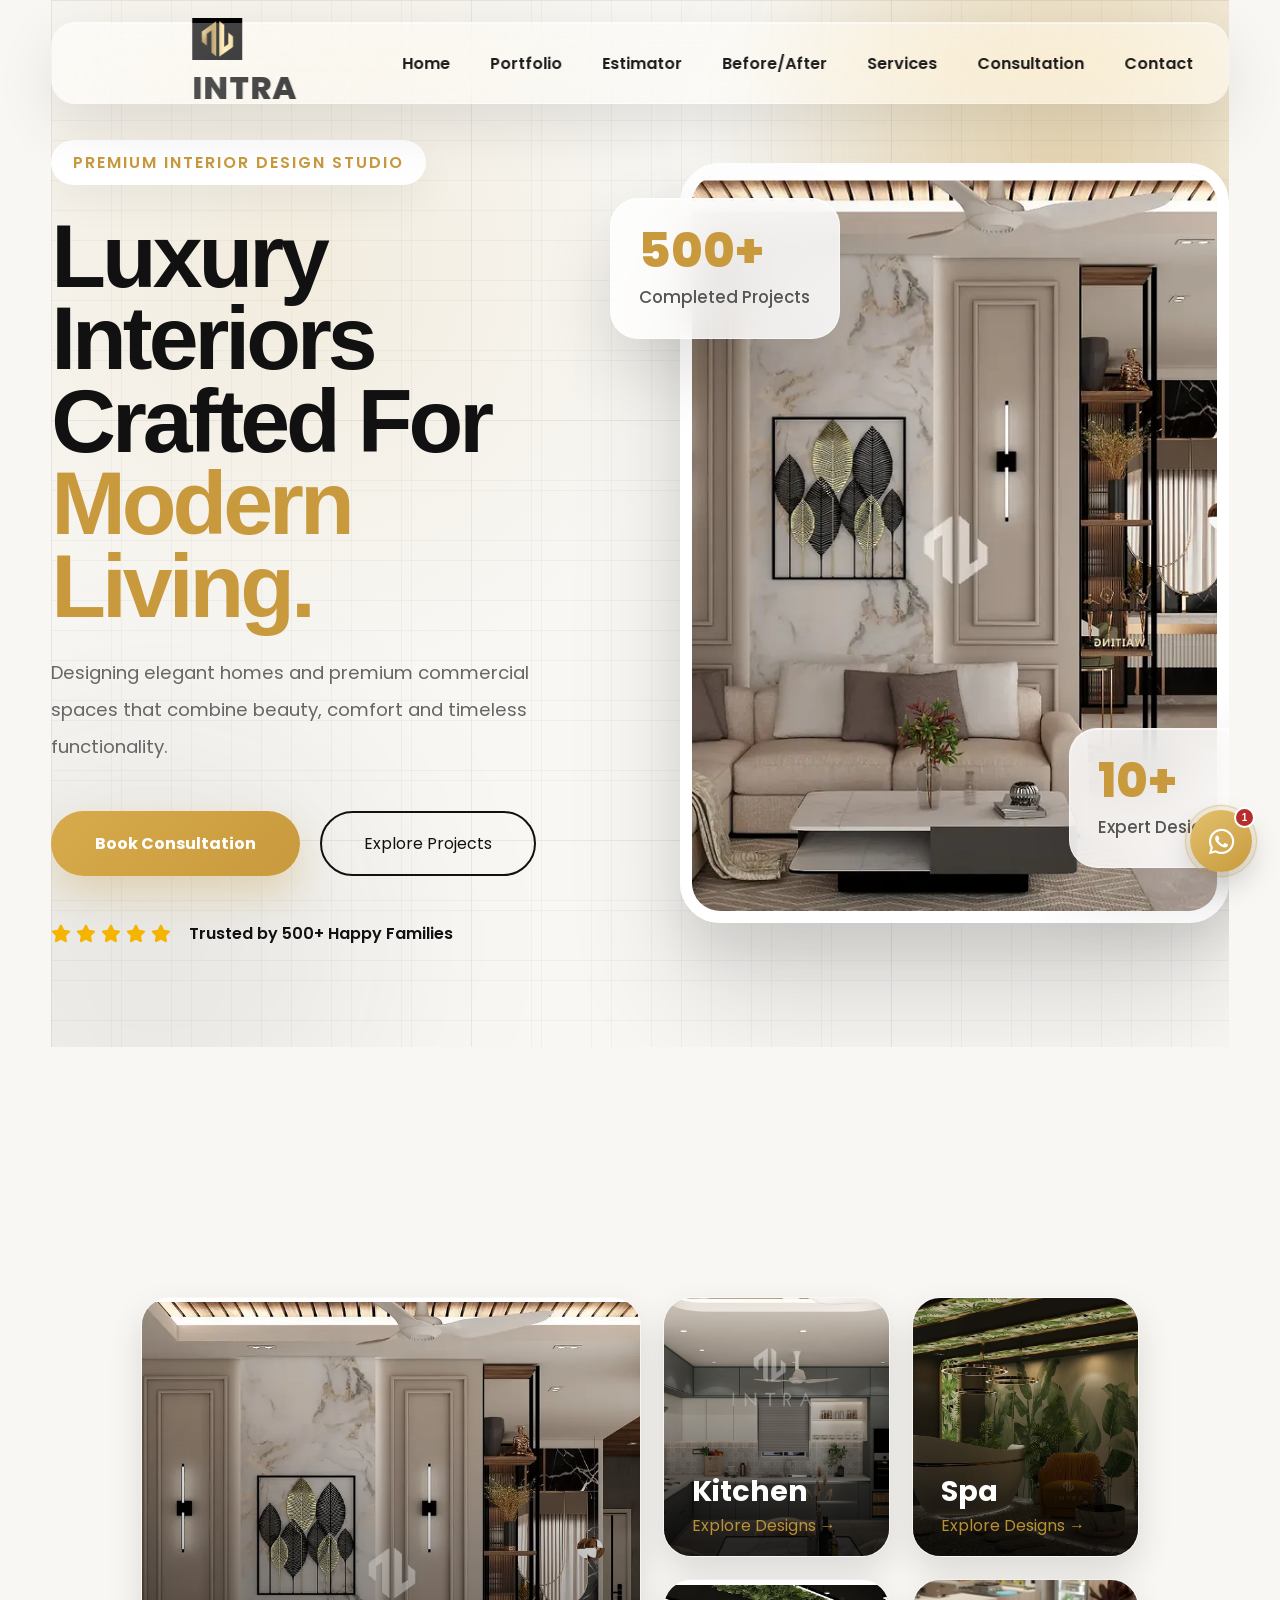
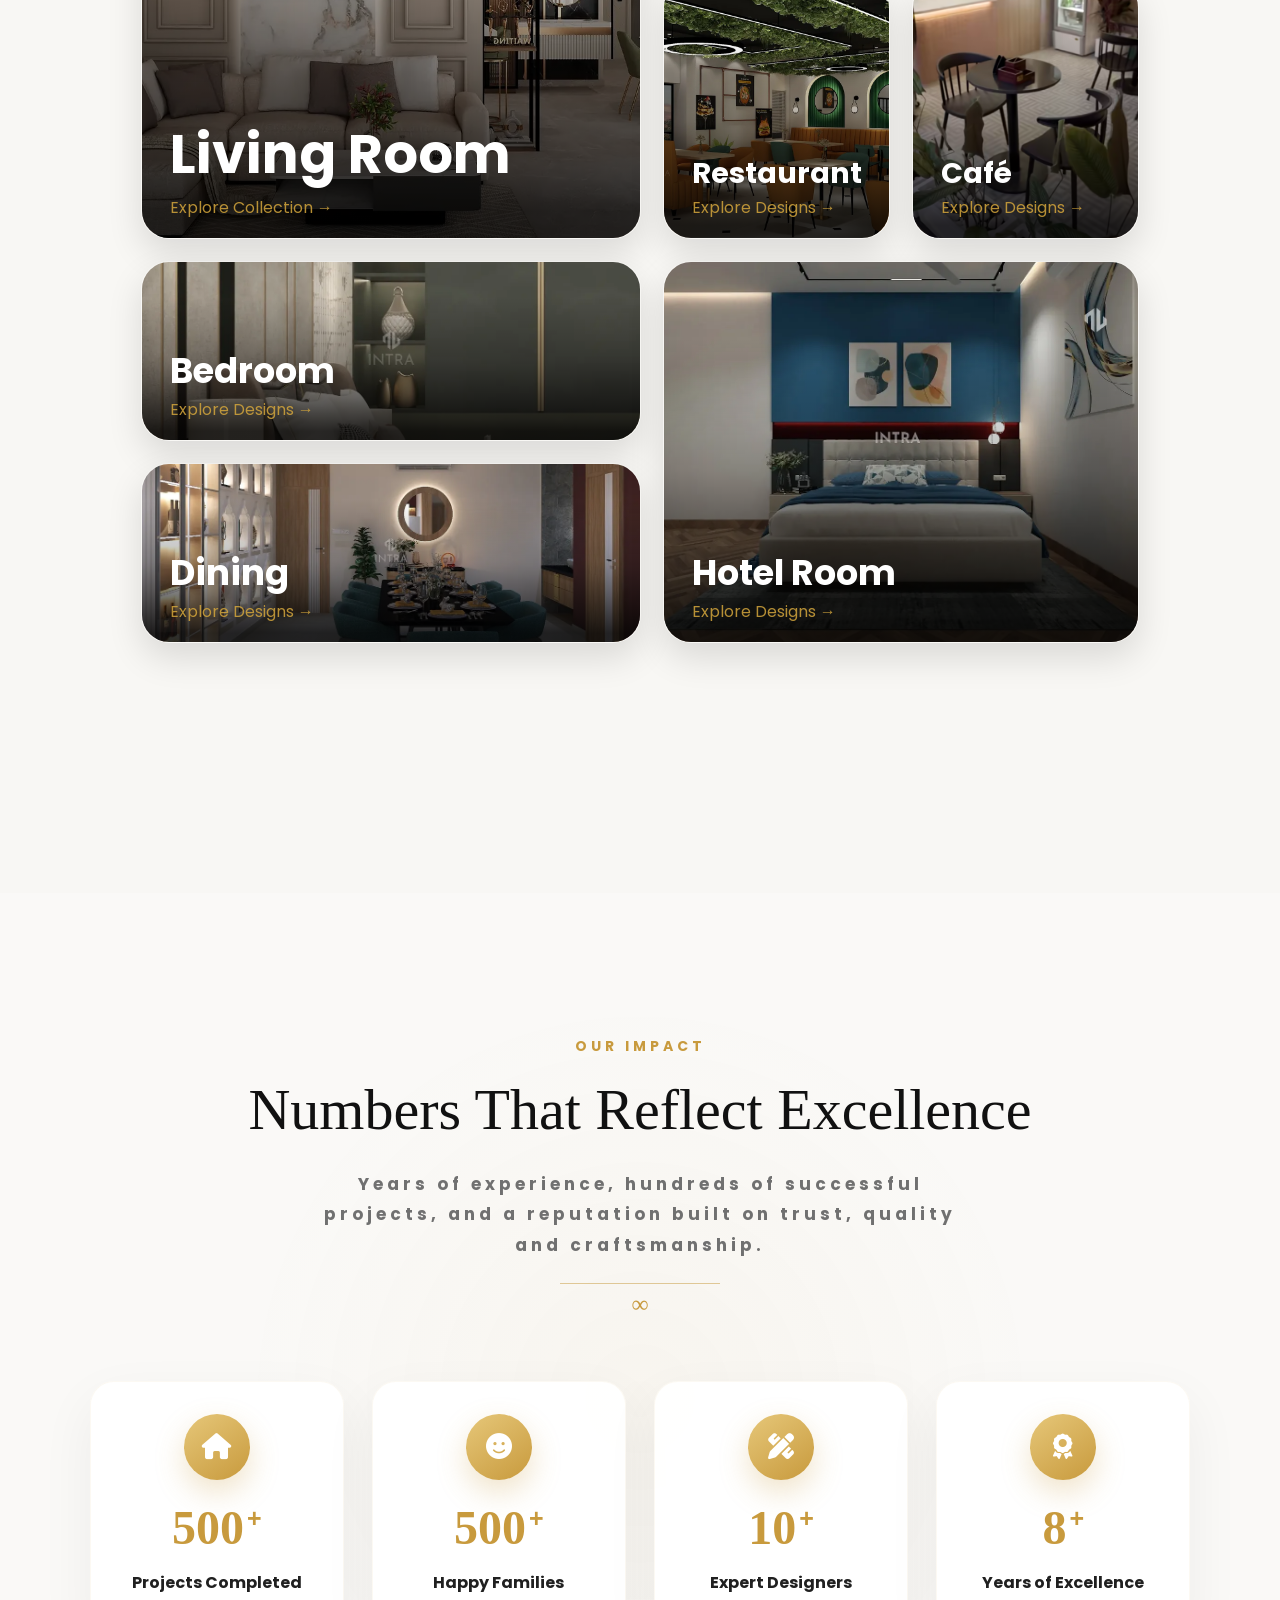
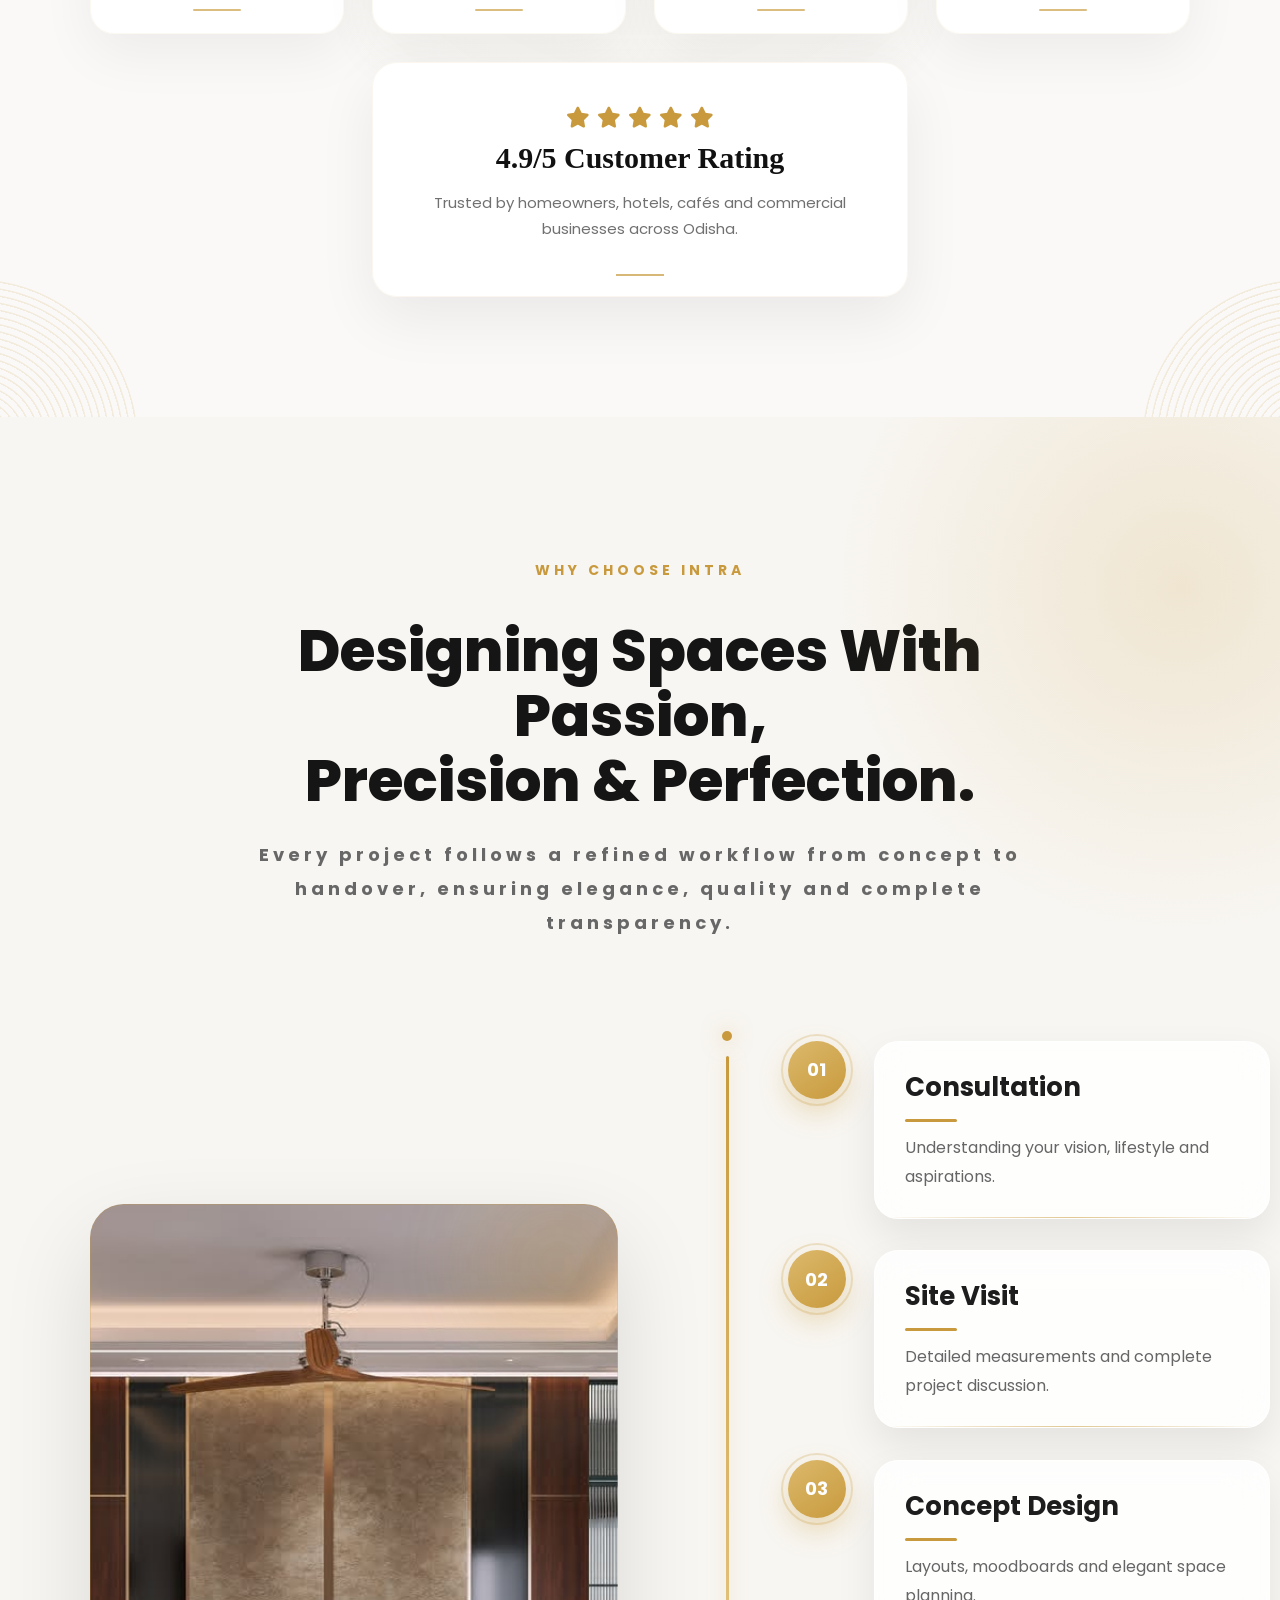
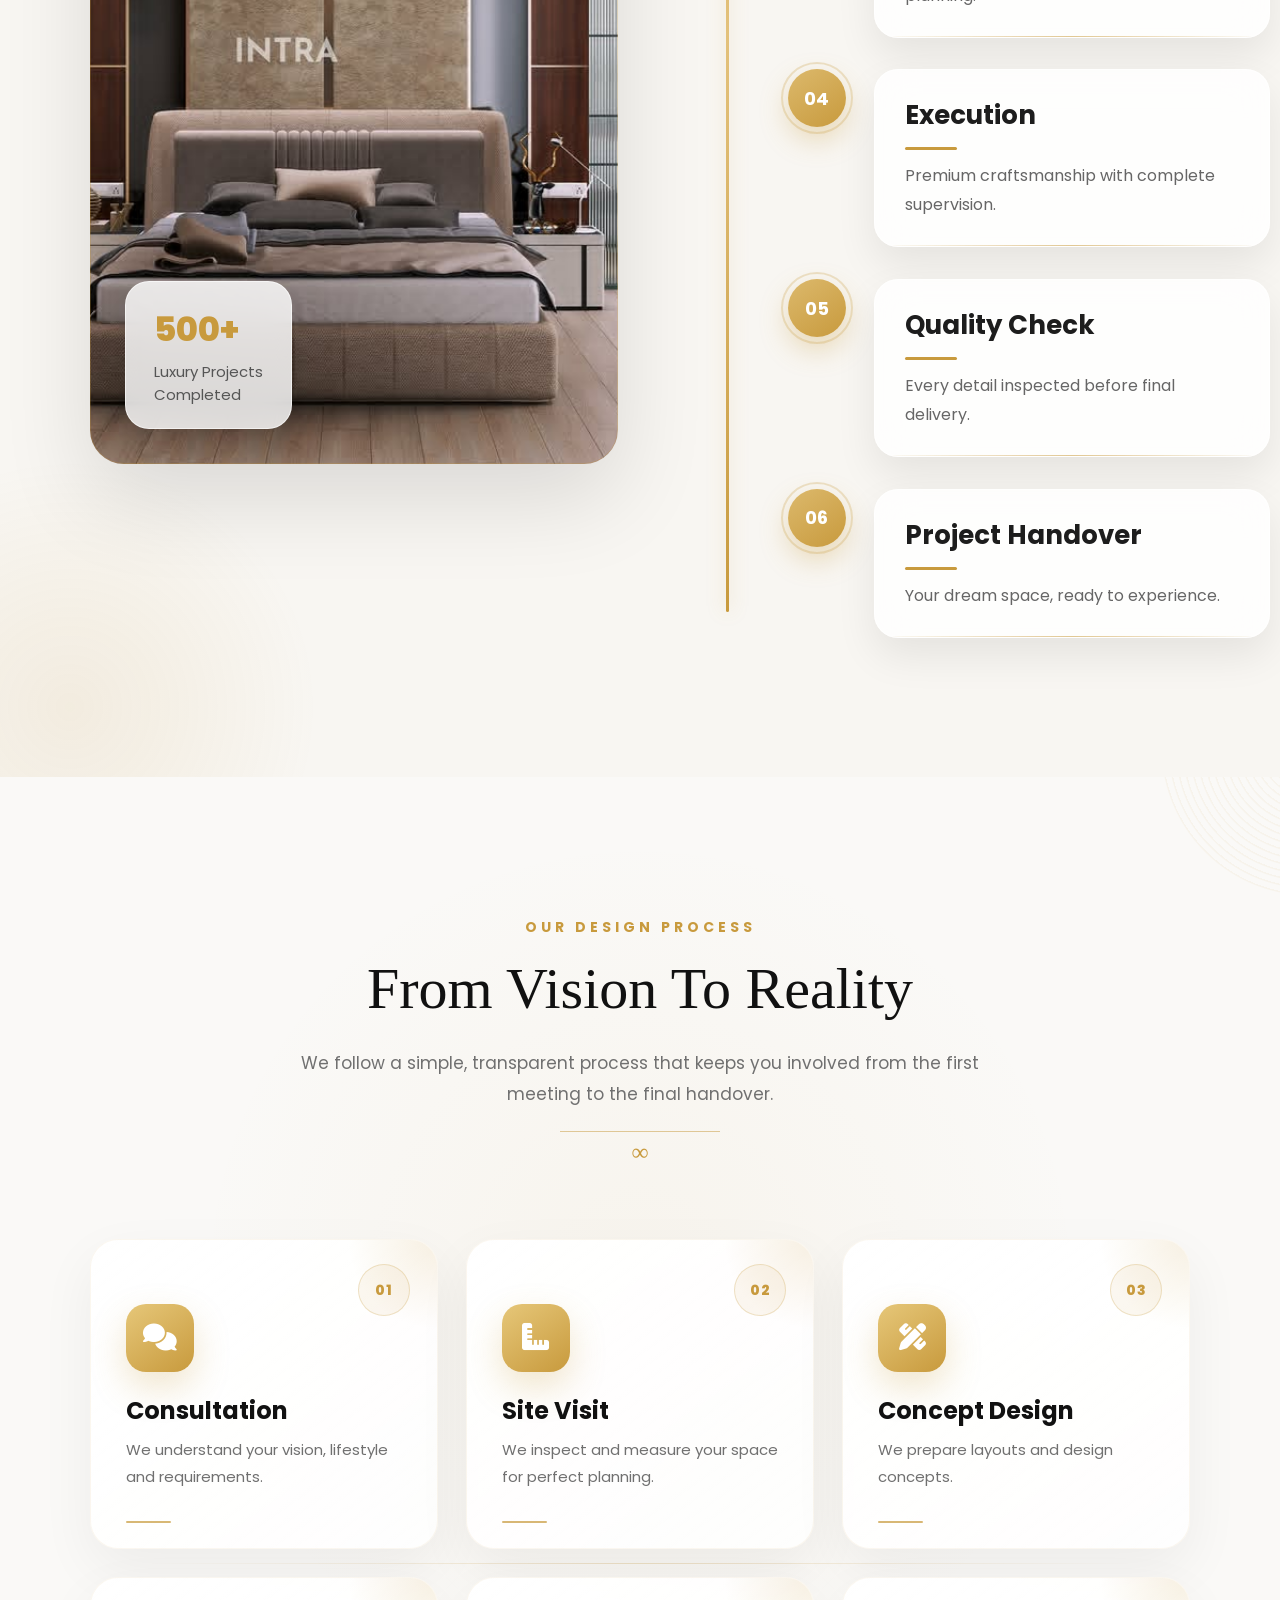
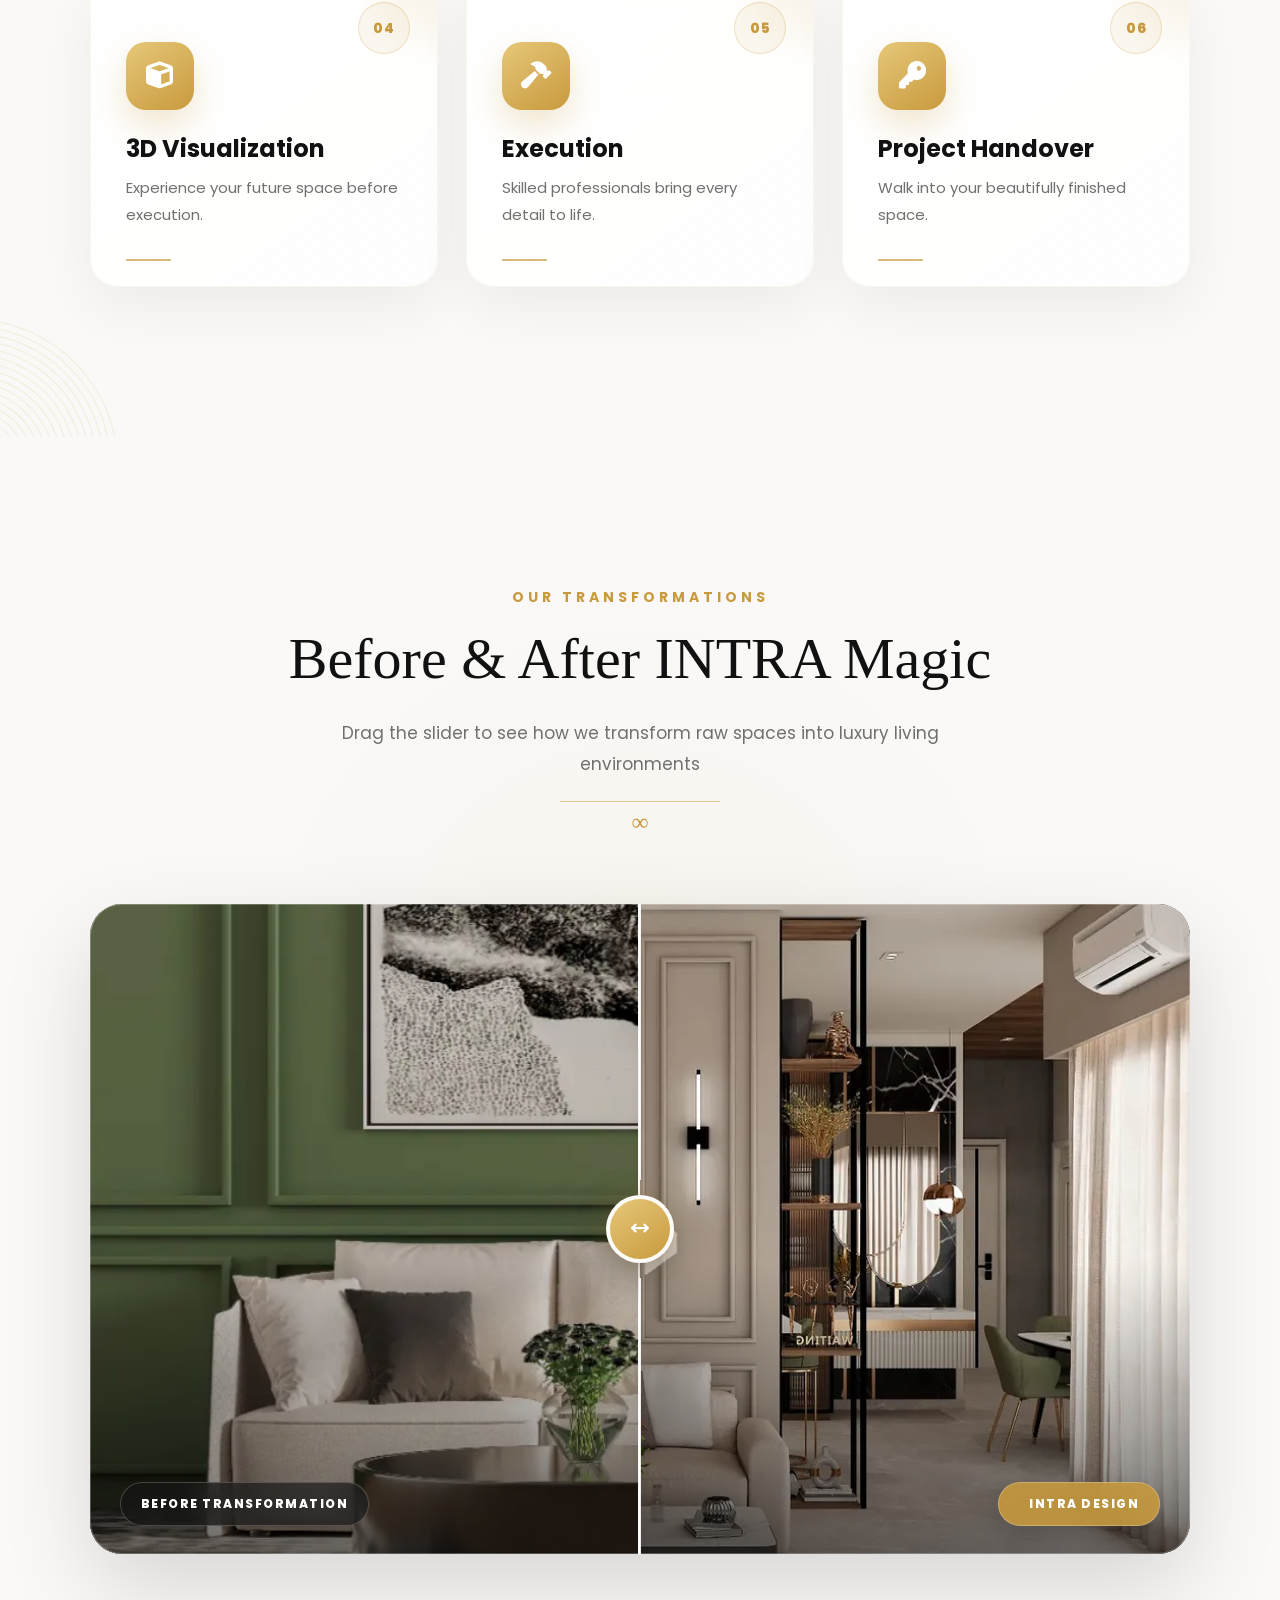
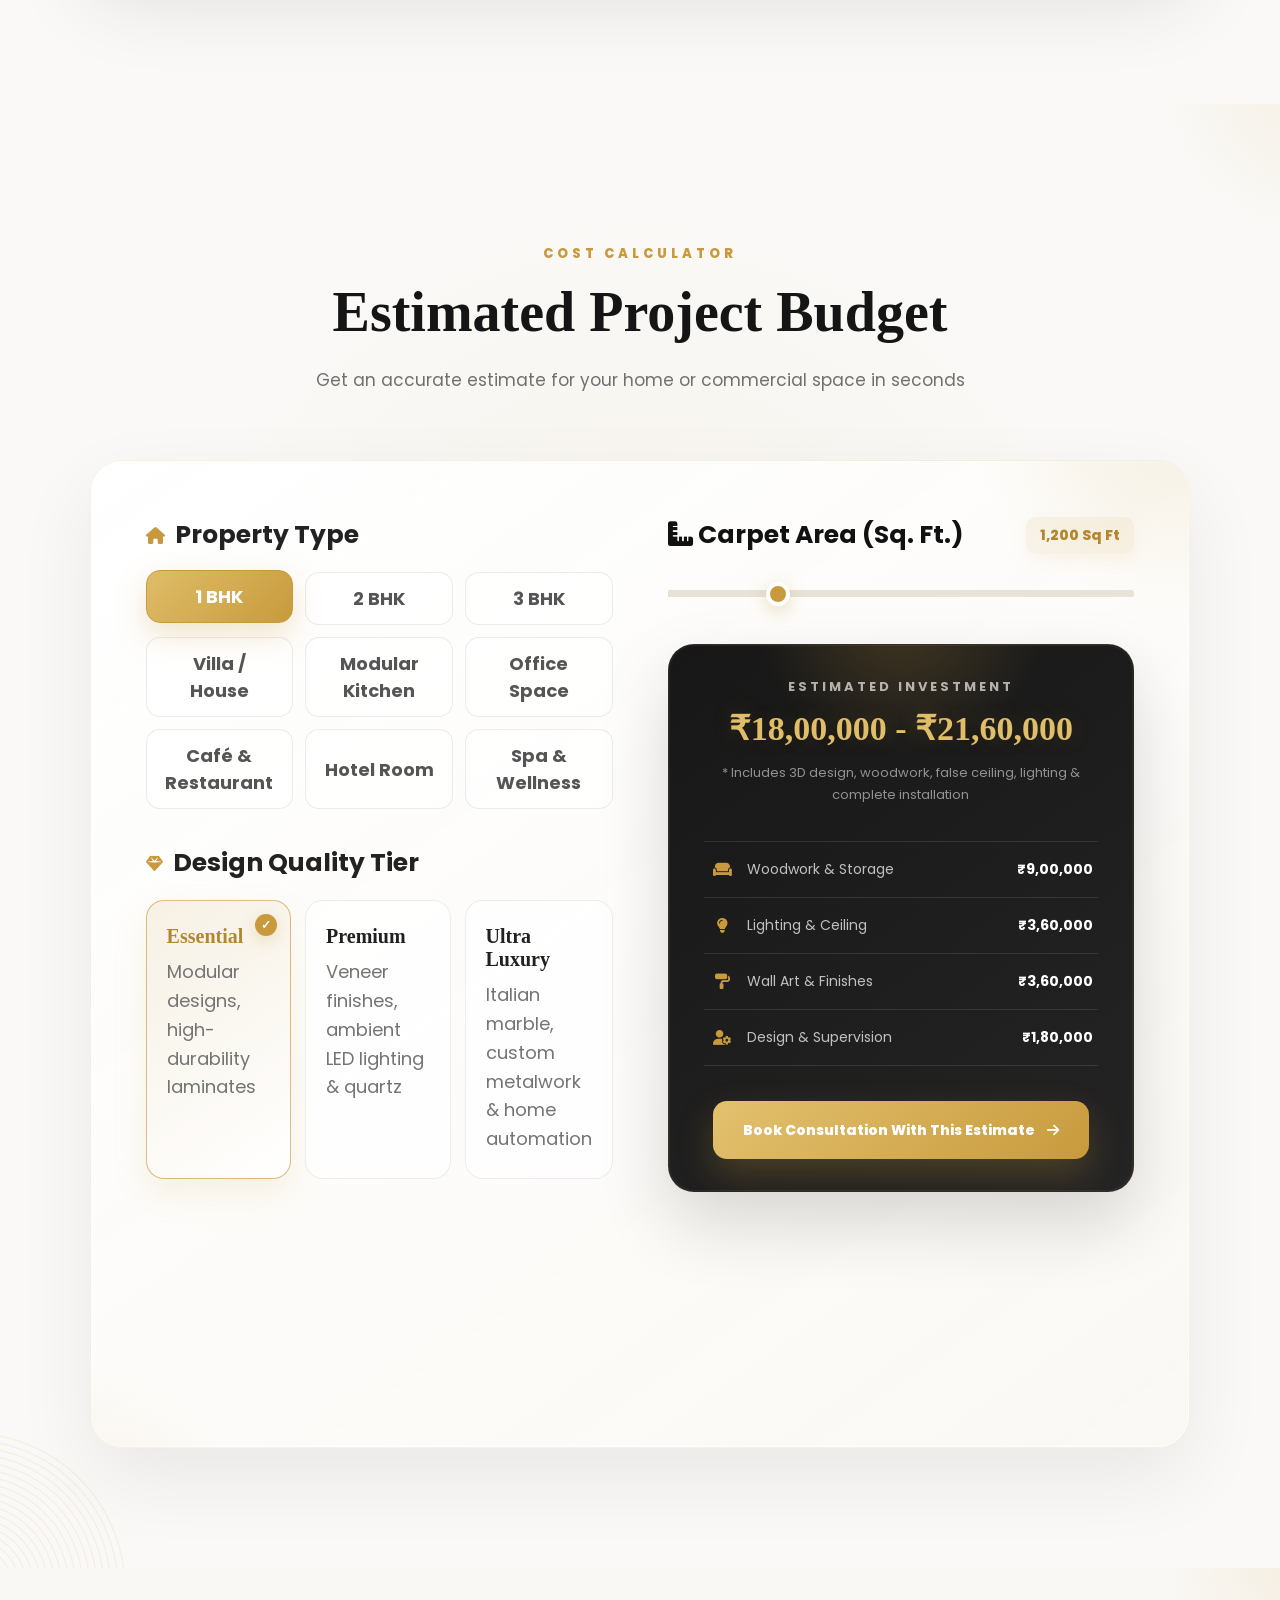
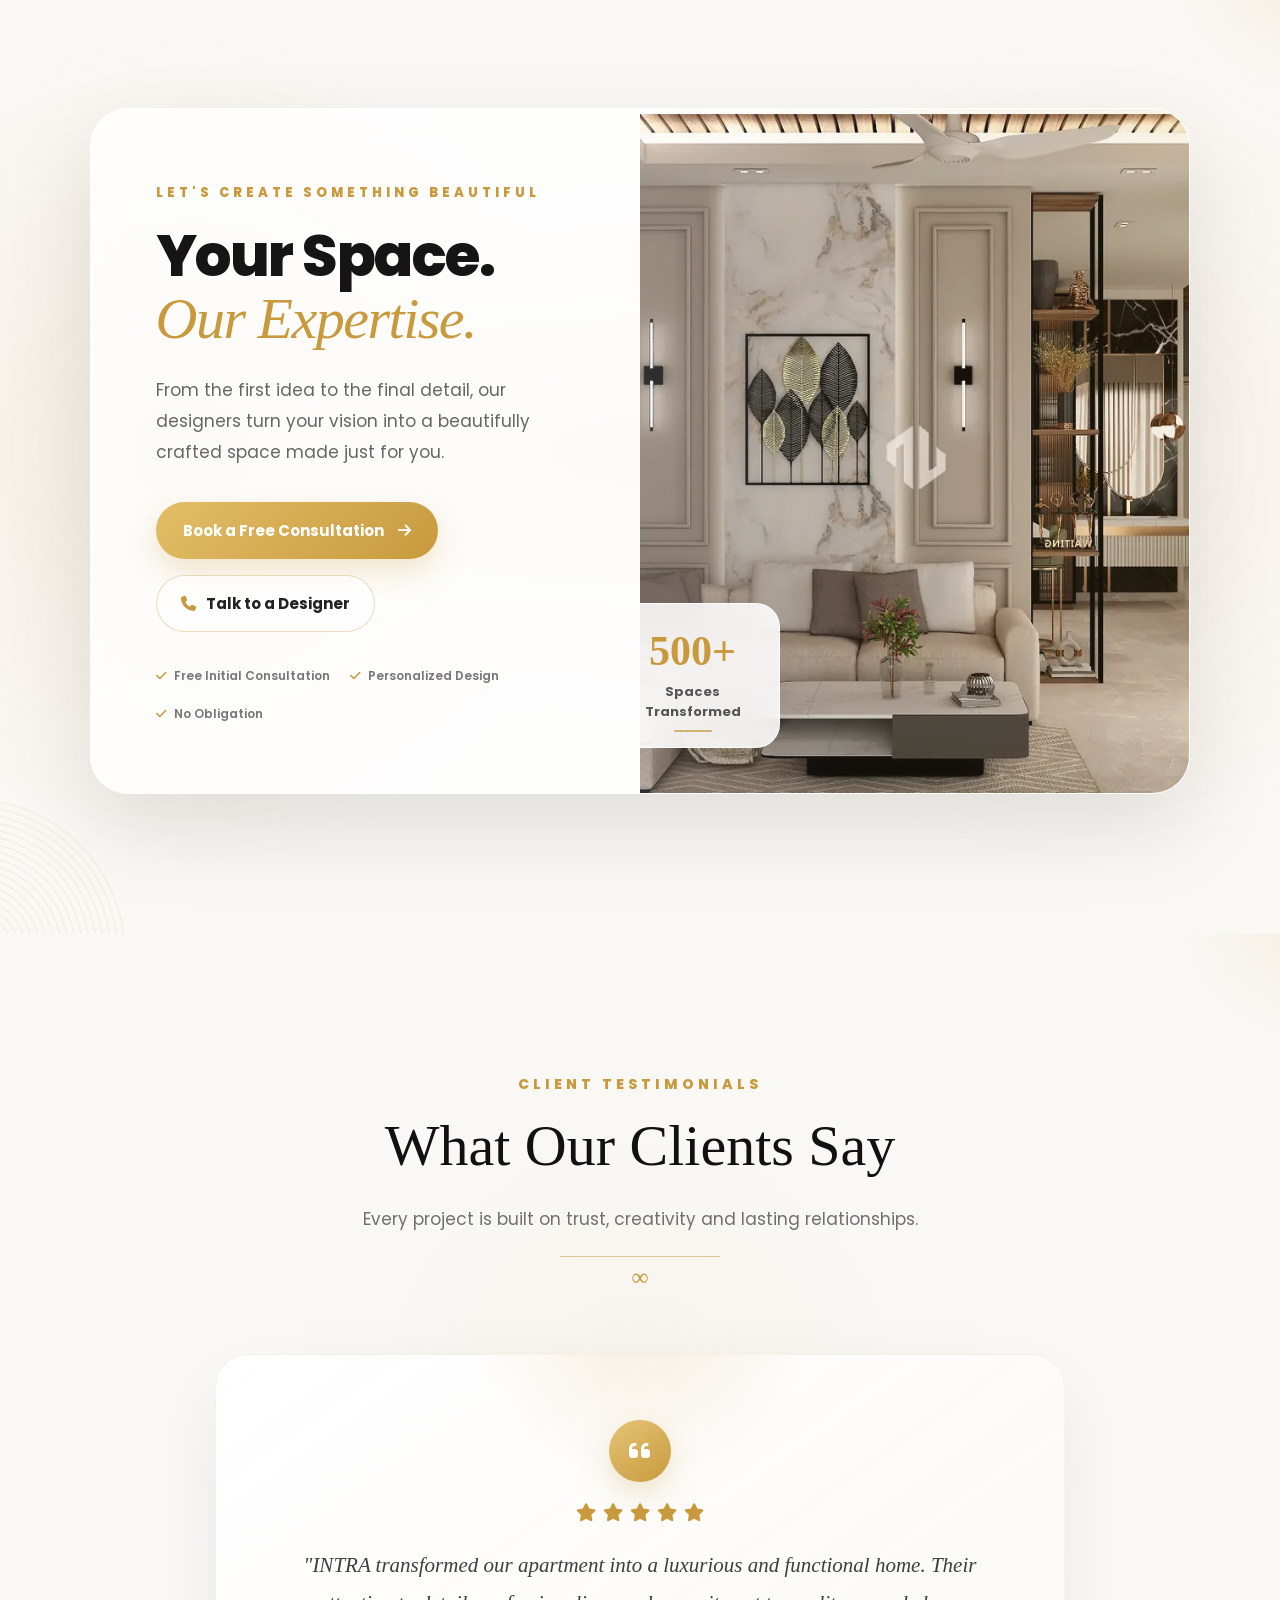
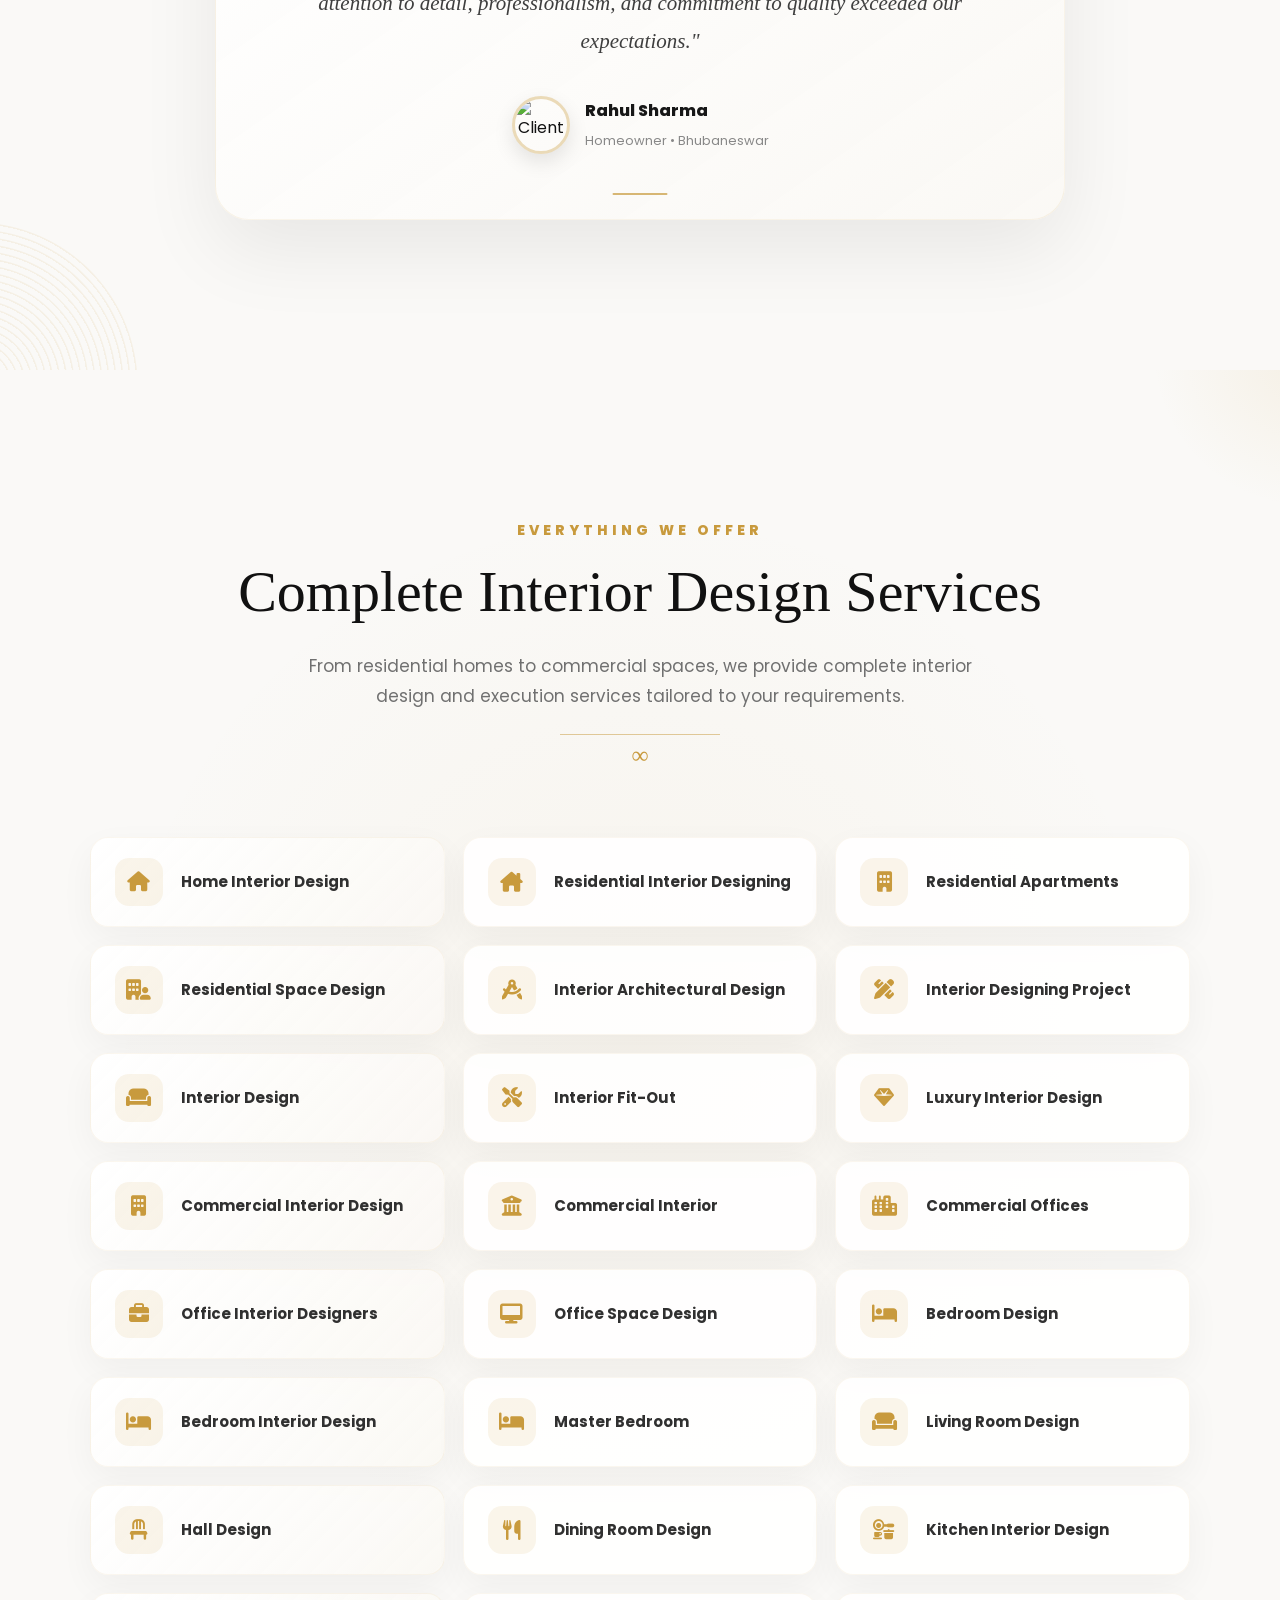
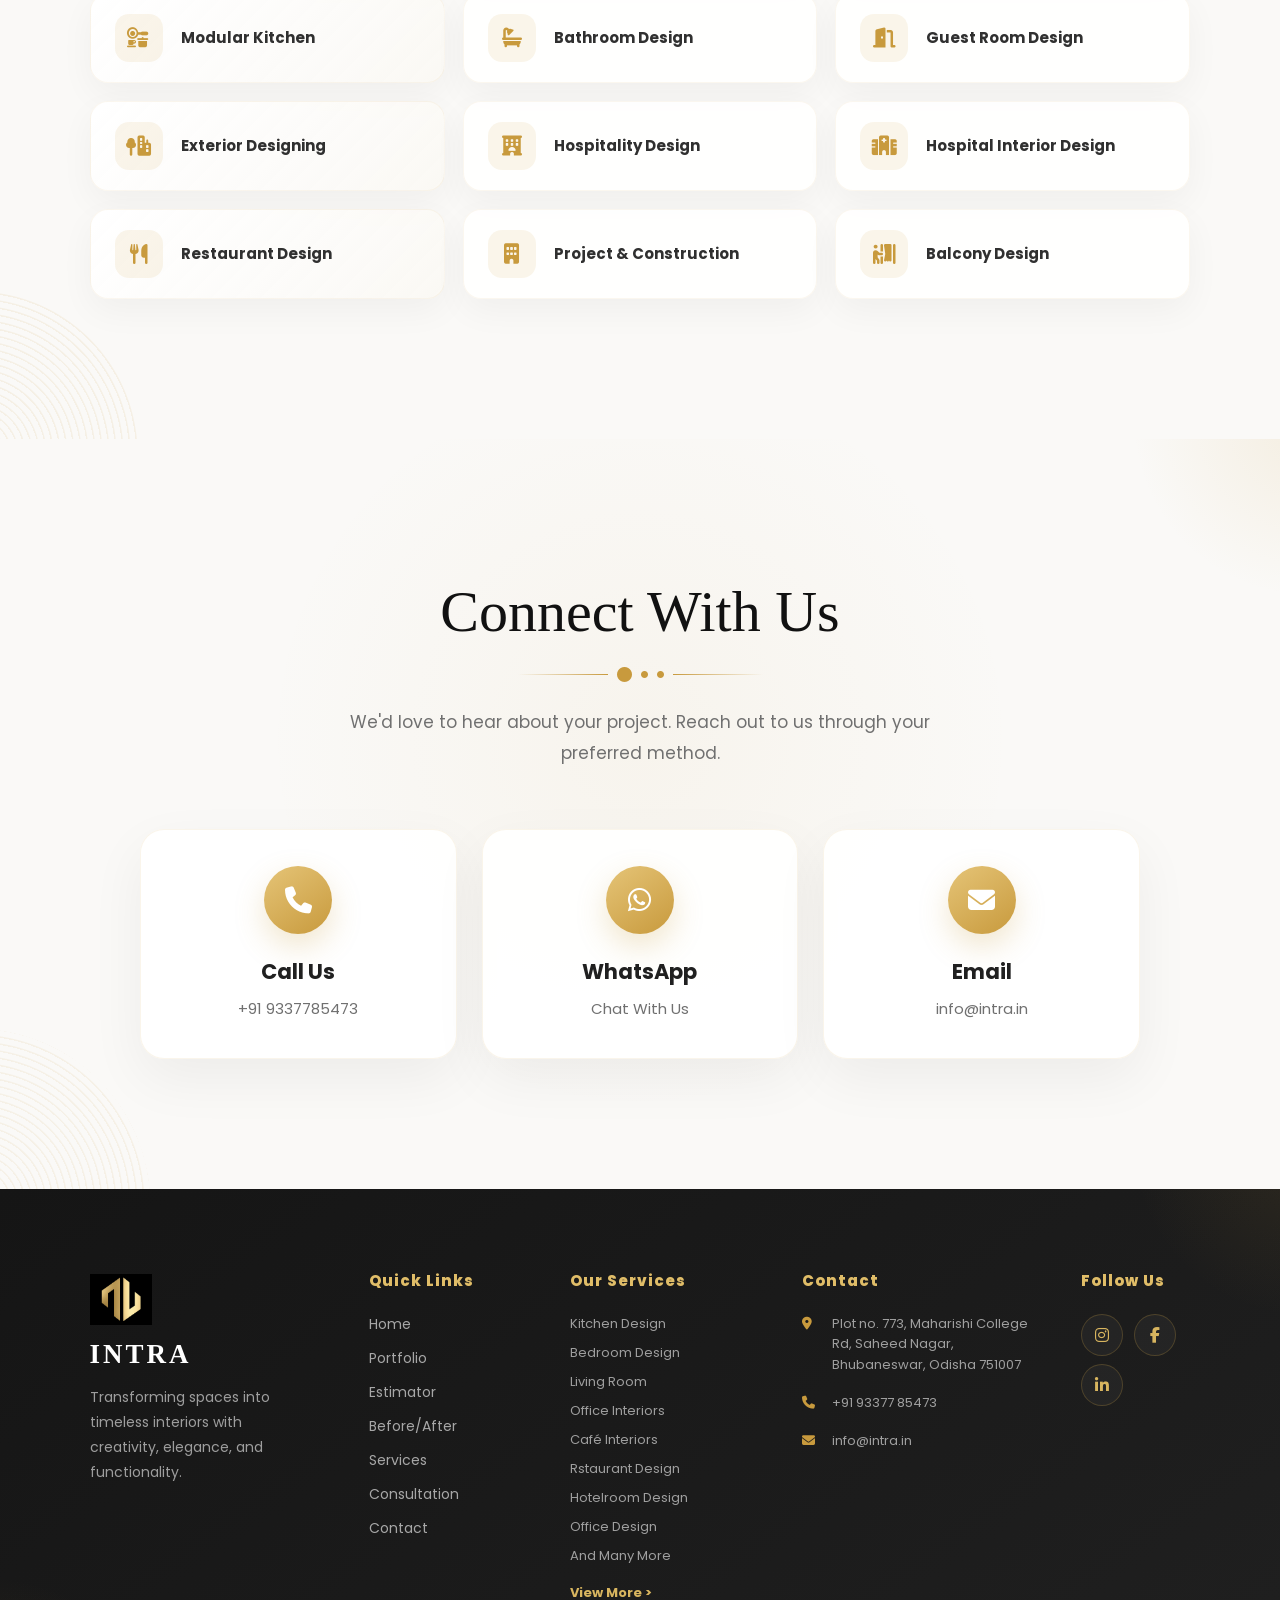
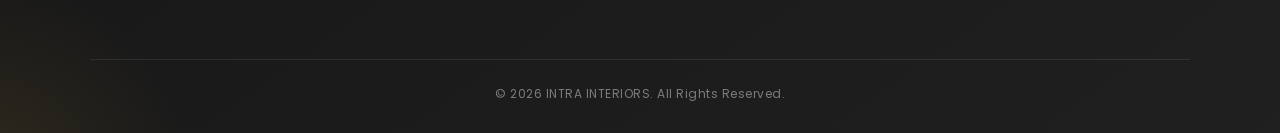
==== commit 0b5c190b: "Add files via upload" ====
--- a/index.html
+++ b/index.html
@@ -33,15 +33,13 @@
     <link rel="icon" type="image/png" href="favicon.png">
     <link rel="apple-touch-icon" href="logo.png">
 
-    <!-- LocalBusiness & InteriorDesigner Schema.org Structured Data -->
     <script type="application/ld+json">
 {
   "@context": "https://schema.org",
   "@type": "InteriorDesigner",
   "name": "INTRA Interiors",
   "image": "logo.png",
-  "@id": "https://intra.in",
-  "url": "https://intra.in",
+  
   "telephone": "+919337785473",
   "priceRange": "₹₹ - ₹₹₹",
   "address": {
@@ -94,45 +92,113 @@
 
 <body>
     <div class="cursor-glow"></div>
+
+    <!-- =========================================================
+     INTRA PREMIUM LOADING SCREEN
+========================================================= -->
+
     <div id="loader">
 
-        <img src="logo.png" alt="INTRA Logo">
-
-        <h1>INTRA</h1>
-
-        <p>Designing Spaces, Creating Memories</p>
+        <div class="loader-content">
+
+            <div class="loader-brand">
+
+                <div class="loader-logo-wrap">
+                    <img src="logo.png" alt="INTRA Logo">
+                </div>
+
+                <h1>INTRA</h1>
+
+                <span class="loader-subtitle">
+                    INTERIOR DESIGN STUDIO
+                </span>
+
+            </div>
+
+
+            <div class="loader-progress">
+
+                <div class="loader-progress-top">
+                    <span>CRAFTING YOUR SPACE</span>
+                    <span id="loaderPercent">0%</span>
+                </div>
+
+                <div class="loader-line">
+                    <div id="loaderProgressBar"></div>
+                </div>
+
+            </div>
+
+
+            <p class="loader-tagline">
+                Designing Spaces, Creating Memories
+            </p>
+
+        </div>
 
     </div>
+
     <nav>
+
         <div class="menu-overlay"></div>
+
         <div class="logo">
 
-            <img src="logo.png" alt="INTRA Logo">
-
-            <span>INTRA</span>
+            <a href="index.html">
+
+                <img src="logo.png" alt="INTRA Logo">
+
+                <span>INTRA</span>
+
+            </a>
 
         </div>
 
         <div class="nav-links">
 
-            <a href="#" class="active">Home</a>
-            <a href="#services">Portfolio</a>
-            <a href="#estimator">Estimator</a>
-            <a href="#transformation">Before/After</a>
-            <a href="#all-services">Services</a>
-            <a href="consultation.html">Consultation</a>
-            <a href="#contact">Contact</a>
-
-        </div>
-        <div class="menu-toggle">
+            <a href="index.html" data-page="home">
+                Home
+            </a>
+
+            <a href="index.html#portfolio" data-page="portfolio">
+                Portfolio
+            </a>
+
+            <a href="index.html#estimator" data-page="estimator">
+                Estimator
+            </a>
+
+            <a href="index.html#transformation" data-page="transformation">
+                Before/After
+            </a>
+
+            <a href="index.html#all-services" data-page="services">
+                Services
+            </a>
+
+            <a href="consultation.html" data-page="consultation">
+                Consultation
+            </a>
+
+            <a href="index.html#contact" data-page="contact">
+                Contact
+            </a>
+
+        </div>
+
+
+
+
+        <button class="menu-toggle" type="button" aria-label="Open navigation menu" aria-expanded="false">
 
             <span></span>
             <span></span>
             <span></span>
 
-        </div>
-
+        </button>
     </nav>
+
+
     <section class="hero" id="home">
 
         <div class="hero-bg">
@@ -165,7 +231,7 @@
                     Book Consultation
                 </a>
 
-                <a href="#services" class="secondary-btn">
+                <a href="#portfolio" class="secondary-btn">
                     Explore Projects
                 </a>
 
@@ -214,8 +280,8 @@
 
 
     </section>
-    <div id="portfolio-anchor"></div>
-    <section class="featured-categories" id="services">
+
+    <section class="featured-categories" id="portfolio">
 
         <div class="category-grid">
 
@@ -621,9 +687,7 @@
 
     </section>
 
-    <!-- ==========================================
-   INTERACTIVE BEFORE & AFTER SLIDER
-========================================== -->
+
     <section class="transformation-section reveal" id="transformation">
         <div class="section-title">
             <p>OUR TRANSFORMATIONS</p>
@@ -652,9 +716,7 @@
         </div>
     </section>
 
-    <!-- ==========================================
-   INTERACTIVE COST ESTIMATOR
-========================================== -->
+
     <section class="estimator-section reveal" id="estimator">
         <div class="section-title">
             <p>COST CALCULATOR</p>
@@ -667,18 +729,22 @@
                 <div class="estimator-group">
                     <label><i class="fa-solid fa-house"></i> Property Type</label>
                     <div class="type-options" id="calcPropertyType">
-                        <button type="button" class="type-btn active" data-type="1bhk" data-rate="1400">1 BHK</button>
+                        <button type="button" class="type-btn active" data-type="1bhk" data-rate="1400">1
+                            BHK</button>
                         <button type="button" class="type-btn" data-type="2bhk" data-rate="1500">2 BHK</button>
                         <button type="button" class="type-btn" data-type="3bhk" data-rate="1650">3 BHK</button>
-                        <button type="button" class="type-btn" data-type="villa" data-rate="1900">Villa / House</button>
+                        <button type="button" class="type-btn" data-type="villa" data-rate="1900">Villa /
+                            House</button>
                         <button type="button" class="type-btn" data-type="kitchen" data-rate="1200">Modular
                             Kitchen</button>
-                        <button type="button" class="type-btn" data-type="office" data-rate="1750">Office Space</button>
+                        <button type="button" class="type-btn" data-type="office" data-rate="1750">Office
+                            Space</button>
                         <button type="button" class="type-btn" data-type="caferestaurant" data-rate="1850">Café &
                             Restaurant</button>
                         <button type="button" class="type-btn" data-type="hotelroom" data-rate="2100">Hotel
                             Room</button>
-                        <button type="button" class="type-btn" data-type="spa" data-rate="2250">Spa & Wellness</button>
+                        <button type="button" class="type-btn" data-type="spa" data-rate="2250">Spa &
+                            Wellness</button>
                     </div>
                 </div>
 
@@ -744,9 +810,7 @@
         </div>
     </section>
 
-    <!-- ==========================================
-     CONSULTATION CTA
-========================================== -->
+
 
     <section class="consultation-cta reveal" id="consultation">
 
@@ -1124,7 +1188,7 @@
         </div>
 
     </section>
-    <footer id="contact">
+    <footer>
         <div class="footer-container">
 
             <div class="footer-about">
@@ -1144,13 +1208,34 @@
 
                 <h4>Quick Links</h4>
 
-                <a href="#home">Home</a>
-
-                <a href="#services">Portfolio</a>
-
-                <a href="#all-services">Services</a>
-
-                <a href="consultation.html">Consultation</a>
+
+                <a href="index.html" data-page="home">
+                    Home
+                </a>
+
+                <a href="index.html#portfolio" data-page="portfolio">
+                    Portfolio
+                </a>
+
+                <a href="index.html#estimator" data-page="estimator">
+                    Estimator
+                </a>
+
+                <a href="index.html#transformation" data-page="transformation">
+                    Before/After
+                </a>
+
+                <a href="index.html#all-services" data-page="services">
+                    Services
+                </a>
+
+                <a href="consultation.html" data-page="consultation">
+                    Consultation
+                </a>
+
+                <a href="index.html#contact" data-page="contact">
+                    Contact
+                </a>
 
 
             </div>
@@ -1223,7 +1308,7 @@
         </div>
 
     </footer>
-    <!-- LIGHTBOX GALLERY MODAL -->
+
     <div class="lightbox-modal" id="lightboxModal">
         <span class="lightbox-close" id="lightboxClose">&times;</span>
         <button class="lightbox-prev" id="lightboxPrev" aria-label="Previous Image"><i
@@ -1236,7 +1321,7 @@
         </div>
     </div>
 
-    <!-- FLOATING WHATSAPP INTERACTIVE WIDGET -->
+
     <div class="whatsapp-widget-wrapper" id="whatsappWidget">
         <div class="whatsapp-popup" id="whatsappPopup">
             <div class="wa-header">
--- a/style.css
+++ b/style.css
@@ -445,4 +445,474 @@
 
 section {
     scroll-margin-top: 0 !important;
+}
+
+/* =========================================================
+   INTRA PREMIUM LOADING SCREEN
+========================================================= */
+
+#loader {
+
+    position: fixed;
+
+    inset: 0;
+
+    width: 100%;
+    height: 100%;
+
+    background:
+        radial-gradient(circle at 50% 45%,
+            rgba(200, 154, 61, 0.08),
+            transparent 35%),
+        #0d0d0d;
+
+    display: flex;
+
+    align-items: center;
+    justify-content: center;
+
+    z-index: 99999;
+
+    overflow: hidden;
+
+    opacity: 1;
+
+    visibility: visible;
+
+    transition:
+        opacity 0.8s ease,
+        visibility 0.8s ease;
+}
+
+
+/* -----------------------------------------
+   SUBTLE BACKGROUND GRID
+----------------------------------------- */
+
+#loader::before {
+
+    content: "";
+
+    position: absolute;
+
+    inset: 0;
+
+    background-image:
+        linear-gradient(rgba(255, 255, 255, 0.025) 1px,
+            transparent 1px),
+        linear-gradient(90deg,
+            rgba(255, 255, 255, 0.025) 1px,
+            transparent 1px);
+
+    background-size:
+        60px 60px;
+
+    mask-image:
+        radial-gradient(ellipse at center,
+            black 20%,
+            transparent 75%);
+
+    pointer-events: none;
+}
+
+
+/* -----------------------------------------
+   GOLD AMBIENT GLOW
+----------------------------------------- */
+
+#loader::after {
+
+    content: "";
+
+    position: absolute;
+
+    width: 500px;
+    height: 500px;
+
+    border-radius: 50%;
+
+    background:
+        radial-gradient(circle,
+            rgba(200, 154, 61, 0.12),
+            transparent 70%);
+
+    filter: blur(20px);
+
+    pointer-events: none;
+
+    animation:
+        loaderGlow 4s ease-in-out infinite;
+}
+
+
+@keyframes loaderGlow {
+
+    0%,
+    100% {
+        transform: scale(0.9);
+        opacity: 0.5;
+    }
+
+    50% {
+        transform: scale(1.15);
+        opacity: 1;
+    }
+
+}
+
+
+/* -----------------------------------------
+   CONTENT
+----------------------------------------- */
+
+.loader-content {
+
+    position: relative;
+
+    z-index: 2;
+
+    width: min(420px, 85%);
+
+    display: flex;
+
+    flex-direction: column;
+
+    align-items: center;
+
+    text-align: center;
+}
+
+
+/* -----------------------------------------
+   BRAND
+----------------------------------------- */
+
+.loader-brand {
+
+    display: flex;
+
+    flex-direction: column;
+
+    align-items: center;
+
+    animation:
+        loaderBrandIn 1.2s cubic-bezier(.16, 1, .3, 1) both;
+}
+
+
+@keyframes loaderBrandIn {
+
+    from {
+
+        opacity: 0;
+
+        transform:
+            translateY(25px) scale(0.96);
+
+    }
+
+    to {
+
+        opacity: 1;
+
+        transform:
+            translateY(0) scale(1);
+
+    }
+
+}
+
+
+/* -----------------------------------------
+   LOGO
+----------------------------------------- */
+
+.loader-logo-wrap {
+
+    width: 105px;
+
+    height: 105px;
+
+    display: flex;
+
+    align-items: center;
+    justify-content: center;
+
+    margin-bottom: 22px;
+
+    position: relative;
+}
+
+
+/* Outer rotating ring */
+
+.loader-logo-wrap::before {
+
+    content: "";
+
+    position: absolute;
+
+    inset: -10px;
+
+    border-radius: 50%;
+
+    border:
+        1px solid rgba(200, 154, 61, 0.45);
+
+    border-top-color:
+        #c89a3d;
+
+    animation:
+        loaderRing 2.2s linear infinite;
+}
+
+
+@keyframes loaderRing {
+
+    to {
+        transform: rotate(360deg);
+    }
+
+}
+
+
+.loader-logo-wrap img {
+
+    width: 82px;
+
+    height: 82px;
+
+    object-fit: contain;
+
+    filter:
+        drop-shadow(0 0 18px rgba(200, 154, 61, 0.25));
+
+    animation:
+        loaderLogoPulse 2.5s ease-in-out infinite;
+}
+
+
+@keyframes loaderLogoPulse {
+
+    0%,
+    100% {
+        transform: scale(1);
+    }
+
+    50% {
+        transform: scale(1.035);
+    }
+
+}
+
+
+/* -----------------------------------------
+   BRAND NAME
+----------------------------------------- */
+
+.loader-brand h1 {
+
+    margin: 0;
+
+    color: #ffffff;
+
+    font-size: 3rem;
+
+    font-weight: 500;
+
+    letter-spacing:
+        0.35em;
+
+    padding-left:
+        0.35em;
+
+    line-height: 1;
+
+}
+
+
+/* -----------------------------------------
+   SUBTITLE
+----------------------------------------- */
+
+.loader-subtitle {
+
+    margin-top: 14px;
+
+    color:
+        rgba(255, 255, 255, 0.55);
+
+    font-size: 0.68rem;
+
+    font-weight: 600;
+
+    letter-spacing:
+        0.28em;
+
+    padding-left:
+        0.28em;
+}
+
+
+/* -----------------------------------------
+   PROGRESS
+----------------------------------------- */
+
+.loader-progress {
+
+    width: 100%;
+
+    margin-top: 65px;
+
+    animation:
+        loaderProgressIn 1s 0.4s ease both;
+}
+
+
+@keyframes loaderProgressIn {
+
+    from {
+
+        opacity: 0;
+
+        transform:
+            translateY(15px);
+
+    }
+
+    to {
+
+        opacity: 1;
+
+        transform:
+            translateY(0);
+
+    }
+
+}
+
+
+.loader-progress-top {
+
+    display: flex;
+
+    justify-content: space-between;
+
+    align-items: center;
+
+    margin-bottom: 12px;
+
+    color:
+        rgba(255, 255, 255, 0.45);
+
+    font-size: 0.62rem;
+
+    font-weight: 600;
+
+    letter-spacing:
+        0.18em;
+}
+
+
+#loaderPercent {
+
+    color: #c89a3d;
+
+    font-variant-numeric:
+        tabular-nums;
+
+    min-width: 35px;
+
+    text-align: right;
+}
+
+
+/* -----------------------------------------
+   PROGRESS LINE
+----------------------------------------- */
+
+.loader-line {
+
+    width: 100%;
+
+    height: 2px;
+
+    background:
+        rgba(255, 255, 255, 0.12);
+
+    overflow: hidden;
+
+    position: relative;
+}
+
+
+#loaderProgressBar {
+
+    width: 0%;
+
+    height: 100%;
+
+    background:
+        linear-gradient(90deg,
+            #9b7226,
+            #c89a3d,
+            #e3bd69);
+
+    box-shadow:
+        0 0 12px rgba(200, 154, 61, 0.5);
+
+    transition:
+        width 0.15s linear;
+}
+
+
+/* -----------------------------------------
+   TAGLINE
+----------------------------------------- */
+
+.loader-tagline {
+
+    margin-top: 25px;
+
+    margin-bottom: 0;
+
+    color:
+        rgba(255, 255, 255, 0.35);
+
+    font-size: 0.72rem;
+
+    letter-spacing:
+        0.12em;
+
+    font-weight: 400;
+
+    animation:
+        loaderTaglineIn 1s 0.8s ease both;
+}
+
+
+@keyframes loaderTaglineIn {
+
+    from {
+        opacity: 0;
+    }
+
+    to {
+        opacity: 1;
+    }
+
+}
+
+
+/* -----------------------------------------
+   HIDE LOADER
+----------------------------------------- */
+
+#loader.hide {
+
+    opacity: 0;
+
+    visibility: hidden;
+
+    pointer-events: none;
 }
--- a/home.css
+++ b/home.css
@@ -2862,6 +2862,7 @@
     isolation: isolate;
 
 }
+
 
 
 /*==================================================
@@ -3274,6 +3275,36 @@
     background: #fff;
 }
 
+/* ==========================================
+   BEFORE / AFTER SLIDER TOUCH CONTROL
+========================================== */
+
+.ba-slider {
+    position: relative;
+    touch-action: pan-y;
+    user-select: none;
+    -webkit-user-select: none;
+    cursor: ew-resize;
+}
+
+.ba-slider {
+    touch-action: none;
+    user-select: none;
+    -webkit-user-select: none;
+}
+
+.ba-slider img {
+    pointer-events: none;
+    user-select: none;
+    -webkit-user-drag: none;
+}
+
+.ba-handle,
+#baHandle {
+    touch-action: none;
+    pointer-events: none;
+}
+
 /*==================================================
             ESTIMATOR SECTION — PART 1
 ==================================================*/
--- a/responsive.css
+++ b/responsive.css
@@ -1,11 +1,14 @@
 /* ==========================================================================
-   INTRA INTERIORS - RESPONSIVE STYLESHEET
+   INTRA INTERIORS — MOBILE / TABLET RESPONSIVE SYSTEM
    ========================================================================== */
 
-/* --------------------------------------------------------------------------
-   1. LARGE DESKTOP & LAPTOP TWEAKS (max-width: 1200px)
-   -------------------------------------------------------------------------- */
+
+/* ==========================================================================
+   1. LARGE LAPTOP
+   ========================================================================== */
+
 @media (max-width: 1200px) {
+
     .hero,
     .featured-categories,
     .numbers-section,
@@ -24,414 +27,1181 @@
     .why-us,
     .testimonial,
     .project-cta,
-    .footer-container {
-        width: 94% !important;
+    .footer-container,
+    .consult-hero,
+    .consult-form-section {
+
+        width: 92%;
         max-width: 1140px;
-    }
+
+        margin-left: auto;
+        margin-right: auto;
+    }
+
 
     nav {
-        padding: 15px 4% !important;
-    }
+        padding-left: 4%;
+        padding-right: 4%;
+    }
+
 
     .nav-links {
-        gap: 25px !important;
-    }
+        gap: 22px;
+    }
+
 
     .hero {
-        gap: 50px !important;
-    }
+        gap: 45px;
+    }
+
 
     .hero h1 {
-        font-size: 3.2rem !important;
-    }
+        font-size: 3.2rem;
+    }
+
+
+    .consult-left h1 {
+        font-size: 58px;
+    }
+
+
+    .numbers .container>h2,
+    .all-services .section-heading h2 {
+        font-size: 52px;
+    }
+
+
+    .stat-card {
+        min-height: 235px;
+    }
+
+
+    .consult-hero {
+        gap: 50px;
+
+        padding-left: 40px;
+        padding-right: 40px;
+    }
+
+
+    .consult-card {
+        width: 100%;
+    }
+
 }
 
-/* --------------------------------------------------------------------------
-   2. TABLET LANDSCAPE & MOBILE DRAWER (max-width: 992px)
-   -------------------------------------------------------------------------- */
+
+/* ==========================================================================
+   2. TABLET / SMALL LAPTOP
+   ========================================================================== */
+
 @media (max-width: 992px) {
-    /* --- HEADER & NAVIGATION --- */
+
+    html,
+    body {
+        width: 100%;
+        max-width: 100%;
+        overflow-x: hidden;
+    }
+
+
     nav {
-        padding: 14px 5% !important;
-        background: rgba(255, 255, 255, 0.98) !important;
-        backdrop-filter: blur(12px) !important;
-        -webkit-backdrop-filter: blur(12px) !important;
-    }
+        padding: 14px 5%;
+
+        background: rgba(255, 255, 255, .97);
+
+        backdrop-filter: blur(12px);
+        -webkit-backdrop-filter: blur(12px);
+    }
+
+
+    /* ==========================
+       MOBILE MENU
+       ========================== */
 
     .menu-toggle {
-        display: flex !important;
+
+        display: flex;
+
         flex-direction: column;
         justify-content: space-between;
+
         width: 30px;
         height: 22px;
+
         cursor: pointer;
+
+        position: relative;
+
         z-index: 1002;
-        position: relative;
-    }
+    }
+
 
     .menu-toggle span {
+
+        width: 100%;
+        height: 3px;
+
         display: block;
-        height: 3px;
-        width: 100%;
-        background: #111111;
+
+        background: #111;
+
         border-radius: 3px;
-        transition: all 0.35s cubic-bezier(0.4, 0, 0.2, 1);
-        transform-origin: center;
-    }
+
+        transition:
+            transform .35s ease,
+            opacity .25s ease,
+            background .35s ease;
+    }
+
 
     .menu-toggle.active span:nth-child(1) {
-        transform: translateY(9.5px) rotate(45deg);
+
+        transform:
+            translateY(9.5px) rotate(45deg);
+
         background: #c89a3d;
     }
 
+
     .menu-toggle.active span:nth-child(2) {
+
         opacity: 0;
-        transform: translateX(-12px);
-    }
+
+        transform:
+            translateX(-10px);
+    }
+
 
     .menu-toggle.active span:nth-child(3) {
-        transform: translateY(-9.5px) rotate(-45deg);
+
+        transform:
+            translateY(-9.5px) rotate(-45deg);
+
         background: #c89a3d;
     }
 
+
+    /* ==========================
+       MOBILE DRAWER
+       ========================== */
+
     .nav-links {
-        position: fixed !important;
-        top: 0 !important;
-        right: -100% !important;
-        width: 310px !important;
-        max-width: 85vw !important;
-        height: 100vh !important;
-        height: 100dvh !important;
-        background: #ffffff !important;
-        flex-direction: column !important;
-        justify-content: flex-start !important;
-        align-items: stretch !important;
-        padding: 95px 24px 40px 24px !important;
-        gap: 8px !important;
-        box-shadow: -10px 0 35px rgba(0, 0, 0, 0.15) !important;
-        transition: right 0.4s cubic-bezier(0.16, 1, 0.3, 1) !important;
-        z-index: 1001 !important;
-        overflow-y: auto !important;
-    }
+
+        position: fixed;
+
+        top: 0;
+        right: -100%;
+
+        width: 310px;
+        max-width: 85vw;
+
+        height: 100vh;
+        height: 100dvh;
+
+        padding:
+            95px 24px 40px;
+
+        display: flex;
+
+        flex-direction: column;
+
+        align-items: stretch;
+        justify-content: flex-start;
+
+        gap: 8px;
+
+        background: #fff;
+
+        box-shadow:
+            -10px 0 35px rgba(0, 0, 0, .15);
+
+        z-index: 1001;
+
+        overflow-y: auto;
+
+        transition:
+            right .4s cubic-bezier(.16, 1, .3, 1);
+    }
+
 
     .nav-links.active {
-        right: 0 !important;
-    }
+        right: 0;
+    }
+
 
     .nav-links a {
-        display: flex !important;
-        align-items: center !important;
-        font-size: 1.05rem !important;
-        font-weight: 600 !important;
-        color: #1a1a1a !important;
-        padding: 13px 18px !important;
-        border-radius: 10px !important;
-        border-bottom: 1px solid rgba(0, 0, 0, 0.04) !important;
-        transition: all 0.3s ease !important;
-    }
+
+        display: flex;
+
+        align-items: center;
+
+        min-height: 48px;
+
+        padding: 13px 18px;
+
+        border-radius: 10px;
+
+        border-bottom:
+            1px solid rgba(0, 0, 0, .04);
+
+        color: #1a1a1a;
+
+        font-size: 1rem;
+
+        font-weight: 600;
+
+        text-decoration: none;
+
+        transition:
+            background .3s ease,
+            color .3s ease,
+            padding-left .3s ease;
+    }
+
 
     .nav-links a::after {
-        display: none !important;
-    }
+        display: none;
+    }
+
 
     .nav-links a:hover,
     .nav-links a.active {
-        background: rgba(200, 154, 61, 0.12) !important;
-        color: #c89a3d !important;
-        padding-left: 24px !important;
-    }
+
+        padding-left: 24px;
+
+        background:
+            rgba(200, 154, 61, .10);
+
+        color: #c89a3d;
+    }
+
 
     .menu-overlay {
-        position: fixed !important;
-        inset: 0 !important;
-        width: 100vw !important;
-        height: 100vh !important;
-        background: rgba(0, 0, 0, 0.5) !important;
-        backdrop-filter: blur(5px) !important;
-        -webkit-backdrop-filter: blur(5px) !important;
-        opacity: 0 !important;
-        visibility: hidden !important;
-        transition: all 0.35s ease !important;
-        z-index: 1000 !important;
-    }
+
+        position: fixed;
+
+        inset: 0;
+
+        width: 100%;
+        height: 100%;
+
+        background:
+            rgba(0, 0, 0, .5);
+
+        backdrop-filter: blur(5px);
+        -webkit-backdrop-filter: blur(5px);
+
+        opacity: 0;
+        visibility: hidden;
+
+        z-index: 1000;
+
+        transition:
+            opacity .35s ease,
+            visibility .35s ease;
+    }
+
 
     .menu-overlay.active {
-        opacity: 1 !important;
-        visibility: visible !important;
-    }
+
+        opacity: 1;
+        visibility: visible;
+    }
+
 
     body.menu-open {
-        overflow: hidden !important;
-    }
-
-    /* --- HERO SECTIONS --- */
+        overflow: hidden;
+    }
+
+
+    /* ==========================
+       HERO
+       ========================== */
+
     .hero {
-        grid-template-columns: 1fr !important;
-        gap: 40px !important;
-        padding-top: 130px !important;
-        padding-bottom: 60px !important;
-        min-height: auto !important;
+
+        grid-template-columns: 1fr;
+
+        gap: 45px;
+
+        min-height: auto;
+
+        padding-top: 130px;
+        padding-bottom: 70px;
+
         text-align: center;
     }
 
+
     .hero-left {
+
         display: flex;
+
         flex-direction: column;
+
         align-items: center;
     }
 
+
     .hero-buttons {
-        justify-content: center !important;
-    }
+        justify-content: center;
+    }
+
 
     .hero-rating {
-        justify-content: center !important;
-    }
+        justify-content: center;
+    }
+
+
+    /* ==========================
+       CONSULTATION HERO
+       ========================== */
 
     .consult-hero {
-        padding-top: 130px !important;
-        padding-bottom: 60px !important;
-    }
-
-    .consult-container,
-    .consult-grid {
-        grid-template-columns: 1fr !important;
-        gap: 40px !important;
-    }
+
+        grid-template-columns: 1fr;
+
+        gap: 45px;
+
+        min-height: auto;
+
+        padding:
+            140px 30px 70px;
+
+        text-align: center;
+    }
+
 
     .consult-left {
+
+        display: flex;
+
+        flex-direction: column;
+
+        align-items: center;
+
         text-align: center;
-        display: flex;
-        flex-direction: column;
-        align-items: center;
-    }
+    }
+
 
     .consult-left .hero-features {
+
         justify-content: center;
-    }
-
-    .project-hero {
-        padding-top: 130px !important;
-        padding-bottom: 50px !important;
-    }
-
-    .project-hero-content {
-        text-align: center;
-    }
-
-    /* --- GRIDS & CARDS --- */
+
+        margin-left: auto;
+        margin-right: auto;
+    }
+
+
+    .consult-right {
+
+        width: 100%;
+        max-width: 650px;
+
+        margin: 0 auto;
+    }
+
+
+    .consult-right img {
+        height: 430px;
+    }
+
+
+    /* ==========================
+       GENERAL GRIDS
+       ========================== */
+
     .category-grid,
     .categories-grid,
     .services-grid,
     .services-list {
-        grid-template-columns: repeat(2, 1fr) !important;
-        gap: 24px !important;
-    }
-
+
+        grid-template-columns:
+            repeat(2, minmax(0, 1fr)) !important;
+    }
+
+
+    .stats-grid,
     .number-grid,
-    .stats-grid,
     .numbers-grid {
-        grid-template-columns: repeat(2, 1fr) !important;
-        gap: 20px !important;
-    }
+
+        grid-template-columns:
+            repeat(2, minmax(0, 1fr)) !important;
+    }
+
 
     .why-grid,
     .features-grid {
-        grid-template-columns: repeat(2, 1fr) !important;
-        gap: 24px !important;
-    }
+
+        grid-template-columns:
+            repeat(2, minmax(0, 1fr)) !important;
+    }
+
 
     .process-grid,
     .steps-container {
-        grid-template-columns: repeat(2, 1fr) !important;
-        gap: 24px !important;
-    }
+
+        grid-template-columns:
+            repeat(2, minmax(0, 1fr)) !important;
+    }
+
 
     .testimonial-grid {
-        grid-template-columns: repeat(2, 1fr) !important;
-        gap: 24px !important;
-    }
+
+        grid-template-columns:
+            repeat(2, minmax(0, 1fr)) !important;
+    }
+
+
+    .gallery-grid {
+
+        grid-template-columns:
+            repeat(2, minmax(0, 1fr)) !important;
+    }
+
+
+    /* ==========================
+       ESTIMATOR
+       ========================== */
+
+    .estimator-grid,
+    .calc-grid {
+
+        grid-template-columns: 1fr !important;
+    }
+
+
+    /* ==========================
+       CONTACT
+       ========================== */
 
     .connect-grid,
     .contact-grid {
+
         grid-template-columns: 1fr !important;
-        gap: 40px !important;
-    }
-
-    .estimator-grid,
-    .calc-grid {
+    }
+
+
+    /* ==========================
+       CONSULTATION CARD
+       ========================== */
+
+    .consult-card {
+
         grid-template-columns: 1fr !important;
-        gap: 30px !important;
-    }
-
-    .project-grid {
+    }
+
+
+    /* ==========================
+       CTA
+       ========================== */
+
+    .consultation-card {
+
         grid-template-columns: 1fr !important;
-        gap: 30px !important;
-    }
-
-    .gallery-grid {
-        grid-template-columns: repeat(2, 1fr) !important;
-        gap: 20px !important;
-    }
+    }
+
+
+    .cta-visual {
+
+        width: 100%;
+    }
+
+
+    /* ==========================
+       FOOTER
+       ========================== */
 
     .footer-container {
-        grid-template-columns: repeat(2, 1fr) !important;
-        gap: 40px !important;
-    }
+
+        grid-template-columns:
+            repeat(2, minmax(0, 1fr)) !important;
+
+        gap: 40px;
+    }
+
 }
 
-/* --------------------------------------------------------------------------
-   3. TABLET PORTRAIT & MOBILE PHABLET (max-width: 768px)
-   -------------------------------------------------------------------------- */
+
+/* ==========================================================================
+   3. TABLET PORTRAIT / MOBILE
+   ========================================================================== */
+
 @media (max-width: 768px) {
-    /* --- TYPOGRAPHY SCALING --- */
-    h1, .hero h1, .consult-left h1, .project-hero h1 {
-        font-size: 2.3rem !important;
-        line-height: 1.25 !important;
-    }
-
-    h2, .section-title {
-        font-size: 1.8rem !important;
-        line-height: 1.3 !important;
-    }
+
+    html,
+    body {
+
+        width: 100%;
+        max-width: 100%;
+
+        overflow-x: hidden;
+    }
+
+
+    body {
+        overflow-x: hidden;
+    }
+
+
+    /* ==========================
+       TYPOGRAPHY
+       ========================== */
+
+    h1,
+    .hero h1,
+    .consult-left h1,
+    .project-hero h1 {
+
+        font-size: 2.3rem;
+
+        line-height: 1.2;
+    }
+
+
+    h2 {
+
+        font-size: 1.9rem;
+
+        line-height: 1.3;
+    }
+
 
     h3 {
-        font-size: 1.3rem !important;
-    }
-
-    p, .hero p, .section-desc {
-        font-size: 0.98rem !important;
-        line-height: 1.6 !important;
-    }
-
-    /* --- SINGLE COLUMN LAYOUTS ON PHABLET/MOBILE --- */
+
+        font-size: 1.3rem;
+    }
+
+
+    p {
+
+        font-size: .98rem;
+
+        line-height: 1.65;
+    }
+
+
+    /* ==========================
+       SECTION SPACING
+       ========================== */
+
+    .featured-categories,
+    .numbers-section,
+    .why-section,
+    .process,
+    .estimator-section,
+    .consultation-cta,
+    .testimonials,
+    .all-services,
+    .connect {
+
+        padding-top: 80px;
+        padding-bottom: 80px;
+    }
+
+
+    /* ==========================
+       HERO
+       ========================== */
+
+    .hero {
+
+        width: 92%;
+
+        padding-top: 120px;
+        padding-bottom: 60px;
+
+        gap: 35px;
+    }
+
+
+    .hero-buttons {
+
+        width: 100%;
+        max-width: 420px;
+    }
+
+
+    .hero-buttons a,
+    .hero-buttons button {
+
+        min-height: 50px;
+    }
+
+
+    /* ==========================
+       ⭐ CRITICAL:
+       SERVICES = ONE COLUMN
+       ========================== */
+
+    .all-services .services-list,
+    .services-list {
+
+        display: grid !important;
+
+        grid-template-columns:
+            1fr !important;
+
+        width: 100%;
+
+        max-width: 100%;
+
+        gap: 14px;
+    }
+
+
+    .service-item {
+
+        width: 100%;
+        max-width: 100%;
+
+        min-width: 0;
+
+        box-sizing: border-box;
+    }
+
+
+    /* ==========================
+       ⭐ PROCESS = ONE COLUMN
+       ========================== */
+
+    .process .process-grid,
+    .process-grid {
+
+        display: grid !important;
+
+        grid-template-columns:
+            1fr !important;
+
+        width: 100%;
+
+        max-width: 100%;
+
+        gap: 18px;
+    }
+
+
+    .process-card {
+
+        width: 100%;
+
+        min-width: 0;
+
+        box-sizing: border-box;
+    }
+
+
+    /* ==========================
+       OTHER GRIDS = ONE COLUMN
+       ========================== */
+
     .category-grid,
     .categories-grid,
     .services-grid,
-    .services-list,
     .why-grid,
     .features-grid,
-    .process-grid,
     .steps-container,
     .testimonial-grid,
     .gallery-grid {
-        grid-template-columns: 1fr !important;
-        gap: 20px !important;
-    }
-
+
+        grid-template-columns:
+            1fr !important;
+
+        width: 100%;
+
+        max-width: 100%;
+    }
+
+
+    /* ==========================
+       NUMBERS
+       ========================== */
+
+    .stats-grid,
     .number-grid,
-    .stats-grid,
     .numbers-grid {
-        grid-template-columns: repeat(2, 1fr) !important;
-        gap: 15px !important;
-    }
-
-    .stat-number {
-        font-size: 2.2rem !important;
-    }
-
-    /* --- BEFORE / AFTER TRANSFORMATION SLIDER --- */
+
+        grid-template-columns:
+            repeat(2, minmax(0, 1fr)) !important;
+
+        gap: 15px;
+    }
+
+
+    .stat-card {
+
+        min-height: 210px;
+
+        padding:
+            25px 15px;
+    }
+
+
+    .stat-card i {
+
+        width: 55px;
+        height: 55px;
+
+        font-size: 22px;
+
+        margin-bottom: 17px;
+    }
+
+
+    .stat-card .counter {
+
+        font-size: 38px;
+    }
+
+
+    /* ==========================
+       RATING
+       ========================== */
+
+    .numbers-bottom .rating {
+
+        width: 100%;
+
+        min-height: auto;
+
+        padding:
+            28px 22px 38px;
+    }
+
+
+    .numbers-bottom .rating h4 {
+        font-size: 20px;
+    }
+
+
+    /* ==========================
+       BEFORE / AFTER
+       ========================== */
+
     .transformation-section {
-        padding: 40px 15px !important;
-    }
+
+        padding:
+            70px 15px;
+    }
+
 
     .ba-slider {
-        height: 320px !important;
-        border-radius: 16px !important;
-    }
-
-    /* --- ESTIMATOR CONTROLS --- */
-    .type-options,
+
+        height: 320px;
+
+        border-radius: 16px;
+    }
+
+
+    /* ==========================
+       ⭐ ESTIMATOR
+       ========================== */
+
+    .estimator-grid,
+    .calc-grid {
+
+        grid-template-columns:
+            1fr !important;
+    }
+
+
+    .type-options {
+
+        display: grid !important;
+
+        grid-template-columns:
+            repeat(2, minmax(0, 1fr)) !important;
+
+        width: 100%;
+
+        gap: 10px;
+    }
+
+
+    .type-btn {
+
+        width: 100%;
+
+        min-width: 0;
+
+        box-sizing: border-box;
+
+        justify-content: center;
+
+        text-align: center;
+
+        white-space: normal;
+    }
+
+
     .tier-options {
-        flex-direction: column !important;
-        width: 100% !important;
-    }
-
-    .type-btn,
-    .tier-btn {
-        width: 100% !important;
-        text-align: center !important;
-        justify-content: center !important;
-    }
+
+        display: grid !important;
+
+        grid-template-columns:
+            1fr !important;
+
+        width: 100%;
+
+        gap: 12px;
+    }
+
+
+    .tier-card {
+
+        width: 100%;
+
+        min-width: 0;
+
+        box-sizing: border-box;
+    }
+
 
     .breakdown-grid {
-        grid-template-columns: 1fr !important;
-        gap: 12px !important;
-    }
-
-    /* --- FORMS --- */
-    .form-row {
-        grid-template-columns: 1fr !important;
-        gap: 15px !important;
-    }
-
-    .consult-form-card,
-    .contact-form {
-        padding: 24px 20px !important;
-        border-radius: 20px !important;
-    }
-
-    /* --- FOOTER --- */
+
+        grid-template-columns:
+            1fr !important;
+
+        gap: 12px;
+    }
+
+
+    /* ==========================
+       ⭐ CONSULTATION CTA
+       ========================== */
+
+    .consultation-card {
+
+        display: grid !important;
+
+        grid-template-columns:
+            1fr !important;
+
+        width: 100%;
+
+        max-width: 100%;
+
+        overflow: hidden;
+    }
+
+
+    .cta-content {
+
+        width: 100%;
+
+        box-sizing: border-box;
+    }
+
+
+    .cta-visual {
+
+        width: 100%;
+
+        max-width: 100%;
+    }
+
+
+    .cta-image {
+
+        width: 100%;
+    }
+
+
+    .cta-image img {
+
+        width: 100%;
+
+        height: auto;
+
+        object-fit: cover;
+    }
+
+
+    /* ==========================
+       CONSULTATION
+       ========================== */
+
+    .consult-hero {
+
+        width: 92%;
+
+        padding:
+            120px 0 60px;
+    }
+
+
+    .consult-left h1 {
+
+        font-size: 2.3rem;
+    }
+
+
+    .hero-description {
+
+        max-width: 600px;
+
+        font-size: 15px;
+    }
+
+
+    .consult-left .hero-features {
+
+        width: 100%;
+
+        grid-template-columns:
+            1fr !important;
+
+        gap: 12px;
+
+        text-align: left;
+    }
+
+
+    .consult-left .hero-features div {
+
+        justify-content: flex-start;
+    }
+
+
+    .consult-right {
+
+        width: 100%;
+    }
+
+
+    .consult-right img {
+
+        height: 340px;
+
+        max-width: 100%;
+
+        object-fit: cover;
+
+        border-radius: 22px;
+    }
+
+
+    /* ==========================
+       CONSULTATION FORM
+       ========================== */
+
+    .consult-form-section {
+
+        width: 92%;
+
+        padding:
+            20px 0 80px;
+    }
+
+
+    .consult-info,
+    .consult-form {
+
+        padding:
+            40px 25px;
+
+        width: 100%;
+
+        box-sizing: border-box;
+    }
+
+
+    .consult-info h2,
+    .form-header h2 {
+
+        font-size: 30px;
+    }
+
+
+    .info-stats {
+
+        grid-template-columns:
+            repeat(2, minmax(0, 1fr)) !important;
+    }
+
+
+    .double-input {
+
+        grid-template-columns:
+            1fr !important;
+
+        gap: 0;
+    }
+
+
+    .slot-chips {
+
+        flex-wrap: wrap;
+
+        height: auto;
+
+        gap: 8px;
+    }
+
+
+    .slot-chip {
+
+        min-width: 90px;
+    }
+
+
+    /* ==========================
+       FOOTER
+       ========================== */
+
     .footer-container {
-        grid-template-columns: 1fr !important;
-        gap: 32px !important;
-        text-align: center !important;
-    }
+
+        grid-template-columns:
+            1fr !important;
+
+        gap: 32px;
+
+        text-align: center;
+
+        width: 92%;
+
+        max-width: 100%;
+
+        box-sizing: border-box;
+    }
+
 
     .footer-about,
     .footer-links,
     .footer-services,
-    .footer-contact {
-        display: flex !important;
-        flex-direction: column !important;
-        align-items: center !important;
-    }
-
-    .footer-links a,
-    .footer-services p {
-        justify-content: center !important;
-    }
-
-    /* --- FLOATING CONTROLS --- */
+    .footer-contact,
+    .footer-social {
+
+        display: flex;
+
+        flex-direction: column;
+
+        align-items: center;
+
+        width: 100%;
+
+        max-width: 100%;
+    }
+
+
+    .footer-contact p {
+
+        max-width: 100%;
+
+        overflow-wrap: anywhere;
+    }
+
+
+    /* ==========================
+       FLOATING BUTTONS
+       ========================== */
+
     .whatsapp-float,
     .whatsapp-trigger {
-        width: 52px !important;
-        height: 52px !important;
-        bottom: 20px !important;
-        right: 20px !important;
-        font-size: 26px !important;
-    }
+
+        width: 52px;
+        height: 52px;
+
+        right: 20px;
+        bottom: 20px;
+
+        font-size: 25px;
+    }
+
 
     #topBtn {
-        bottom: 82px !important;
-        right: 20px !important;
-        width: 44px !important;
-        height: 44px !important;
-    }
+
+        width: 44px;
+        height: 44px;
+
+        right: 20px;
+        bottom: 82px;
+    }
+
 }
 
-/* --------------------------------------------------------------------------
-   4. SMALL MOBILE DEVICES (max-width: 480px)
-   -------------------------------------------------------------------------- */
+
+/* ==========================================================================
+   4. SMALL MOBILE
+   ========================================================================== */
+
 @media (max-width: 480px) {
+
+    /* ==========================
+       LOGO
+       ========================== */
+
     .logo span {
-        font-size: 1.4rem !important;
-    }
+        font-size: 1.35rem;
+    }
+
 
     .logo img {
-        width: 40px !important;
-        height: 40px !important;
-    }
-
-    .hero h1, .consult-left h1, .project-hero h1 {
-        font-size: 1.9rem !important;
-    }
+
+        width: 40px;
+        height: 40px;
+    }
+
+
+    /* ==========================
+       NAV
+       ========================== */
+
+    .nav-links {
+
+        width: 270px;
+
+        padding:
+            85px 18px 30px;
+    }
+
+
+    .nav-links a {
+
+        font-size: .95rem;
+
+        padding:
+            12px 15px;
+    }
+
+
+    /* ==========================
+       TYPOGRAPHY
+       ========================== */
+
+    .hero h1,
+    .consult-left h1,
+    .project-hero h1 {
+
+        font-size: 1.9rem;
+    }
+
+
+    h2 {
+        font-size: 1.65rem;
+    }
+
+
+    /* ==========================
+       HERO
+       ========================== */
+
+    .hero {
+
+        width: 90%;
+
+        padding-top: 110px;
+    }
+
 
     .hero-buttons {
-        flex-direction: column !important;
-        width: 100% !important;
-        gap: 14px !important;
-    }
+
+        flex-direction: column;
+
+        width: 100%;
+    }
+
 
     .hero-buttons a,
     .hero-buttons button,
@@ -439,24 +1209,234 @@
     .btn-secondary,
     .design-btn,
     .estimate-btn {
-        width: 100% !important;
-        text-align: center !important;
-        justify-content: center !important;
-    }
-
+
+        width: 100%;
+
+        justify-content: center;
+
+        text-align: center;
+    }
+
+
+    /* ==========================
+       NUMBERS
+       ========================== */
+
+    .stats-grid,
     .number-grid,
-    .stats-grid,
     .numbers-grid {
-        grid-template-columns: 1fr !important;
-        gap: 15px !important;
-    }
+
+        grid-template-columns:
+            1fr !important;
+
+        gap: 15px;
+    }
+
+
+    .stat-card {
+        min-height: 200px;
+    }
+
+
+    /* ==========================
+       ESTIMATOR
+       ========================== */
+
+    .type-options {
+
+        grid-template-columns:
+            1fr !important;
+    }
+
+
+    .tier-options {
+
+        grid-template-columns:
+            1fr !important;
+    }
+
+
+    /* ==========================
+       BEFORE / AFTER
+       ========================== */
+
+    .ba-slider {
+        height: 260px;
+    }
+
+
+    /* ==========================
+       CONSULTATION
+       ========================== */
+
+    .consult-hero {
+
+        width: 90%;
+
+        padding-top: 110px;
+    }
+
+
+    .consult-right img {
+        height: 280px;
+    }
+
+
+    .consult-info,
+    .consult-form {
+
+        padding:
+            32px 18px;
+    }
+
+
+    .info-stats {
+
+        grid-template-columns:
+            1fr !important;
+    }
+
+
+    /* ==========================
+       FORM
+       ========================== */
+
+    .input-group input,
+    .input-group select {
+
+        height: 50px;
+    }
+
+
+    .input-group textarea {
+
+        min-height: 115px;
+    }
+
+
+    .slot-chips {
+
+        flex-direction: column;
+
+        align-items: stretch;
+    }
+
+
+    .slot-chip {
+
+        width: 100%;
+    }
+
+
+    .submit-btn {
+
+        height: 54px;
+
+        font-size: 13px;
+    }
+
+
+    /* ==========================
+       WHATSAPP
+       ========================== */
+
+    .whatsapp-trigger {
+
+        width: 50px;
+        height: 50px;
+
+        right: 16px;
+        bottom: 16px;
+    }
+
+
+    #topBtn {
+
+        right: 16px;
+        bottom: 76px;
+    }
+
+}
+
+
+/* ==========================================================================
+   5. VERY SMALL DEVICES
+   ========================================================================== */
+
+@media (max-width: 360px) {
 
     .nav-links {
-        width: 270px !important;
-        padding: 85px 18px 30px 18px !important;
-    }
-
-    .ba-slider {
-        height: 260px !important;
-    }
+        width: 250px;
+    }
+
+
+    .hero h1,
+    .consult-left h1 {
+
+        font-size: 1.7rem;
+    }
+
+
+    .numbers-bottom .rating {
+
+        padding:
+            24px 18px 35px;
+    }
+
+
+    .consult-info,
+    .consult-form {
+
+        padding:
+            28px 15px;
+    }
+
 }
+
+
+/* ==========================================================================
+   6. TOUCH DEVICES
+   ========================================================================== */
+
+@media (hover: none) {
+
+    .stat-card:hover,
+    .service-item:hover,
+    .consult-right:hover img {
+
+        transform: none;
+    }
+
+
+    .submit-btn:hover {
+        transform: none;
+    }
+
+
+    .slot-chip:hover {
+        transform: none;
+    }
+
+}
+
+
+/* ==========================================================================
+   7. REDUCED MOTION
+   ========================================================================== */
+
+@media (prefers-reduced-motion: reduce) {
+
+    *,
+    *::before,
+    *::after {
+
+        scroll-behavior: auto !important;
+
+        animation-duration: .01ms !important;
+
+        animation-iteration-count: 1 !important;
+
+        transition-duration: .01ms !important;
+    }
+
+}
